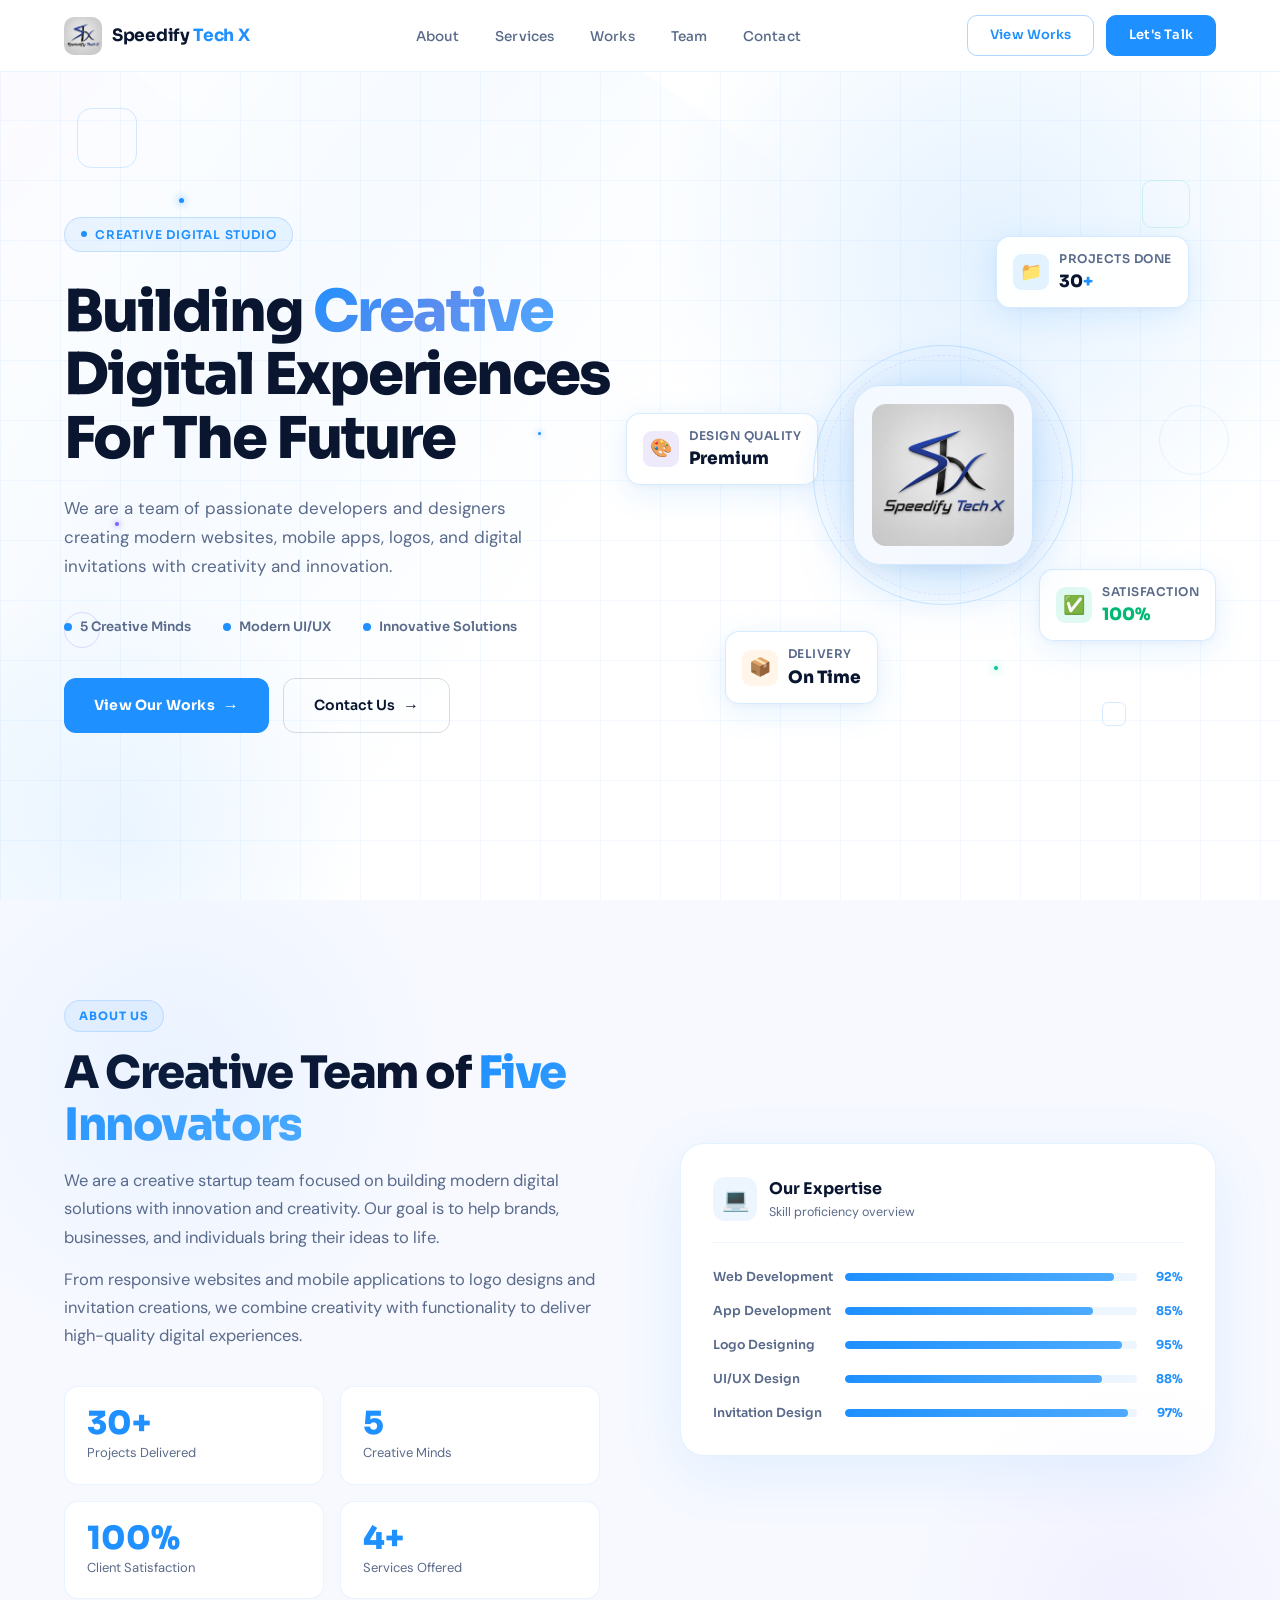
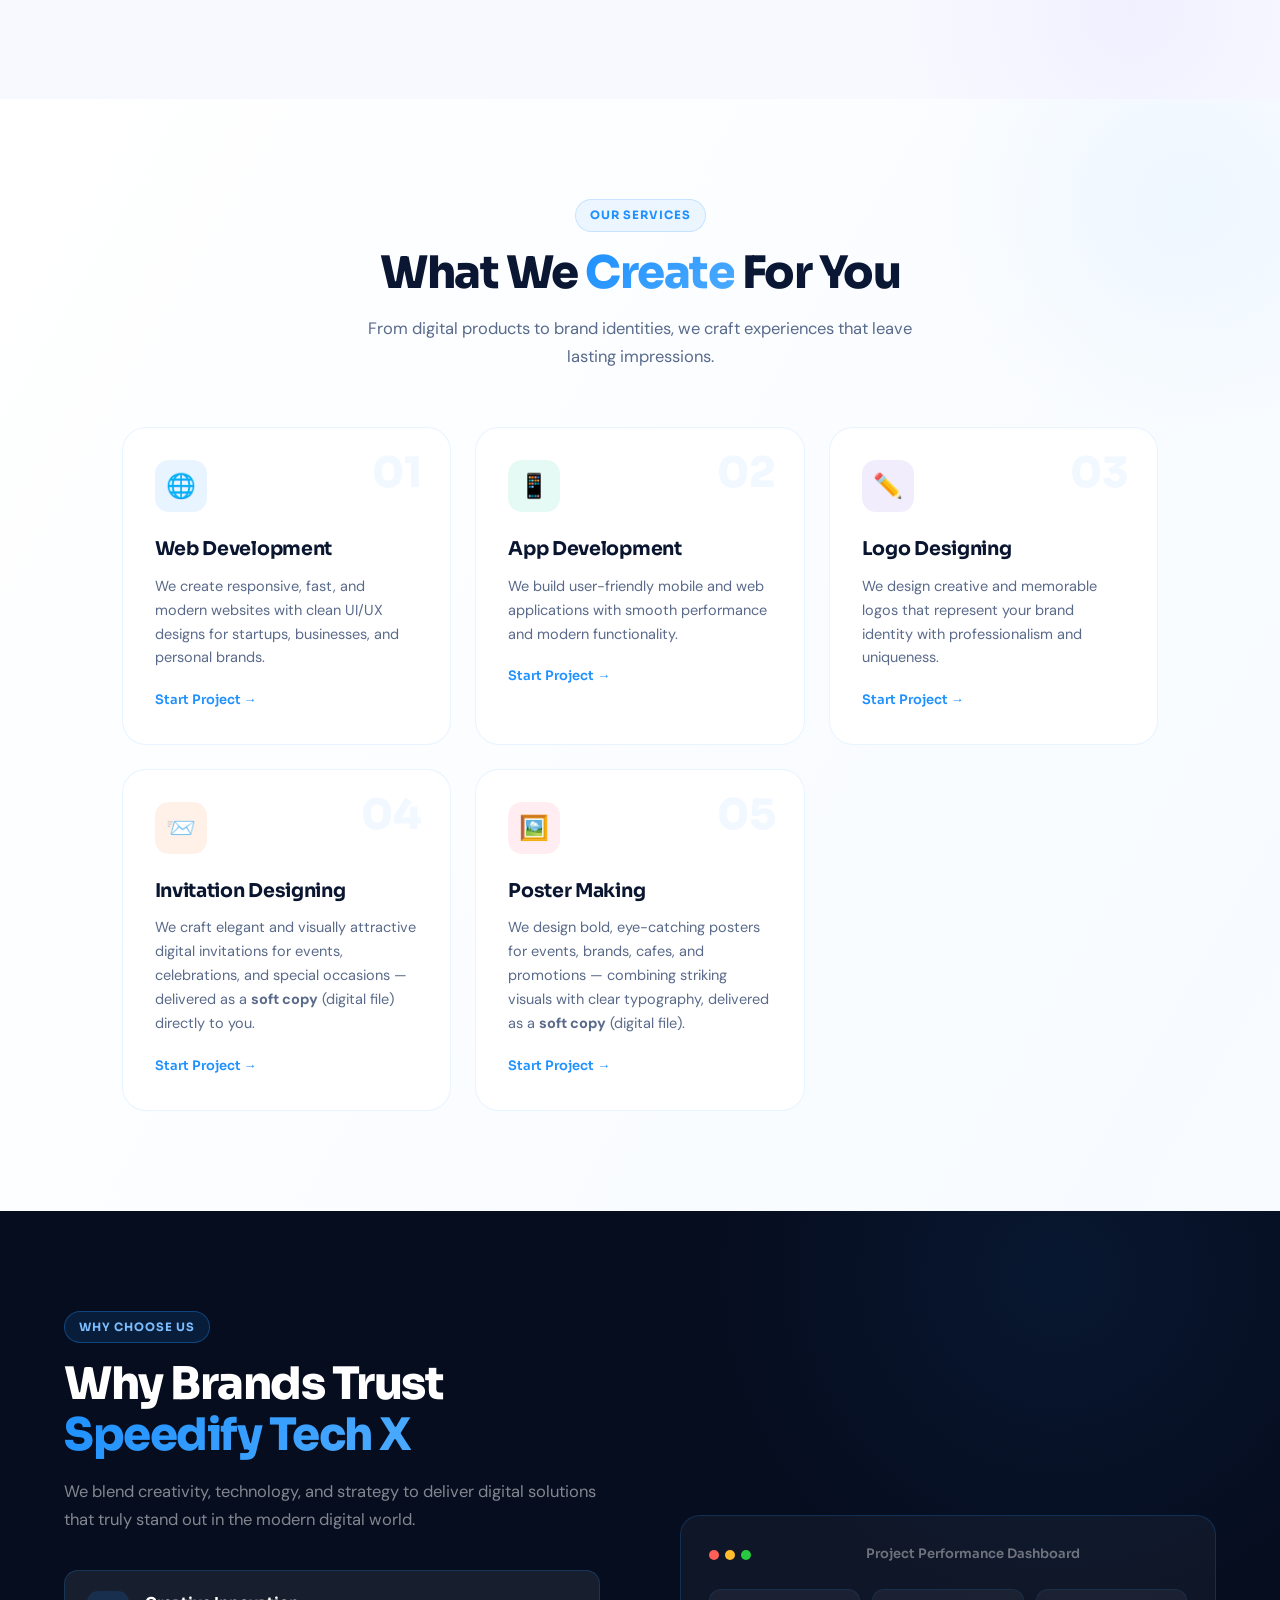
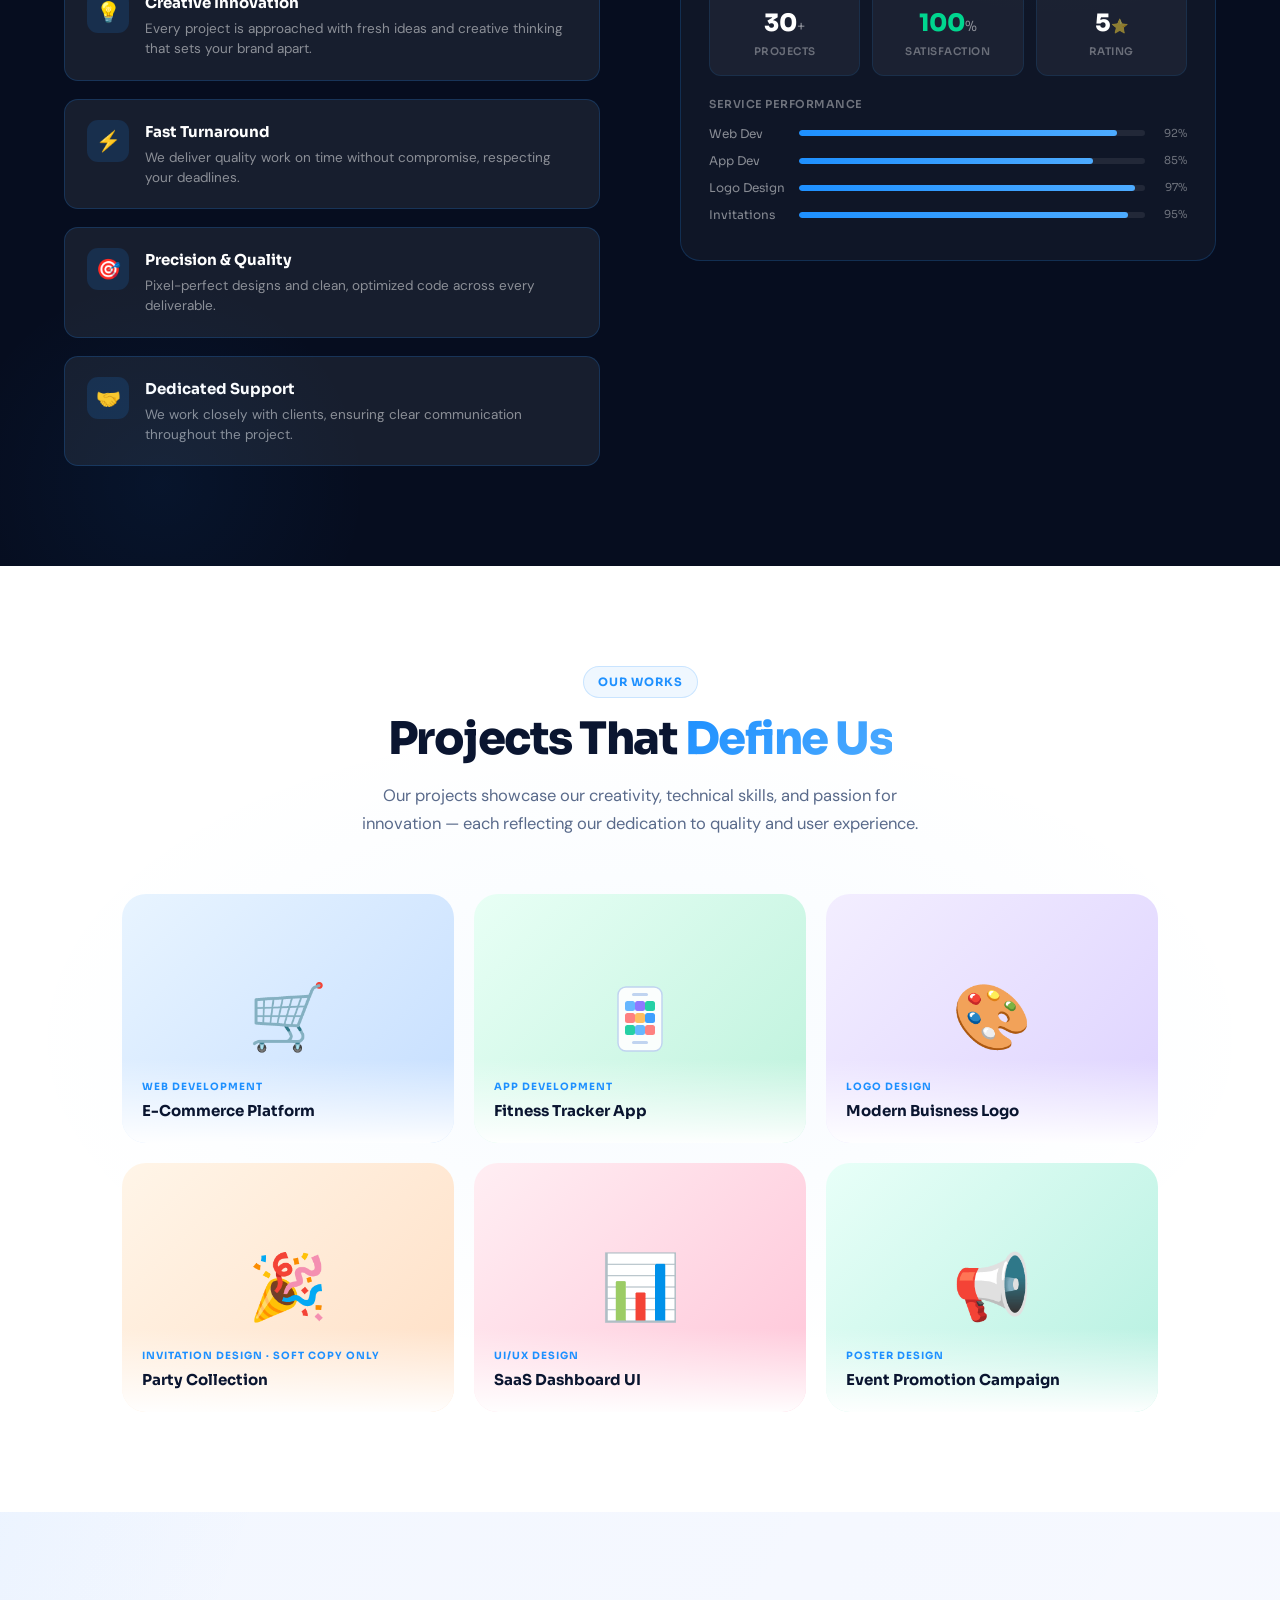
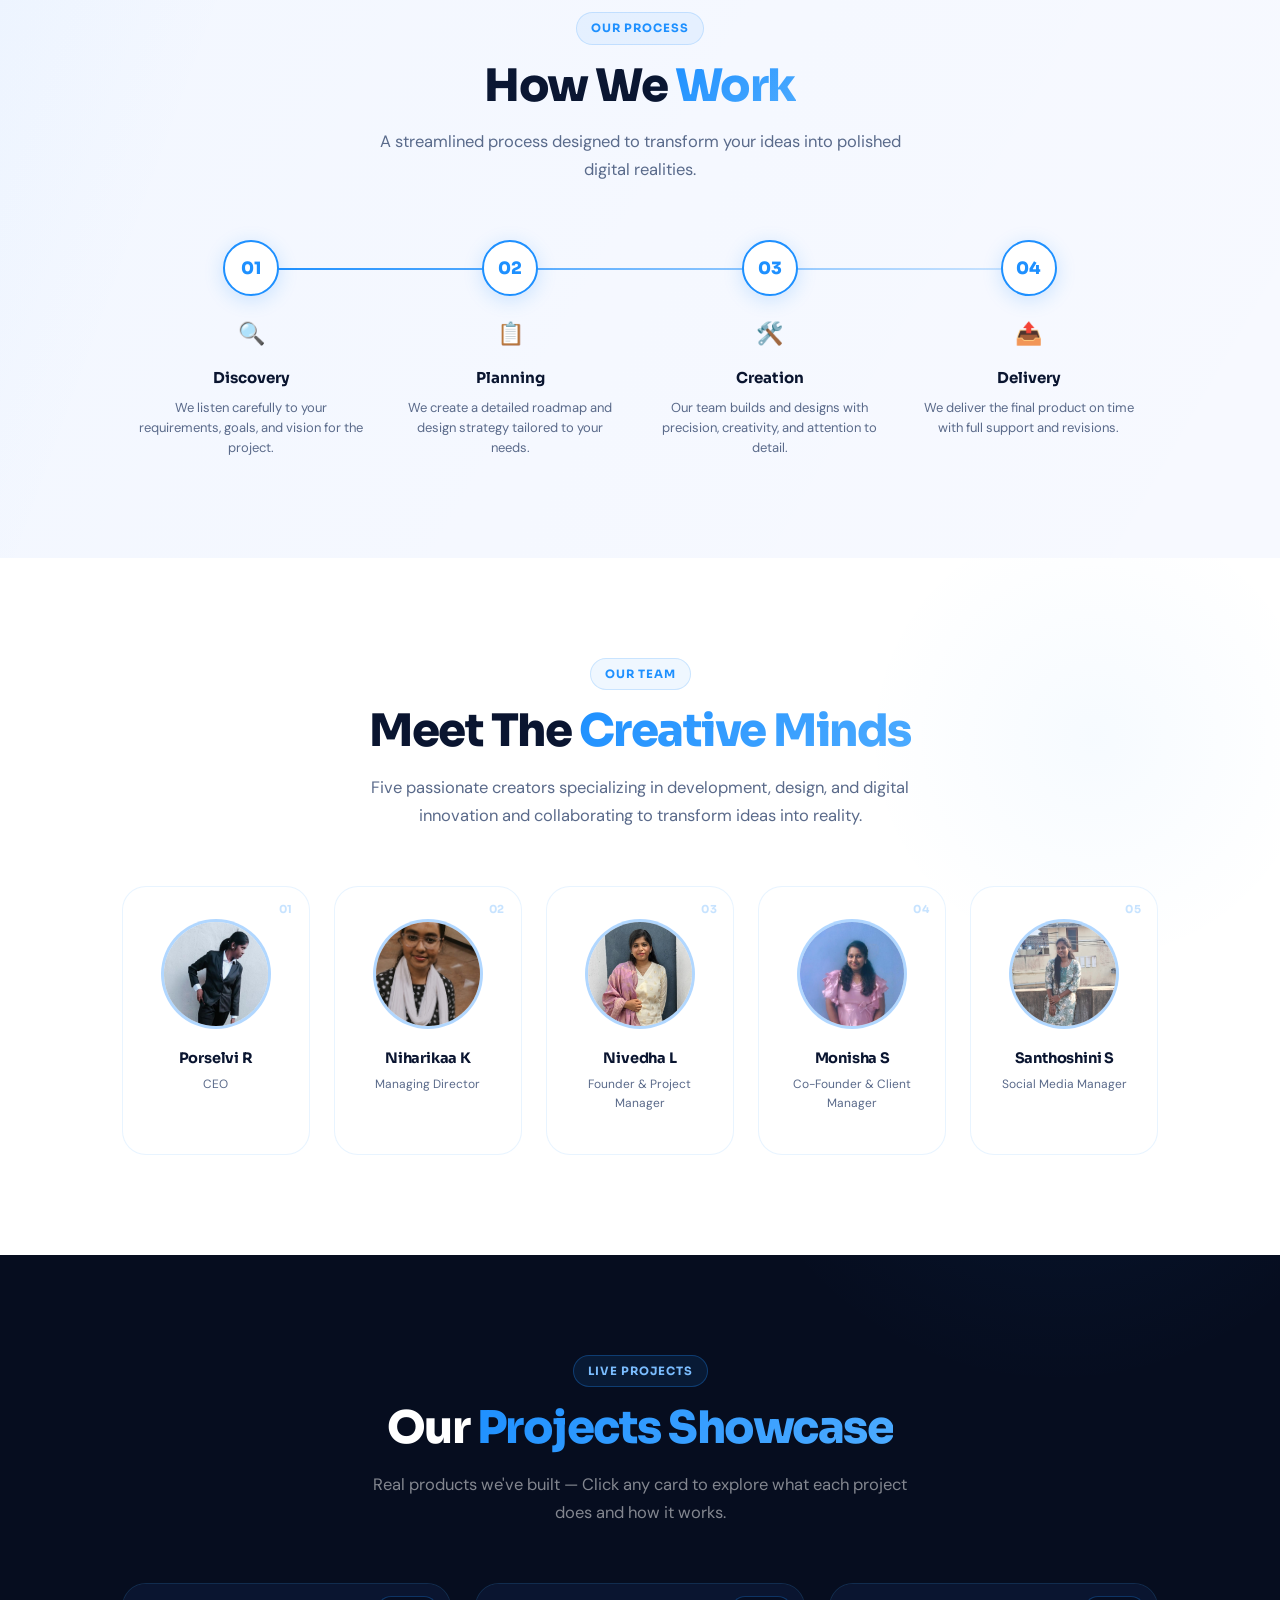
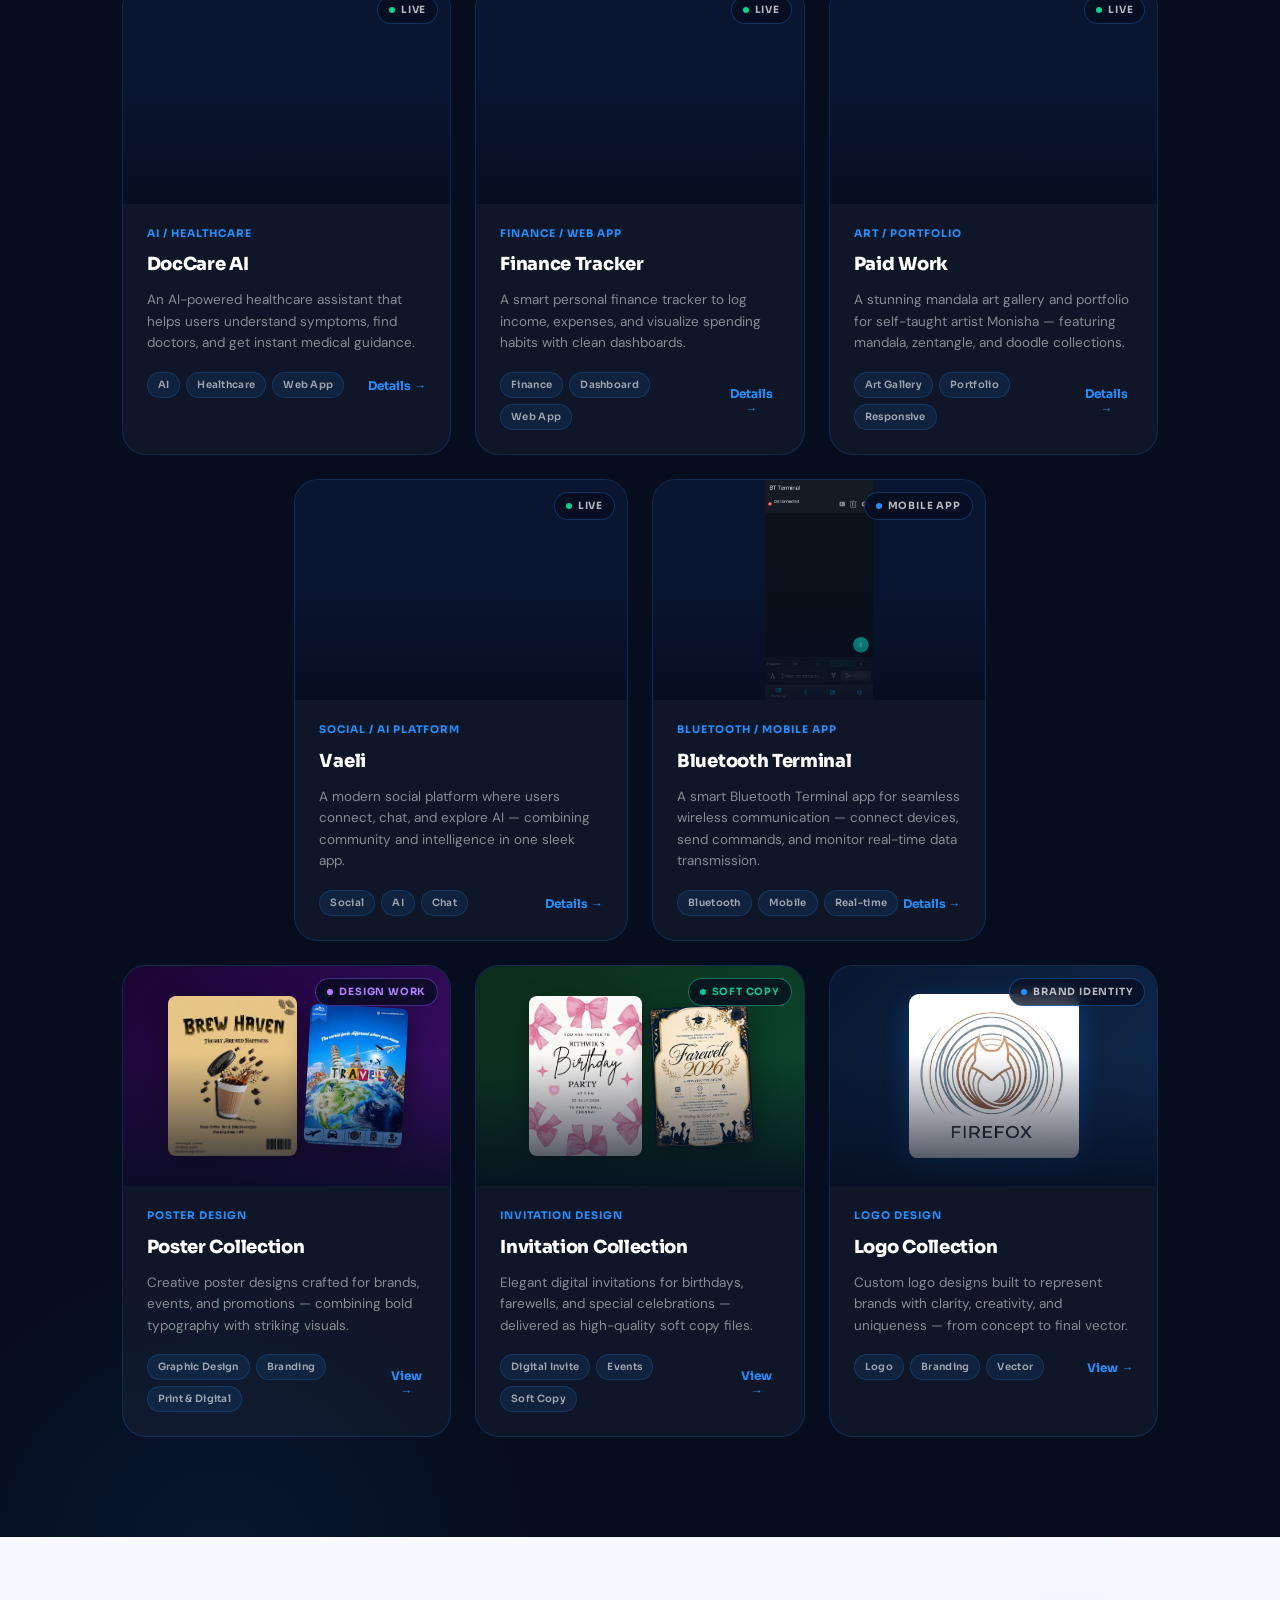
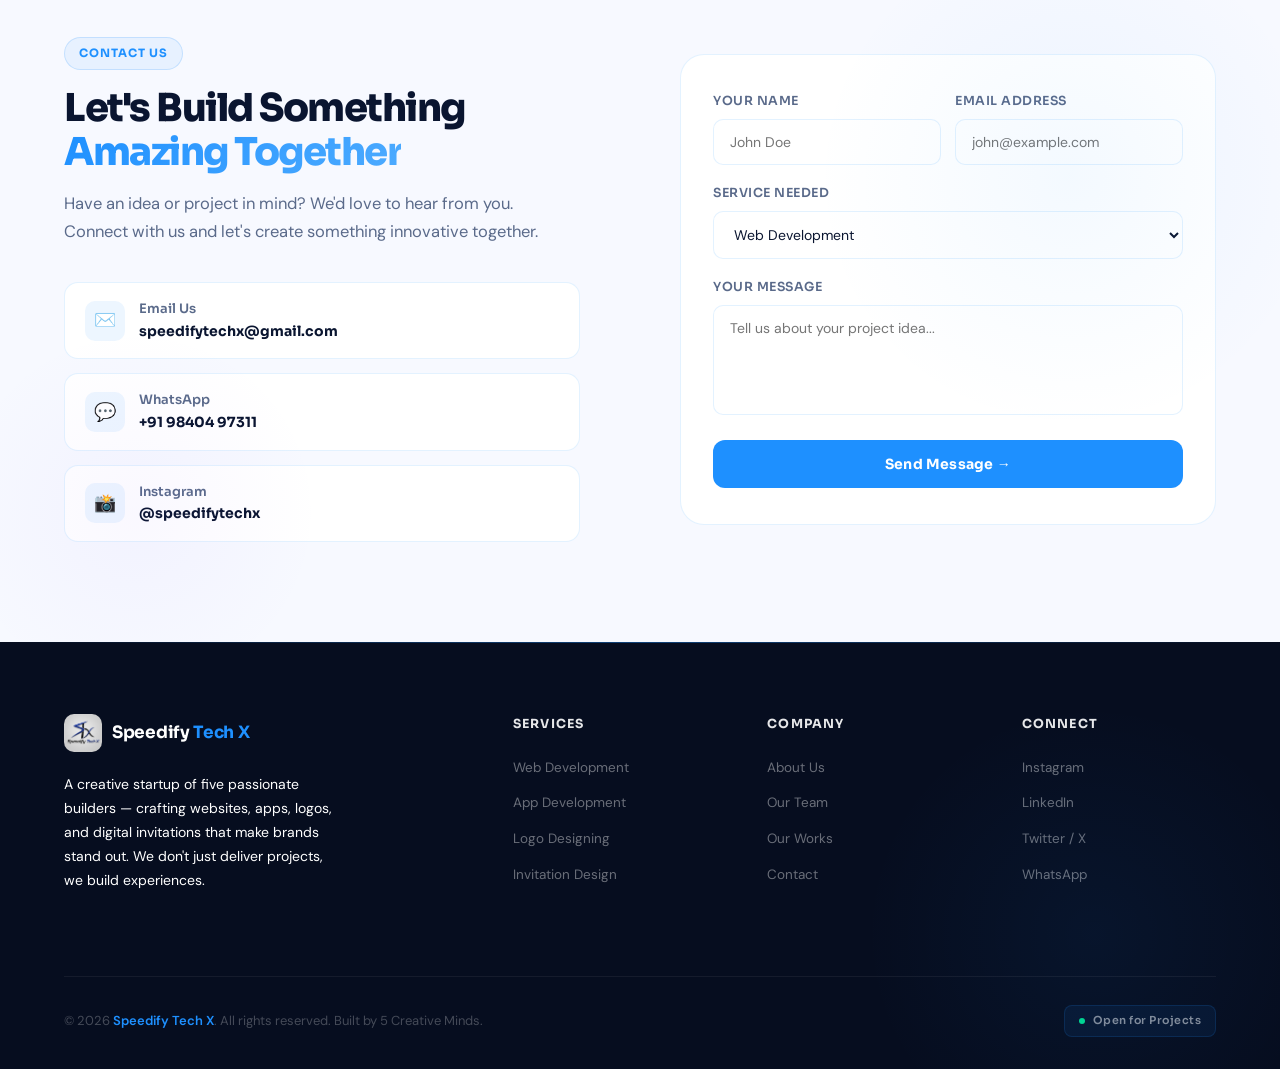
==== index.html @ 0a8ba9d7 "Update HTML structure and add new features" ====
<!DOCTYPE html>
<html lang="en">
<head>
<meta charset="UTF-8">
<meta name="viewport" content="width=device-width, initial-scale=1.0">
<title>Speedify Tech X</title>
<link href="https://fonts.googleapis.com/css2?family=Sora:wght@300;400;500;600;700;800&family=DM+Sans:wght@300;400;500;600&display=swap" rel="stylesheet">
<style>
*,*::before,*::after{margin:0;padding:0;box-sizing:border-box}
:root{
  --blue:#1E90FF;
  --blue-light:#4DABFF;
  --blue-deep:#0066CC;
  --blue-glow:rgba(30,144,255,0.18);
  --blue-glow2:rgba(30,144,255,0.08);
  --navy:#060D1F;
  --navy2:#0A1530;
  --navy3:#0F1E40;
  --white:#FFFFFF;
  --off:#F7F9FF;
  --text:#0A1530;
  --muted:#5A6A8A;
  --glass:rgba(255,255,255,0.07);
  --glass-border:rgba(30,144,255,0.2);
  --radius:16px;
  --radius-lg:24px;
  --font:'Sora',sans-serif;
  --font-body:'DM Sans',sans-serif;
}
html{scroll-behavior:smooth}
body{font-family:var(--font-body);background:var(--white);color:var(--text);overflow-x:hidden;line-height:1.6}

/* ===== SCROLLBAR ===== */
::-webkit-scrollbar{width:6px}
::-webkit-scrollbar-track{background:#f0f4ff}
::-webkit-scrollbar-thumb{background:var(--blue);border-radius:4px}

/* Ensure all sections sit above fixed particle canvas */
nav,section,footer,.proj-modal-overlay,.lightbox{position:relative;z-index:1}
nav{z-index:999}
.proj-modal-overlay{z-index:9999}
.lightbox{z-index:99999}

/* ===== NAVBAR ===== */
nav{position:fixed;top:0;left:0;right:0;z-index:999;padding:0 5%;height:72px;display:flex;align-items:center;justify-content:space-between;background:rgba(255,255,255,0.92);backdrop-filter:blur(20px);-webkit-backdrop-filter:blur(20px);border-bottom:1px solid rgba(30,144,255,0.1);transition:all .3s}
.nav-logo{display:flex;align-items:center;gap:10px;text-decoration:none}
.nav-logo-img{width:38px;height:38px;border-radius:10px;object-fit:cover;display:block}
.nav-brand{font-family:var(--font);font-weight:700;font-size:17px;color:var(--text);letter-spacing:-0.3px}
.nav-brand span{color:var(--blue)}
.nav-menu{display:flex;gap:36px;list-style:none}
.nav-menu a{font-family:var(--font);font-size:13.5px;font-weight:500;color:var(--muted);text-decoration:none;letter-spacing:0.1px;transition:color .2s}
.nav-menu a:hover{color:var(--blue)}
.nav-cta{display:flex;gap:12px;align-items:center}
.btn-nav{font-family:var(--font);font-size:13px;font-weight:600;padding:9px 22px;border-radius:10px;cursor:pointer;transition:all .2s;text-decoration:none;letter-spacing:0.2px}
.btn-nav-ghost{background:transparent;border:1.5px solid rgba(30,144,255,0.35);color:var(--blue)}
.btn-nav-ghost:hover{background:var(--blue-glow2);border-color:var(--blue)}
.btn-nav-solid{background:var(--blue);border:1.5px solid var(--blue);color:white}
.btn-nav-solid:hover{background:var(--blue-deep);box-shadow:0 4px 20px rgba(30,144,255,0.35)}

/* ===== HERO ===== */
.hero{min-height:100vh;padding:130px 5% 80px;display:flex;align-items:center;position:relative;overflow:hidden;background:#fff}
.hero-bg{position:absolute;inset:0;pointer-events:none}
.hero-grid{position:absolute;inset:0;background-image:linear-gradient(rgba(30,144,255,0.04) 1px,transparent 1px),linear-gradient(90deg,rgba(30,144,255,0.04) 1px,transparent 1px);background-size:60px 60px}
.hero-orb1{position:absolute;top:-10%;right:-5%;width:700px;height:700px;background:radial-gradient(circle,rgba(30,144,255,0.12) 0%,transparent 70%);border-radius:50%}
.hero-orb2{position:absolute;bottom:-20%;left:-10%;width:500px;height:500px;background:radial-gradient(circle,rgba(30,144,255,0.07) 0%,transparent 70%);border-radius:50%}
.hero-inner{position:relative;display:grid;grid-template-columns:1fr 1fr;gap:60px;align-items:center;max-width:1280px;margin:0 auto;width:100%}
.hero-left{display:block}
.hero-eyebrow{display:inline-flex;align-items:center;gap:8px;background:rgba(30,144,255,0.08);border:1px solid rgba(30,144,255,0.2);padding:7px 16px;border-radius:40px;margin-bottom:28px}
.hero-eyebrow span{font-family:var(--font);font-size:12px;font-weight:600;color:var(--blue);letter-spacing:0.8px;text-transform:uppercase}
.hero-eyebrow-dot{width:6px;height:6px;background:var(--blue);border-radius:50%;animation:pulse-dot 2s ease-in-out infinite}
@keyframes pulse-dot{0%,100%{opacity:1;transform:scale(1)}50%{opacity:0.5;transform:scale(0.7)}}
.hero-h1{font-family:var(--font);font-size:clamp(36px,4.5vw,62px);font-weight:800;line-height:1.1;letter-spacing:-2px;color:var(--text);margin-bottom:24px}
.hero-h1 .grad{background:linear-gradient(135deg,var(--blue) 0%,#5B8DEF 50%,var(--blue-light) 100%);-webkit-background-clip:text;-webkit-text-fill-color:transparent;background-clip:text}
.hero-sub{font-family:var(--font-body);font-size:17px;color:var(--muted);max-width:480px;line-height:1.7;margin-bottom:36px;font-weight:400}
.hero-stats{display:flex;gap:32px;margin-bottom:40px}
.hero-stat{display:flex;align-items:center;gap:8px}
.hero-stat-dot{width:8px;height:8px;background:var(--blue);border-radius:50%}
.hero-stat-text{font-family:var(--font);font-size:13px;font-weight:600;color:var(--muted)}
.hero-btns{display:flex;gap:14px;flex-wrap:wrap}
.btn-primary{display:inline-flex;align-items:center;gap:8px;font-family:var(--font);font-size:14px;font-weight:700;padding:14px 30px;background:var(--blue);color:white;border:none;border-radius:12px;cursor:pointer;text-decoration:none;transition:all .25s;letter-spacing:0.2px}
.btn-primary:hover{background:var(--blue-deep);box-shadow:0 8px 32px rgba(30,144,255,0.4);transform:translateY(-1px)}
.btn-secondary{display:inline-flex;align-items:center;gap:8px;font-family:var(--font);font-size:14px;font-weight:600;padding:14px 30px;background:transparent;color:var(--text);border:1.5px solid rgba(10,21,48,0.15);border-radius:12px;cursor:pointer;text-decoration:none;transition:all .25s}
.btn-secondary:hover{border-color:var(--blue);color:var(--blue);background:var(--blue-glow2)}
.btn-arrow{font-size:16px;transition:transform .2s}
.btn-primary:hover .btn-arrow,.btn-secondary:hover .btn-arrow{transform:translateX(4px)}

/* Hero Right - Logo + Floating Cards */
.hero-right{position:relative;display:flex;align-items:center;justify-content:center;min-height:520px}
.hero-logo-wrap{position:relative;width:220px;height:220px;display:flex;align-items:center;justify-content:center}
.hero-logo-glow{position:absolute;inset:-40px;background:radial-gradient(circle,rgba(30,144,255,0.22) 0%,transparent 70%);border-radius:50%;animation:glow-pulse 3s ease-in-out infinite}
@keyframes glow-pulse{0%,100%{opacity:0.7;transform:scale(1)}50%{opacity:1;transform:scale(1.05)}}
.hero-logo-ring{position:absolute;inset:-20px;border:1px solid rgba(30,144,255,0.15);border-radius:50%;animation:ring-spin 20s linear infinite}
.hero-logo-ring2{position:absolute;inset:-10px;border:1px dashed rgba(30,144,255,0.1);border-radius:50%;animation:ring-spin 15s linear infinite reverse}
@keyframes ring-spin{from{transform:rotate(0deg)}to{transform:rotate(360deg)}}
.hero-logo-box{width:180px;height:180px;background:linear-gradient(135deg,#fff 0%,#f0f6ff 100%);border-radius:28px;border:1.5px solid rgba(30,144,255,0.2);display:flex;align-items:center;justify-content:center;box-shadow:0 20px 60px rgba(30,144,255,0.15),0 4px 20px rgba(0,0,0,0.06);position:relative;overflow:hidden}
.hero-logo-box::before{content:'';position:absolute;inset:0;background:linear-gradient(135deg,rgba(30,144,255,0.05) 0%,transparent 60%)}
.hero-logo-img-main{width:80%;height:80%;object-fit:contain;border-radius:14px;position:relative;z-index:1}
.logo-svg{width:120px;height:120px}

/* Floating tech cards */
.fcard{position:absolute;background:rgba(255,255,255,0.95);border:1px solid rgba(30,144,255,0.18);border-radius:14px;padding:12px 16px;display:flex;align-items:center;gap:10px;box-shadow:0 8px 32px rgba(30,144,255,0.12),0 2px 8px rgba(0,0,0,0.04);backdrop-filter:blur(10px);white-space:nowrap}
.fcard-icon{width:36px;height:36px;border-radius:9px;display:flex;align-items:center;justify-content:center;font-size:18px;flex-shrink:0}
.fcard-icon.blue{background:rgba(30,144,255,0.12)}
.fcard-icon.teal{background:rgba(0,200,150,0.12)}
.fcard-icon.purple{background:rgba(120,80,220,0.12)}
.fcard-icon.amber{background:rgba(250,160,30,0.1)}
.fcard-label{font-family:var(--font);font-size:12px;font-weight:600;color:var(--muted);text-transform:uppercase;letter-spacing:0.5px}
.fcard-val{font-family:var(--font);font-size:17px;font-weight:800;color:var(--text)}
.fcard-green{color:#00B974}
.fc1{top:4%;right:5%;animation:float1 6s ease-in-out infinite}
.fc2{bottom:18%;right:0%;animation:float2 7s ease-in-out infinite 1s}
.fc3{top:38%;left:-8%;animation:float1 8s ease-in-out infinite 0.5s}
.fc4{bottom:6%;left:10%;animation:float2 6.5s ease-in-out infinite 1.5s}
@keyframes float1{0%,100%{transform:translateY(0px)}50%{transform:translateY(-12px)}}
@keyframes float2{0%,100%{transform:translateY(0px)}50%{transform:translateY(-8px)}}

/* Network lines canvas */
.hero-canvas{position:absolute;inset:0;width:100%;height:100%;pointer-events:none;opacity:0.4}

/* ===== SECTION UTILS ===== */
section{position:relative}
.container{max-width:1280px;margin:0 auto;padding:0 5%}
.section-tag{display:inline-flex;align-items:center;gap:8px;background:rgba(30,144,255,0.07);border:1px solid rgba(30,144,255,0.18);padding:6px 14px;border-radius:30px;margin-bottom:16px}
.section-tag span{font-family:var(--font);font-size:11.5px;font-weight:700;color:var(--blue);letter-spacing:1px;text-transform:uppercase}
.section-h2{font-family:var(--font);font-size:clamp(28px,3.5vw,46px);font-weight:800;letter-spacing:-1.5px;color:var(--text);line-height:1.15;margin-bottom:16px}
.section-h2 .grad{background:linear-gradient(135deg,var(--blue),var(--blue-light));-webkit-background-clip:text;-webkit-text-fill-color:transparent;background-clip:text}
.section-sub{font-family:var(--font-body);font-size:16.5px;color:var(--muted);max-width:560px;line-height:1.7}
.section-head{margin-bottom:56px}
.section-head.center{text-align:center}
.section-head.center .section-sub{margin:0 auto}
.divider-glow{height:1px;background:linear-gradient(90deg,transparent,var(--blue),transparent);opacity:0.25;margin:0}


/* ===== SERVICES ===== */
.services{padding:100px 5%;background:#fff}
.services-grid{display:grid;grid-template-columns:repeat(auto-fit,minmax(280px,1fr));gap:24px}
.scard{background:#fff;border:1px solid rgba(30,144,255,0.1);border-radius:var(--radius-lg);padding:32px;transition:all .3s;position:relative;overflow:hidden;cursor:default}
.scard::before{content:'';position:absolute;inset:0;background:linear-gradient(135deg,rgba(30,144,255,0.04),transparent);opacity:0;transition:opacity .3s;pointer-events:none}
.scard:hover{border-color:rgba(30,144,255,0.35);transform:translateY(-4px);box-shadow:0 20px 60px rgba(30,144,255,0.12)}
.scard:hover::before{opacity:1}
.scard-icon{width:52px;height:52px;border-radius:14px;display:flex;align-items:center;justify-content:center;font-size:24px;margin-bottom:22px;position:relative}
.scard-icon.b1{background:rgba(30,144,255,0.1)}
.scard-icon.b2{background:rgba(0,200,150,0.1)}
.scard-icon.b3{background:rgba(120,80,220,0.1)}
.scard-icon.b4{background:rgba(250,120,30,0.1)}
.scard-icon.b5{background:rgba(255,80,120,0.1)}
.scard-title{font-family:var(--font);font-size:19px;font-weight:700;color:var(--text);margin-bottom:10px;letter-spacing:-0.3px}
.scard-text{font-family:var(--font-body);font-size:14.5px;color:var(--muted);line-height:1.65}
.scard-link{display:inline-flex;align-items:center;gap:6px;margin-top:20px;font-family:var(--font);font-size:13px;font-weight:600;color:var(--blue);text-decoration:none;transition:gap .2s}
.scard-link:hover{gap:10px}
.scard-num{position:absolute;top:24px;right:28px;font-family:var(--font);font-size:42px;font-weight:800;color:rgba(30,144,255,0.06);line-height:1}

/* ===== ABOUT / WHY ===== */
.why{padding:100px 5%;background:var(--navy);position:relative;overflow:hidden}
.why-bg{position:absolute;inset:0;pointer-events:none}
.why-bg-orb{position:absolute;top:-30%;right:-10%;width:700px;height:700px;background:radial-gradient(circle,rgba(30,144,255,0.08) 0%,transparent 70%);border-radius:50%}
.why-grid{display:grid;grid-template-columns:1fr 1fr;gap:80px;align-items:center;max-width:1280px;margin:0 auto}
.why .section-h2{color:#fff}
.why .section-sub{color:rgba(255,255,255,0.55)}
.why-features{display:grid;gap:18px;margin-top:36px}
.wfeat{display:flex;align-items:flex-start;gap:16px;background:var(--glass);border:1px solid var(--glass-border);border-radius:14px;padding:20px 22px}
.wfeat-icon{width:42px;height:42px;border-radius:11px;background:rgba(30,144,255,0.15);display:flex;align-items:center;justify-content:center;font-size:20px;flex-shrink:0}
.wfeat-title{font-family:var(--font);font-size:15px;font-weight:700;color:#fff;margin-bottom:4px}
.wfeat-text{font-family:var(--font-body);font-size:13.5px;color:rgba(255,255,255,0.5);line-height:1.5}
.why-visual{position:relative}
.why-dash{background:rgba(255,255,255,0.04);border:1px solid rgba(30,144,255,0.2);border-radius:20px;padding:28px;overflow:hidden}
.why-dash-header{display:flex;align-items:center;gap:8px;margin-bottom:24px}
.dash-dots{display:flex;gap:6px}
.dash-dot{width:10px;height:10px;border-radius:50%}
.dash-dot.r{background:#FF5F57}.dash-dot.y{background:#FEBC2E}.dash-dot.g{background:#28C840}
.dash-title{font-family:var(--font);font-size:13px;font-weight:600;color:rgba(255,255,255,0.4);flex:1;text-align:center}
.dash-metric-row{display:grid;grid-template-columns:repeat(3,1fr);gap:12px;margin-bottom:20px}
.dash-metric{background:rgba(255,255,255,0.05);border:1px solid rgba(30,144,255,0.12);border-radius:12px;padding:14px 16px;text-align:center}
.dash-metric-val{font-family:var(--font);font-size:24px;font-weight:800;color:#fff;margin-bottom:2px}
.dash-metric-val .u{font-size:14px;color:rgba(255,255,255,0.5);font-weight:400}
.dash-metric-label{font-family:var(--font);font-size:10.5px;font-weight:600;color:rgba(255,255,255,0.35);text-transform:uppercase;letter-spacing:0.5px}
.dash-bar-label{font-family:var(--font);font-size:11px;font-weight:600;color:rgba(255,255,255,0.4);margin-bottom:10px;letter-spacing:0.5px;text-transform:uppercase}
.dash-bar-row{display:flex;align-items:center;gap:10px;margin-bottom:8px}
.dash-bar-name{font-family:var(--font);font-size:12px;color:rgba(255,255,255,0.5);width:80px;flex-shrink:0}
.dash-bar-track{flex:1;height:6px;background:rgba(255,255,255,0.08);border-radius:4px;overflow:hidden}
.dash-bar-fill{height:100%;border-radius:4px;background:linear-gradient(90deg,var(--blue),var(--blue-light))}
.dash-bar-pct{font-family:var(--font);font-size:11px;color:rgba(255,255,255,0.4);width:32px;text-align:right}

/* ===== PORTFOLIO ===== */
.portfolio{padding:100px 5%;background:#fff}
.port-grid{display:grid;grid-template-columns:repeat(3,1fr);gap:20px}
.pcard{border-radius:var(--radius-lg);overflow:hidden;position:relative;cursor:pointer;aspect-ratio:4/3;display:flex;align-items:flex-end;transition:transform .3s}
.pcard:hover{transform:scale(1.02)}
.pcard-bg{position:absolute;inset:0;display:flex;align-items:center;justify-content:center;font-size:64px}
.pcard:nth-child(1) .pcard-bg{background:linear-gradient(135deg,#e8f4ff,#c5deff)}
.pcard:nth-child(2) .pcard-bg{background:linear-gradient(135deg,#e8fff5,#bdf2dc)}
.pcard:nth-child(3) .pcard-bg{background:linear-gradient(135deg,#f3eeff,#ddd2ff)}
.pcard:nth-child(4) .pcard-bg{background:linear-gradient(135deg,#fff5e8,#ffdfc5)}
.pcard:nth-child(5) .pcard-bg{background:linear-gradient(135deg,#ffeef3,#ffc5d8)}
.pcard:nth-child(6) .pcard-bg{background:linear-gradient(135deg,#e8fff8,#b5f0e0)}
.pcard-info{position:relative;z-index:1;padding:20px;background:linear-gradient(to top,rgba(255,255,255,0.97) 0%,transparent 100%);width:100%}
.pcard-tag{font-family:var(--font);font-size:10px;font-weight:700;letter-spacing:1px;text-transform:uppercase;color:var(--blue);margin-bottom:4px}
.pcard-name{font-family:var(--font);font-size:15px;font-weight:700;color:var(--text)}
.pcard-preview{position:absolute;inset:0;display:flex;align-items:center;justify-content:center;flex-direction:column;gap:12px;z-index:2}
.port-row2{grid-column:1/-1;display:grid;grid-template-columns:repeat(3,1fr);gap:20px}

/* ===== PROCESS ===== */
.process{padding:100px 5%;background:var(--off)}
.process-steps{display:grid;grid-template-columns:repeat(4,1fr);gap:0;position:relative;margin-top:16px}
.process-steps::before{content:'';position:absolute;top:28px;left:calc(12.5% + 20px);right:calc(12.5% + 20px);height:2px;background:linear-gradient(90deg,var(--blue),rgba(30,144,255,0.2));z-index:0}
.pstep{text-align:center;padding:0 16px;position:relative;z-index:1}
.pstep-num{width:56px;height:56px;background:#fff;border:2px solid var(--blue);border-radius:50%;display:flex;align-items:center;justify-content:center;margin:0 auto 20px;font-family:var(--font);font-size:17px;font-weight:800;color:var(--blue);box-shadow:0 4px 20px rgba(30,144,255,0.2)}
.pstep-icon{font-size:22px;margin-bottom:14px}
.pstep-title{font-family:var(--font);font-size:15px;font-weight:700;color:var(--text);margin-bottom:8px}
.pstep-text{font-family:var(--font-body);font-size:13px;color:var(--muted);line-height:1.55}

/* ===== TEAM ===== */
.team{padding:100px 5%;background:#fff}
.team-grid{display:grid;grid-template-columns:repeat(5,1fr);gap:24px}
.tmember{text-align:center;padding:32px 20px 26px;background:#fff;border:1px solid rgba(30,144,255,0.1);border-radius:var(--radius-lg);transition:all .3s;position:relative;overflow:hidden}
.tmember::before{content:'';position:absolute;inset:0;background:linear-gradient(180deg,rgba(30,144,255,0.03) 0%,transparent 60%);opacity:0;transition:opacity .3s}
.tmember:hover{border-color:rgba(30,144,255,0.3);box-shadow:0 16px 50px rgba(30,144,255,0.12);transform:translateY(-6px)}
.tmember:hover::before{opacity:1}
.tmember-photo-wrap{position:relative;width:110px;height:110px;margin:0 auto 18px}
.tmember-photo-ring{position:absolute;inset:-4px;border-radius:50%;border:2px solid transparent;background:linear-gradient(135deg,var(--blue),var(--blue-light)) border-box;-webkit-mask:linear-gradient(#fff 0 0) padding-box,linear-gradient(#fff 0 0);-webkit-mask-composite:destination-out;mask:linear-gradient(#fff 0 0) padding-box,linear-gradient(#fff 0 0);mask-composite:exclude;opacity:0;transition:opacity .3s}
.tmember:hover .tmember-photo-ring{opacity:1}
.tmember-photo{width:110px;height:110px;border-radius:50%;object-fit:cover;display:block;border:3px solid rgba(30,144,255,0.15);transition:border-color .3s;background:#f0f6ff}
.tmember:hover .tmember-photo{border-color:rgba(30,144,255,0.4)}
.tmember-photo-placeholder{width:110px;height:110px;border-radius:50%;display:flex;align-items:center;justify-content:center;border:2.5px dashed rgba(30,144,255,0.25);background:linear-gradient(135deg,#f0f6ff,#e4eeff);position:relative;overflow:hidden;transition:all .3s}
.tmember:hover .tmember-photo-placeholder{border-color:rgba(30,144,255,0.5);background:linear-gradient(135deg,#e4eeff,#d0e6ff)}
.tmember-photo-placeholder svg{width:40px;height:40px;opacity:0.35;transition:opacity .3s}
.tmember:hover .tmember-photo-placeholder svg{opacity:0.55}
.tmember-photo-placeholder .ph-label{position:absolute;bottom:10px;left:0;right:0;text-align:center;font-family:var(--font);font-size:9px;font-weight:700;color:rgba(30,144,255,0.5);letter-spacing:0.8px;text-transform:uppercase}
.tmember-num{position:absolute;top:14px;right:16px;font-family:var(--font);font-size:11px;font-weight:700;color:rgba(30,144,255,0.25);letter-spacing:0.5px}
.tmember-name{font-family:var(--font);font-size:14.5px;font-weight:700;color:var(--text);margin-bottom:5px;letter-spacing:-0.2px}
.tmember-role{font-family:var(--font-body);font-size:12px;color:var(--muted);margin-bottom:14px}
.tmember-socials{display:flex;justify-content:center;gap:8px}
.tmem-soc{width:28px;height:28px;border-radius:8px;border:1px solid rgba(30,144,255,0.15);display:flex;align-items:center;justify-content:center;font-size:12px;color:var(--muted);text-decoration:none;transition:all .2s}
.tmem-soc:hover{border-color:var(--blue);background:rgba(30,144,255,0.08);color:var(--blue)}

/* ===== PROJECTS SHOWCASE ===== */
.projects-showcase{padding:100px 5%;background:var(--navy);position:relative;overflow:hidden}
.projects-showcase .section-h2{color:#fff}
.projects-showcase .section-sub{color:rgba(255,255,255,0.5)}
.showcase-grid{display:grid;grid-template-columns:repeat(3,1fr);gap:24px}
.showcase-row2{display:grid;grid-template-columns:repeat(2,1fr);gap:24px;max-width:66.66%;margin:24px auto 0}

/* Project Card */
.proj-card{position:relative;border-radius:var(--radius-lg);overflow:hidden;cursor:pointer;background:rgba(255,255,255,0.04);border:1px solid rgba(30,144,255,0.18);transition:all .35s}
.proj-card:hover{border-color:rgba(30,144,255,0.55);transform:translateY(-6px);box-shadow:0 24px 64px rgba(30,144,255,0.2)}
/* Static image preview (for apps without a web URL) */
.proj-preview-static{position:relative;width:100%;height:220px;overflow:hidden;background:var(--navy2);display:flex;align-items:center;justify-content:center}
.proj-preview-static img{width:auto;height:100%;max-width:100%;object-fit:contain;display:block;pointer-events:none}
.proj-preview-static .proj-preview-overlay{position:absolute;inset:0;background:linear-gradient(to bottom,transparent 40%,rgba(6,13,31,0.85) 100%);z-index:1}
.proj-preview-static .proj-preview-shine{position:absolute;inset:0;background:linear-gradient(135deg,rgba(30,144,255,0.06) 0%,transparent 60%);z-index:2;opacity:0;transition:opacity .3s}
.proj-card:hover .proj-preview-static .proj-preview-shine{opacity:1}
.proj-preview-static .proj-live-badge{position:absolute;top:12px;right:12px;z-index:3}

/* iframe preview */
.proj-preview-wrap{position:relative;width:100%;height:220px;overflow:hidden;background:var(--navy2)}
.proj-preview-wrap iframe{width:200%;height:200%;transform:scale(0.5);transform-origin:top left;border:none;pointer-events:none;display:block}
.proj-preview-overlay{position:absolute;inset:0;background:linear-gradient(to bottom,transparent 40%,rgba(6,13,31,0.85) 100%);z-index:1}
.proj-preview-shine{position:absolute;inset:0;background:linear-gradient(135deg,rgba(30,144,255,0.06) 0%,transparent 60%);z-index:2;opacity:0;transition:opacity .3s}
.proj-card:hover .proj-preview-shine{opacity:1}

/* Live badge */
.proj-live-badge{position:absolute;top:12px;right:12px;z-index:3;display:flex;align-items:center;gap:6px;background:rgba(6,13,31,0.75);border:1px solid rgba(30,144,255,0.3);border-radius:20px;padding:5px 11px;backdrop-filter:blur(8px)}
.proj-live-dot{width:6px;height:6px;border-radius:50%;background:#00D68F;animation:pulse-dot 2s infinite}
.proj-live-text{font-family:var(--font);font-size:10px;font-weight:700;color:rgba(255,255,255,0.7);letter-spacing:0.8px;text-transform:uppercase}

/* Card body */
.proj-body{padding:22px 24px 24px;position:relative;z-index:2}
.proj-tag{font-family:var(--font);font-size:10.5px;font-weight:700;letter-spacing:1px;text-transform:uppercase;color:var(--blue);margin-bottom:8px}
.proj-name{font-family:var(--font);font-size:18px;font-weight:800;color:#fff;margin-bottom:10px;letter-spacing:-0.3px}
.proj-desc{font-family:var(--font-body);font-size:13.5px;color:rgba(255,255,255,0.5);line-height:1.6;margin-bottom:18px}
.proj-footer{display:flex;align-items:center;justify-content:space-between}
.proj-tech-pills{display:flex;gap:6px;flex-wrap:wrap}
.proj-pill{font-family:var(--font);font-size:10px;font-weight:600;padding:4px 10px;border-radius:20px;background:rgba(30,144,255,0.1);border:1px solid rgba(30,144,255,0.2);color:rgba(255,255,255,0.6);letter-spacing:0.3px}
.proj-open-btn{display:flex;align-items:center;gap:6px;font-family:var(--font);font-size:12px;font-weight:700;color:var(--blue);text-decoration:none;transition:gap .2s;background:none;border:none;cursor:pointer;padding:0}
.proj-open-btn:hover{gap:10px}

/* Click hint */
.proj-click-hint{position:absolute;bottom:0;left:0;right:0;height:3px;background:linear-gradient(90deg,var(--blue),var(--blue-light));transform:scaleX(0);transform-origin:left;transition:transform .35s;z-index:5}
.proj-card:hover .proj-click-hint{transform:scaleX(1)}

/* ===== PROJECT MODAL ===== */
.proj-modal-overlay{position:fixed;inset:0;z-index:9999;display:flex;align-items:center;justify-content:center;padding:20px;opacity:0;pointer-events:none;transition:opacity .3s}
.proj-modal-overlay.open{opacity:1;pointer-events:all}
.proj-modal-backdrop{position:absolute;inset:0;background:rgba(4,9,20,0.88);backdrop-filter:blur(12px)}
.proj-modal{position:relative;z-index:1;background:var(--navy2);border:1px solid rgba(30,144,255,0.25);border-radius:24px;width:100%;max-width:640px;overflow:hidden;transform:translateY(30px) scale(0.97);transition:transform .35s cubic-bezier(.34,1.56,.64,1);box-shadow:0 40px 100px rgba(0,0,0,0.6),0 0 0 1px rgba(30,144,255,0.1)}
.proj-modal-overlay.open .proj-modal{transform:translateY(0) scale(1)}
.proj-modal-header{padding:28px 28px 0;display:flex;align-items:flex-start;justify-content:space-between;gap:16px}
.proj-modal-tag{font-family:var(--font);font-size:10.5px;font-weight:700;letter-spacing:1px;text-transform:uppercase;color:var(--blue);margin-bottom:8px}
.proj-modal-title{font-family:var(--font);font-size:24px;font-weight:800;color:#fff;letter-spacing:-0.5px}
.proj-modal-close{width:36px;height:36px;border-radius:10px;background:rgba(255,255,255,0.06);border:1px solid rgba(255,255,255,0.1);color:rgba(255,255,255,0.6);font-size:18px;cursor:pointer;display:flex;align-items:center;justify-content:center;transition:all .2s;flex-shrink:0;line-height:1}
.proj-modal-close:hover{background:rgba(255,255,255,0.12);color:#fff}
.proj-modal-divider{height:1px;background:rgba(30,144,255,0.12);margin:20px 28px}
.proj-modal-body{padding:0 28px 28px;display:flex;flex-direction:column;gap:18px}
.proj-modal-desc{font-family:var(--font-body);font-size:15px;color:rgba(255,255,255,0.7);line-height:1.75}
.proj-modal-features{display:flex;flex-direction:column;gap:10px}
.proj-modal-feat{display:flex;align-items:flex-start;gap:12px;padding:14px 16px;background:rgba(255,255,255,0.04);border:1px solid rgba(30,144,255,0.1);border-radius:12px}
.proj-modal-feat-icon{font-size:18px;flex-shrink:0;margin-top:1px}
.proj-modal-feat-text{font-family:var(--font-body);font-size:13.5px;color:rgba(255,255,255,0.6);line-height:1.55}
.proj-modal-feat-text strong{font-family:var(--font);font-weight:700;color:rgba(255,255,255,0.9);display:block;margin-bottom:2px;font-size:13px}
.proj-modal-actions{display:flex;gap:12px;padding-top:4px}
.proj-modal-btn-primary{flex:1;display:inline-flex;align-items:center;justify-content:center;gap:8px;font-family:var(--font);font-size:13.5px;font-weight:700;padding:13px 20px;background:var(--blue);color:white;border:none;border-radius:12px;cursor:pointer;text-decoration:none;transition:all .25s;letter-spacing:0.2px}
.proj-modal-btn-primary:hover{background:var(--blue-deep);box-shadow:0 8px 28px rgba(30,144,255,0.4)}
.proj-modal-btn-ghost{display:inline-flex;align-items:center;justify-content:center;gap:8px;font-family:var(--font);font-size:13.5px;font-weight:600;padding:13px 20px;background:transparent;color:rgba(255,255,255,0.6);border:1px solid rgba(255,255,255,0.12);border-radius:12px;cursor:pointer;text-decoration:none;transition:all .25s}
.proj-modal-btn-ghost:hover{border-color:rgba(30,144,255,0.4);color:#fff;background:rgba(30,144,255,0.08)}

/* ===== LIGHTBOX ===== */
.lightbox{position:fixed;inset:0;z-index:99999;display:flex;align-items:center;justify-content:center;padding:20px;opacity:0;pointer-events:none;transition:opacity .3s}
.lightbox.open{opacity:1;pointer-events:all}
.lightbox-backdrop{position:absolute;inset:0;background:rgba(0,0,0,0.92);backdrop-filter:blur(12px);cursor:pointer}
.lightbox-content{position:relative;z-index:1;max-width:90vw;max-height:90vh;display:flex;flex-direction:column;align-items:center;transform:scale(0.92);transition:transform .3s cubic-bezier(.34,1.56,.64,1)}
.lightbox.open .lightbox-content{transform:scale(1)}
.lightbox-img{max-width:90vw;max-height:80vh;border-radius:14px;box-shadow:0 32px 80px rgba(0,0,0,0.7);object-fit:contain;display:block}
.lightbox-label{margin-top:14px;font-family:var(--font);font-size:14px;font-weight:700;color:rgba(255,255,255,0.8);letter-spacing:0.3px}
.lightbox-close{position:absolute;top:-16px;right:-16px;width:38px;height:38px;border-radius:50%;background:rgba(255,255,255,0.12);border:1px solid rgba(255,255,255,0.2);color:#fff;font-size:18px;cursor:pointer;display:flex;align-items:center;justify-content:center;transition:all .2s;line-height:1}
.lightbox-close:hover{background:rgba(255,255,255,0.25)}
.gallery-grid{display:grid;grid-template-columns:repeat(2,1fr);gap:14px;margin-bottom:4px}
.gallery-grid.gallery-single{grid-template-columns:1fr;max-width:340px;margin:0 auto 4px}
.gallery-item{position:relative;border-radius:12px;overflow:hidden;background:rgba(255,255,255,0.04);border:1px solid rgba(30,144,255,0.15);cursor:pointer;transition:transform .25s,box-shadow .25s}
.gallery-item:hover{transform:scale(1.02);box-shadow:0 8px 32px rgba(30,144,255,0.2)}
.gallery-item img{width:100%;height:200px;object-fit:cover;display:block}
.gallery-grid.gallery-single .gallery-item img{height:260px;object-fit:contain;background:#0a1530;padding:12px}
.gallery-label{padding:10px 14px;font-family:var(--font);font-size:12px;font-weight:700;color:rgba(255,255,255,0.7);letter-spacing:0.4px;background:rgba(0,0,0,0.3)}
.softcopy-badge{display:flex;align-items:flex-start;gap:10px;background:rgba(30,144,255,0.08);border:1px solid rgba(30,144,255,0.25);border-radius:10px;padding:11px 14px;font-family:var(--font-body);font-size:13px;color:rgba(255,255,255,0.65);line-height:1.5;margin-bottom:14px}
.softcopy-badge strong{color:#4DABFF;font-family:var(--font);font-weight:700}

/* ===== CONTACT ===== */
.contact{padding:100px 5%;background:var(--off)}
.contact-inner{display:grid;grid-template-columns:1fr 1fr;gap:80px;align-items:center;max-width:1280px;margin:0 auto}
.contact-info{padding-right:20px}
.contact-info .section-h2{font-size:clamp(26px,3vw,40px)}
.contact-info .section-sub{margin-bottom:36px}
.contact-links{display:flex;flex-direction:column;gap:14px}
.clink{display:flex;align-items:center;gap:14px;padding:16px 20px;background:#fff;border:1px solid rgba(30,144,255,0.12);border-radius:14px;text-decoration:none;transition:all .2s}
.clink:hover{border-color:var(--blue);box-shadow:0 4px 20px rgba(30,144,255,0.1);transform:translateX(4px)}
.clink-icon{width:40px;height:40px;border-radius:10px;background:rgba(30,144,255,0.08);display:flex;align-items:center;justify-content:center;font-size:18px}
.clink-label{font-family:var(--font);font-size:13px;font-weight:600;color:var(--muted)}
.clink-val{font-family:var(--font);font-size:14px;font-weight:700;color:var(--text)}
.contact-form-wrap{background:#fff;border:1px solid rgba(30,144,255,0.12);border-radius:var(--radius-lg);padding:36px 32px}
.form-row{margin-bottom:18px}
.form-row label{display:block;font-family:var(--font);font-size:12.5px;font-weight:600;color:var(--muted);letter-spacing:0.5px;text-transform:uppercase;margin-bottom:8px}
.form-row input,.form-row textarea,.form-row select{width:100%;padding:13px 16px;border:1.5px solid rgba(30,144,255,0.12);border-radius:10px;font-family:var(--font-body);font-size:14px;color:var(--text);background:#fff;transition:border-color .2s;outline:none;resize:none}
.form-row input:focus,.form-row textarea:focus{border-color:var(--blue);box-shadow:0 0 0 4px rgba(30,144,255,0.08)}
.form-row textarea{height:110px}
.form-row-2{display:grid;grid-template-columns:1fr 1fr;gap:14px}
.form-submit{width:100%;padding:15px;background:var(--blue);color:#fff;border:none;border-radius:12px;font-family:var(--font);font-size:14px;font-weight:700;cursor:pointer;transition:all .2s;letter-spacing:0.2px}
.form-submit:hover{background:var(--blue-deep);box-shadow:0 6px 24px rgba(30,144,255,0.35)}

/* ===== FOOTER ===== */
footer{background:var(--navy);padding:72px 5% 32px;position:relative;overflow:hidden}
footer::before{content:'';position:absolute;top:0;left:0;right:0;height:1px;background:linear-gradient(90deg,transparent,rgba(30,144,255,0.4),transparent)}
.footer-inner{max-width:1280px;margin:0 auto}
.footer-top{display:grid;grid-template-columns:2fr 1fr 1fr 1fr;gap:60px;margin-bottom:60px}
.footer-brand-text{font-family:var(--font-body);font-size:14px;color:#ffffff;line-height:1.7;max-width:280px;margin-top:14px;margin-bottom:24px}
.footer-social{display:flex;gap:10px}
.fsoc{width:36px;height:36px;border-radius:9px;border:1px solid rgba(30,144,255,0.2);display:flex;align-items:center;justify-content:center;font-size:15px;color:rgba(255,255,255,0.5);text-decoration:none;transition:all .2s}
.fsoc:hover{border-color:var(--blue);background:rgba(30,144,255,0.1);color:#fff}
.footer-col-title{font-family:var(--font);font-size:12.5px;font-weight:700;color:rgba(255,255,255,0.9);letter-spacing:1.2px;text-transform:uppercase;margin-bottom:20px}
.footer-links{list-style:none;display:flex;flex-direction:column;gap:10px}
.footer-links a{font-family:var(--font-body);font-size:13.5px;color:rgba(255,255,255,0.4);text-decoration:none;transition:color .2s}
.footer-links a:hover{color:rgba(30,144,255,0.9)}
.footer-bottom{border-top:1px solid rgba(255,255,255,0.06);padding-top:28px;display:flex;align-items:center;justify-content:space-between}
.footer-copy{font-family:var(--font-body);font-size:13px;color:rgba(255,255,255,0.25)}
.footer-copy span{color:var(--blue);font-weight:600}
.footer-badge{display:flex;align-items:center;gap:8px;background:rgba(30,144,255,0.08);border:1px solid rgba(30,144,255,0.15);border-radius:8px;padding:6px 14px}
.footer-badge-dot{width:6px;height:6px;border-radius:50%;background:#00D68F;animation:pulse-dot 2s infinite}
.footer-badge-text{font-family:var(--font);font-size:11px;font-weight:600;color:rgba(255,255,255,0.5);letter-spacing:0.5px}

/* ===== ABOUT SECTION ===== */
.about{padding:100px 5%;background:var(--off)}
.about-inner{display:grid;grid-template-columns:1fr 1fr;gap:80px;align-items:center;max-width:1280px;margin:0 auto}
.about-stats{display:grid;grid-template-columns:1fr 1fr;gap:16px;margin-top:36px}
.astat{background:#fff;border:1px solid rgba(30,144,255,0.1);border-radius:14px;padding:20px 22px}
.astat-val{font-family:var(--font);font-size:32px;font-weight:800;color:var(--blue);margin-bottom:4px;line-height:1}
.astat-label{font-family:var(--font-body);font-size:13px;color:var(--muted)}
.about-visual{position:relative}
.about-card-main{background:#fff;border:1px solid rgba(30,144,255,0.12);border-radius:var(--radius-lg);padding:32px;box-shadow:0 16px 60px rgba(30,144,255,0.1)}
.about-card-header{display:flex;align-items:center;gap:12px;margin-bottom:24px;padding-bottom:20px;border-bottom:1px solid rgba(30,144,255,0.08)}
.about-card-icon{width:44px;height:44px;background:rgba(30,144,255,0.08);border-radius:12px;display:flex;align-items:center;justify-content:center;font-size:22px}
.about-card-title{font-family:var(--font);font-size:16px;font-weight:700;color:var(--text)}
.about-card-sub{font-family:var(--font-body);font-size:12.5px;color:var(--muted)}
.skill-bars{display:flex;flex-direction:column;gap:14px}
.skill-bar-item{display:flex;align-items:center;gap:12px}
.skill-bar-name{font-family:var(--font);font-size:12.5px;font-weight:600;color:var(--muted);width:120px;flex-shrink:0}
.skill-bar-track{flex:1;height:8px;background:rgba(30,144,255,0.08);border-radius:4px;overflow:hidden}
.skill-bar-fill{height:100%;border-radius:4px;background:linear-gradient(90deg,var(--blue),var(--blue-light))}
.skill-pct{font-family:var(--font);font-size:12px;font-weight:700;color:var(--blue);width:34px;text-align:right}

/* ===== BACKGROUND ANIMATIONS ===== */

/* ── Core keyframes ── */
@keyframes orbDrift{0%,100%{transform:translate(0,0) scale(1)}33%{transform:translate(24px,-18px) scale(1.06)}66%{transform:translate(-14px,12px) scale(0.95)}}
@keyframes orbDrift2{0%,100%{transform:translate(0,0) scale(1)}33%{transform:translate(-20px,14px) scale(1.04)}66%{transform:translate(16px,-10px) scale(0.97)}}
@keyframes floatUp{0%,100%{transform:translateY(0) translateX(0) rotate(0deg);opacity:0.12}50%{transform:translateY(-28px) translateX(8px) rotate(180deg);opacity:0.22}}
@keyframes floatSide{0%,100%{transform:translateY(0) rotate(0deg);opacity:0.1}50%{transform:translateY(-16px) rotate(90deg);opacity:0.2}}
@keyframes spinSlow{from{transform:rotate(0deg)}to{transform:rotate(360deg)}}
@keyframes spinReverse{from{transform:rotate(360deg)}to{transform:rotate(0deg)}}
@keyframes pulseRing{0%,100%{transform:scale(1);opacity:0.15}50%{transform:scale(1.12);opacity:0.3}}
@keyframes aurora{0%{background-position:0% 50%}50%{background-position:100% 50%}100%{background-position:0% 50%}}
@keyframes gridSlide{from{transform:translateY(0)}to{transform:translateY(60px)}}
@keyframes beamSweep{0%{opacity:0;transform:translateX(-100%) rotate(35deg)}40%{opacity:0.18}60%{opacity:0.18}100%{opacity:0;transform:translateX(200%) rotate(35deg)}}
@keyframes dotPulse{0%,100%{transform:scale(1);opacity:0.2}50%{transform:scale(1.6);opacity:0.45}}
@keyframes morphBlob{0%,100%{border-radius:60% 40% 55% 45% / 45% 55% 45% 55%}25%{border-radius:45% 55% 40% 60% / 55% 45% 60% 40%}50%{border-radius:55% 45% 60% 40% / 40% 60% 50% 50%}75%{border-radius:40% 60% 45% 55% / 60% 40% 55% 45%}}

/* ── Hero section ── */
.hero-orb1{animation:orbDrift 14s ease-in-out infinite}
.hero-orb2{animation:orbDrift2 18s ease-in-out infinite}

/* Animated moving grid */
.hero-grid{background-image:linear-gradient(rgba(30,144,255,0.05) 1px,transparent 1px),linear-gradient(90deg,rgba(30,144,255,0.05) 1px,transparent 1px);background-size:60px 60px;animation:gridSlide 8s linear infinite}

/* Light beam sweep */
.hero::after{content:'';position:absolute;inset:0;pointer-events:none;overflow:hidden;z-index:0}
.hero-beam{position:absolute;top:-20%;left:-30%;width:60%;height:200%;background:linear-gradient(90deg,transparent,rgba(30,144,255,0.04),transparent);transform:rotate(35deg);animation:beamSweep 9s ease-in-out infinite;pointer-events:none}
.hero-beam2{position:absolute;top:-20%;left:-60%;width:40%;height:200%;background:linear-gradient(90deg,transparent,rgba(120,80,255,0.03),transparent);transform:rotate(35deg);animation:beamSweep 13s ease-in-out infinite 4s;pointer-events:none}

/* Floating geometric shapes in hero */
.hero-shape{position:absolute;pointer-events:none;border:1px solid rgba(30,144,255,0.18)}
.hero-shape-1{width:60px;height:60px;border-radius:14px;top:12%;left:6%;animation:floatUp 7s ease-in-out infinite;animation-delay:0s}
.hero-shape-2{width:36px;height:36px;border-radius:50%;top:68%;left:5%;border-color:rgba(120,80,255,0.2);animation:floatSide 9s ease-in-out infinite;animation-delay:1.5s}
.hero-shape-3{width:48px;height:48px;border-radius:10px;top:20%;right:7%;border-color:rgba(0,200,150,0.15);animation:floatUp 8s ease-in-out infinite;animation-delay:3s}
.hero-shape-4{width:24px;height:24px;border-radius:6px;top:78%;right:12%;animation:floatSide 6s ease-in-out infinite;animation-delay:0.8s}
.hero-shape-5{width:70px;height:70px;border-radius:50%;top:45%;right:4%;border-color:rgba(30,144,255,0.1);animation:pulseRing 5s ease-in-out infinite;animation-delay:2s}

/* Floating glowing dots */
.hero-dot{position:absolute;border-radius:50%;pointer-events:none;animation:dotPulse 4s ease-in-out infinite}
.hero-dot-1{width:5px;height:5px;background:var(--blue);box-shadow:0 0 8px var(--blue);top:22%;left:14%;animation-delay:0s}
.hero-dot-2{width:4px;height:4px;background:#7B61FF;box-shadow:0 0 6px #7B61FF;top:58%;left:9%;animation-delay:1.4s;animation-duration:5.5s}
.hero-dot-3{width:6px;height:6px;background:var(--blue-light);box-shadow:0 0 10px var(--blue-light);top:30%;right:18%;animation-delay:0.7s;animation-duration:6s}
.hero-dot-4{width:4px;height:4px;background:#00C896;box-shadow:0 0 8px #00C896;top:74%;right:22%;animation-delay:2.2s;animation-duration:7s}
.hero-dot-5{width:3px;height:3px;background:var(--blue);box-shadow:0 0 6px var(--blue);top:48%;left:42%;animation-delay:1.8s;animation-duration:5s}

/* Spinning rings behind logo */
.hero-logo-ring{border-color:rgba(30,144,255,0.2);animation:spinSlow 18s linear infinite}
.hero-logo-ring2{border-color:rgba(120,80,255,0.12);animation:spinReverse 12s linear infinite}
.hero-logo-glow{animation:pulseRing 4s ease-in-out infinite}

/* ── About section ── */
.about{overflow:hidden}
.about::before{content:'';position:absolute;top:-15%;left:-10%;width:600px;height:600px;border-radius:50%;background:radial-gradient(circle,rgba(30,144,255,0.06) 0%,transparent 65%);pointer-events:none;animation:orbDrift 22s ease-in-out infinite}
.about::after{content:'';position:absolute;bottom:-20%;right:-8%;width:500px;height:500px;border-radius:50%;background:radial-gradient(circle,rgba(120,80,255,0.05) 0%,transparent 65%);pointer-events:none;animation:orbDrift2 26s ease-in-out infinite}

/* ── Services section — aurora shimmer ── */
.services{overflow:hidden}
.services::before{content:'';position:absolute;inset:0;background:linear-gradient(120deg,transparent 0%,rgba(30,144,255,0.035) 30%,rgba(120,80,255,0.025) 60%,transparent 100%);background-size:300% 300%;pointer-events:none;animation:aurora 12s ease infinite}
.services::after{content:'';position:absolute;top:-200px;right:-200px;width:600px;height:600px;border-radius:50%;background:radial-gradient(circle,rgba(30,144,255,0.05) 0%,transparent 60%);pointer-events:none;animation:orbDrift 16s ease-in-out infinite}

/* ── Why section — pulsing orb ── */
.why-bg-orb{animation:orbDrift 18s ease-in-out infinite;border-radius:50%}
.why::after{content:'';position:absolute;bottom:-15%;left:-5%;width:450px;height:450px;background:radial-gradient(circle,rgba(30,144,255,0.06) 0%,transparent 65%);border-radius:50%;pointer-events:none;animation:orbDrift2 20s ease-in-out infinite}

/* ── Portfolio section — soft shimmer ── */
.portfolio{overflow:hidden}
.portfolio::before{content:'';position:absolute;inset:0;background:radial-gradient(ellipse 70% 50% at 50% 50%,rgba(30,144,255,0.035) 0%,transparent 70%);pointer-events:none;animation:pulseRing 10s ease-in-out infinite}

/* ── Process section — moving beam ── */
.process{overflow:hidden}
.process::before{content:'';position:absolute;top:-50%;left:-40%;width:50%;height:200%;background:linear-gradient(90deg,transparent,rgba(30,144,255,0.04),transparent);transform:rotate(20deg);pointer-events:none;animation:beamSweep 11s ease-in-out infinite 2s}
.process::after{content:'';position:absolute;inset:0;background:linear-gradient(120deg,rgba(30,144,255,0.02) 0%,transparent 50%,rgba(120,80,255,0.02) 100%);background-size:200% 200%;pointer-events:none;animation:aurora 15s ease infinite}

/* ── Team section ── */
.team{overflow:hidden}
.team::before{content:'';position:absolute;top:-10%;right:-5%;width:500px;height:500px;border-radius:50%;background:radial-gradient(circle,rgba(30,144,255,0.04) 0%,transparent 65%);pointer-events:none;animation:orbDrift 24s ease-in-out infinite}

/* ── Projects showcase — animated blobs ── */
.projects-showcase .why-bg-orb{animation:orbDrift 16s ease-in-out infinite}
.projects-showcase::after{content:'';position:absolute;bottom:-20%;left:-10%;width:700px;height:700px;background:radial-gradient(circle,rgba(30,144,255,0.07) 0%,transparent 65%);border-radius:50%;pointer-events:none;animation:orbDrift2 20s ease-in-out infinite}

/* ── Contact section ── */
.contact{overflow:hidden}
.contact::before{content:'';position:absolute;top:-5%;right:-5%;width:550px;height:550px;background:radial-gradient(circle,rgba(30,144,255,0.05) 0%,transparent 65%);border-radius:50%;pointer-events:none;animation:orbDrift 18s ease-in-out infinite}
.contact::after{content:'';position:absolute;bottom:-10%;left:-5%;width:400px;height:400px;background:radial-gradient(circle,rgba(120,80,255,0.04) 0%,transparent 65%);border-radius:50%;pointer-events:none;animation:orbDrift2 22s ease-in-out infinite}

/* ── Footer floating shapes ── */
footer::after{content:'';position:absolute;top:10%;right:-5%;width:500px;height:500px;background:radial-gradient(circle,rgba(30,144,255,0.06) 0%,transparent 65%);border-radius:50%;pointer-events:none;animation:orbDrift 20s ease-in-out infinite}

/* ===== ANIMATIONS ===== */
.fade-in{opacity:0;transform:translateY(24px);transition:opacity .6s ease,transform .6s ease}
.fade-in.visible{opacity:1;transform:none}

/* Mobile hero cards — hidden on desktop */
.hero-mobile-cards{display:none}

/* ================================================================
   RESPONSIVE MEDIA QUERIES — Full Coverage 320px → 1400px+
   ================================================================ */

/* ── Large Desktop (1400px+) ── */
@media (min-width:1400px){
  .hero-inner,.why-grid,.contact-inner,.about-inner{max-width:1320px}
  .container{max-width:1320px}
}

/* ── Tablet Landscape / Small Laptop (900px–1199px) ── */
@media (max-width:1199px){
  .hero-inner{gap:40px}
  .hero-right{min-height:420px}
  .why-grid{gap:50px}
  .footer-top{gap:36px}
  .team-grid{grid-template-columns:repeat(3,1fr)}
  .contact-inner{gap:50px}
  .showcase-row2{max-width:80%}
}

/* ── Tablet Portrait (768px–899px) ── */
@media (max-width:900px){
  /* NAV — handled by JS injected styles, but reinforce here */
  .nav-cta{display:none}

  /* HERO */
  .hero{padding:100px 5% 60px}
  .hero-inner{grid-template-columns:1fr;gap:48px;text-align:center}
  .hero-left{display:flex;flex-direction:column;align-items:center}
  .hero-sub{max-width:100%;font-size:16px}
  .hero-stats{justify-content:center;flex-wrap:wrap;gap:16px}
  .hero-btns{justify-content:center}
  .hero-right{min-height:340px;width:100%}
  .fc3,.fc4{display:none}
  .fc1{top:2%;right:2%}
  .fc2{bottom:8%;right:0}

  /* ABOUT */
  .about-inner{grid-template-columns:1fr;gap:40px}
  .about{padding:70px 5%}

  /* WHY */
  .why{padding:70px 5%}
  .why-grid{grid-template-columns:1fr;gap:40px}

  /* SERVICES */
  .services{padding:70px 5%}
  .services-grid{grid-template-columns:repeat(2,1fr)}

  /* PORTFOLIO */
  .portfolio{padding:70px 5%}
  .port-grid{grid-template-columns:repeat(2,1fr)}

  /* PROCESS */
  .process{padding:70px 5%}
  .process-steps{grid-template-columns:repeat(2,1fr);gap:32px}
  .process-steps::before{display:none}

  /* TEAM */
  .team{padding:70px 5%}
  .team-grid{grid-template-columns:repeat(3,1fr);gap:18px}

  /* PROJECTS */
  .projects-showcase{padding:70px 5%}
  .showcase-grid{grid-template-columns:repeat(2,1fr)}
  .showcase-row2{grid-template-columns:repeat(2,1fr);max-width:100%;margin:24px 0 0}

  /* CONTACT */
  .contact{padding:70px 5%}
  .contact-inner{grid-template-columns:1fr;gap:40px}
  .contact-info{padding-right:0}

  /* FOOTER */
  footer{padding:56px 5% 28px}
  .footer-top{grid-template-columns:1fr 1fr;gap:36px}
  .footer-bottom{flex-direction:column;gap:16px;text-align:center}

  /* SECTION HEADS */
  .section-head{margin-bottom:36px}

  /* MODAL */
  .proj-modal{margin:0 12px}
  .proj-modal-actions{flex-wrap:wrap}
  .gallery-grid{grid-template-columns:repeat(2,1fr)}
}

/* ── Mobile Large (560px–767px) ── */
@media (max-width:767px){
  /* HERO */
  .hero{padding:90px 5% 50px;min-height:auto}
  .hero-right{min-height:280px}
  .hero-logo-wrap{width:170px;height:170px}
  .hero-logo-box{width:140px;height:140px}
  .fcard{padding:9px 12px;gap:8px}
  .fcard-icon{width:30px;height:30px;font-size:15px}
  .fcard-val{font-size:14px}
  .fcard-label{font-size:10px}

  /* ABOUT */
  .about-stats{grid-template-columns:1fr 1fr;gap:12px}
  .astat-val{font-size:26px}

  /* SERVICES */
  .services-grid{grid-template-columns:1fr}
  .scard{padding:24px}

  /* PORTFOLIO */
  .port-grid{grid-template-columns:1fr}

  /* TEAM */
  .team-grid{grid-template-columns:repeat(2,1fr)}

  /* PROJECTS */
  .showcase-grid{grid-template-columns:1fr}
  .showcase-row2{grid-template-columns:1fr}

  /* PROCESS */
  .process-steps{grid-template-columns:1fr}

  /* CONTACT FORM */
  .form-row-2{grid-template-columns:1fr}
  .contact-form-wrap{padding:24px 20px}

  /* FOOTER */
  .footer-top{grid-template-columns:1fr}
  .footer-brand-text{max-width:100%}

  /* GALLERY MODAL */
  .gallery-grid{grid-template-columns:1fr}
  .proj-modal-overlay{padding:12px}
  .proj-modal-header{padding:20px 20px 0}
  .proj-modal-body{padding:0 20px 20px}
  .proj-modal-divider{margin:16px 20px}
  .proj-modal-title{font-size:20px}
  .proj-modal-actions{flex-direction:column}
  .proj-modal-btn-primary,.proj-modal-btn-ghost{width:100%;justify-content:center}

  /* DASHBOARD */
  .dash-metric-row{grid-template-columns:repeat(3,1fr)}
  .why-dash{padding:20px}
}

/* ── Mobile Small (320px–559px) ── */
@media (max-width:559px){
  /* GLOBAL */
  body{font-size:14px}
  .section-head{margin-bottom:28px}

  /* NAV */
  nav{padding:0 4%;height:64px}
  .nav-logo-img{width:32px;height:32px}
  .nav-brand{font-size:15px}

  /* HERO */
  .hero{padding:80px 4% 48px}
  .hero-h1{letter-spacing:-1px;margin-bottom:18px}
  .hero-sub{font-size:14.5px;margin-bottom:28px}
  .hero-stats{flex-direction:column;align-items:center;gap:10px;margin-bottom:28px}
  .hero-btns{flex-direction:column;width:100%;gap:10px}
  .btn-primary,.btn-secondary{width:100%;justify-content:center;padding:13px 24px}
  .hero-right{min-height:auto;flex-direction:column;align-items:center;gap:16px}
  .fc1,.fc2,.fc3,.fc4{display:none}
  .hero-mobile-cards{display:grid;grid-template-columns:1fr 1fr;gap:10px;width:100%;padding:0 4%}
  .hero-mobile-cards .fcard{position:static;animation:none;white-space:normal}
  .hero-logo-wrap{width:140px;height:140px}
  .hero-logo-box{width:116px;height:116px;border-radius:20px}

  /* TEAM — fix photo overflow blocking name */
  .team-grid{grid-template-columns:repeat(2,1fr);gap:12px}
  .tmember{padding:16px 10px 14px}
  .tmember-photo-wrap{width:72px;height:72px;margin-bottom:12px}
  .tmember-photo,.tmember-photo[style]{width:72px !important;height:72px !important;min-width:0 !important;min-height:0 !important;border-radius:50% !important;object-fit:cover !important}
  .tmember-name{font-size:11.5px;margin-bottom:3px}
  .tmember-role{font-size:10.5px;margin-bottom:8px}

  /* ABOUT */
  .about{padding:56px 4%}
  .about-inner{gap:32px}
  .about-stats{gap:10px}
  .astat{padding:16px 14px}
  .astat-val{font-size:22px}
  .skill-bar-name{width:90px;font-size:11.5px}

  /* WHY */
  .why{padding:56px 4%}
  .wfeat{padding:16px}
  .wfeat-icon{width:36px;height:36px;font-size:17px}
  .dash-metric-row{grid-template-columns:1fr 1fr;gap:8px}
  .dash-metric-val{font-size:20px}
  .why-dash{padding:16px}

  /* SERVICES */
  .services{padding:56px 4%}
  .scard{padding:20px}
  .scard-title{font-size:17px}
  .scard-num{font-size:32px;top:16px;right:18px}

  /* PORTFOLIO */
  .portfolio{padding:56px 4%}

  /* PROCESS */
  .process{padding:56px 4%}
  .pstep{padding:0 8px}
  .pstep-num{width:48px;height:48px;font-size:15px}

  /* TEAM */
  .team{padding:56px 4%}

  /* PROJECTS */
  .projects-showcase{padding:56px 4%}
  .proj-body{padding:16px 18px 18px}
  .proj-name{font-size:15px}
  .proj-desc{font-size:12.5px}
  .proj-tech-pills{display:none}

  /* CONTACT */
  .contact{padding:56px 4%}
  .clink{padding:12px 14px;gap:10px}
  .clink-icon{width:34px;height:34px;font-size:16px}
  .clink-val{font-size:12.5px}
  .clink-label{font-size:11.5px}
  .contact-form-wrap{padding:20px 16px}
  .form-row input,.form-row textarea,.form-row select{padding:11px 13px;font-size:13.5px}

  /* FOOTER */
  footer{padding:48px 4% 24px}
  .footer-top{gap:28px}
  .footer-brand-text{font-size:13px}
  .footer-copy{font-size:12px}
  .footer-badge{padding:5px 11px}

  /* MODALS */
  .proj-modal-overlay{padding:8px}
  .proj-modal{border-radius:16px}
  .proj-modal-title{font-size:18px}

  /* LIGHTBOX */
  .lightbox-img{max-width:95vw;max-height:75vh}
  .lightbox-close{width:32px;height:32px;font-size:15px;top:-12px;right:-8px}

  /* SOFTCOPY BADGE */
  .softcopy-badge{flex-direction:column;gap:6px;font-size:12px}

  /* SECTION UTILS */
  .section-sub{font-size:14.5px}
  .section-h2{letter-spacing:-1px}
  .container{padding:0 4%}
}

/* ── Tiny screens (320px) ── */
@media (max-width:359px){
  .nav-brand{font-size:13.5px}
  .team-grid{grid-template-columns:1fr}
  .hero-logo-box{width:100px;height:100px}
  .about-stats{grid-template-columns:1fr}
  .dash-metric-row{grid-template-columns:1fr}
}
</style>
</head>
<body>

<!-- NAVBAR -->
<nav>
  <a href="#" class="nav-logo">
    <img src="d2297120-ad9d-4bfe-83c8-4d9e52e48ad6.jpg" alt="Speedify Tech X Logo" class="nav-logo-img">
    <span class="nav-brand">Speedify <span>Tech X</span></span>
  </a>
  <ul class="nav-menu">
    <li><a href="#about">About</a></li>
    <li><a href="#services">Services</a></li>
    <li><a href="#portfolio">Works</a></li>
    <li><a href="#team">Team</a></li>
    <li><a href="#contact">Contact</a></li>
  </ul>
  <div class="nav-cta">
    <a href="#portfolio" class="btn-nav btn-nav-ghost">View Works</a>
    <a href="#contact" class="btn-nav btn-nav-solid">Let's Talk</a>
  </div>
</nav>

<!-- HERO -->
<section class="hero" id="home">
  <div class="hero-bg">
    <div class="hero-grid"></div>
    <div class="hero-orb1"></div>
    <div class="hero-orb2"></div>
    <!-- Beams -->
    <div class="hero-beam"></div>
    <div class="hero-beam2"></div>
    <!-- Floating shapes -->
    <div class="hero-shape hero-shape-1"></div>
    <div class="hero-shape hero-shape-2"></div>
    <div class="hero-shape hero-shape-3"></div>
    <div class="hero-shape hero-shape-4"></div>
    <div class="hero-shape hero-shape-5"></div>
    <!-- Glowing dots -->
    <div class="hero-dot hero-dot-1"></div>
    <div class="hero-dot hero-dot-2"></div>
    <div class="hero-dot hero-dot-3"></div>
    <div class="hero-dot hero-dot-4"></div>
    <div class="hero-dot hero-dot-5"></div>
  </div>
  <div class="hero-inner">
    <div class="hero-left">
      <div class="hero-eyebrow">
        <div class="hero-eyebrow-dot"></div>
        <span>Creative Digital Studio</span>
      </div>
      <h1 class="hero-h1">Building <span class="grad">Creative</span><br>Digital Experiences<br>For The Future</h1>
      <p class="hero-sub">We are a team of passionate developers and designers creating modern websites, mobile apps, logos, and digital invitations with creativity and innovation.</p>
      <div class="hero-stats">
        <div class="hero-stat"><div class="hero-stat-dot"></div><span class="hero-stat-text">5 Creative Minds</span></div>
        <div class="hero-stat"><div class="hero-stat-dot"></div><span class="hero-stat-text">Modern UI/UX</span></div>
        <div class="hero-stat"><div class="hero-stat-dot"></div><span class="hero-stat-text">Innovative Solutions</span></div>
      </div>
      <div class="hero-btns">
        <a href="#portfolio" class="btn-primary">View Our Works <span class="btn-arrow">&#x2192;</span></a>
        <a href="#contact" class="btn-secondary">Contact Us <span class="btn-arrow">&#x2192;</span></a>
      </div>
    </div>
    <div class="hero-right">
      <!-- Floating Cards (desktop absolute position) -->
      <div class="fcard fc1">
        <div class="fcard-icon blue">&#x1F4C1;</div>
        <div><div class="fcard-label">Projects Done</div><div class="fcard-val">30<span style="color:var(--blue)">+</span></div></div>
      </div>
      <div class="fcard fc2">
        <div class="fcard-icon teal">&#x2705;</div>
        <div><div class="fcard-label">Satisfaction</div><div class="fcard-val fcard-green">100%</div></div>
      </div>
      <div class="fcard fc3">
        <div class="fcard-icon purple">&#x1F3A8;</div>
        <div><div class="fcard-label">Design Quality</div><div class="fcard-val">Premium</div></div>
      </div>
      <div class="fcard fc4">
        <div class="fcard-icon amber">&#x1F4E6;</div>
        <div><div class="fcard-label">Delivery</div><div class="fcard-val">On Time</div></div>
      </div>

      <!-- Logo Box -->
      <div class="hero-logo-wrap">
        <div class="hero-logo-glow"></div>
        <div class="hero-logo-ring"></div>
        <div class="hero-logo-ring2"></div>
        <div class="hero-logo-box">
          <img src="d2297120-ad9d-4bfe-83c8-4d9e52e48ad6.jpg" alt="Speedify Tech X Logo" class="hero-logo-img-main">
        </div>
      </div>

      <!-- Mobile-only stats grid (hidden on desktop) -->
      <div class="hero-mobile-cards">
        <div class="fcard">
          <div class="fcard-icon blue">&#x1F4C1;</div>
          <div><div class="fcard-label">Projects Done</div><div class="fcard-val">30<span style="color:var(--blue)">+</span></div></div>
        </div>
        <div class="fcard">
          <div class="fcard-icon teal">&#x2705;</div>
          <div><div class="fcard-label">Satisfaction</div><div class="fcard-val fcard-green">100%</div></div>
        </div>
        <div class="fcard">
          <div class="fcard-icon purple">&#x1F3A8;</div>
          <div><div class="fcard-label">Design Quality</div><div class="fcard-val">Premium</div></div>
        </div>
        <div class="fcard">
          <div class="fcard-icon amber">&#x1F4E6;</div>
          <div><div class="fcard-label">Delivery</div><div class="fcard-val">On Time</div></div>
        </div>
      </div>
    </div>
  </div>
</section>


<!-- ABOUT -->
<section class="about" id="about">
  <div class="about-inner">
    <div class="fade-in">
      <div class="section-tag"><span>About Us</span></div>
      <h2 class="section-h2">A Creative Team of <span class="grad">Five Innovators</span></h2>
      <p class="section-sub">We are a creative startup team focused on building modern digital solutions with innovation and creativity. Our goal is to help brands, businesses, and individuals bring their ideas to life.</p>
      <p class="section-sub" style="margin-top:14px;">From responsive websites and mobile applications to logo designs and invitation creations, we combine creativity with functionality to deliver high-quality digital experiences.</p>
      <div class="about-stats">
        <div class="astat"><div class="astat-val">30+</div><div class="astat-label">Projects Delivered</div></div>
        <div class="astat"><div class="astat-val">5</div><div class="astat-label">Creative Minds</div></div>
        <div class="astat"><div class="astat-val">100%</div><div class="astat-label">Client Satisfaction</div></div>
        <div class="astat"><div class="astat-val">4+</div><div class="astat-label">Services Offered</div></div>
      </div>
    </div>
    <div class="about-visual fade-in">
      <div class="about-card-main">
        <div class="about-card-header">
          <div class="about-card-icon">&#x1F4BB;</div>
          <div><div class="about-card-title">Our Expertise</div><div class="about-card-sub">Skill proficiency overview</div></div>
        </div>
        <div class="skill-bars">
          <div class="skill-bar-item"><span class="skill-bar-name">Web Development</span><div class="skill-bar-track"><div class="skill-bar-fill" style="width:92%"></div></div><span class="skill-pct">92%</span></div>
          <div class="skill-bar-item"><span class="skill-bar-name">App Development</span><div class="skill-bar-track"><div class="skill-bar-fill" style="width:85%"></div></div><span class="skill-pct">85%</span></div>
          <div class="skill-bar-item"><span class="skill-bar-name">Logo Designing</span><div class="skill-bar-track"><div class="skill-bar-fill" style="width:95%"></div></div><span class="skill-pct">95%</span></div>
          <div class="skill-bar-item"><span class="skill-bar-name">UI/UX Design</span><div class="skill-bar-track"><div class="skill-bar-fill" style="width:88%"></div></div><span class="skill-pct">88%</span></div>
          <div class="skill-bar-item"><span class="skill-bar-name">Invitation Design</span><div class="skill-bar-track"><div class="skill-bar-fill" style="width:97%"></div></div><span class="skill-pct">97%</span></div>
        </div>
      </div>
    </div>
  </div>
</section>

<!-- SERVICES -->
<section class="services" id="services">
  <div class="container">
    <div class="section-head center fade-in">
      <div class="section-tag"><span>Our Services</span></div>
      <h2 class="section-h2">What We <span class="grad">Create</span> For You</h2>
      <p class="section-sub">From digital products to brand identities, we craft experiences that leave lasting impressions.</p>
    </div>
    <div class="services-grid">
      <div class="scard fade-in">
        <div class="scard-num">01</div>
        <div class="scard-icon b1">&#x1F310;</div>
        <h3 class="scard-title">Web Development</h3>
        <p class="scard-text">We create responsive, fast, and modern websites with clean UI/UX designs for startups, businesses, and personal brands.</p>
        <a href="#contact" class="scard-link" onclick="document.getElementById('contact').scrollIntoView({behavior:'smooth'});return false;">Start Project &#x2192;</a>
      </div>
      <div class="scard fade-in">
        <div class="scard-num">02</div>
        <div class="scard-icon b2">&#x1F4F1;</div>
        <h3 class="scard-title">App Development</h3>
        <p class="scard-text">We build user-friendly mobile and web applications with smooth performance and modern functionality.</p>
        <a href="#contact" class="scard-link" onclick="document.getElementById('contact').scrollIntoView({behavior:'smooth'});return false;">Start Project &#x2192;</a>
      </div>
      <div class="scard fade-in">
        <div class="scard-num">03</div>
        <div class="scard-icon b3">&#x270F;&#xFE0F;</div>
        <h3 class="scard-title">Logo Designing</h3>
        <p class="scard-text">We design creative and memorable logos that represent your brand identity with professionalism and uniqueness.</p>
        <a href="#contact" class="scard-link" onclick="document.getElementById('contact').scrollIntoView({behavior:'smooth'});return false;">Start Project &#x2192;</a>
      </div>
      <div class="scard fade-in">
        <div class="scard-num">04</div>
        <div class="scard-icon b4">&#x1F4E8;</div>
        <h3 class="scard-title">Invitation Designing</h3>
        <p class="scard-text">We craft elegant and visually attractive digital invitations for events, celebrations, and special occasions — delivered as a <strong>soft copy</strong> (digital file) directly to you.</p>
        <a href="#contact" class="scard-link" onclick="document.getElementById('contact').scrollIntoView({behavior:'smooth'});return false;">Start Project &#x2192;</a>
      </div>
      <div class="scard fade-in">
        <div class="scard-num">05</div>
        <div class="scard-icon b5">&#x1F5BC;&#xFE0F;</div>
        <h3 class="scard-title">Poster Making</h3>
        <p class="scard-text">We design bold, eye-catching posters for events, brands, cafes, and promotions — combining striking visuals with clear typography, delivered as a <strong>soft copy</strong> (digital file).</p>
        <a href="#contact" class="scard-link" onclick="document.getElementById('contact').scrollIntoView({behavior:'smooth'});return false;">Start Project &#x2192;</a>
      </div>
    </div>
  </div>
</section>

<!-- WHY CHOOSE US -->
<section class="why" id="why">
  <div class="why-bg"><div class="why-bg-orb"></div></div>
  <div class="why-grid">
    <div class="fade-in">
      <div class="section-tag" style="border-color:rgba(30,144,255,0.35);background:rgba(30,144,255,0.12)"><span style="color:#7BBDFF">Why Choose Us</span></div>
      <h2 class="section-h2" style="color:#fff">Why Brands Trust <span class="grad">Speedify Tech X</span></h2>
      <p class="section-sub" style="color:rgba(255,255,255,0.5)">We blend creativity, technology, and strategy to deliver digital solutions that truly stand out in the modern digital world.</p>
      <div class="why-features">
        <div class="wfeat"><div class="wfeat-icon">&#x1F4A1;</div><div><div class="wfeat-title">Creative Innovation</div><div class="wfeat-text">Every project is approached with fresh ideas and creative thinking that sets your brand apart.</div></div></div>
        <div class="wfeat"><div class="wfeat-icon">&#x26A1;</div><div><div class="wfeat-title">Fast Turnaround</div><div class="wfeat-text">We deliver quality work on time without compromise, respecting your deadlines.</div></div></div>
        <div class="wfeat"><div class="wfeat-icon">&#x1F3AF;</div><div><div class="wfeat-title">Precision & Quality</div><div class="wfeat-text">Pixel-perfect designs and clean, optimized code across every deliverable.</div></div></div>
        <div class="wfeat"><div class="wfeat-icon">&#x1F91D;</div><div><div class="wfeat-title">Dedicated Support</div><div class="wfeat-text">We work closely with clients, ensuring clear communication throughout the project.</div></div></div>
      </div>
    </div>
    <div class="why-visual fade-in">
      <div class="why-dash">
        <div class="why-dash-header">
          <div class="dash-dots"><div class="dash-dot r"></div><div class="dash-dot y"></div><div class="dash-dot g"></div></div>
          <div class="dash-title">Project Performance Dashboard</div>
        </div>
        <div class="dash-metric-row">
          <div class="dash-metric"><div class="dash-metric-val">30<span class="u">+</span></div><div class="dash-metric-label">Projects</div></div>
          <div class="dash-metric"><div class="dash-metric-val" style="color:#00D68F">100<span class="u">%</span></div><div class="dash-metric-label">Satisfaction</div></div>
          <div class="dash-metric"><div class="dash-metric-val">5<span class="u">&#x2B50;</span></div><div class="dash-metric-label">Rating</div></div>
        </div>
        <div class="dash-bar-label">Service Performance</div>
        <div class="dash-bar-row"><span class="dash-bar-name">Web Dev</span><div class="dash-bar-track"><div class="dash-bar-fill" style="width:92%"></div></div><span class="dash-bar-pct">92%</span></div>
        <div class="dash-bar-row"><span class="dash-bar-name">App Dev</span><div class="dash-bar-track"><div class="dash-bar-fill" style="width:85%"></div></div><span class="dash-bar-pct">85%</span></div>
        <div class="dash-bar-row"><span class="dash-bar-name">Logo Design</span><div class="dash-bar-track"><div class="dash-bar-fill" style="width:97%"></div></div><span class="dash-bar-pct">97%</span></div>
        <div class="dash-bar-row"><span class="dash-bar-name">Invitations</span><div class="dash-bar-track"><div class="dash-bar-fill" style="width:95%"></div></div><span class="dash-bar-pct">95%</span></div>
      </div>
    </div>
  </div>
</section>

<!-- PORTFOLIO -->
<section class="portfolio" id="portfolio">
  <div class="container">
    <div class="section-head center fade-in">
      <div class="section-tag"><span>Our Works</span></div>
      <h2 class="section-h2">Projects That <span class="grad">Define Us</span></h2>
      <p class="section-sub">Our projects showcase our creativity, technical skills, and passion for innovation — each reflecting our dedication to quality and user experience.</p>
    </div>
    <div class="port-grid fade-in">
      <div class="pcard">
        <div class="pcard-bg">&#x1F6D2;</div>
        <div class="pcard-info"><div class="pcard-tag">Web Development</div><div class="pcard-name">E-Commerce Platform</div></div>
      </div>
      <div class="pcard">
        <div class="pcard-bg">
          <svg xmlns="http://www.w3.org/2000/svg" width="80" height="80" viewBox="0 0 80 80" fill="none">
            <!-- Phone outline -->
            <rect x="18" y="8" width="44" height="64" rx="8" fill="white" fill-opacity="0.9" stroke="#c0d4f0" stroke-width="1.5"/>
            <!-- Speaker -->
            <rect x="32" y="14" width="16" height="3" rx="1.5" fill="#c0d4f0"/>
            <!-- App grid: 3x3 -->
            <!-- Row 1 -->
            <rect x="25" y="22" width="10" height="10" rx="2.5" fill="#4DABFF" fill-opacity="0.85"/>
            <rect x="35" y="22" width="10" height="10" rx="2.5" fill="#7B61FF" fill-opacity="0.85"/>
            <rect x="45" y="22" width="10" height="10" rx="2.5" fill="#00C896" fill-opacity="0.85"/>
            <!-- Row 2 -->
            <rect x="25" y="34" width="10" height="10" rx="2.5" fill="#FF6B6B" fill-opacity="0.85"/>
            <rect x="35" y="34" width="10" height="10" rx="2.5" fill="#FFB347" fill-opacity="0.85"/>
            <rect x="45" y="34" width="10" height="10" rx="2.5" fill="#1E90FF" fill-opacity="0.85"/>
            <!-- Row 3 -->
            <rect x="25" y="46" width="10" height="10" rx="2.5" fill="#00C896" fill-opacity="0.85"/>
            <rect x="35" y="46" width="10" height="10" rx="2.5" fill="#4DABFF" fill-opacity="0.85"/>
            <rect x="45" y="46" width="10" height="10" rx="2.5" fill="#FF6B6B" fill-opacity="0.85"/>
            <!-- Home bar -->
            <rect x="32" y="62" width="16" height="3" rx="1.5" fill="#c0d4f0"/>
          </svg>
        </div>
        <div class="pcard-info"><div class="pcard-tag">App Development</div><div class="pcard-name">Fitness Tracker App</div></div>
      </div>
      <div class="pcard">
        <div class="pcard-bg">&#x1F3A8;</div>
        <div class="pcard-info"><div class="pcard-tag">Logo Design</div><div class="pcard-name">Modern Buisness Logo</div></div>
      </div>
      <div class="pcard">
        <div class="pcard-bg">&#x1F389;</div>
        <div class="pcard-info"><div class="pcard-tag">Invitation Design · Soft Copy Only</div><div class="pcard-name">Party Collection</div></div>
      </div>
      <div class="pcard">
        <div class="pcard-bg">&#x1F4CA;</div>
        <div class="pcard-info"><div class="pcard-tag">UI/UX Design</div><div class="pcard-name">SaaS Dashboard UI</div></div>
      </div>
      <div class="pcard">
        <div class="pcard-bg">&#x1F4E2;</div>
        <div class="pcard-info"><div class="pcard-tag">Poster Design</div><div class="pcard-name">Event Promotion Campaign</div></div>
      </div>
    </div>
  </div>
</section>

<!-- PROCESS -->
<section class="process">
  <div class="container">
    <div class="section-head center fade-in">
      <div class="section-tag"><span>Our Process</span></div>
      <h2 class="section-h2">How We <span class="grad">Work</span></h2>
      <p class="section-sub">A streamlined process designed to transform your ideas into polished digital realities.</p>
    </div>
    <div class="process-steps fade-in">
      <div class="pstep">
        <div class="pstep-num">01</div>
        <div class="pstep-icon">&#x1F50D;</div>
        <div class="pstep-title">Discovery</div>
        <p class="pstep-text">We listen carefully to your requirements, goals, and vision for the project.</p>
      </div>
      <div class="pstep">
        <div class="pstep-num">02</div>
        <div class="pstep-icon">&#x1F4CB;</div>
        <div class="pstep-title">Planning</div>
        <p class="pstep-text">We create a detailed roadmap and design strategy tailored to your needs.</p>
      </div>
      <div class="pstep">
        <div class="pstep-num">03</div>
        <div class="pstep-icon">&#x1F6E0;&#xFE0F;</div>
        <div class="pstep-title">Creation</div>
        <p class="pstep-text">Our team builds and designs with precision, creativity, and attention to detail.</p>
      </div>
      <div class="pstep">
        <div class="pstep-num">04</div>
        <div class="pstep-icon">&#x1F4E4;</div>
        <div class="pstep-title">Delivery</div>
        <p class="pstep-text">We deliver the final product on time with full support and revisions.</p>
      </div>
    </div>
  </div>
</section>

<!-- TEAM -->
<section class="team" id="team">
  <div class="container">
    <div class="section-head center fade-in">
      <div class="section-tag"><span>Our Team</span></div>
      <h2 class="section-h2">Meet The <span class="grad">Creative Minds</span></h2>
      <p class="section-sub">Five passionate creators specializing in development, design, and digital innovation and collaborating to transform ideas into reality.</p>
    </div>
    <div class="team-grid fade-in">
      <div class="tmember">
        <span class="tmember-num">01</span>
        <div class="tmember-photo-wrap">
          <div class="tmember-photo-ring"></div>
          <img class="tmember-photo" src="ceo.jpg.jpeg" alt="Porselvi" style="width:110px;height:110px;border-radius:50%;object-fit:cover;object-position:top;border:3px solid rgba(30,144,255,0.3);">
        </div>
        <div class="tmember-name">Porselvi R</div>
        <div class="tmember-role">CEO</div>
      </div>
      <div class="tmember">
        <span class="tmember-num">02</span>
        <div class="tmember-photo-wrap">
          <div class="tmember-photo-ring"></div>
          <img class="tmember-photo" src="md.jpg.jpg" alt="Niharikka K" style="width:110px;height:110px;border-radius:50%;object-fit:cover;object-position:top;border:3px solid rgba(30,144,255,0.3);">
        </div>
        <div class="tmember-name">Niharikaa K</div>
        <div class="tmember-role">Managing Director</div>
      </div>
      <div class="tmember">
        <span class="tmember-num">03</span>
        <div class="tmember-photo-wrap">
          <div class="tmember-photo-ring"></div>
          <img class="tmember-photo" src="founder.jpg.jpeg" alt="Nivedha L" style="width:110px;height:110px;border-radius:50%;object-fit:cover;object-position:top;border:3px solid rgba(30,144,255,0.3);">
        </div>
        <div class="tmember-name">Nivedha L</div>
        <div class="tmember-role">Founder &amp; Project Manager</div>
      </div>
      <div class="tmember">
        <span class="tmember-num">04</span>
        <div class="tmember-photo-wrap">
          <div class="tmember-photo-ring"></div>
          <img class="tmember-photo" src="cofounder.jpg.jpg" alt="Monisha S" style="width:110px;height:110px;border-radius:50%;object-fit:cover;object-position:top;border:3px solid rgba(30,144,255,0.3);">
        </div>
        <div class="tmember-name">Monisha S</div>
        <div class="tmember-role">Co-Founder &amp; Client Manager</div>
      </div>
      <div class="tmember">
        <span class="tmember-num">05</span>
        <div class="tmember-photo-wrap">
          <div class="tmember-photo-ring"></div>
          <img class="tmember-photo" src="social media manager.jpg.jpg" alt="Santhoshini" style="width:110px;height:110px;border-radius:50%;object-fit:cover;object-position:top;border:3px solid rgba(30,144,255,0.3);">
        </div>
        <div class="tmember-name">Santhoshini S</div>
        <div class="tmember-role">Social Media Manager</div>
      </div>
    </div>
  </div></section>

<!-- PROJECTS SHOWCASE -->
<section class="projects-showcase" id="projects">
  <div class="why-bg"><div class="why-bg-orb"></div></div>
  <div class="container">
    <div class="section-head center fade-in">
      <div class="section-tag" style="border-color:rgba(30,144,255,0.3);background:rgba(30,144,255,0.1)"><span style="color:#7BBDFF">Live Projects</span></div>
      <h2 class="section-h2" style="color:#fff">Our <span class="grad">Projects Showcase</span></h2>
      <p class="section-sub" style="color:rgba(255,255,255,0.5)">Real products we've built — Click any card to explore what each project does and how it works.</p>
    </div>
    <div class="showcase-grid fade-in">

      <!-- Project 1: DocCare AI -->
      <div class="proj-card" onclick="openProjectModal('proj1')">
        <div class="proj-preview-wrap">
          <iframe src="https://doccareai.onrender.com" title="DocCare AI" loading="lazy" sandbox="allow-scripts allow-same-origin"></iframe>
          <div class="proj-preview-overlay"></div>
          <div class="proj-preview-shine"></div>
          <div class="proj-live-badge"><div class="proj-live-dot"></div><span class="proj-live-text">Live</span></div>
        </div>
        <div class="proj-body">
          <div class="proj-tag">AI / Healthcare</div>
          <div class="proj-name">DocCare AI</div>
          <div class="proj-desc">An AI-powered healthcare assistant that helps users understand symptoms, find doctors, and get instant medical guidance.</div>
          <div class="proj-footer">
            <div class="proj-tech-pills">
              <span class="proj-pill">AI</span>
              <span class="proj-pill">Healthcare</span>
              <span class="proj-pill">Web App</span>
            </div>
            <button class="proj-open-btn">Details &#x2192;</button>
          </div>
        </div>
        <div class="proj-click-hint"></div>
      </div>

      <!-- Project 2: Finance Tracker -->
      <div class="proj-card" onclick="openProjectModal('proj2')">
        <div class="proj-preview-wrap">
          <iframe src="https://fin-trackerlogin.netlify.app/" title="Finance Tracker" loading="lazy" sandbox="allow-scripts allow-same-origin"></iframe>
          <div class="proj-preview-overlay"></div>
          <div class="proj-preview-shine"></div>
          <div class="proj-live-badge"><div class="proj-live-dot"></div><span class="proj-live-text">Live</span></div>
        </div>
        <div class="proj-body">
          <div class="proj-tag">Finance / Web App</div>
          <div class="proj-name">Finance Tracker</div>
          <div class="proj-desc">A smart personal finance tracker to log income, expenses, and visualize spending habits with clean dashboards.</div>
          <div class="proj-footer">
            <div class="proj-tech-pills">
              <span class="proj-pill">Finance</span>
              <span class="proj-pill">Dashboard</span>
              <span class="proj-pill">Web App</span>
            </div>
            <button class="proj-open-btn">Details &#x2192;</button>
          </div>
        </div>
        <div class="proj-click-hint"></div>
      </div>

      <!-- Project 3: Paid Work -->
      <div class="proj-card" onclick="openProjectModal('proj3')">
        <div class="proj-preview-wrap">
          <iframe src="https://shadiees-art.netlify.app/" title="Paid Work" loading="lazy" sandbox="allow-scripts allow-same-origin"></iframe>
          <div class="proj-preview-overlay"></div>
          <div class="proj-preview-shine"></div>
          <div class="proj-live-badge"><div class="proj-live-dot"></div><span class="proj-live-text">Live</span></div>
        </div>
        <div class="proj-body">
          <div class="proj-tag">Art / Portfolio</div>
          <div class="proj-name">Paid Work</div>
          <div class="proj-desc">A stunning mandala art gallery and portfolio for self-taught artist Monisha — featuring mandala, zentangle, and doodle collections.</div>
          <div class="proj-footer">
            <div class="proj-tech-pills">
              <span class="proj-pill">Art Gallery</span>
              <span class="proj-pill">Portfolio</span>
              <span class="proj-pill">Responsive</span>
            </div>
            <button class="proj-open-btn">Details &#x2192;</button>
          </div>
        </div>
        <div class="proj-click-hint"></div>
      </div>

      <!-- Project 4: Vaeli -->
      <!-- moved to row 2 below -->

    </div><!-- end showcase-grid -->

    <!-- Row 2: Vaeli + BT Terminal (centered) -->
    <div class="showcase-row2">

      <!-- Project 4: Vaeli -->
      <div class="proj-card" onclick="openProjectModal('proj4')">
        <div class="proj-preview-wrap">
          <iframe src="https://vaeli-app.vercel.app/" title="Vaeli" loading="lazy" sandbox="allow-scripts allow-same-origin"></iframe>
          <div class="proj-preview-overlay"></div>
          <div class="proj-preview-shine"></div>
          <div class="proj-live-badge"><div class="proj-live-dot"></div><span class="proj-live-text">Live</span></div>
        </div>
        <div class="proj-body">
          <div class="proj-tag">Social / AI Platform</div>
          <div class="proj-name">Vaeli</div>
          <div class="proj-desc">A modern social platform where users connect, chat, and explore AI — combining community and intelligence in one sleek app.</div>
          <div class="proj-footer">
            <div class="proj-tech-pills">
              <span class="proj-pill">Social</span>
              <span class="proj-pill">AI</span>
              <span class="proj-pill">Chat</span>
            </div>
            <button class="proj-open-btn">Details &#x2192;</button>
          </div>
        </div>
        <div class="proj-click-hint"></div>
      </div>

      <!-- Project 5: Bluetooth Terminal -->
      <div class="proj-card" onclick="openProjectModal('proj5')">
        <div class="proj-preview-static">
          <img src="bluetooth terminal.jpeg" alt="Bluetooth Terminal App">
          <div class="proj-preview-overlay"></div>
          <div class="proj-preview-shine"></div>
          <div class="proj-live-badge" style="display:flex;align-items:center;gap:6px;background:rgba(6,13,31,0.75);border:1px solid rgba(30,144,255,0.3);border-radius:20px;padding:5px 11px;backdrop-filter:blur(8px)">
            <div style="width:6px;height:6px;border-radius:50%;background:#1E90FF"></div>
            <span class="proj-live-text">Mobile App</span>
          </div>
        </div>
        <div class="proj-body">
          <div class="proj-tag">Bluetooth / Mobile App</div>
          <div class="proj-name">Bluetooth Terminal</div>
          <div class="proj-desc">A smart Bluetooth Terminal app for seamless wireless communication — connect devices, send commands, and monitor real-time data transmission.</div>
          <div class="proj-footer">
            <div class="proj-tech-pills">
              <span class="proj-pill">Bluetooth</span>
              <span class="proj-pill">Mobile</span>
              <span class="proj-pill">Real-time</span>
            </div>
            <button class="proj-open-btn">Details &#x2192;</button>
          </div>
        </div>
        <div class="proj-click-hint"></div>
      </div>

    </div><!-- end showcase-row2 -->

    <!-- Row 3: Posters, Invitations, Logo -->
    <div class="showcase-grid fade-in" style="margin-top:24px">

      <!-- Project 6: Posters -->
      <div class="proj-card" onclick="openProjectModal('proj6')">
        <div class="proj-preview-static" style="background:linear-gradient(135deg,#1a0533,#3d0d6b)">
          <div style="display:flex;gap:10px;padding:16px;width:100%;height:100%;align-items:center;justify-content:center">
            <img src="coffee poster.jpeg" alt="Coffee Poster" style="height:160px;width:auto;border-radius:8px;box-shadow:0 8px 24px rgba(0,0,0,0.4);object-fit:cover">
            <img src="travel poster.jpeg" alt="Travel Poster" style="height:140px;width:auto;border-radius:8px;box-shadow:0 8px 24px rgba(0,0,0,0.4);object-fit:cover;transform:rotate(3deg)">
          </div>
          <div class="proj-preview-overlay"></div>
          <div class="proj-preview-shine"></div>
          <div class="proj-live-badge" style="display:flex;align-items:center;gap:6px;background:rgba(6,13,31,0.75);border:1px solid rgba(120,80,220,0.5);border-radius:20px;padding:5px 11px;backdrop-filter:blur(8px)">
            <div style="width:6px;height:6px;border-radius:50%;background:#b47fff"></div>
            <span class="proj-live-text" style="color:#b47fff">Design Work</span>
          </div>
        </div>
        <div class="proj-body">
          <div class="proj-tag">Poster Design</div>
          <div class="proj-name">Poster Collection</div>
          <div class="proj-desc">Creative poster designs crafted for brands, events, and promotions — combining bold typography with striking visuals.</div>
          <div class="proj-footer">
            <div class="proj-tech-pills">
              <span class="proj-pill">Graphic Design</span>
              <span class="proj-pill">Branding</span>
              <span class="proj-pill">Print & Digital</span>
            </div>
            <button class="proj-open-btn">View &#x2192;</button>
          </div>
        </div>
        <div class="proj-click-hint"></div>
      </div>

      <!-- Project 7: Invitations -->
      <div class="proj-card" onclick="openProjectModal('proj7')">
        <div class="proj-preview-static" style="background:linear-gradient(135deg,#0d2b1a,#0a4a2e)">
          <div style="display:flex;gap:10px;padding:16px;width:100%;height:100%;align-items:center;justify-content:center">
            <img src="birthday invite.jpeg" alt="Birthday Invite" style="height:160px;width:auto;border-radius:8px;box-shadow:0 8px 24px rgba(0,0,0,0.4);object-fit:cover">
            <img src="farewell invite.jpeg" alt="Farewell Invite" style="height:140px;width:auto;border-radius:8px;box-shadow:0 8px 24px rgba(0,0,0,0.4);object-fit:cover;transform:rotate(-3deg)">
          </div>
          <div class="proj-preview-overlay"></div>
          <div class="proj-preview-shine"></div>
          <div class="proj-live-badge" style="display:flex;align-items:center;gap:6px;background:rgba(6,13,31,0.75);border:1px solid rgba(0,200,150,0.5);border-radius:20px;padding:5px 11px;backdrop-filter:blur(8px)">
            <div style="width:6px;height:6px;border-radius:50%;background:#00c896"></div>
            <span class="proj-live-text" style="color:#00c896">Soft Copy</span>
          </div>
        </div>
        <div class="proj-body">
          <div class="proj-tag">Invitation Design</div>
          <div class="proj-name">Invitation Collection</div>
          <div class="proj-desc">Elegant digital invitations for birthdays, farewells, and special celebrations — delivered as high-quality soft copy files.</div>
          <div class="proj-footer">
            <div class="proj-tech-pills">
              <span class="proj-pill">Digital Invite</span>
              <span class="proj-pill">Events</span>
              <span class="proj-pill">Soft Copy</span>
            </div>
            <button class="proj-open-btn">View &#x2192;</button>
          </div>
        </div>
        <div class="proj-click-hint"></div>
      </div>

      <!-- Project 8: Logo -->
      <div class="proj-card" onclick="openProjectModal('proj8')">
        <div class="proj-preview-static" style="background:linear-gradient(135deg,#0a1830,#0f2a50)">
          <div style="display:flex;padding:16px;width:100%;height:100%;align-items:center;justify-content:center">
            <img src="logo sample.jpeg" alt="Logo Sample" style="height:165px;width:auto;max-width:85%;border-radius:10px;box-shadow:0 8px 24px rgba(30,144,255,0.3);object-fit:contain">
          </div>
          <div class="proj-preview-overlay"></div>
          <div class="proj-preview-shine"></div>
          <div class="proj-live-badge" style="display:flex;align-items:center;gap:6px;background:rgba(6,13,31,0.75);border:1px solid rgba(30,144,255,0.4);border-radius:20px;padding:5px 11px;backdrop-filter:blur(8px)">
            <div style="width:6px;height:6px;border-radius:50%;background:#1E90FF"></div>
            <span class="proj-live-text">Brand Identity</span>
          </div>
        </div>
        <div class="proj-body">
          <div class="proj-tag">Logo Design</div>
          <div class="proj-name">Logo Collection</div>
          <div class="proj-desc">Custom logo designs built to represent brands with clarity, creativity, and uniqueness — from concept to final vector.</div>
          <div class="proj-footer">
            <div class="proj-tech-pills">
              <span class="proj-pill">Logo</span>
              <span class="proj-pill">Branding</span>
              <span class="proj-pill">Vector</span>
            </div>
            <button class="proj-open-btn">View &#x2192;</button>
          </div>
        </div>
        <div class="proj-click-hint"></div>
      </div>

    </div><!-- end row 3 -->
  </div><!-- end container -->
</section>

<!-- PROJECT MODALS -->
<div class="proj-modal-overlay" id="proj1" onclick="closeModalOnBackdrop(event,'proj1')">
  <div class="proj-modal-backdrop"></div>
  <div class="proj-modal">
    <div class="proj-modal-header">
      <div>
        <div class="proj-modal-tag">AI / Healthcare</div>
        <div class="proj-modal-title">DocCare AI</div>
      </div>
      <button class="proj-modal-close" onclick="closeProjectModal('proj1')">&#x2715;</button>
    </div>
    <div class="proj-modal-divider"></div>
    <div class="proj-modal-body">
      <p class="proj-modal-desc">DocCare AI is an intelligent healthcare web app that uses AI to help users understand their symptoms, get instant medical guidance, and connect with the right care — making healthcare more accessible and less overwhelming.</p>
      <div class="proj-modal-features">
        <div class="proj-modal-feat">
          <span class="proj-modal-feat-icon">&#x1FA7A;</span>
          <div class="proj-modal-feat-text"><strong>AI Symptom Checker</strong>Describe your symptoms and get instant AI-driven insights on possible conditions and recommended next steps.</div>
        </div>
        <div class="proj-modal-feat">
          <span class="proj-modal-feat-icon">&#x1F4AC;</span>
          <div class="proj-modal-feat-text"><strong>Medical Chat Assistant</strong>Ask health-related questions in plain language and receive clear, reliable answers powered by AI.</div>
        </div>
        <div class="proj-modal-feat">
          <span class="proj-modal-feat-icon">&#x1F4BB;</span>
          <div class="proj-modal-feat-text"><strong>Clean & Accessible UI</strong>Designed for all users with a simple, distraction-free interface that works seamlessly on any device.</div>
        </div>
      </div>
      <div class="proj-modal-actions">
        <a href="https://doccareai.onrender.com" target="_blank" rel="noopener" class="proj-modal-btn-primary">Visit Live Site &#x2192;</a>
        <button class="proj-modal-btn-ghost" onclick="closeProjectModal('proj1')">Close</button>
      </div>
    </div>
  </div>
</div>

<div class="proj-modal-overlay" id="proj2" onclick="closeModalOnBackdrop(event,'proj2')">
  <div class="proj-modal-backdrop"></div>
  <div class="proj-modal">
    <div class="proj-modal-header">
      <div>
        <div class="proj-modal-tag">Finance / Web App</div>
        <div class="proj-modal-title">Finance Tracker</div>
      </div>
      <button class="proj-modal-close" onclick="closeProjectModal('proj2')">&#x2715;</button>
    </div>
    <div class="proj-modal-divider"></div>
    <div class="proj-modal-body">
      <p class="proj-modal-desc">A smart personal finance tracker that helps users take control of their money, log income and expenses, categorize transactions, and visualize spending patterns through clean, intuitive dashboards.</p>
      <div class="proj-modal-features">
        <div class="proj-modal-feat">
          <span class="proj-modal-feat-icon">&#x1F4B0;</span>
          <div class="proj-modal-feat-text"><strong>Income & Expense Logging</strong>Quickly add transactions with categories, dates, and notes to keep a complete record of your finances.</div>
        </div>
        <div class="proj-modal-feat">
          <span class="proj-modal-feat-icon">&#x1F4CA;</span>
          <div class="proj-modal-feat-text"><strong>Visual Spending Dashboard</strong>Charts and summaries give you a clear picture of where your money goes each month at a glance.</div>
        </div>
        <div class="proj-modal-feat">
          <span class="proj-modal-feat-icon">&#x1F510;</span>
          <div class="proj-modal-feat-text"><strong>Secure Login System</strong>User authentication ensures your financial data stays private and accessible only to you.</div>
        </div>
      </div>
      <div class="proj-modal-actions">
        <a href="https://fin-trackerlogin.netlify.app/" target="_blank" rel="noopener" class="proj-modal-btn-primary">Visit Live Site &#x2192;</a>
        <button class="proj-modal-btn-ghost" onclick="closeProjectModal('proj2')">Close</button>
      </div>
    </div>
  </div>
</div>

<div class="proj-modal-overlay" id="proj3" onclick="closeModalOnBackdrop(event,'proj3')">
  <div class="proj-modal-backdrop"></div>
  <div class="proj-modal">
    <div class="proj-modal-header">
      <div>
        <div class="proj-modal-tag">Art / Portfolio</div>
        <div class="proj-modal-title">Paid Work</div>
      </div>
      <button class="proj-modal-close" onclick="closeProjectModal('proj3')">&#x2715;</button>
    </div>
    <div class="proj-modal-divider"></div>
    <div class="proj-modal-body">
      <p class="proj-modal-desc">This is a commissioned paid project — a professionally built online art portfolio and gallery website delivered for a client. It showcases original mandala, zentangle, and doodle artwork with a clean, elegant design crafted to attract buyers and grow the artist's online presence.</p>
      <div class="proj-modal-features">
        <div class="proj-modal-feat">
          <span class="proj-modal-feat-icon">&#x1F4B3;</span>
          <div class="proj-modal-feat-text"><strong>Client-Commissioned Work</strong>Designed and developed as a paid project, delivering a fully custom website tailored to the client's brand, style, and goals.</div>
        </div>
        <div class="proj-modal-feat">
          <span class="proj-modal-feat-icon">&#x1F5BC;&#xFE0F;</span>
          <div class="proj-modal-feat-text"><strong>Art Gallery & Portfolio</strong>A curated gallery layout displaying original mandala, zentangle, and doodle artworks in an immersive, visually appealing format.</div>
        </div>
        <div class="proj-modal-feat">
          <span class="proj-modal-feat-icon">&#x1F517;</span>
          <div class="proj-modal-feat-text"><strong>Built to Convert & Connect</strong>Integrated Instagram links, contact options, and a professional aesthetic designed to attract art buyers and grow the client's audience.</div>
        </div>
      </div>
      <div class="proj-modal-actions">
        <button class="proj-modal-btn-ghost" onclick="closeProjectModal('proj3')">Close</button>
      </div>
    </div>
  </div>
</div>

<div class="proj-modal-overlay" id="proj4" onclick="closeModalOnBackdrop(event,'proj4')">
  <div class="proj-modal-backdrop"></div>
  <div class="proj-modal">
    <div class="proj-modal-header">
      <div>
        <div class="proj-modal-tag">Social / AI Platform</div>
        <div class="proj-modal-title">Vaeli</div>
      </div>
      <button class="proj-modal-close" onclick="closeProjectModal('proj4')">&#x2715;</button>
    </div>
    <div class="proj-modal-divider"></div>
    <div class="proj-modal-body">
      <p class="proj-modal-desc">Vaeli is a modern social platform that blends community and artificial intelligence &ndash; letting users connect with others, engage in real-time chat, and explore AI-powered features, all within a clean and intuitive interface.</p>
      <div class="proj-modal-features">
        <div class="proj-modal-feat">
          <span class="proj-modal-feat-icon">&#x1F4AC;</span>
          <div class="proj-modal-feat-text"><strong>Real-Time Chat & Connect</strong>Users can sign up, log in, and instantly connect with others through a smooth, real-time messaging experience.</div>
        </div>
        <div class="proj-modal-feat">
          <span class="proj-modal-feat-icon">&#x1F916;</span>
          <div class="proj-modal-feat-text"><strong>AI-Powered Exploration</strong>Integrated AI features let users explore intelligent responses and interactions beyond standard social networking.</div>
        </div>
        <div class="proj-modal-feat">
          <span class="proj-modal-feat-icon">&#x2728;</span>
          <div class="proj-modal-feat-text"><strong>Sleek Modern UI</strong>Designed with a premium, minimal aesthetic &ndash; fast, responsive, and built for a seamless experience on any device.</div>
        </div>
      </div>
      <div class="proj-modal-actions">
        <a href="https://vaeli-app.vercel.app/" target="_blank" rel="noopener" class="proj-modal-btn-primary">Visit Live Site &#x2192;</a>
        <button class="proj-modal-btn-ghost" onclick="closeProjectModal('proj4')">Close</button>
      </div>
    </div>
  </div>
</div>

<div class="proj-modal-overlay" id="proj5" onclick="closeModalOnBackdrop(event,'proj5')">
  <div class="proj-modal-backdrop"></div>
  <div class="proj-modal">
    <div class="proj-modal-header">
      <div>
        <div class="proj-modal-tag">Bluetooth / Mobile App</div>
        <div class="proj-modal-title">Bluetooth Terminal</div>
      </div>
      <button class="proj-modal-close" onclick="closeProjectModal('proj5')">&#x2715;</button>
    </div>
    <div class="proj-modal-divider"></div>
    <div class="proj-modal-body">
      <p class="proj-modal-desc">A smart Bluetooth Terminal application designed for seamless wireless communication between devices. The app enables users to connect, send commands, monitor responses, and manage real-time data transmission through a clean and intuitive interface.</p>
      <div class="proj-modal-features">
        <div class="proj-modal-feat">
          <span class="proj-modal-feat-icon">&#x1F4F6;</span>
          <div class="proj-modal-feat-text"><strong>Wireless Device Connectivity</strong>Quickly connect to nearby Bluetooth-enabled devices with a fast and reliable pairing system.</div>
        </div>
        <div class="proj-modal-feat">
          <span class="proj-modal-feat-icon">&#x26A1;</span>
          <div class="proj-modal-feat-text"><strong>Real-Time Command Terminal</strong>Send and receive commands instantly through a responsive terminal interface built for smooth communication.</div>
        </div>
        <div class="proj-modal-feat">
          <span class="proj-modal-feat-icon">&#x1F4F1;</span>
          <div class="proj-modal-feat-text"><strong>Lightweight &amp; User Friendly</strong>Designed with a minimal and modern UI to provide an efficient and hassle-free user experience.</div>
        </div>
        <div class="proj-modal-feat">
          <span class="proj-modal-feat-icon">&#x1F4E1;</span>
          <div class="proj-modal-feat-text"><strong>Stable Data Transmission</strong>Supports reliable wireless data exchange for monitoring, testing, and controlling connected devices.</div>
        </div>
      </div>
      <div class="proj-modal-actions">
        <button class="proj-modal-btn-ghost" onclick="closeProjectModal('proj5')">Close</button>
      </div>
    </div>
  </div>
</div>

<!-- Poster Modal -->
<div class="proj-modal-overlay" id="proj6" onclick="closeModalOnBackdrop(event,'proj6')">
  <div class="proj-modal-backdrop"></div>
  <div class="proj-modal" style="max-width:720px">
    <div class="proj-modal-header">
      <div>
        <div class="proj-modal-tag">Poster Design</div>
        <div class="proj-modal-title">Poster Collection</div>
      </div>
      <button class="proj-modal-close" onclick="closeProjectModal('proj6')">&#x2715;</button>
    </div>
    <div class="proj-modal-divider"></div>
    <div class="proj-modal-body">
      <p class="proj-modal-desc">Bold, eye-catching poster designs crafted for brands, events, cafes, and travel promotions. Each piece combines striking visuals with clear typography to communicate the right message instantly.</p>
      <div class="softcopy-badge">&#x1F4C4; <strong>Soft Copy Only</strong> — All poster designs are delivered as high-quality digital files (PNG/PDF). No physical prints.</div>
      <div class="gallery-grid">
        <div class="gallery-item" onclick="openLightbox('coffee poster.jpeg','Coffee Shop Poster')">
          <img src="coffee poster.jpeg" alt="Coffee Poster">
          <div class="gallery-label">Coffee Shop Poster</div>
        </div>
        <div class="gallery-item" onclick="openLightbox('travel poster.jpeg','Travel Poster')">
          <img src="travel poster.jpeg" alt="Travel Poster">
          <div class="gallery-label">Travel Poster</div>
        </div>
      </div>
      <div class="proj-modal-actions">
        <button class="proj-modal-btn-ghost" onclick="closeProjectModal('proj6')">Close</button>
      </div>
    </div>
  </div>
</div>

<!-- Invitation Modal -->
<div class="proj-modal-overlay" id="proj7" onclick="closeModalOnBackdrop(event,'proj7')">
  <div class="proj-modal-backdrop"></div>
  <div class="proj-modal" style="max-width:720px">
    <div class="proj-modal-header">
      <div>
        <div class="proj-modal-tag">Invitation Design</div>
        <div class="proj-modal-title">Invitation Collection</div>
      </div>
      <button class="proj-modal-close" onclick="closeProjectModal('proj7')">&#x2715;</button>
    </div>
    <div class="proj-modal-divider"></div>
    <div class="proj-modal-body">
      <p class="proj-modal-desc">Elegant and personalised digital invitations for all kinds of celebrations. Designed with warmth and creativity, delivered as high-quality soft copy files ready to share.</p>
      <div class="softcopy-badge">&#x1F4E9; <strong>Soft Copy Only</strong> — All invitations are delivered as digital files (PNG/PDF) ready to share via WhatsApp, email, or print at home.</div>
      <div class="gallery-grid">
        <div class="gallery-item" onclick="openLightbox('birthday invite.jpeg','Birthday Invite')">
          <img src="birthday invite.jpeg" alt="Birthday Invitation">
          <div class="gallery-label">Birthday Invite</div>
        </div>
        <div class="gallery-item" onclick="openLightbox('farewell invite.jpeg','Farewell Invite')">
          <img src="farewell invite.jpeg" alt="Farewell Invitation">
          <div class="gallery-label">Farewell Invite</div>
        </div>
      </div>
      <div class="proj-modal-actions">
        <button class="proj-modal-btn-ghost" onclick="closeProjectModal('proj7')">Close</button>
      </div>
    </div>
  </div>
</div>

<!-- Logo Modal -->
<div class="proj-modal-overlay" id="proj8" onclick="closeModalOnBackdrop(event,'proj8')">
  <div class="proj-modal-backdrop"></div>
  <div class="proj-modal" style="max-width:600px">
    <div class="proj-modal-header">
      <div>
        <div class="proj-modal-tag">Logo Design</div>
        <div class="proj-modal-title">Logo Collection</div>
      </div>
      <button class="proj-modal-close" onclick="closeProjectModal('proj8')">&#x2715;</button>
    </div>
    <div class="proj-modal-divider"></div>
    <div class="proj-modal-body">
      <p class="proj-modal-desc">Custom logo designs that capture a brand's identity with precision and creativity. Each logo is built from scratch — concept to final vector — representing the brand's values, tone, and vision.</p>
      <div class="softcopy-badge">&#x1F4CB; <strong>Soft Copy Only</strong> — Logos are delivered as high-resolution digital files (PNG/SVG/PDF). Ready for print, web, and social media use.</div>
      <div class="gallery-grid gallery-single">
        <div class="gallery-item" onclick="openLightbox('logo sample.jpeg','Brand Logo Sample')">
          <img src="logo sample.jpeg" alt="Logo Sample">
          <div class="gallery-label">Brand Logo Sample</div>
        </div>
      </div>
      <div class="proj-modal-actions">
        <button class="proj-modal-btn-ghost" onclick="closeProjectModal('proj8')">Close</button>
      </div>
    </div>
  </div>
</div>

<!-- CONTACT -->
<section class="contact" id="contact">
  <div class="contact-inner">
    <div class="contact-info fade-in">
      <div class="section-tag"><span>Contact Us</span></div>
      <h2 class="section-h2">Let's Build Something <span class="grad">Amazing Together</span></h2>
      <p class="section-sub">Have an idea or project in mind? We'd love to hear from you. Connect with us and let's create something innovative together.</p>
      <div class="contact-links">
        <a href="mailto:hello@speedifytechx.com" class="clink">
          <div class="clink-icon">&#x2709;&#xFE0F;</div>
          <div><div class="clink-label">Email Us</div><div class="clink-val">speedifytechx@gmail.com</div></div>
        </a>
        <a href="https://wa.me/919840497311" target="_blank" rel="noopener" class="clink">
          <div class="clink-icon">&#x1F4AC;</div>
          <div><div class="clink-label">WhatsApp</div><div class="clink-val">+91 98404 97311</div></div>
        </a>
        <a href="https://www.instagram.com/speedifytechx" target="_blank" rel="noopener" class="clink">
          <div class="clink-icon">&#x1F4F8;</div>
          <div><div class="clink-label">Instagram</div><div class="clink-val">@speedifytechx</div></div>
        </a>
      </div>
    </div>
    <div class="contact-form-wrap fade-in">
      <form id="contactForm">
      <div class="form-row-2">
        <div class="form-row"><label for="name">Your Name</label><input id="name" type="text" placeholder="John Doe" required></div>
        <div class="form-row"><label for="email">Email Address</label><input id="email" type="email" placeholder="john@example.com" required></div>
      </div>
      <div class="form-row"><label for="service">Service Needed</label>
        <select id="service"><option>Web Development</option><option>App Development</option><option>Logo Designing</option><option>Invitation Designing</option><option>Poster Making</option><option></option>Other</option></select>
      </div>
      <div class="form-row"><label for="message">Your Message</label><textarea id="message" placeholder="Tell us about your project idea..." required></textarea></div>
      <button type="submit" class="form-submit" id="submitBtn">Send Message &#x2192;</button>
      </form>
    </div>
  </div>
</section>

<!-- FOOTER -->
<footer>
  <div class="footer-inner">
    <div class="footer-top">
      <div>
        <a href="#" class="nav-logo" style="margin-bottom:4px;display:inline-flex">
          <img src="d2297120-ad9d-4bfe-83c8-4d9e52e48ad6.jpg" alt="Speedify Tech X Logo" class="nav-logo-img">
          <span class="nav-brand" style="color:#fff">Speedify <span>Tech X</span></span>
        </a>
        <p class="footer-brand-text">A creative startup of five passionate builders — crafting websites, apps, logos, and digital invitations that make brands stand out. We don't just deliver projects, we build experiences.</p>
      </div>
      <div>
        <div class="footer-col-title">Services</div>
        <ul class="footer-links">
          <li><a href="#">Web Development</a></li>
          <li><a href="#">App Development</a></li>
          <li><a href="#">Logo Designing</a></li>
          <li><a href="#">Invitation Design</a></li>
        </ul>
      </div>
      <div>
        <div class="footer-col-title">Company</div>
        <ul class="footer-links">
          <li><a href="#about">About Us</a></li>
          <li><a href="#team">Our Team</a></li>
          <li><a href="#portfolio">Our Works</a></li>
          <li><a href="#contact">Contact</a></li>
        </ul>
      </div>
      <div>
        <div class="footer-col-title">Connect</div>
        <ul class="footer-links">
          <li><a href="#">Instagram</a></li>
          <li><a href="#">LinkedIn</a></li>
          <li><a href="#">Twitter / X</a></li>
          <li><a href="#">WhatsApp</a></li>
        </ul>
      </div>
    </div>
    <div class="footer-bottom">
      <p class="footer-copy">&#169; 2026 <span>Speedify Tech X</span>. All rights reserved. Built by 5 Creative Minds.</p>
      <div class="footer-badge">
        <div class="footer-badge-dot"></div>
        <span class="footer-badge-text">Open for Projects</span>
      </div>
    </div>
  </div>
</footer>
<div class="lightbox" id="lightbox" onclick="closeLightbox(event)">
  <div class="lightbox-backdrop"></div>
  <div class="lightbox-content">
    <button class="lightbox-close" onclick="closeLightbox()">&#x2715;</button>
    <img class="lightbox-img" id="lightbox-img" src="" alt="">
    <div class="lightbox-label" id="lightbox-label"></div>
  </div>
</div>

<script src="script.js"></script>
</body>
</html>
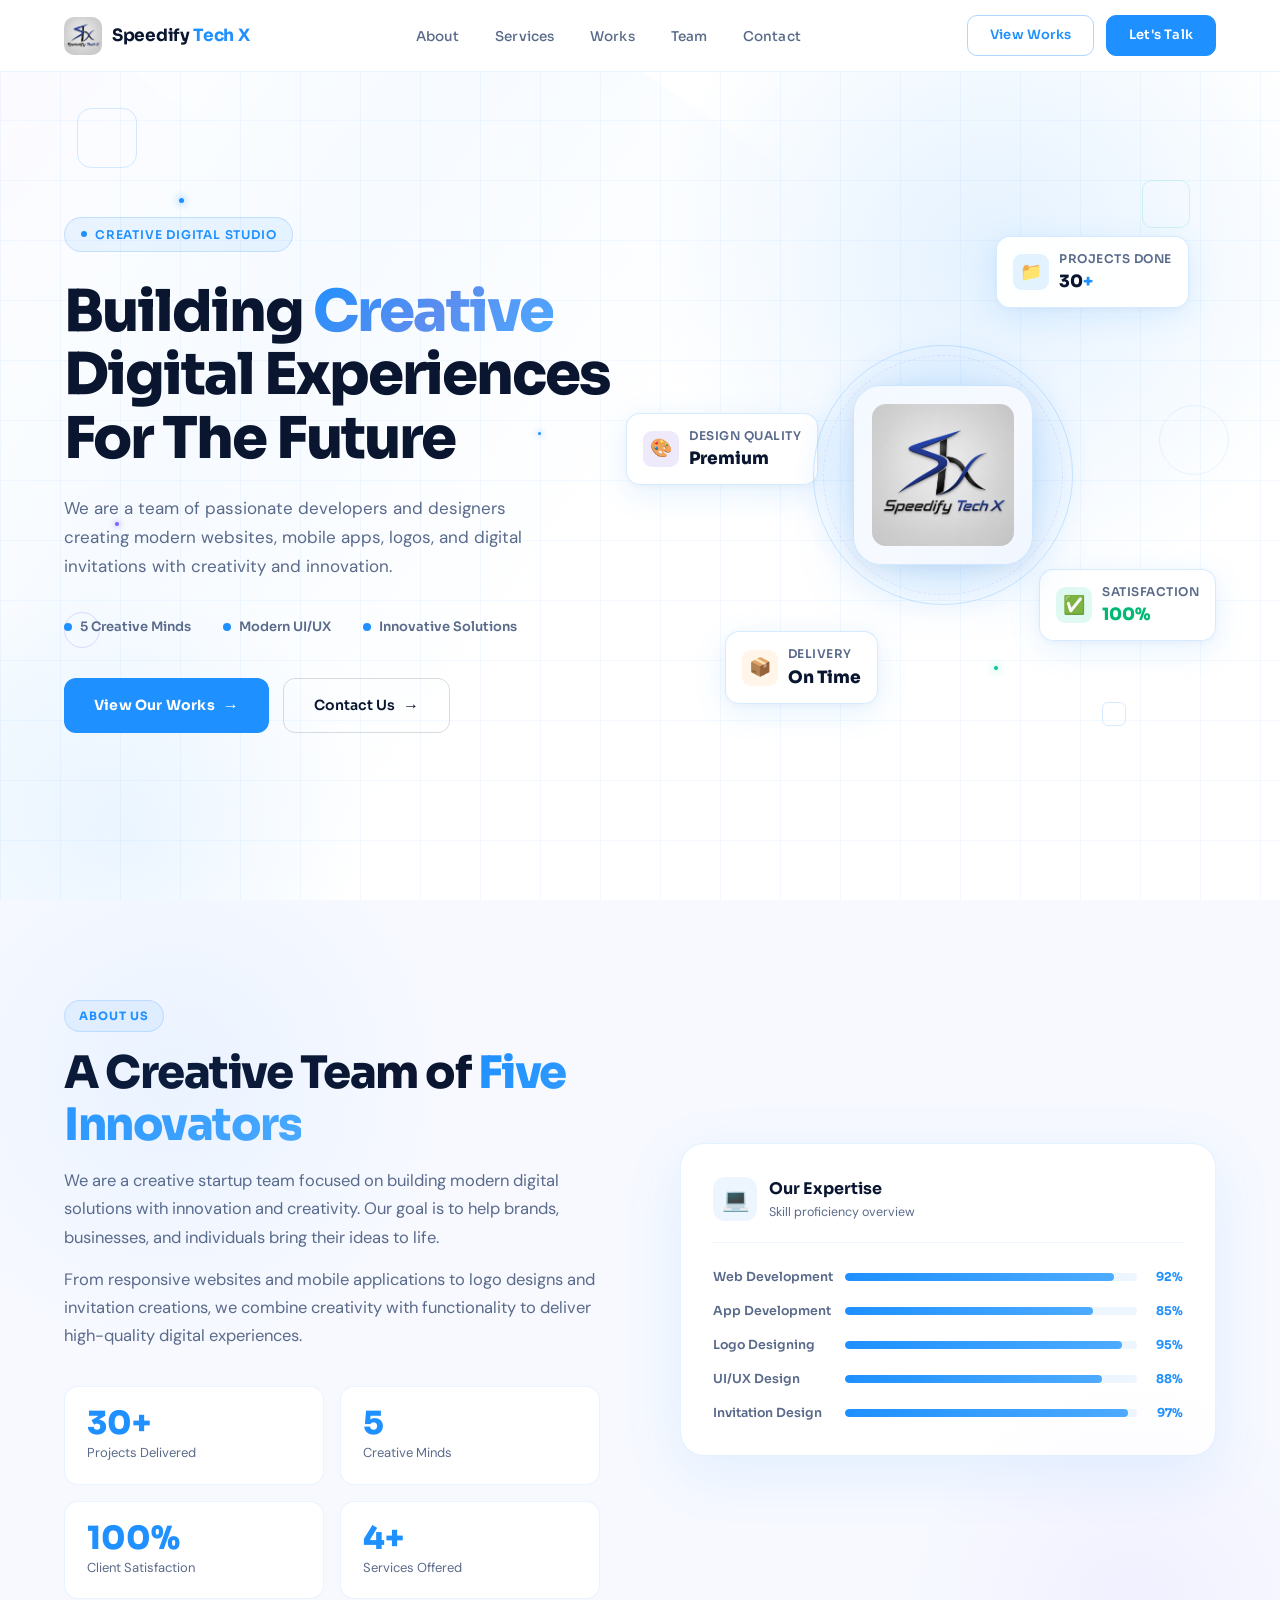
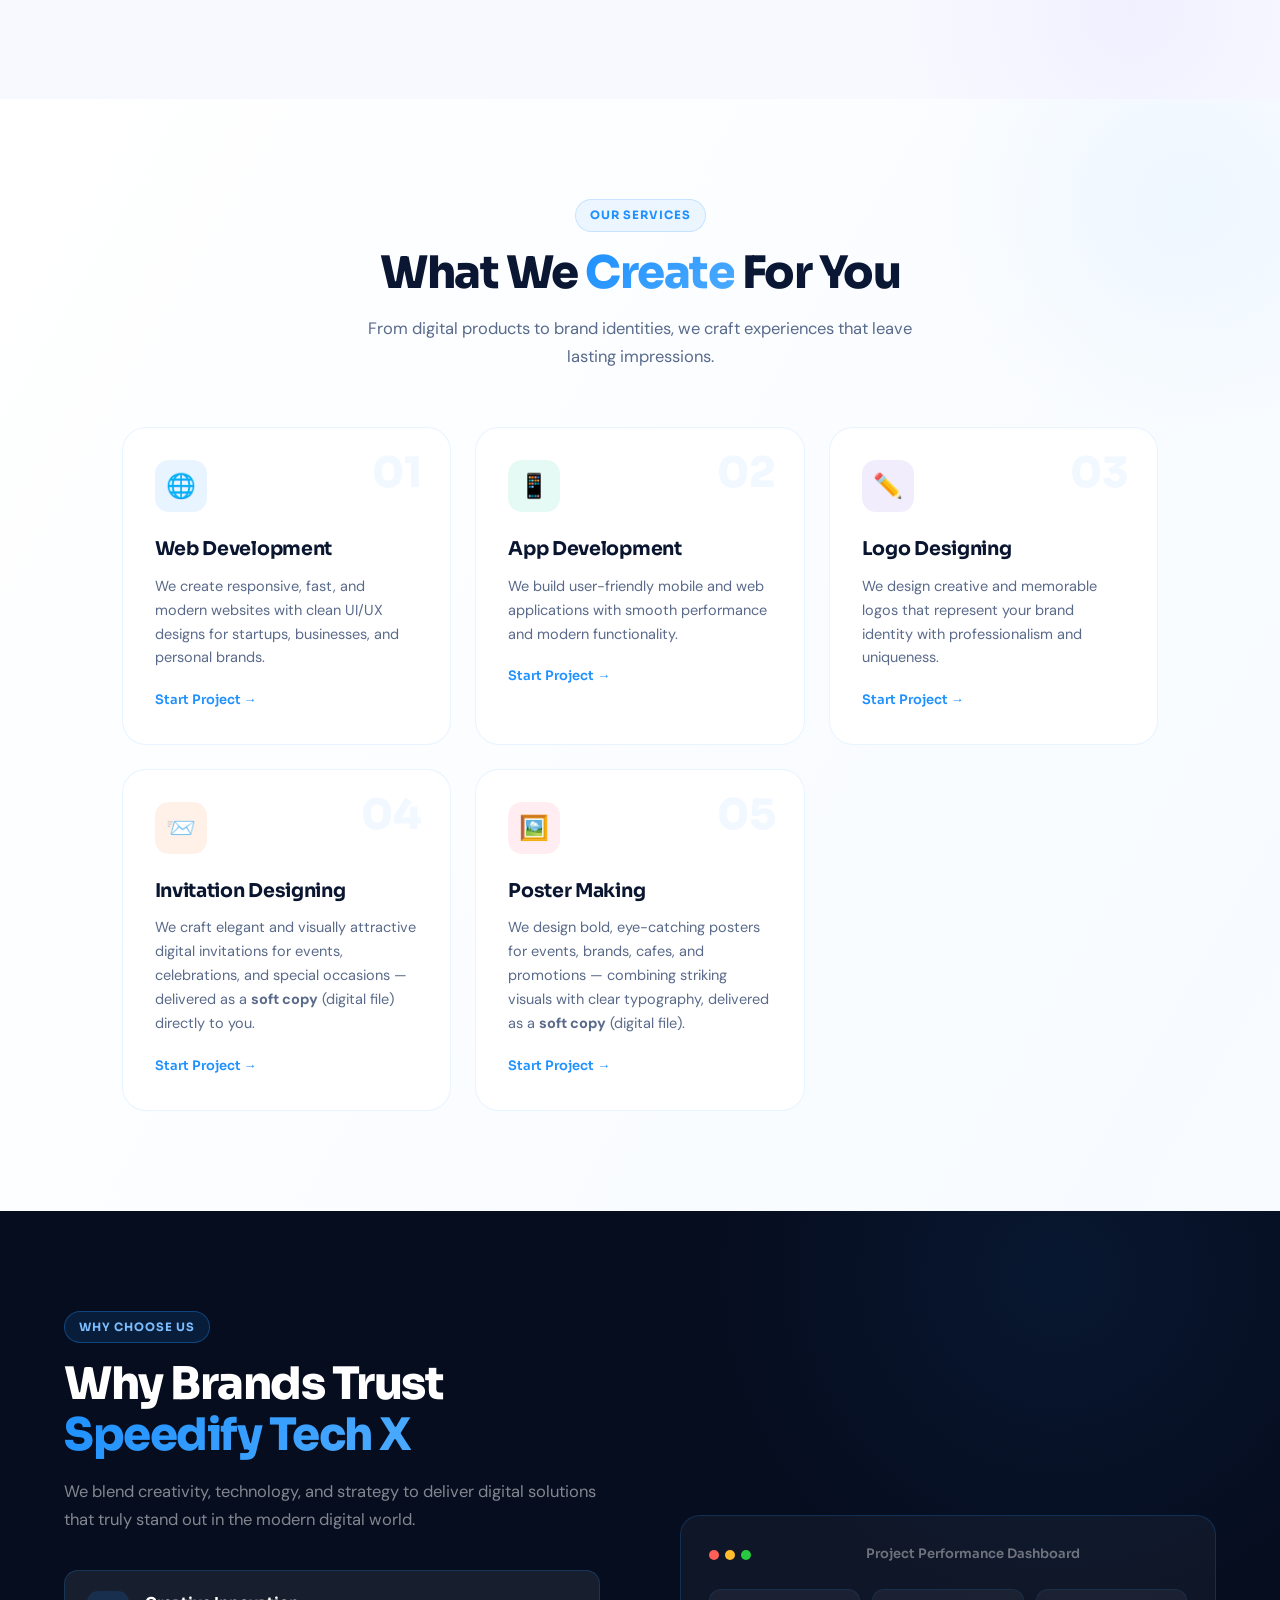
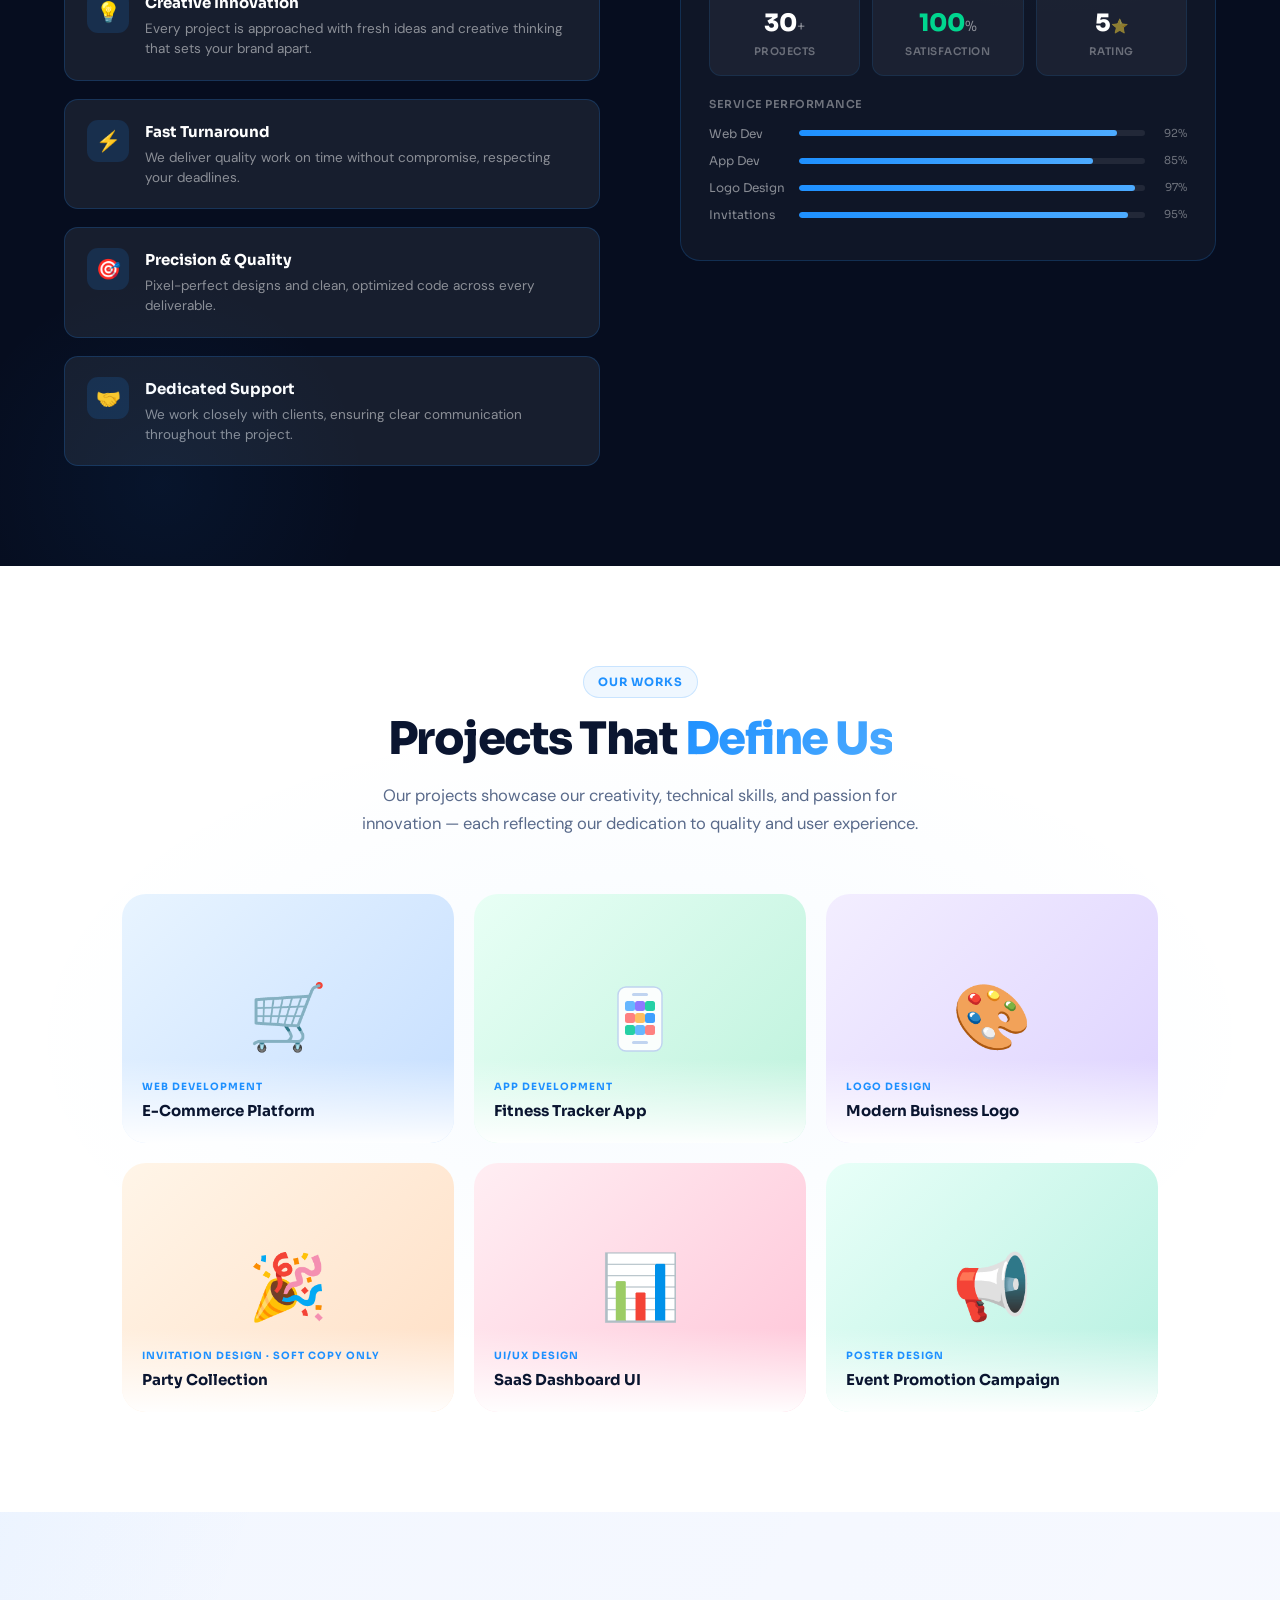
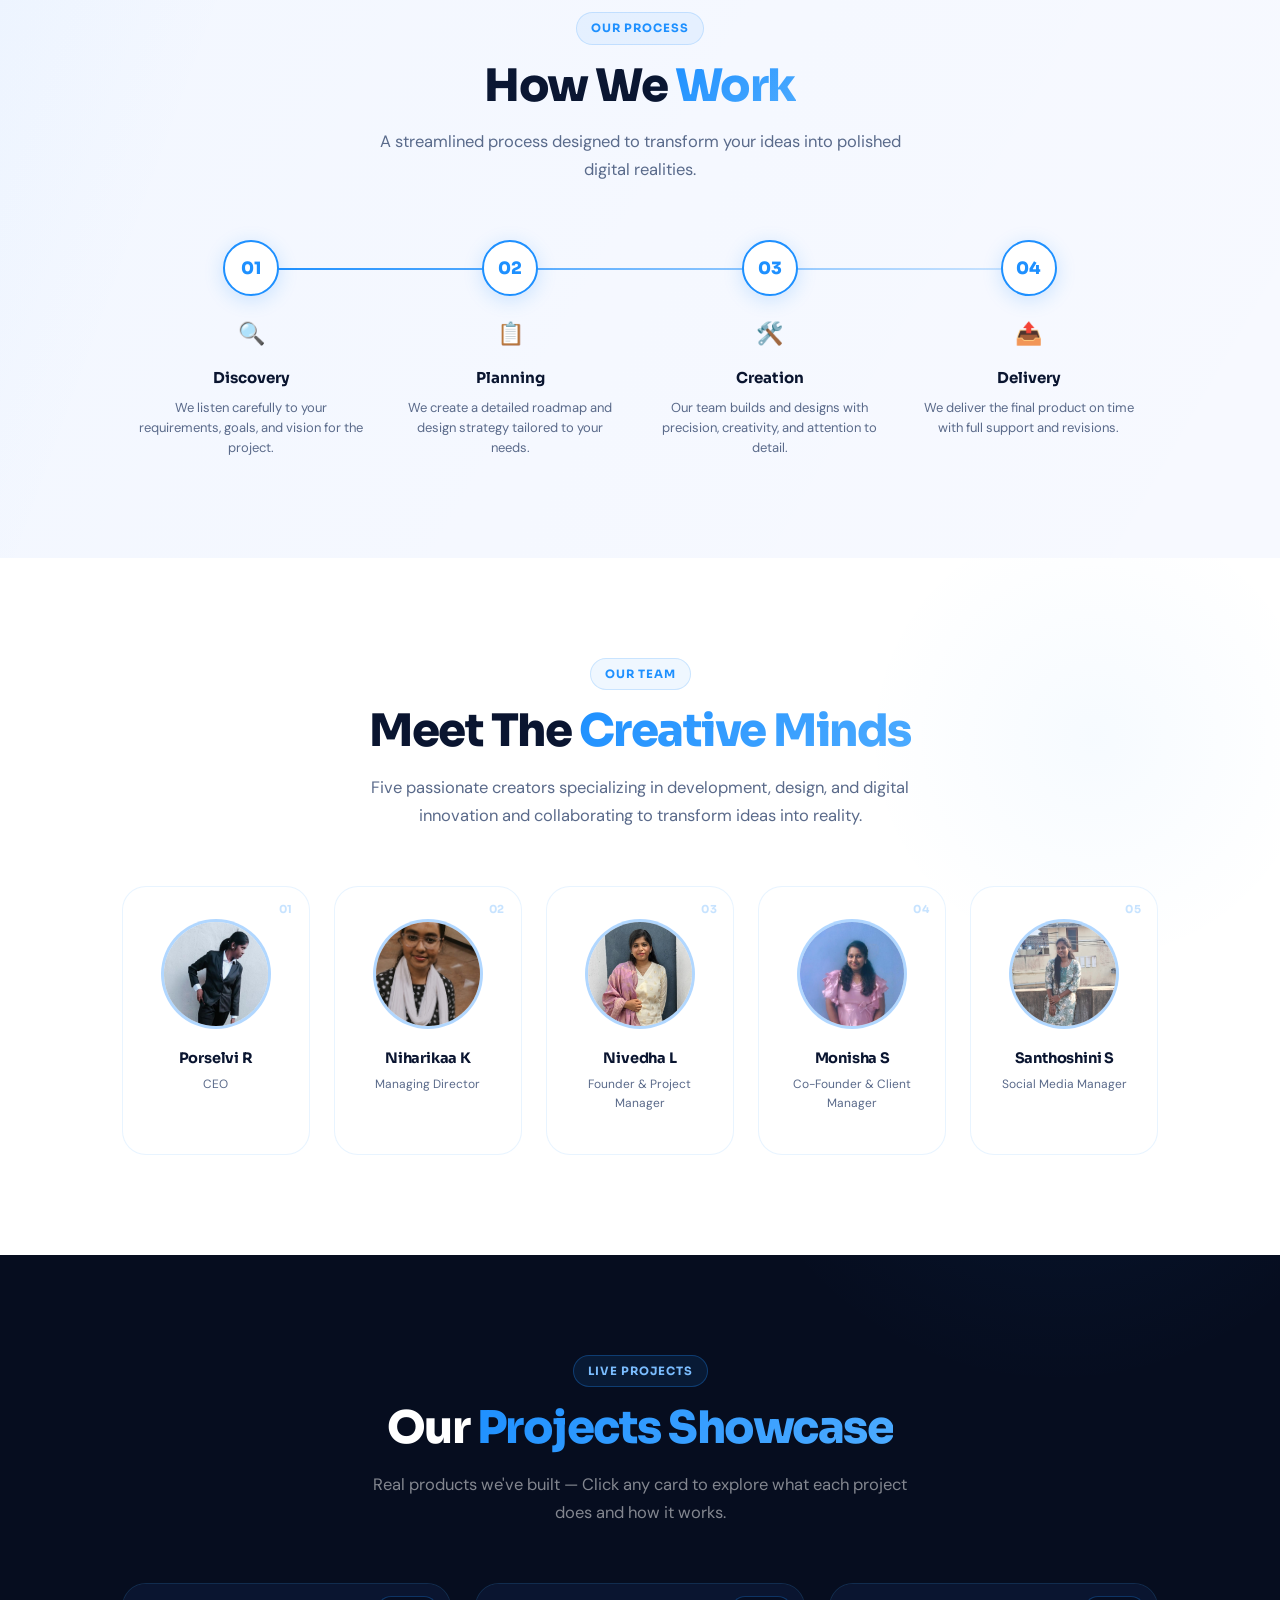
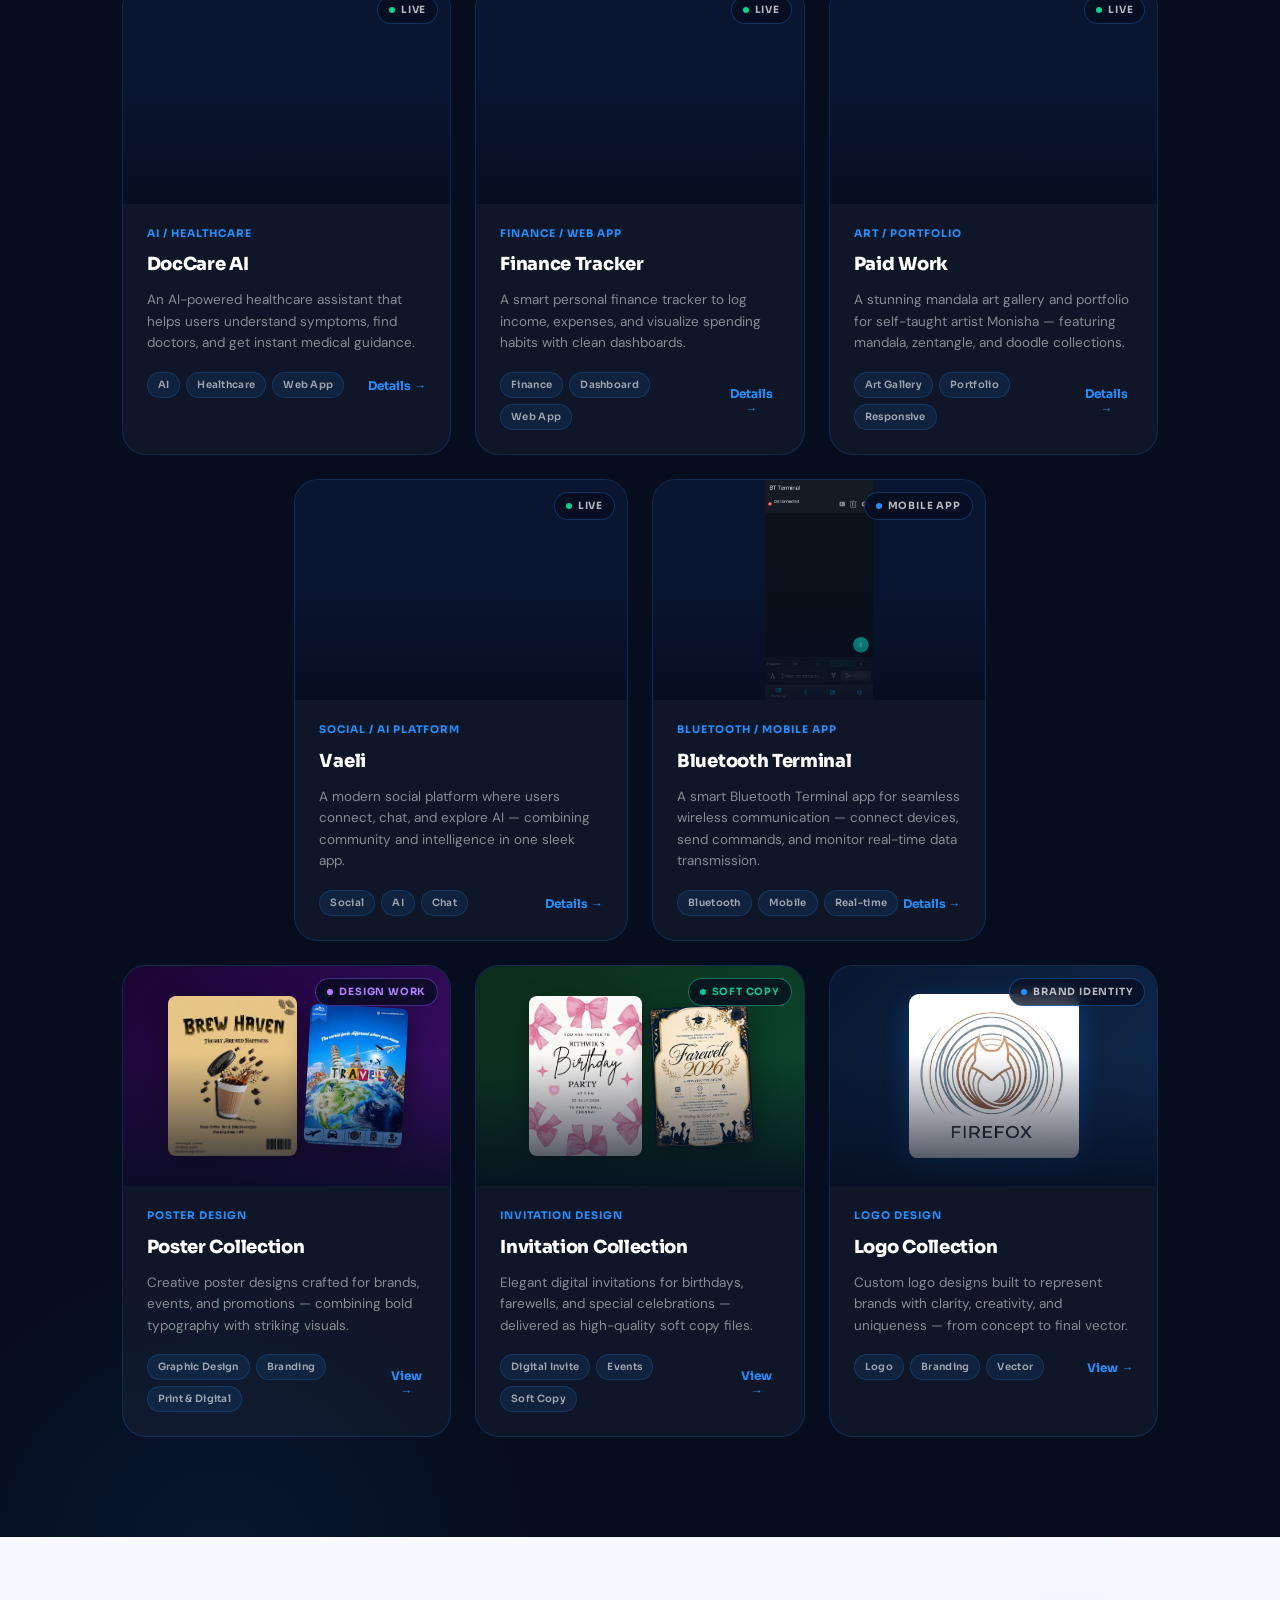
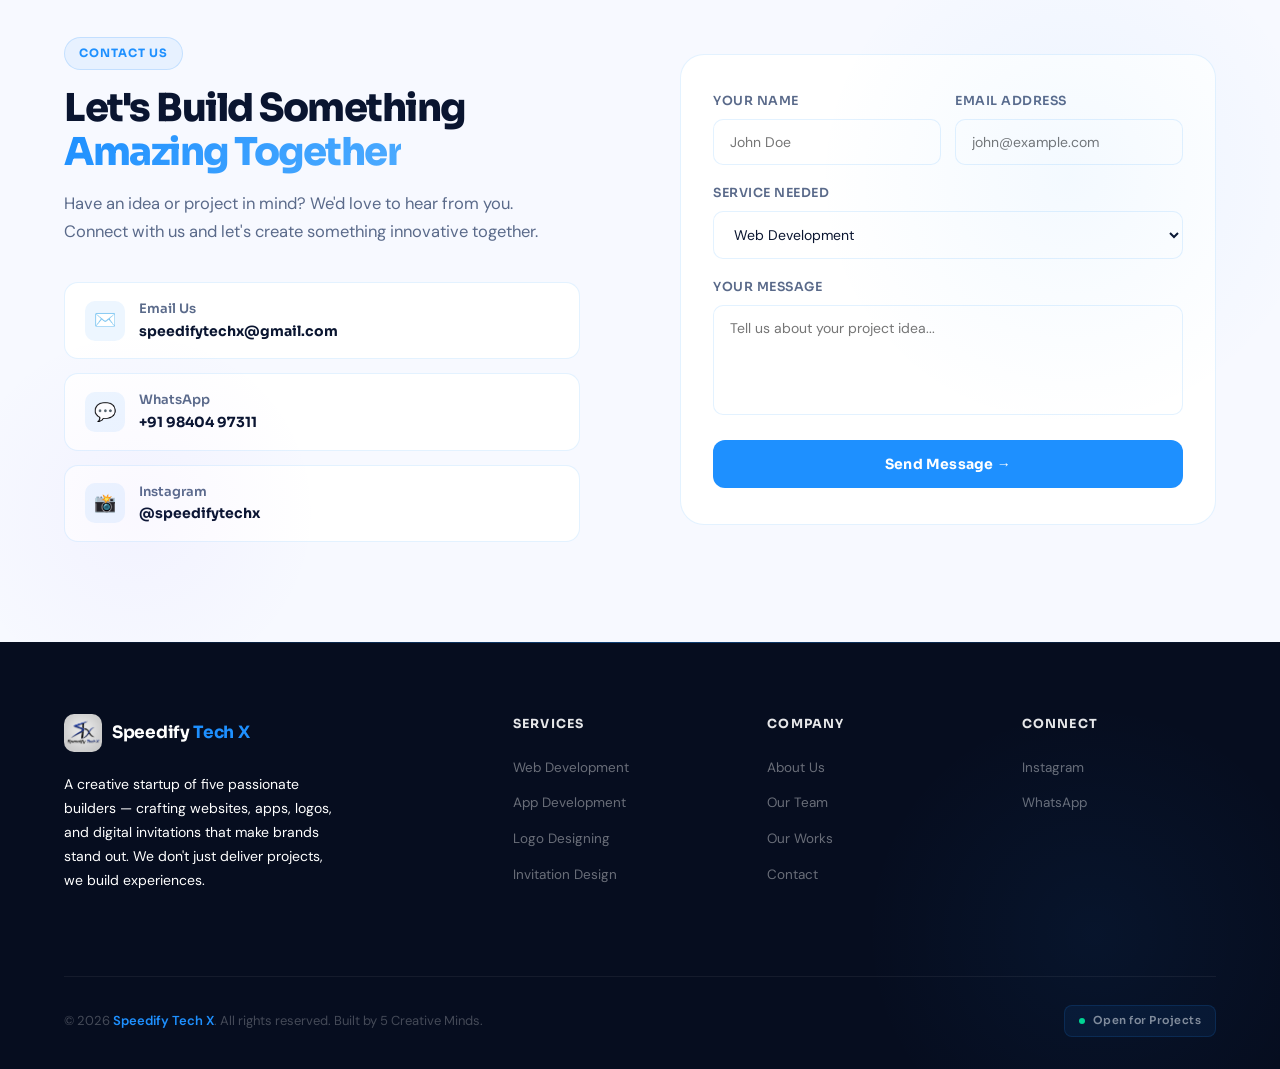
==== commit a2fa1fbd: "Remove social media links from footer Removed LinkedIn and Twitter links from footer." ====
--- a/index.html
+++ b/index.html
@@ -1705,8 +1705,6 @@
         <div class="footer-col-title">Connect</div>
         <ul class="footer-links">
           <li><a href="#">Instagram</a></li>
-          <li><a href="#">LinkedIn</a></li>
-          <li><a href="#">Twitter / X</a></li>
           <li><a href="#">WhatsApp</a></li>
         </ul>
       </div>
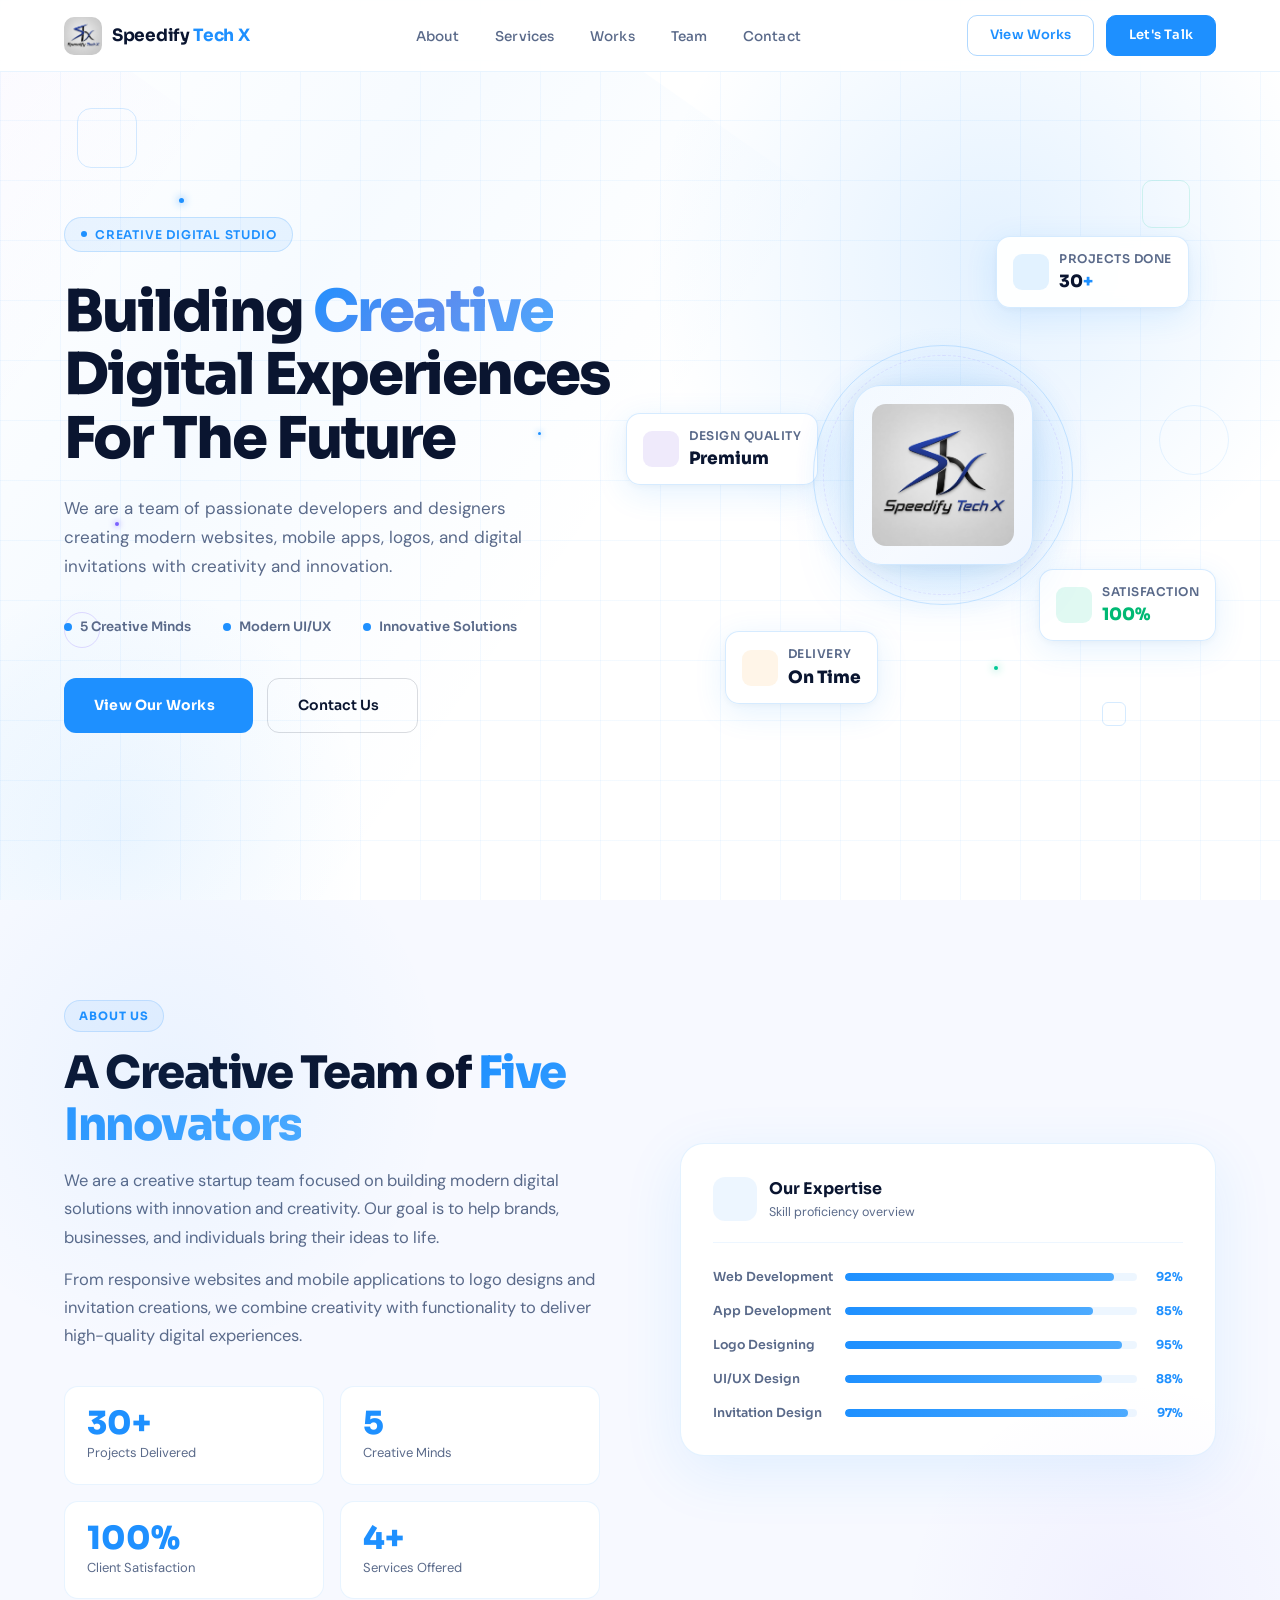
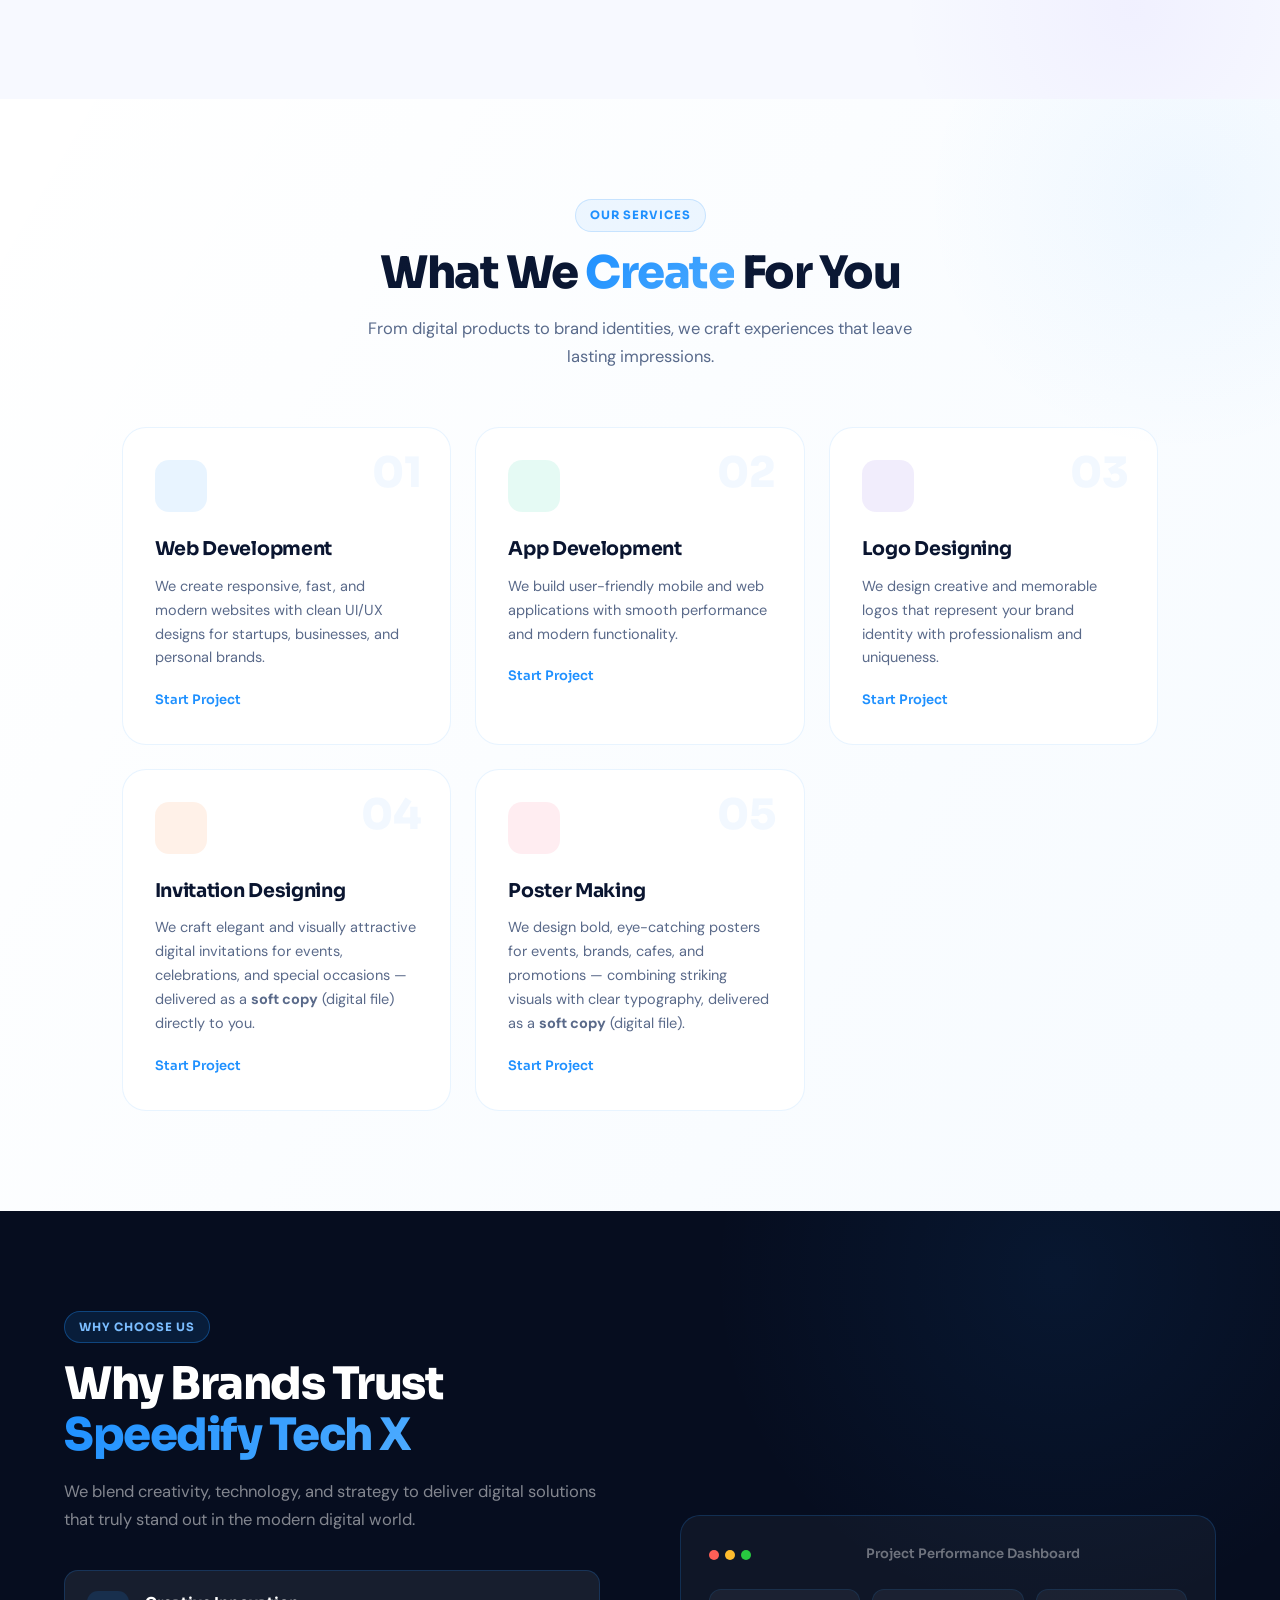
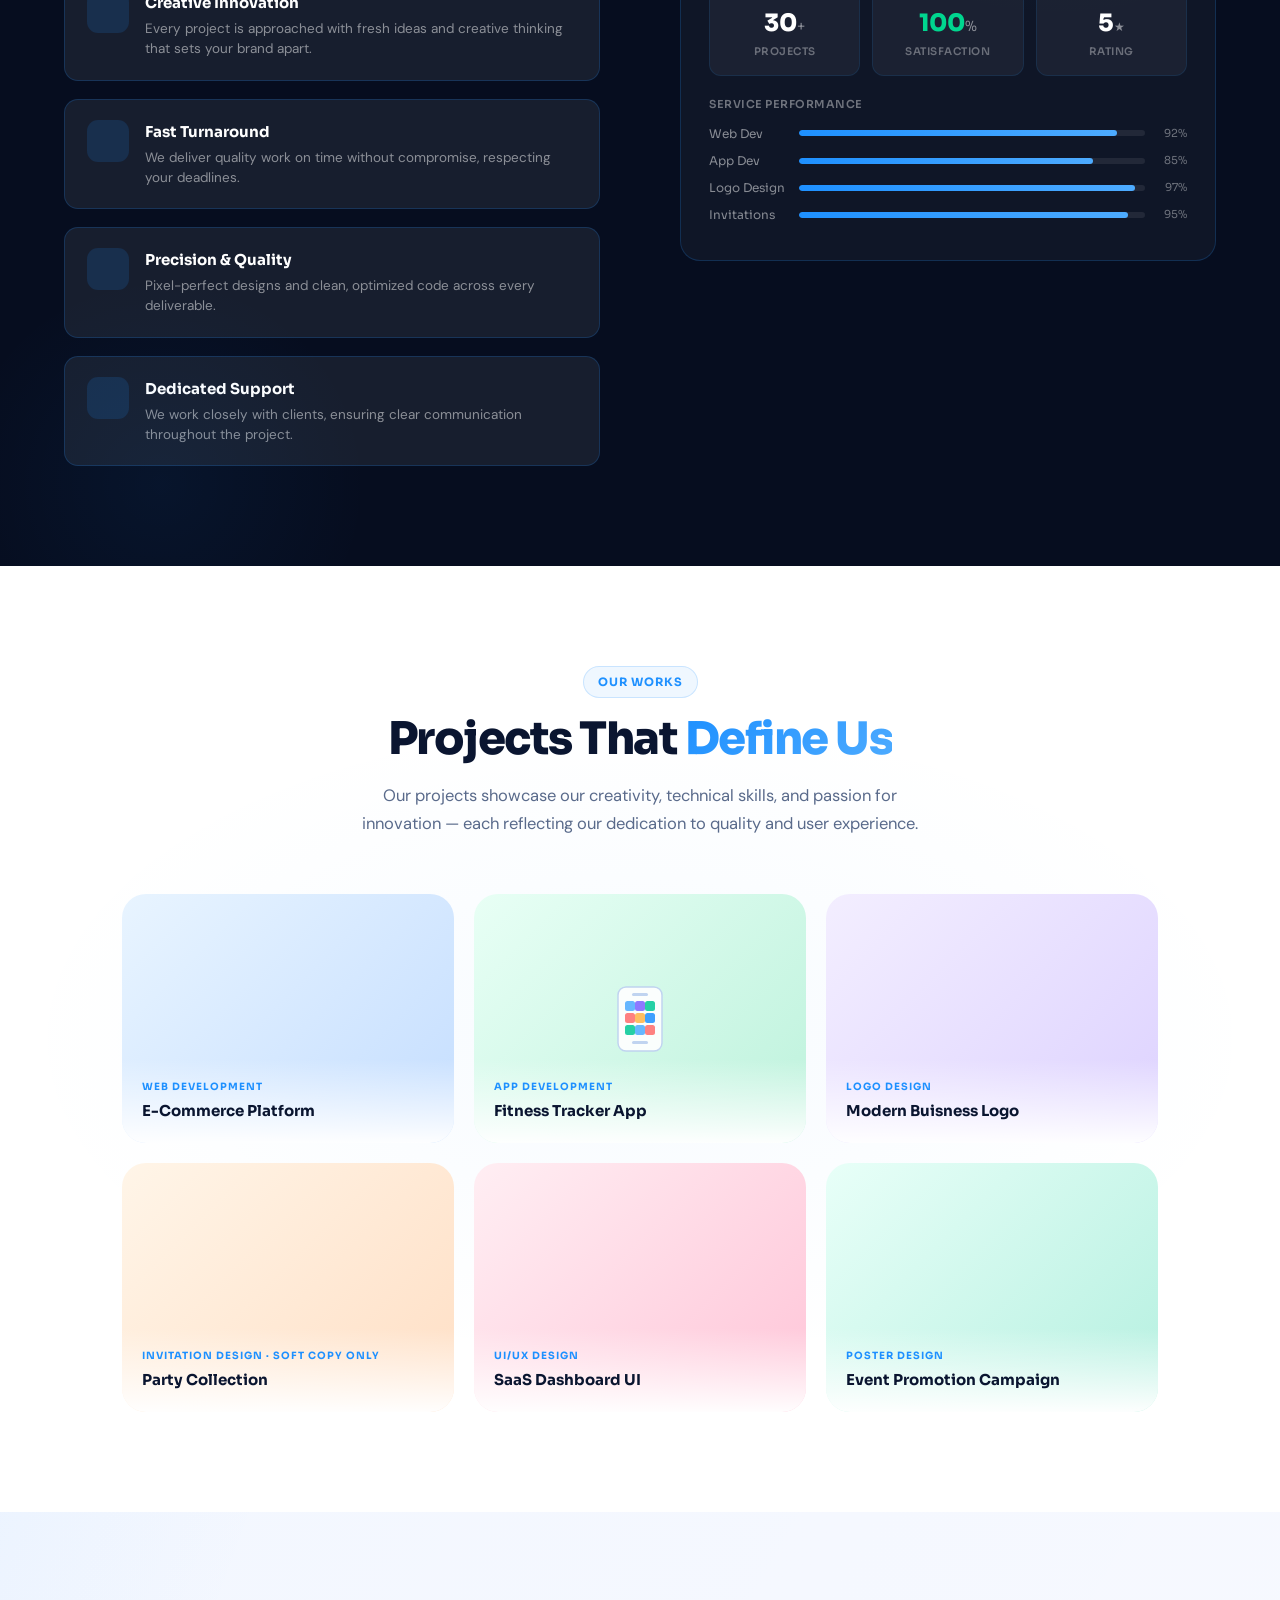
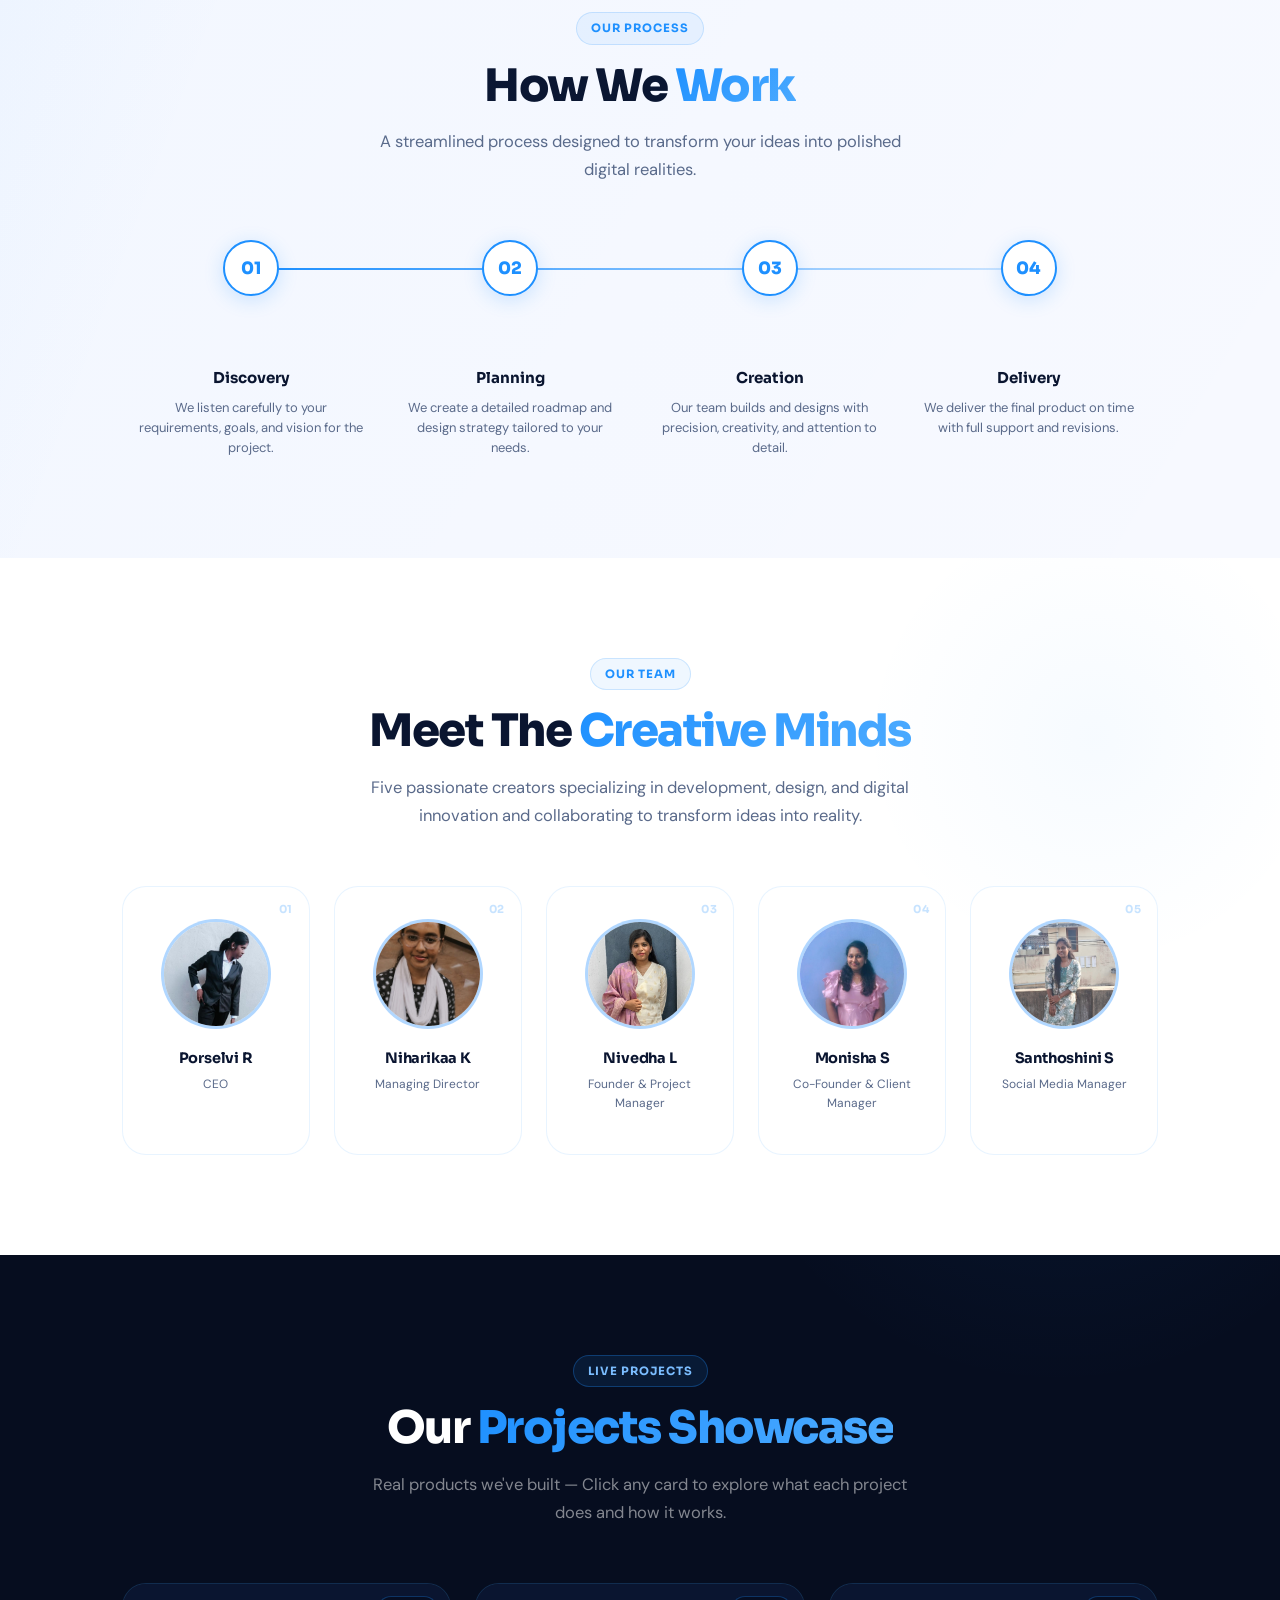
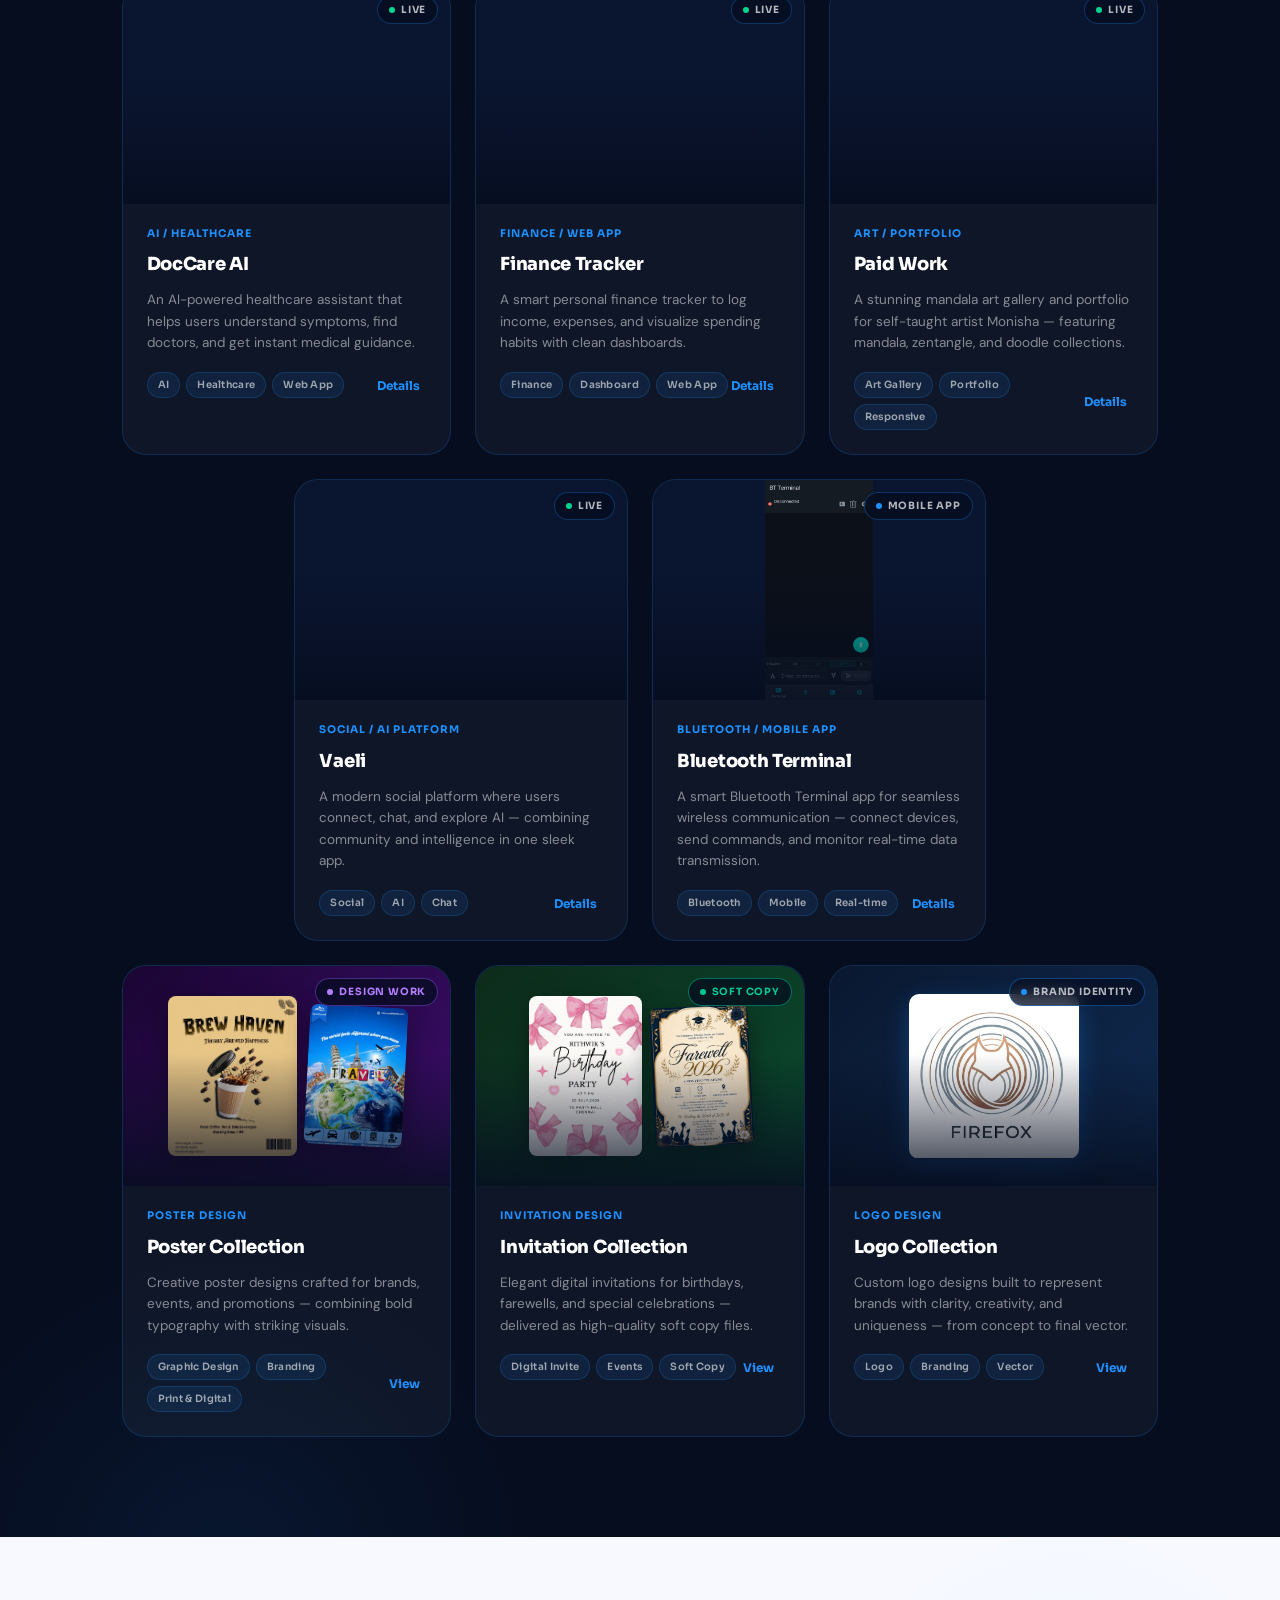
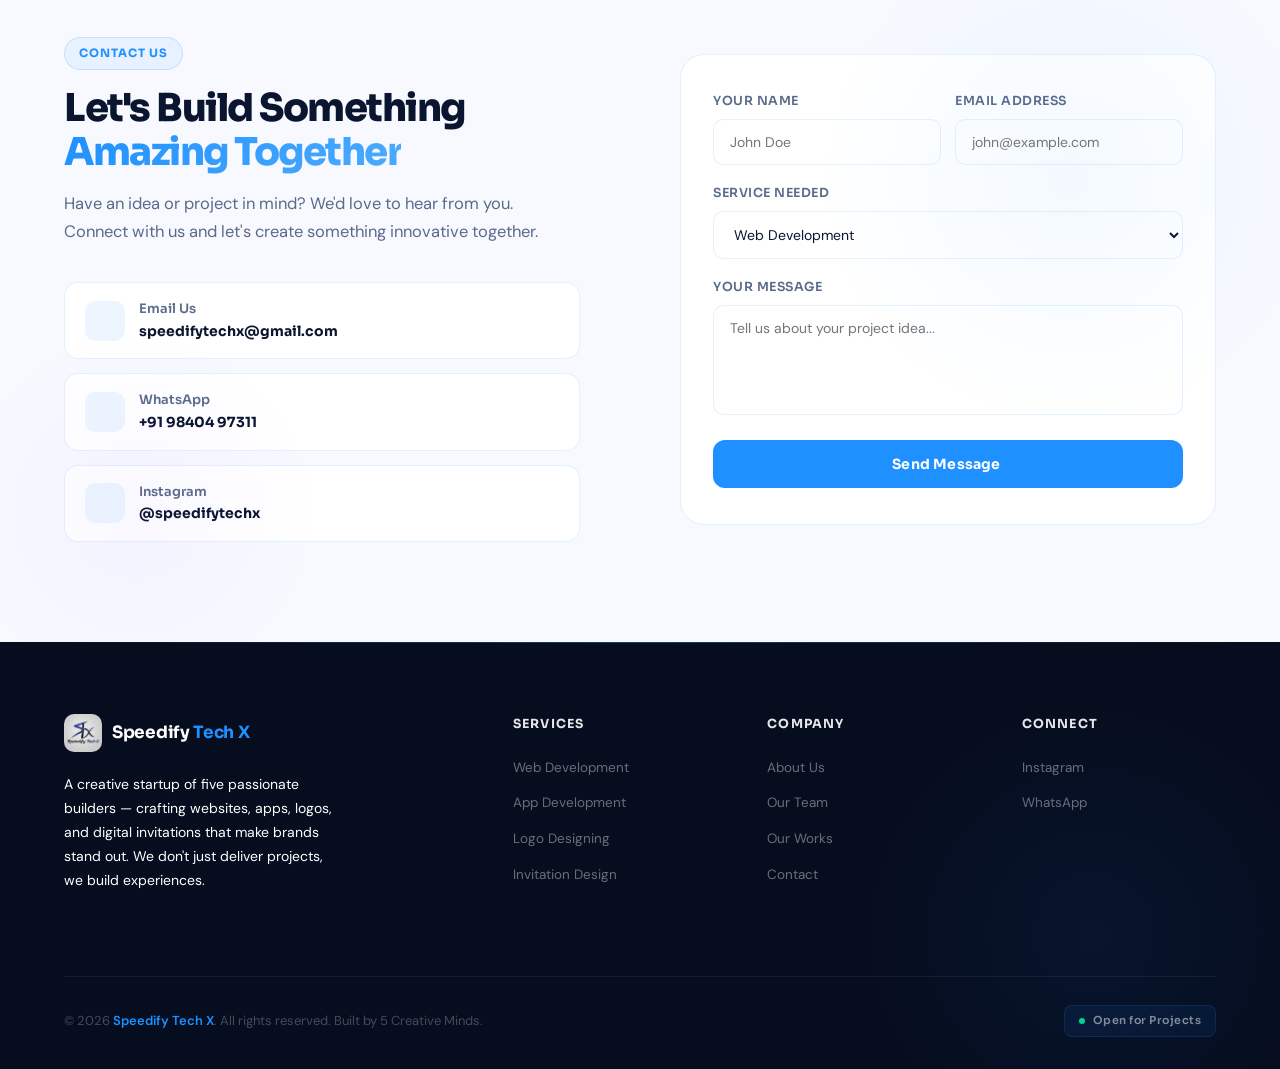
==== commit d15bef6d: "Update index.html" ====
--- a/index.html
+++ b/index.html
@@ -5,6 +5,7 @@
 <meta name="viewport" content="width=device-width, initial-scale=1.0">
 <title>Speedify Tech X</title>
 <link href="https://fonts.googleapis.com/css2?family=Sora:wght@300;400;500;600;700;800&family=DM+Sans:wght@300;400;500;600&display=swap" rel="stylesheet">
+<script src="https://unpkg.com/lucide@latest/dist/umd/lucide.min.js"></script>
 <style>
 *,*::before,*::after{margin:0;padding:0;box-sizing:border-box}
 :root{
@@ -30,7 +31,44 @@
 html{scroll-behavior:smooth}
 body{font-family:var(--font-body);background:var(--white);color:var(--text);overflow-x:hidden;line-height:1.6}
 
-/* ===== SCROLLBAR ===== */
+/* ===== LUCIDE ICONS ===== */
+.icon{display:inline-flex;align-items:center;justify-content:center;flex-shrink:0}
+.icon svg{display:block}
+/* Icon sizes */
+.icon-sm svg{width:16px;height:16px}
+.icon-md svg{width:20px;height:20px}
+.icon-lg svg{width:24px;height:24px}
+.icon-xl svg{width:28px;height:28px}
+/* Colored icon wrappers */
+.fcard-icon .icon svg{width:20px;height:20px;stroke:currentColor}
+.scard-icon .icon svg{width:26px;height:26px;stroke:currentColor}
+.wfeat-icon .icon svg{width:22px;height:22px;stroke:currentColor}
+.about-card-icon .icon svg{width:22px;height:22px;stroke:currentColor}
+.pstep-icon .icon svg{width:26px;height:26px;stroke:currentColor}
+.clink-icon .icon svg{width:20px;height:20px;stroke:currentColor}
+.proj-modal-feat-icon .icon svg{width:22px;height:22px;stroke:currentColor}
+.proj-modal-feat-icon{display:flex;align-items:center;justify-content:center;flex-shrink:0}
+/* pcard-bg large icon */
+.pcard-bg .icon svg{width:56px;height:56px;stroke:currentColor;stroke-width:1.2}
+/* proj-open-btn arrow */
+.proj-open-btn .icon svg{width:14px;height:14px;stroke:currentColor}
+/* modal close button */
+.proj-modal-close .icon svg,.lightbox-close .icon svg{width:18px;height:18px;stroke:currentColor}
+/* button arrows */
+.btn-arrow .icon svg{width:16px;height:16px;stroke:currentColor}
+.scard-link .icon svg{width:14px;height:14px;stroke:currentColor}
+/* softcopy badge icon */
+.softcopy-badge .icon svg{width:16px;height:16px;stroke:currentColor;flex-shrink:0;margin-top:2px}
+/* Color themes */
+.icon-blue{color:var(--blue)}
+.icon-teal{color:#00C896}
+.icon-purple{color:#7B61FF}
+.icon-amber{color:#F5A623}
+.icon-green{color:#00B974}
+.icon-red{color:#FF4D6A}
+.icon-pink{color:#FF5078}
+.icon-white{color:#fff}
+.icon-muted{color:var(--muted)}
 ::-webkit-scrollbar{width:6px}
 ::-webkit-scrollbar-track{background:#f0f4ff}
 ::-webkit-scrollbar-thumb{background:var(--blue);border-radius:4px}
@@ -282,7 +320,7 @@
 .proj-modal-overlay{position:fixed;inset:0;z-index:9999;display:flex;align-items:center;justify-content:center;padding:20px;opacity:0;pointer-events:none;transition:opacity .3s}
 .proj-modal-overlay.open{opacity:1;pointer-events:all}
 .proj-modal-backdrop{position:absolute;inset:0;background:rgba(4,9,20,0.88);backdrop-filter:blur(12px)}
-.proj-modal{position:relative;z-index:1;background:var(--navy2);border:1px solid rgba(30,144,255,0.25);border-radius:24px;width:100%;max-width:640px;overflow:hidden;transform:translateY(30px) scale(0.97);transition:transform .35s cubic-bezier(.34,1.56,.64,1);box-shadow:0 40px 100px rgba(0,0,0,0.6),0 0 0 1px rgba(30,144,255,0.1)}
+.proj-modal{position:relative;z-index:1;background:var(--navy2);border:1px solid rgba(30,144,255,0.25);border-radius:24px;width:100%;max-width:640px;max-height:90vh;overflow-y:auto;overflow-x:hidden;transform:translateY(30px) scale(0.97);transition:transform .35s cubic-bezier(.34,1.56,.64,1);box-shadow:0 40px 100px rgba(0,0,0,0.6),0 0 0 1px rgba(30,144,255,0.1)}
 .proj-modal-overlay.open .proj-modal{transform:translateY(0) scale(1)}
 .proj-modal-header{padding:28px 28px 0;display:flex;align-items:flex-start;justify-content:space-between;gap:16px}
 .proj-modal-tag{font-family:var(--font);font-size:10.5px;font-weight:700;letter-spacing:1px;text-transform:uppercase;color:var(--blue);margin-bottom:8px}
@@ -317,8 +355,8 @@
 .gallery-grid.gallery-single{grid-template-columns:1fr;max-width:340px;margin:0 auto 4px}
 .gallery-item{position:relative;border-radius:12px;overflow:hidden;background:rgba(255,255,255,0.04);border:1px solid rgba(30,144,255,0.15);cursor:pointer;transition:transform .25s,box-shadow .25s}
 .gallery-item:hover{transform:scale(1.02);box-shadow:0 8px 32px rgba(30,144,255,0.2)}
-.gallery-item img{width:100%;height:200px;object-fit:cover;display:block}
-.gallery-grid.gallery-single .gallery-item img{height:260px;object-fit:contain;background:#0a1530;padding:12px}
+.gallery-item img{width:100%;height:180px;object-fit:cover;display:block}
+.gallery-grid.gallery-single .gallery-item img{height:220px;object-fit:contain;background:#0a1530;padding:12px}
 .gallery-label{padding:10px 14px;font-family:var(--font);font-size:12px;font-weight:700;color:rgba(255,255,255,0.7);letter-spacing:0.4px;background:rgba(0,0,0,0.3)}
 .softcopy-badge{display:flex;align-items:flex-start;gap:10px;background:rgba(30,144,255,0.08);border:1px solid rgba(30,144,255,0.25);border-radius:10px;padding:11px 14px;font-family:var(--font-body);font-size:13px;color:rgba(255,255,255,0.65);line-height:1.5;margin-bottom:14px}
 .softcopy-badge strong{color:#4DABFF;font-family:var(--font);font-weight:700}
@@ -562,9 +600,11 @@
   .section-head{margin-bottom:36px}
 
   /* MODAL */
-  .proj-modal{margin:0 12px}
+  .proj-modal-overlay{padding:16px}
+  .proj-modal{max-height:85vh;border-radius:18px}
   .proj-modal-actions{flex-wrap:wrap}
   .gallery-grid{grid-template-columns:repeat(2,1fr)}
+  .gallery-item img{height:150px}
 }
 
 /* ── Mobile Large (560px–767px) ── */
@@ -610,12 +650,17 @@
 
   /* GALLERY MODAL */
   .gallery-grid{grid-template-columns:1fr}
-  .proj-modal-overlay{padding:12px}
-  .proj-modal-header{padding:20px 20px 0}
-  .proj-modal-body{padding:0 20px 20px}
-  .proj-modal-divider{margin:16px 20px}
-  .proj-modal-title{font-size:20px}
+  .gallery-item img{height:200px}
+  .gallery-grid.gallery-single .gallery-item img{height:180px}
+  .proj-modal-overlay{padding:10px;align-items:flex-end}
+  .proj-modal{max-height:88vh;border-radius:20px 20px 14px 14px}
+  .proj-modal-header{padding:18px 18px 0}
+  .proj-modal-body{padding:0 18px 18px}
+  .proj-modal-divider{margin:14px 18px}
+  .proj-modal-title{font-size:19px}
+  .proj-modal-desc{font-size:13.5px}
   .proj-modal-actions{flex-direction:column}
+  .proj-modal-btn-primary,.proj-modal-btn-ghost{width:100%;justify-content:center}
   .proj-modal-btn-primary,.proj-modal-btn-ghost{width:100%;justify-content:center}
 
   /* DASHBOARD */
@@ -713,9 +758,15 @@
   .footer-badge{padding:5px 11px}
 
   /* MODALS */
-  .proj-modal-overlay{padding:8px}
-  .proj-modal{border-radius:16px}
-  .proj-modal-title{font-size:18px}
+  .proj-modal-overlay{padding:8px;align-items:flex-end}
+  .proj-modal{border-radius:18px 18px 10px 10px;max-height:92vh}
+  .proj-modal-title{font-size:17px}
+  .proj-modal-header{padding:16px 16px 0}
+  .proj-modal-body{padding:0 16px 16px;gap:12px}
+  .proj-modal-divider{margin:12px 16px}
+  .gallery-item img{height:160px}
+  .gallery-grid.gallery-single .gallery-item img{height:150px}
+  .softcopy-badge{font-size:11.5px;padding:9px 12px}
 
   /* LIGHTBOX */
   .lightbox-img{max-width:95vw;max-height:75vh}
@@ -797,26 +848,26 @@
         <div class="hero-stat"><div class="hero-stat-dot"></div><span class="hero-stat-text">Innovative Solutions</span></div>
       </div>
       <div class="hero-btns">
-        <a href="#portfolio" class="btn-primary">View Our Works <span class="btn-arrow">&#x2192;</span></a>
-        <a href="#contact" class="btn-secondary">Contact Us <span class="btn-arrow">&#x2192;</span></a>
+        <a href="#portfolio" class="btn-primary">View Our Works <span class="btn-arrow"><span class="icon"><i data-lucide="arrow-right"></i></span></span></a>
+        <a href="#contact" class="btn-secondary">Contact Us <span class="btn-arrow"><span class="icon"><i data-lucide="arrow-right"></i></span></span></a>
       </div>
     </div>
     <div class="hero-right">
       <!-- Floating Cards (desktop absolute position) -->
       <div class="fcard fc1">
-        <div class="fcard-icon blue">&#x1F4C1;</div>
+        <div class="fcard-icon blue"><span class="icon icon-blue"><i data-lucide="folder-check"></i></span></div>
         <div><div class="fcard-label">Projects Done</div><div class="fcard-val">30<span style="color:var(--blue)">+</span></div></div>
       </div>
       <div class="fcard fc2">
-        <div class="fcard-icon teal">&#x2705;</div>
+        <div class="fcard-icon teal"><span class="icon icon-teal"><i data-lucide="check-circle-2"></i></span></div>
         <div><div class="fcard-label">Satisfaction</div><div class="fcard-val fcard-green">100%</div></div>
       </div>
       <div class="fcard fc3">
-        <div class="fcard-icon purple">&#x1F3A8;</div>
+        <div class="fcard-icon purple"><span class="icon icon-purple"><i data-lucide="palette"></i></span></div>
         <div><div class="fcard-label">Design Quality</div><div class="fcard-val">Premium</div></div>
       </div>
       <div class="fcard fc4">
-        <div class="fcard-icon amber">&#x1F4E6;</div>
+        <div class="fcard-icon amber"><span class="icon icon-amber"><i data-lucide="package-check"></i></span></div>
         <div><div class="fcard-label">Delivery</div><div class="fcard-val">On Time</div></div>
       </div>
 
@@ -833,19 +884,19 @@
       <!-- Mobile-only stats grid (hidden on desktop) -->
       <div class="hero-mobile-cards">
         <div class="fcard">
-          <div class="fcard-icon blue">&#x1F4C1;</div>
+          <div class="fcard-icon blue"><span class="icon icon-blue"><i data-lucide="folder-check"></i></span></div>
           <div><div class="fcard-label">Projects Done</div><div class="fcard-val">30<span style="color:var(--blue)">+</span></div></div>
         </div>
         <div class="fcard">
-          <div class="fcard-icon teal">&#x2705;</div>
+          <div class="fcard-icon teal"><span class="icon icon-teal"><i data-lucide="check-circle-2"></i></span></div>
           <div><div class="fcard-label">Satisfaction</div><div class="fcard-val fcard-green">100%</div></div>
         </div>
         <div class="fcard">
-          <div class="fcard-icon purple">&#x1F3A8;</div>
+          <div class="fcard-icon purple"><span class="icon icon-purple"><i data-lucide="palette"></i></span></div>
           <div><div class="fcard-label">Design Quality</div><div class="fcard-val">Premium</div></div>
         </div>
         <div class="fcard">
-          <div class="fcard-icon amber">&#x1F4E6;</div>
+          <div class="fcard-icon amber"><span class="icon icon-amber"><i data-lucide="package-check"></i></span></div>
           <div><div class="fcard-label">Delivery</div><div class="fcard-val">On Time</div></div>
         </div>
       </div>
@@ -872,7 +923,7 @@
     <div class="about-visual fade-in">
       <div class="about-card-main">
         <div class="about-card-header">
-          <div class="about-card-icon">&#x1F4BB;</div>
+          <div class="about-card-icon"><span class="icon icon-blue"><i data-lucide="laptop-2"></i></span></div>
           <div><div class="about-card-title">Our Expertise</div><div class="about-card-sub">Skill proficiency overview</div></div>
         </div>
         <div class="skill-bars">
@@ -898,38 +949,38 @@
     <div class="services-grid">
       <div class="scard fade-in">
         <div class="scard-num">01</div>
-        <div class="scard-icon b1">&#x1F310;</div>
+        <div class="scard-icon b1"><span class="icon icon-blue"><i data-lucide="globe"></i></span></div>
         <h3 class="scard-title">Web Development</h3>
         <p class="scard-text">We create responsive, fast, and modern websites with clean UI/UX designs for startups, businesses, and personal brands.</p>
-        <a href="#contact" class="scard-link" onclick="document.getElementById('contact').scrollIntoView({behavior:'smooth'});return false;">Start Project &#x2192;</a>
+        <a href="#contact" class="scard-link" onclick="document.getElementById('contact').scrollIntoView({behavior:'smooth'});return false;">Start Project <span class="icon"><i data-lucide="arrow-right"></i></span></a>
       </div>
       <div class="scard fade-in">
         <div class="scard-num">02</div>
-        <div class="scard-icon b2">&#x1F4F1;</div>
+        <div class="scard-icon b2"><span class="icon icon-teal"><i data-lucide="smartphone"></i></span></div>
         <h3 class="scard-title">App Development</h3>
         <p class="scard-text">We build user-friendly mobile and web applications with smooth performance and modern functionality.</p>
-        <a href="#contact" class="scard-link" onclick="document.getElementById('contact').scrollIntoView({behavior:'smooth'});return false;">Start Project &#x2192;</a>
+        <a href="#contact" class="scard-link" onclick="document.getElementById('contact').scrollIntoView({behavior:'smooth'});return false;">Start Project <span class="icon"><i data-lucide="arrow-right"></i></span></a>
       </div>
       <div class="scard fade-in">
         <div class="scard-num">03</div>
-        <div class="scard-icon b3">&#x270F;&#xFE0F;</div>
+        <div class="scard-icon b3"><span class="icon icon-purple"><i data-lucide="pen-tool"></i></span></div>
         <h3 class="scard-title">Logo Designing</h3>
         <p class="scard-text">We design creative and memorable logos that represent your brand identity with professionalism and uniqueness.</p>
-        <a href="#contact" class="scard-link" onclick="document.getElementById('contact').scrollIntoView({behavior:'smooth'});return false;">Start Project &#x2192;</a>
+        <a href="#contact" class="scard-link" onclick="document.getElementById('contact').scrollIntoView({behavior:'smooth'});return false;">Start Project <span class="icon"><i data-lucide="arrow-right"></i></span></a>
       </div>
       <div class="scard fade-in">
         <div class="scard-num">04</div>
-        <div class="scard-icon b4">&#x1F4E8;</div>
+        <div class="scard-icon b4"><span class="icon icon-amber"><i data-lucide="mail-check"></i></span></div>
         <h3 class="scard-title">Invitation Designing</h3>
         <p class="scard-text">We craft elegant and visually attractive digital invitations for events, celebrations, and special occasions — delivered as a <strong>soft copy</strong> (digital file) directly to you.</p>
-        <a href="#contact" class="scard-link" onclick="document.getElementById('contact').scrollIntoView({behavior:'smooth'});return false;">Start Project &#x2192;</a>
+        <a href="#contact" class="scard-link" onclick="document.getElementById('contact').scrollIntoView({behavior:'smooth'});return false;">Start Project <span class="icon"><i data-lucide="arrow-right"></i></span></a>
       </div>
       <div class="scard fade-in">
         <div class="scard-num">05</div>
-        <div class="scard-icon b5">&#x1F5BC;&#xFE0F;</div>
+        <div class="scard-icon b5"><span class="icon icon-pink"><i data-lucide="image"></i></span></div>
         <h3 class="scard-title">Poster Making</h3>
         <p class="scard-text">We design bold, eye-catching posters for events, brands, cafes, and promotions — combining striking visuals with clear typography, delivered as a <strong>soft copy</strong> (digital file).</p>
-        <a href="#contact" class="scard-link" onclick="document.getElementById('contact').scrollIntoView({behavior:'smooth'});return false;">Start Project &#x2192;</a>
+        <a href="#contact" class="scard-link" onclick="document.getElementById('contact').scrollIntoView({behavior:'smooth'});return false;">Start Project <span class="icon"><i data-lucide="arrow-right"></i></span></a>
       </div>
     </div>
   </div>
@@ -944,10 +995,10 @@
       <h2 class="section-h2" style="color:#fff">Why Brands Trust <span class="grad">Speedify Tech X</span></h2>
       <p class="section-sub" style="color:rgba(255,255,255,0.5)">We blend creativity, technology, and strategy to deliver digital solutions that truly stand out in the modern digital world.</p>
       <div class="why-features">
-        <div class="wfeat"><div class="wfeat-icon">&#x1F4A1;</div><div><div class="wfeat-title">Creative Innovation</div><div class="wfeat-text">Every project is approached with fresh ideas and creative thinking that sets your brand apart.</div></div></div>
-        <div class="wfeat"><div class="wfeat-icon">&#x26A1;</div><div><div class="wfeat-title">Fast Turnaround</div><div class="wfeat-text">We deliver quality work on time without compromise, respecting your deadlines.</div></div></div>
-        <div class="wfeat"><div class="wfeat-icon">&#x1F3AF;</div><div><div class="wfeat-title">Precision & Quality</div><div class="wfeat-text">Pixel-perfect designs and clean, optimized code across every deliverable.</div></div></div>
-        <div class="wfeat"><div class="wfeat-icon">&#x1F91D;</div><div><div class="wfeat-title">Dedicated Support</div><div class="wfeat-text">We work closely with clients, ensuring clear communication throughout the project.</div></div></div>
+        <div class="wfeat"><div class="wfeat-icon"><span class="icon icon-blue"><i data-lucide="lightbulb"></i></span></div><div><div class="wfeat-title">Creative Innovation</div><div class="wfeat-text">Every project is approached with fresh ideas and creative thinking that sets your brand apart.</div></div></div>
+        <div class="wfeat"><div class="wfeat-icon"><span class="icon icon-amber"><i data-lucide="zap"></i></span></div><div><div class="wfeat-title">Fast Turnaround</div><div class="wfeat-text">We deliver quality work on time without compromise, respecting your deadlines.</div></div></div>
+        <div class="wfeat"><div class="wfeat-icon"><span class="icon icon-teal"><i data-lucide="target"></i></span></div><div><div class="wfeat-title">Precision & Quality</div><div class="wfeat-text">Pixel-perfect designs and clean, optimized code across every deliverable.</div></div></div>
+        <div class="wfeat"><div class="wfeat-icon"><span class="icon icon-purple"><i data-lucide="handshake"></i></span></div><div><div class="wfeat-title">Dedicated Support</div><div class="wfeat-text">We work closely with clients, ensuring clear communication throughout the project.</div></div></div>
       </div>
     </div>
     <div class="why-visual fade-in">
@@ -959,7 +1010,7 @@
         <div class="dash-metric-row">
           <div class="dash-metric"><div class="dash-metric-val">30<span class="u">+</span></div><div class="dash-metric-label">Projects</div></div>
           <div class="dash-metric"><div class="dash-metric-val" style="color:#00D68F">100<span class="u">%</span></div><div class="dash-metric-label">Satisfaction</div></div>
-          <div class="dash-metric"><div class="dash-metric-val">5<span class="u">&#x2B50;</span></div><div class="dash-metric-label">Rating</div></div>
+          <div class="dash-metric"><div class="dash-metric-val">5<span class="u" style="font-size:12px;color:rgba(255,255,255,0.5)">★</span></div><div class="dash-metric-label">Rating</div></div>
         </div>
         <div class="dash-bar-label">Service Performance</div>
         <div class="dash-bar-row"><span class="dash-bar-name">Web Dev</span><div class="dash-bar-track"><div class="dash-bar-fill" style="width:92%"></div></div><span class="dash-bar-pct">92%</span></div>
@@ -981,7 +1032,7 @@
     </div>
     <div class="port-grid fade-in">
       <div class="pcard">
-        <div class="pcard-bg">&#x1F6D2;</div>
+        <div class="pcard-bg"><span class="icon icon-blue"><i data-lucide="shopping-cart"></i></span></div>
         <div class="pcard-info"><div class="pcard-tag">Web Development</div><div class="pcard-name">E-Commerce Platform</div></div>
       </div>
       <div class="pcard">
@@ -1011,19 +1062,19 @@
         <div class="pcard-info"><div class="pcard-tag">App Development</div><div class="pcard-name">Fitness Tracker App</div></div>
       </div>
       <div class="pcard">
-        <div class="pcard-bg">&#x1F3A8;</div>
+        <div class="pcard-bg"><span class="icon icon-purple"><i data-lucide="pen-tool"></i></span></div>
         <div class="pcard-info"><div class="pcard-tag">Logo Design</div><div class="pcard-name">Modern Buisness Logo</div></div>
       </div>
       <div class="pcard">
-        <div class="pcard-bg">&#x1F389;</div>
+        <div class="pcard-bg"><span class="icon icon-amber"><i data-lucide="gift"></i></span></div>
         <div class="pcard-info"><div class="pcard-tag">Invitation Design · Soft Copy Only</div><div class="pcard-name">Party Collection</div></div>
       </div>
       <div class="pcard">
-        <div class="pcard-bg">&#x1F4CA;</div>
+        <div class="pcard-bg"><span class="icon icon-blue"><i data-lucide="bar-chart-2"></i></span></div>
         <div class="pcard-info"><div class="pcard-tag">UI/UX Design</div><div class="pcard-name">SaaS Dashboard UI</div></div>
       </div>
       <div class="pcard">
-        <div class="pcard-bg">&#x1F4E2;</div>
+        <div class="pcard-bg"><span class="icon icon-pink"><i data-lucide="megaphone"></i></span></div>
         <div class="pcard-info"><div class="pcard-tag">Poster Design</div><div class="pcard-name">Event Promotion Campaign</div></div>
       </div>
     </div>
@@ -1041,25 +1092,25 @@
     <div class="process-steps fade-in">
       <div class="pstep">
         <div class="pstep-num">01</div>
-        <div class="pstep-icon">&#x1F50D;</div>
+        <div class="pstep-icon"><span class="icon icon-blue"><i data-lucide="search"></i></span></div>
         <div class="pstep-title">Discovery</div>
         <p class="pstep-text">We listen carefully to your requirements, goals, and vision for the project.</p>
       </div>
       <div class="pstep">
         <div class="pstep-num">02</div>
-        <div class="pstep-icon">&#x1F4CB;</div>
+        <div class="pstep-icon"><span class="icon icon-teal"><i data-lucide="clipboard-list"></i></span></div>
         <div class="pstep-title">Planning</div>
         <p class="pstep-text">We create a detailed roadmap and design strategy tailored to your needs.</p>
       </div>
       <div class="pstep">
         <div class="pstep-num">03</div>
-        <div class="pstep-icon">&#x1F6E0;&#xFE0F;</div>
+        <div class="pstep-icon"><span class="icon icon-purple"><i data-lucide="wrench"></i></span></div>
         <div class="pstep-title">Creation</div>
         <p class="pstep-text">Our team builds and designs with precision, creativity, and attention to detail.</p>
       </div>
       <div class="pstep">
         <div class="pstep-num">04</div>
-        <div class="pstep-icon">&#x1F4E4;</div>
+        <div class="pstep-icon"><span class="icon icon-amber"><i data-lucide="send"></i></span></div>
         <div class="pstep-title">Delivery</div>
         <p class="pstep-text">We deliver the final product on time with full support and revisions.</p>
       </div>
@@ -1153,7 +1204,7 @@
               <span class="proj-pill">Healthcare</span>
               <span class="proj-pill">Web App</span>
             </div>
-            <button class="proj-open-btn">Details &#x2192;</button>
+            <button class="proj-open-btn">Details <span class='icon '><i data-lucide='arrow-right'></i></span></button>
           </div>
         </div>
         <div class="proj-click-hint"></div>
@@ -1177,7 +1228,7 @@
               <span class="proj-pill">Dashboard</span>
               <span class="proj-pill">Web App</span>
             </div>
-            <button class="proj-open-btn">Details &#x2192;</button>
+            <button class="proj-open-btn">Details <span class='icon '><i data-lucide='arrow-right'></i></span></button>
           </div>
         </div>
         <div class="proj-click-hint"></div>
@@ -1201,7 +1252,7 @@
               <span class="proj-pill">Portfolio</span>
               <span class="proj-pill">Responsive</span>
             </div>
-            <button class="proj-open-btn">Details &#x2192;</button>
+            <button class="proj-open-btn">Details <span class='icon '><i data-lucide='arrow-right'></i></span></button>
           </div>
         </div>
         <div class="proj-click-hint"></div>
@@ -1233,7 +1284,7 @@
               <span class="proj-pill">AI</span>
               <span class="proj-pill">Chat</span>
             </div>
-            <button class="proj-open-btn">Details &#x2192;</button>
+            <button class="proj-open-btn">Details <span class='icon '><i data-lucide='arrow-right'></i></span></button>
           </div>
         </div>
         <div class="proj-click-hint"></div>
@@ -1260,7 +1311,7 @@
               <span class="proj-pill">Mobile</span>
               <span class="proj-pill">Real-time</span>
             </div>
-            <button class="proj-open-btn">Details &#x2192;</button>
+            <button class="proj-open-btn">Details <span class='icon '><i data-lucide='arrow-right'></i></span></button>
           </div>
         </div>
         <div class="proj-click-hint"></div>
@@ -1295,7 +1346,7 @@
               <span class="proj-pill">Branding</span>
               <span class="proj-pill">Print & Digital</span>
             </div>
-            <button class="proj-open-btn">View &#x2192;</button>
+            <button class="proj-open-btn">View <span class='icon '><i data-lucide='arrow-right'></i></span></button>
           </div>
         </div>
         <div class="proj-click-hint"></div>
@@ -1325,7 +1376,7 @@
               <span class="proj-pill">Events</span>
               <span class="proj-pill">Soft Copy</span>
             </div>
-            <button class="proj-open-btn">View &#x2192;</button>
+            <button class="proj-open-btn">View <span class='icon '><i data-lucide='arrow-right'></i></span></button>
           </div>
         </div>
         <div class="proj-click-hint"></div>
@@ -1354,7 +1405,7 @@
               <span class="proj-pill">Branding</span>
               <span class="proj-pill">Vector</span>
             </div>
-            <button class="proj-open-btn">View &#x2192;</button>
+            <button class="proj-open-btn">View <span class='icon '><i data-lucide='arrow-right'></i></span></button>
           </div>
         </div>
         <div class="proj-click-hint"></div>
@@ -1373,27 +1424,27 @@
         <div class="proj-modal-tag">AI / Healthcare</div>
         <div class="proj-modal-title">DocCare AI</div>
       </div>
-      <button class="proj-modal-close" onclick="closeProjectModal('proj1')">&#x2715;</button>
+      <button class="proj-modal-close" onclick="closeProjectModal('proj1')"><span class='icon '><i data-lucide='x'></i></span></button>
     </div>
     <div class="proj-modal-divider"></div>
     <div class="proj-modal-body">
       <p class="proj-modal-desc">DocCare AI is an intelligent healthcare web app that uses AI to help users understand their symptoms, get instant medical guidance, and connect with the right care — making healthcare more accessible and less overwhelming.</p>
       <div class="proj-modal-features">
         <div class="proj-modal-feat">
-          <span class="proj-modal-feat-icon">&#x1FA7A;</span>
+          <span class="proj-modal-feat-icon"><span class="icon icon-blue"><i data-lucide="stethoscope"></i></span></span>
           <div class="proj-modal-feat-text"><strong>AI Symptom Checker</strong>Describe your symptoms and get instant AI-driven insights on possible conditions and recommended next steps.</div>
         </div>
         <div class="proj-modal-feat">
-          <span class="proj-modal-feat-icon">&#x1F4AC;</span>
+          <span class="proj-modal-feat-icon"><span class="icon icon-teal"><i data-lucide="message-circle"></i></span></span>
           <div class="proj-modal-feat-text"><strong>Medical Chat Assistant</strong>Ask health-related questions in plain language and receive clear, reliable answers powered by AI.</div>
         </div>
         <div class="proj-modal-feat">
-          <span class="proj-modal-feat-icon">&#x1F4BB;</span>
+          <span class="proj-modal-feat-icon"><span class="icon icon-blue"><i data-lucide="monitor"></i></span></span>
           <div class="proj-modal-feat-text"><strong>Clean & Accessible UI</strong>Designed for all users with a simple, distraction-free interface that works seamlessly on any device.</div>
         </div>
       </div>
       <div class="proj-modal-actions">
-        <a href="https://doccareai.onrender.com" target="_blank" rel="noopener" class="proj-modal-btn-primary">Visit Live Site &#x2192;</a>
+        <a href="https://doccareai.onrender.com" target="_blank" rel="noopener" class="proj-modal-btn-primary">Visit Live Site <span class='icon '><i data-lucide='arrow-right'></i></span></a>
         <button class="proj-modal-btn-ghost" onclick="closeProjectModal('proj1')">Close</button>
       </div>
     </div>
@@ -1408,27 +1459,27 @@
         <div class="proj-modal-tag">Finance / Web App</div>
         <div class="proj-modal-title">Finance Tracker</div>
       </div>
-      <button class="proj-modal-close" onclick="closeProjectModal('proj2')">&#x2715;</button>
+      <button class="proj-modal-close" onclick="closeProjectModal('proj2')"><span class='icon '><i data-lucide='x'></i></span></button>
     </div>
     <div class="proj-modal-divider"></div>
     <div class="proj-modal-body">
       <p class="proj-modal-desc">A smart personal finance tracker that helps users take control of their money, log income and expenses, categorize transactions, and visualize spending patterns through clean, intuitive dashboards.</p>
       <div class="proj-modal-features">
         <div class="proj-modal-feat">
-          <span class="proj-modal-feat-icon">&#x1F4B0;</span>
+          <span class="proj-modal-feat-icon"><span class="icon icon-amber"><i data-lucide="wallet"></i></span></span>
           <div class="proj-modal-feat-text"><strong>Income & Expense Logging</strong>Quickly add transactions with categories, dates, and notes to keep a complete record of your finances.</div>
         </div>
         <div class="proj-modal-feat">
-          <span class="proj-modal-feat-icon">&#x1F4CA;</span>
+          <span class="proj-modal-feat-icon"><span class="icon icon-blue"><i data-lucide="bar-chart-2"></i></span></span>
           <div class="proj-modal-feat-text"><strong>Visual Spending Dashboard</strong>Charts and summaries give you a clear picture of where your money goes each month at a glance.</div>
         </div>
         <div class="proj-modal-feat">
-          <span class="proj-modal-feat-icon">&#x1F510;</span>
+          <span class="proj-modal-feat-icon"><span class="icon icon-purple"><i data-lucide="lock"></i></span></span>
           <div class="proj-modal-feat-text"><strong>Secure Login System</strong>User authentication ensures your financial data stays private and accessible only to you.</div>
         </div>
       </div>
       <div class="proj-modal-actions">
-        <a href="https://fin-trackerlogin.netlify.app/" target="_blank" rel="noopener" class="proj-modal-btn-primary">Visit Live Site &#x2192;</a>
+        <a href="https://fin-trackerlogin.netlify.app/" target="_blank" rel="noopener" class="proj-modal-btn-primary">Visit Live Site <span class='icon '><i data-lucide='arrow-right'></i></span></a>
         <button class="proj-modal-btn-ghost" onclick="closeProjectModal('proj2')">Close</button>
       </div>
     </div>
@@ -1443,22 +1494,22 @@
         <div class="proj-modal-tag">Art / Portfolio</div>
         <div class="proj-modal-title">Paid Work</div>
       </div>
-      <button class="proj-modal-close" onclick="closeProjectModal('proj3')">&#x2715;</button>
+      <button class="proj-modal-close" onclick="closeProjectModal('proj3')"><span class='icon '><i data-lucide='x'></i></span></button>
     </div>
     <div class="proj-modal-divider"></div>
     <div class="proj-modal-body">
       <p class="proj-modal-desc">This is a commissioned paid project — a professionally built online art portfolio and gallery website delivered for a client. It showcases original mandala, zentangle, and doodle artwork with a clean, elegant design crafted to attract buyers and grow the artist's online presence.</p>
       <div class="proj-modal-features">
         <div class="proj-modal-feat">
-          <span class="proj-modal-feat-icon">&#x1F4B3;</span>
+          <span class="proj-modal-feat-icon"><span class="icon icon-blue"><i data-lucide="credit-card"></i></span></span>
           <div class="proj-modal-feat-text"><strong>Client-Commissioned Work</strong>Designed and developed as a paid project, delivering a fully custom website tailored to the client's brand, style, and goals.</div>
         </div>
         <div class="proj-modal-feat">
-          <span class="proj-modal-feat-icon">&#x1F5BC;&#xFE0F;</span>
+          <span class="proj-modal-feat-icon"><span class="icon icon-purple"><i data-lucide="image"></i></span></span>
           <div class="proj-modal-feat-text"><strong>Art Gallery & Portfolio</strong>A curated gallery layout displaying original mandala, zentangle, and doodle artworks in an immersive, visually appealing format.</div>
         </div>
         <div class="proj-modal-feat">
-          <span class="proj-modal-feat-icon">&#x1F517;</span>
+          <span class="proj-modal-feat-icon"><span class="icon icon-teal"><i data-lucide="link"></i></span></span>
           <div class="proj-modal-feat-text"><strong>Built to Convert & Connect</strong>Integrated Instagram links, contact options, and a professional aesthetic designed to attract art buyers and grow the client's audience.</div>
         </div>
       </div>
@@ -1477,27 +1528,27 @@
         <div class="proj-modal-tag">Social / AI Platform</div>
         <div class="proj-modal-title">Vaeli</div>
       </div>
-      <button class="proj-modal-close" onclick="closeProjectModal('proj4')">&#x2715;</button>
+      <button class="proj-modal-close" onclick="closeProjectModal('proj4')"><span class='icon '><i data-lucide='x'></i></span></button>
     </div>
     <div class="proj-modal-divider"></div>
     <div class="proj-modal-body">
       <p class="proj-modal-desc">Vaeli is a modern social platform that blends community and artificial intelligence &ndash; letting users connect with others, engage in real-time chat, and explore AI-powered features, all within a clean and intuitive interface.</p>
       <div class="proj-modal-features">
         <div class="proj-modal-feat">
-          <span class="proj-modal-feat-icon">&#x1F4AC;</span>
+          <span class="proj-modal-feat-icon"><span class="icon icon-teal"><i data-lucide="message-circle"></i></span></span>
           <div class="proj-modal-feat-text"><strong>Real-Time Chat & Connect</strong>Users can sign up, log in, and instantly connect with others through a smooth, real-time messaging experience.</div>
         </div>
         <div class="proj-modal-feat">
-          <span class="proj-modal-feat-icon">&#x1F916;</span>
+          <span class="proj-modal-feat-icon"><span class="icon icon-blue"><i data-lucide="bot"></i></span></span>
           <div class="proj-modal-feat-text"><strong>AI-Powered Exploration</strong>Integrated AI features let users explore intelligent responses and interactions beyond standard social networking.</div>
         </div>
         <div class="proj-modal-feat">
-          <span class="proj-modal-feat-icon">&#x2728;</span>
+          <span class="proj-modal-feat-icon"><span class="icon icon-amber"><i data-lucide="sparkles"></i></span></span>
           <div class="proj-modal-feat-text"><strong>Sleek Modern UI</strong>Designed with a premium, minimal aesthetic &ndash; fast, responsive, and built for a seamless experience on any device.</div>
         </div>
       </div>
       <div class="proj-modal-actions">
-        <a href="https://vaeli-app.vercel.app/" target="_blank" rel="noopener" class="proj-modal-btn-primary">Visit Live Site &#x2192;</a>
+        <a href="https://vaeli-app.vercel.app/" target="_blank" rel="noopener" class="proj-modal-btn-primary">Visit Live Site <span class='icon '><i data-lucide='arrow-right'></i></span></a>
         <button class="proj-modal-btn-ghost" onclick="closeProjectModal('proj4')">Close</button>
       </div>
     </div>
@@ -1512,26 +1563,26 @@
         <div class="proj-modal-tag">Bluetooth / Mobile App</div>
         <div class="proj-modal-title">Bluetooth Terminal</div>
       </div>
-      <button class="proj-modal-close" onclick="closeProjectModal('proj5')">&#x2715;</button>
+      <button class="proj-modal-close" onclick="closeProjectModal('proj5')"><span class='icon '><i data-lucide='x'></i></span></button>
     </div>
     <div class="proj-modal-divider"></div>
     <div class="proj-modal-body">
       <p class="proj-modal-desc">A smart Bluetooth Terminal application designed for seamless wireless communication between devices. The app enables users to connect, send commands, monitor responses, and manage real-time data transmission through a clean and intuitive interface.</p>
       <div class="proj-modal-features">
         <div class="proj-modal-feat">
-          <span class="proj-modal-feat-icon">&#x1F4F6;</span>
+          <span class="proj-modal-feat-icon"><span class="icon icon-blue"><i data-lucide="signal"></i></span></span>
           <div class="proj-modal-feat-text"><strong>Wireless Device Connectivity</strong>Quickly connect to nearby Bluetooth-enabled devices with a fast and reliable pairing system.</div>
         </div>
         <div class="proj-modal-feat">
-          <span class="proj-modal-feat-icon">&#x26A1;</span>
+          <span class="proj-modal-feat-icon"><span class="icon icon-amber"><i data-lucide="zap"></i></span></span>
           <div class="proj-modal-feat-text"><strong>Real-Time Command Terminal</strong>Send and receive commands instantly through a responsive terminal interface built for smooth communication.</div>
         </div>
         <div class="proj-modal-feat">
-          <span class="proj-modal-feat-icon">&#x1F4F1;</span>
+          <span class="proj-modal-feat-icon"><span class="icon icon-teal"><i data-lucide="smartphone"></i></span></span>
           <div class="proj-modal-feat-text"><strong>Lightweight &amp; User Friendly</strong>Designed with a minimal and modern UI to provide an efficient and hassle-free user experience.</div>
         </div>
         <div class="proj-modal-feat">
-          <span class="proj-modal-feat-icon">&#x1F4E1;</span>
+          <span class="proj-modal-feat-icon"><span class="icon icon-purple"><i data-lucide="radio"></i></span></span>
           <div class="proj-modal-feat-text"><strong>Stable Data Transmission</strong>Supports reliable wireless data exchange for monitoring, testing, and controlling connected devices.</div>
         </div>
       </div>
@@ -1545,18 +1596,18 @@
 <!-- Poster Modal -->
 <div class="proj-modal-overlay" id="proj6" onclick="closeModalOnBackdrop(event,'proj6')">
   <div class="proj-modal-backdrop"></div>
-  <div class="proj-modal" style="max-width:720px">
+  <div class="proj-modal">
     <div class="proj-modal-header">
       <div>
         <div class="proj-modal-tag">Poster Design</div>
         <div class="proj-modal-title">Poster Collection</div>
       </div>
-      <button class="proj-modal-close" onclick="closeProjectModal('proj6')">&#x2715;</button>
+      <button class="proj-modal-close" onclick="closeProjectModal('proj6')"><span class='icon '><i data-lucide='x'></i></span></button>
     </div>
     <div class="proj-modal-divider"></div>
     <div class="proj-modal-body">
       <p class="proj-modal-desc">Bold, eye-catching poster designs crafted for brands, events, cafes, and travel promotions. Each piece combines striking visuals with clear typography to communicate the right message instantly.</p>
-      <div class="softcopy-badge">&#x1F4C4; <strong>Soft Copy Only</strong> — All poster designs are delivered as high-quality digital files (PNG/PDF). No physical prints.</div>
+      <div class="softcopy-badge"><span class="icon icon-blue"><i data-lucide="file-text"></i></span> <strong>Soft Copy Only</strong> — All poster designs are delivered as high-quality digital files (PNG/PDF). No physical prints.</div>
       <div class="gallery-grid">
         <div class="gallery-item" onclick="openLightbox('coffee poster.jpeg','Coffee Shop Poster')">
           <img src="coffee poster.jpeg" alt="Coffee Poster">
@@ -1577,18 +1628,18 @@
 <!-- Invitation Modal -->
 <div class="proj-modal-overlay" id="proj7" onclick="closeModalOnBackdrop(event,'proj7')">
   <div class="proj-modal-backdrop"></div>
-  <div class="proj-modal" style="max-width:720px">
+  <div class="proj-modal">
     <div class="proj-modal-header">
       <div>
         <div class="proj-modal-tag">Invitation Design</div>
         <div class="proj-modal-title">Invitation Collection</div>
       </div>
-      <button class="proj-modal-close" onclick="closeProjectModal('proj7')">&#x2715;</button>
+      <button class="proj-modal-close" onclick="closeProjectModal('proj7')"><span class='icon '><i data-lucide='x'></i></span></button>
     </div>
     <div class="proj-modal-divider"></div>
     <div class="proj-modal-body">
       <p class="proj-modal-desc">Elegant and personalised digital invitations for all kinds of celebrations. Designed with warmth and creativity, delivered as high-quality soft copy files ready to share.</p>
-      <div class="softcopy-badge">&#x1F4E9; <strong>Soft Copy Only</strong> — All invitations are delivered as digital files (PNG/PDF) ready to share via WhatsApp, email, or print at home.</div>
+      <div class="softcopy-badge"><span class="icon icon-teal"><i data-lucide="mail"></i></span> <strong>Soft Copy Only</strong> — All invitations are delivered as digital files (PNG/PDF) ready to share via WhatsApp, email, or print at home.</div>
       <div class="gallery-grid">
         <div class="gallery-item" onclick="openLightbox('birthday invite.jpeg','Birthday Invite')">
           <img src="birthday invite.jpeg" alt="Birthday Invitation">
@@ -1609,18 +1660,18 @@
 <!-- Logo Modal -->
 <div class="proj-modal-overlay" id="proj8" onclick="closeModalOnBackdrop(event,'proj8')">
   <div class="proj-modal-backdrop"></div>
-  <div class="proj-modal" style="max-width:600px">
+  <div class="proj-modal">
     <div class="proj-modal-header">
       <div>
         <div class="proj-modal-tag">Logo Design</div>
         <div class="proj-modal-title">Logo Collection</div>
       </div>
-      <button class="proj-modal-close" onclick="closeProjectModal('proj8')">&#x2715;</button>
+      <button class="proj-modal-close" onclick="closeProjectModal('proj8')"><span class='icon '><i data-lucide='x'></i></span></button>
     </div>
     <div class="proj-modal-divider"></div>
     <div class="proj-modal-body">
       <p class="proj-modal-desc">Custom logo designs that capture a brand's identity with precision and creativity. Each logo is built from scratch — concept to final vector — representing the brand's values, tone, and vision.</p>
-      <div class="softcopy-badge">&#x1F4CB; <strong>Soft Copy Only</strong> — Logos are delivered as high-resolution digital files (PNG/SVG/PDF). Ready for print, web, and social media use.</div>
+      <div class="softcopy-badge"><span class="icon icon-blue"><i data-lucide="clipboard"></i></span> <strong>Soft Copy Only</strong> — Logos are delivered as high-resolution digital files (PNG/SVG/PDF). Ready for print, web, and social media use.</div>
       <div class="gallery-grid gallery-single">
         <div class="gallery-item" onclick="openLightbox('logo sample.jpeg','Brand Logo Sample')">
           <img src="logo sample.jpeg" alt="Logo Sample">
@@ -1642,16 +1693,16 @@
       <h2 class="section-h2">Let's Build Something <span class="grad">Amazing Together</span></h2>
       <p class="section-sub">Have an idea or project in mind? We'd love to hear from you. Connect with us and let's create something innovative together.</p>
       <div class="contact-links">
-        <a href="mailto:hello@speedifytechx.com" class="clink">
-          <div class="clink-icon">&#x2709;&#xFE0F;</div>
+        <a href="mailto:speedifytechx@gmail.com" class="clink">
+          <div class="clink-icon"><span class="icon icon-blue"><i data-lucide="mail"></i></span></div>
           <div><div class="clink-label">Email Us</div><div class="clink-val">speedifytechx@gmail.com</div></div>
         </a>
         <a href="https://wa.me/919840497311" target="_blank" rel="noopener" class="clink">
-          <div class="clink-icon">&#x1F4AC;</div>
+          <div class="clink-icon"><span class="icon icon-teal"><i data-lucide="message-circle"></i></span></div>
           <div><div class="clink-label">WhatsApp</div><div class="clink-val">+91 98404 97311</div></div>
         </a>
         <a href="https://www.instagram.com/speedifytechx" target="_blank" rel="noopener" class="clink">
-          <div class="clink-icon">&#x1F4F8;</div>
+          <div class="clink-icon"><span class="icon icon-pink"><i data-lucide="instagram"></i></span></div>
           <div><div class="clink-label">Instagram</div><div class="clink-val">@speedifytechx</div></div>
         </a>
       </div>
@@ -1666,7 +1717,7 @@
         <select id="service"><option>Web Development</option><option>App Development</option><option>Logo Designing</option><option>Invitation Designing</option><option>Poster Making</option><option></option>Other</option></select>
       </div>
       <div class="form-row"><label for="message">Your Message</label><textarea id="message" placeholder="Tell us about your project idea..." required></textarea></div>
-      <button type="submit" class="form-submit" id="submitBtn">Send Message &#x2192;</button>
+      <button type="submit" class="form-submit" id="submitBtn">Send Message <span class='icon '><i data-lucide='arrow-right'></i></span></button>
       </form>
     </div>
   </div>
@@ -1721,12 +1772,14 @@
 <div class="lightbox" id="lightbox" onclick="closeLightbox(event)">
   <div class="lightbox-backdrop"></div>
   <div class="lightbox-content">
-    <button class="lightbox-close" onclick="closeLightbox()">&#x2715;</button>
+    <button class="lightbox-close" onclick="closeLightbox()"><span class='icon '><i data-lucide='x'></i></span></button>
     <img class="lightbox-img" id="lightbox-img" src="" alt="">
     <div class="lightbox-label" id="lightbox-label"></div>
   </div>
 </div>
 
 <script src="script.js"></script>
+<script>if(typeof lucide!=='undefined')lucide.createIcons();</script>
 </body>
 </html>
+
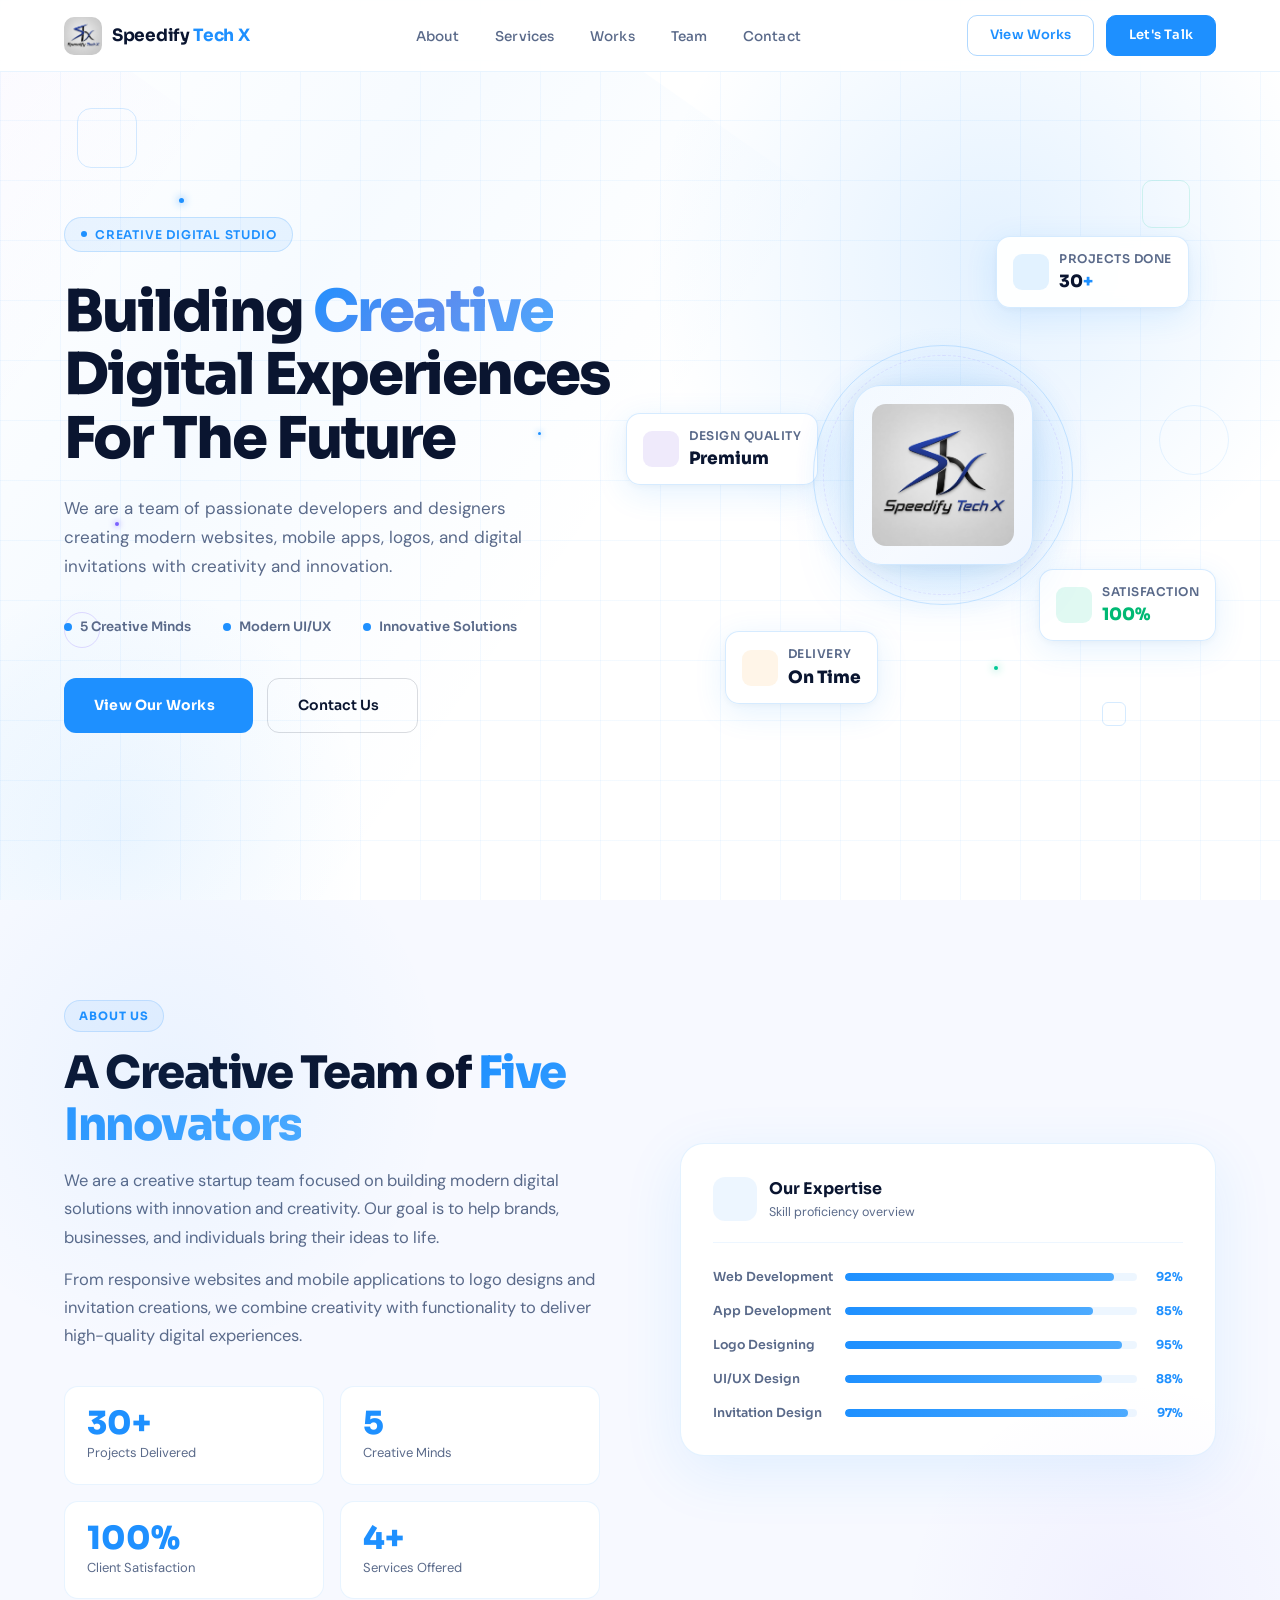
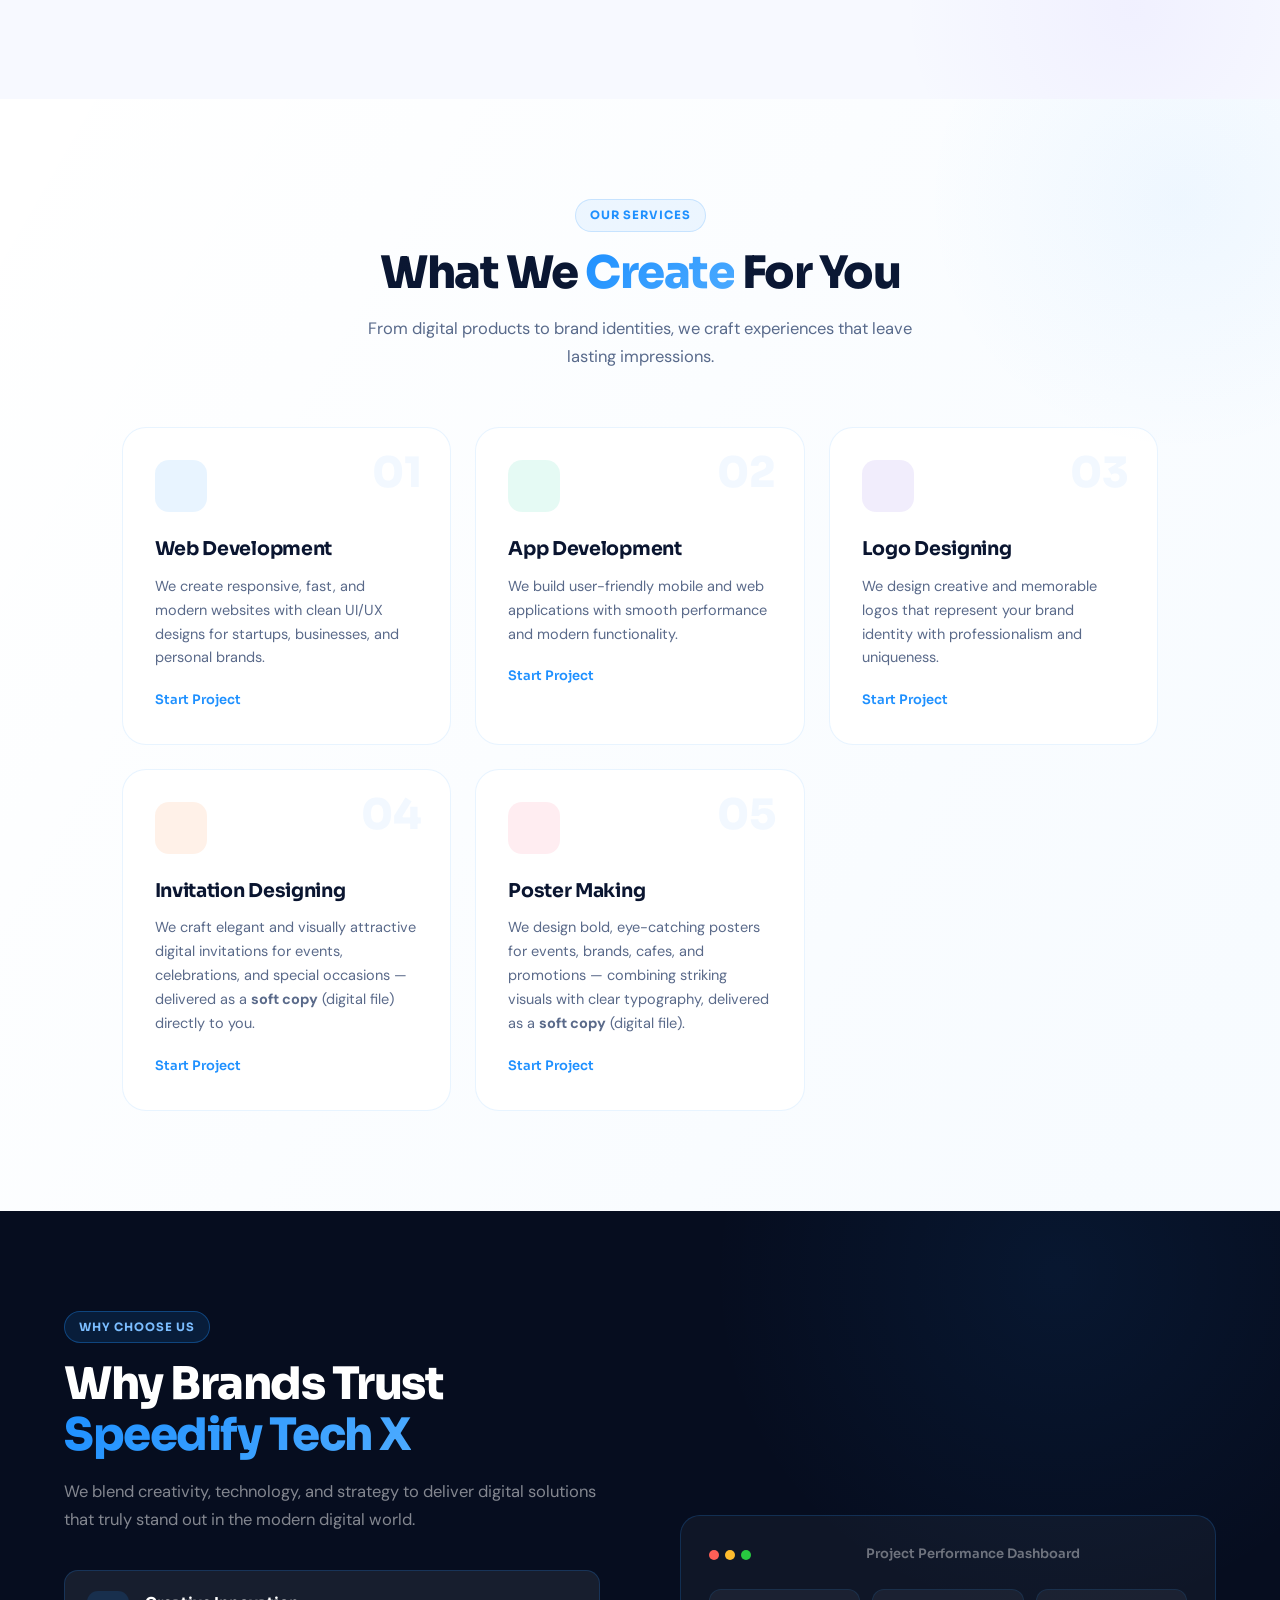
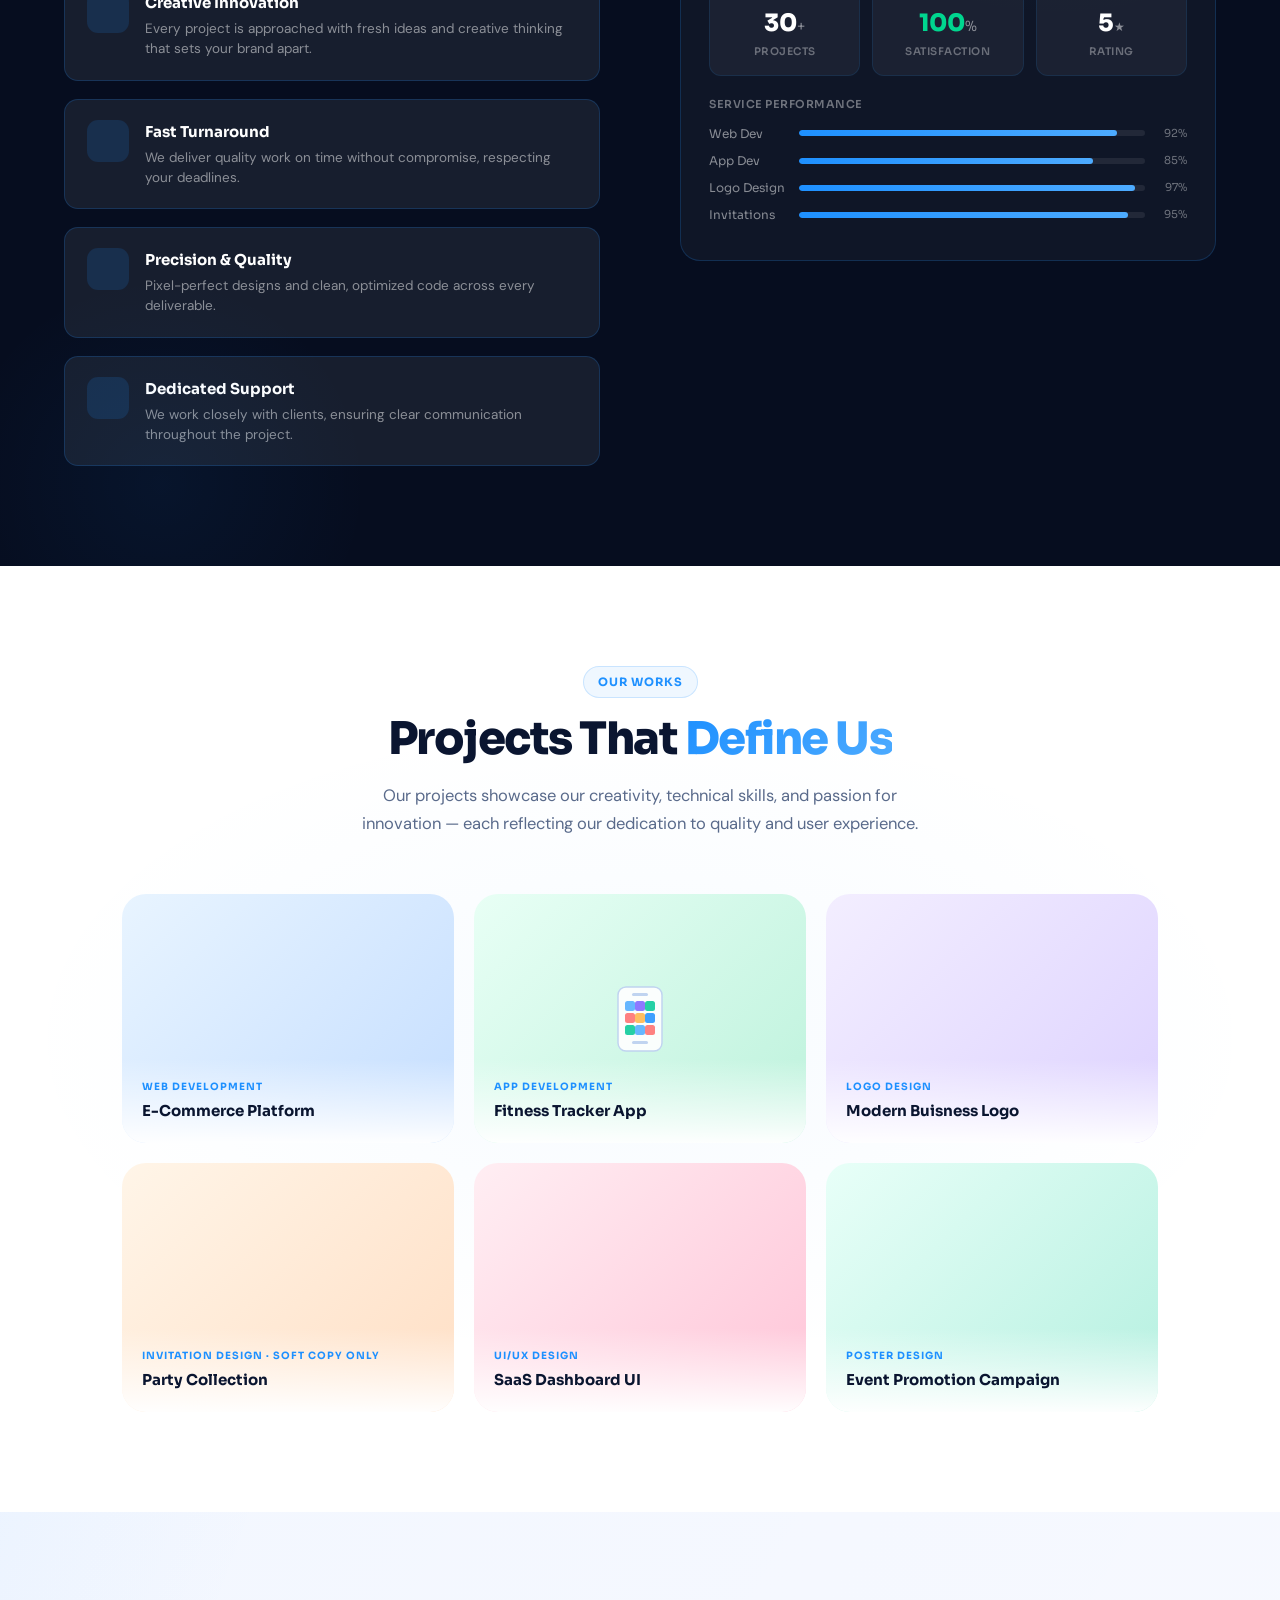
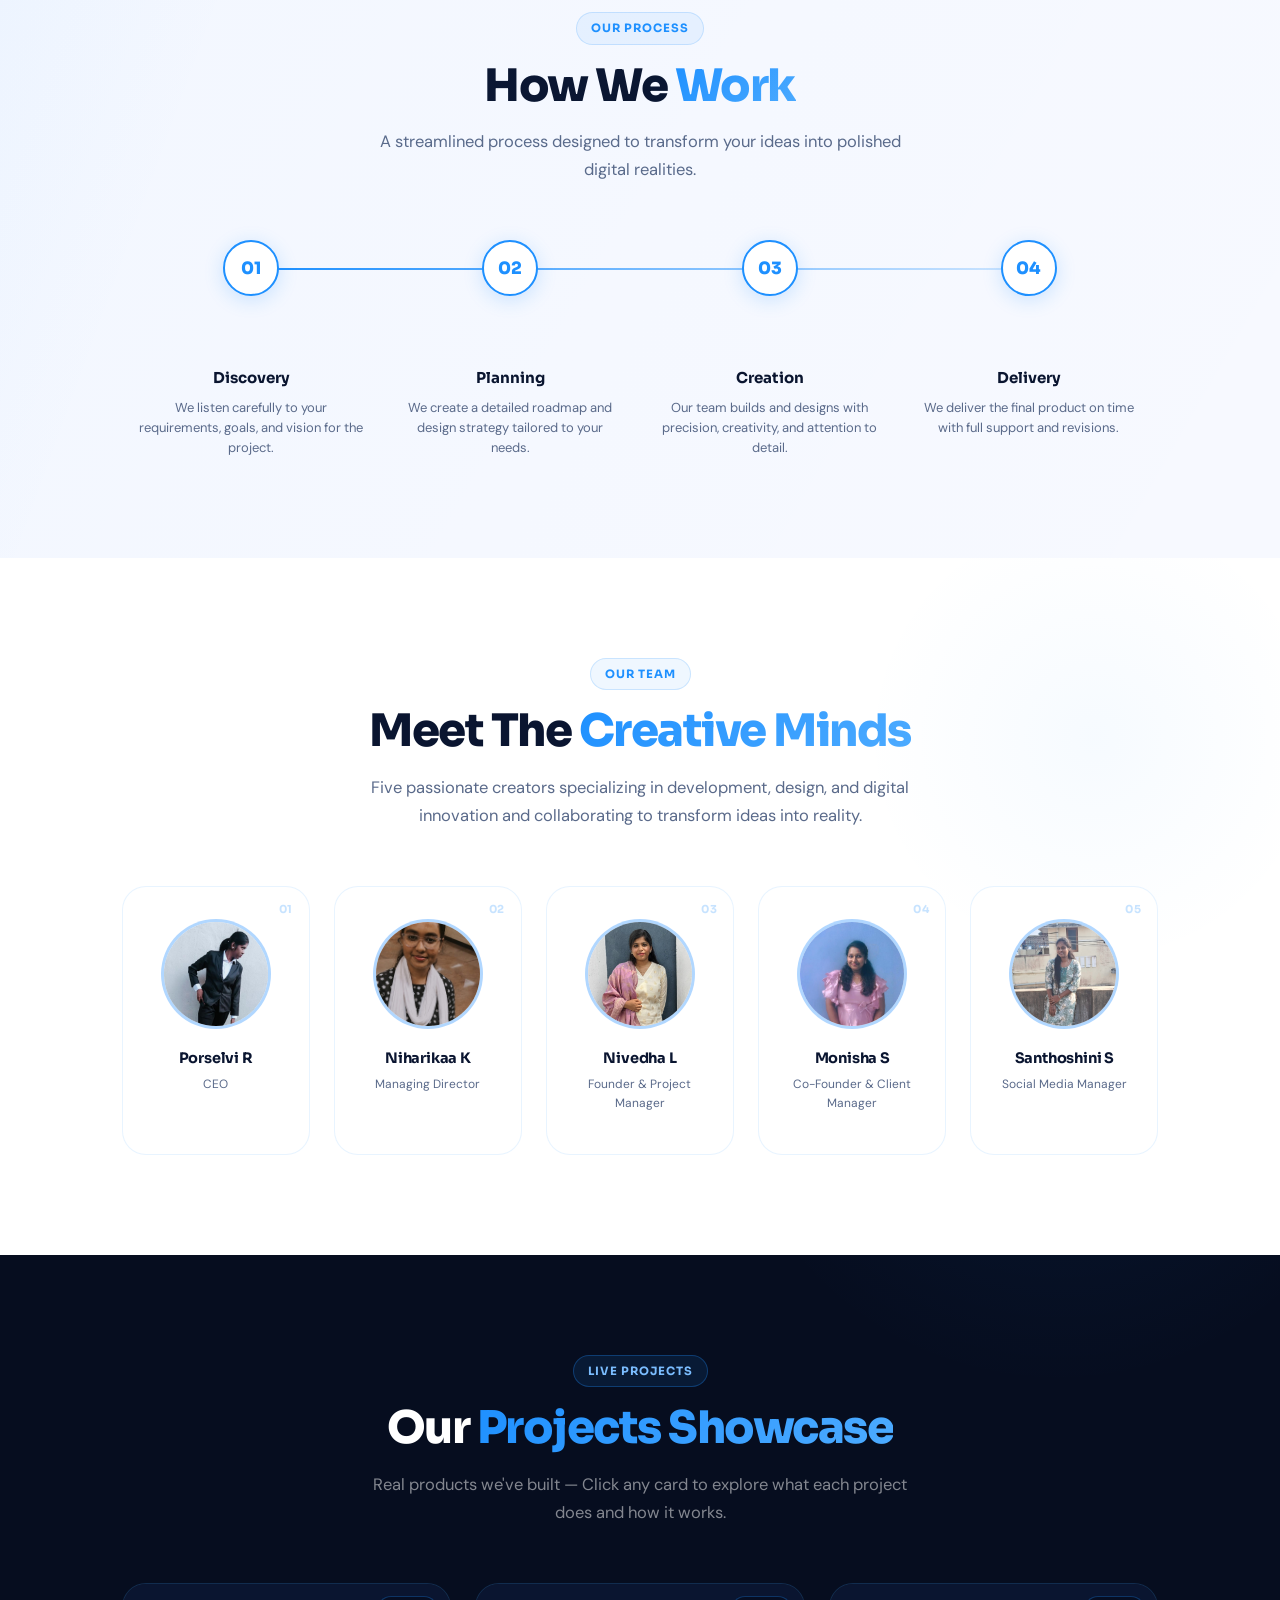
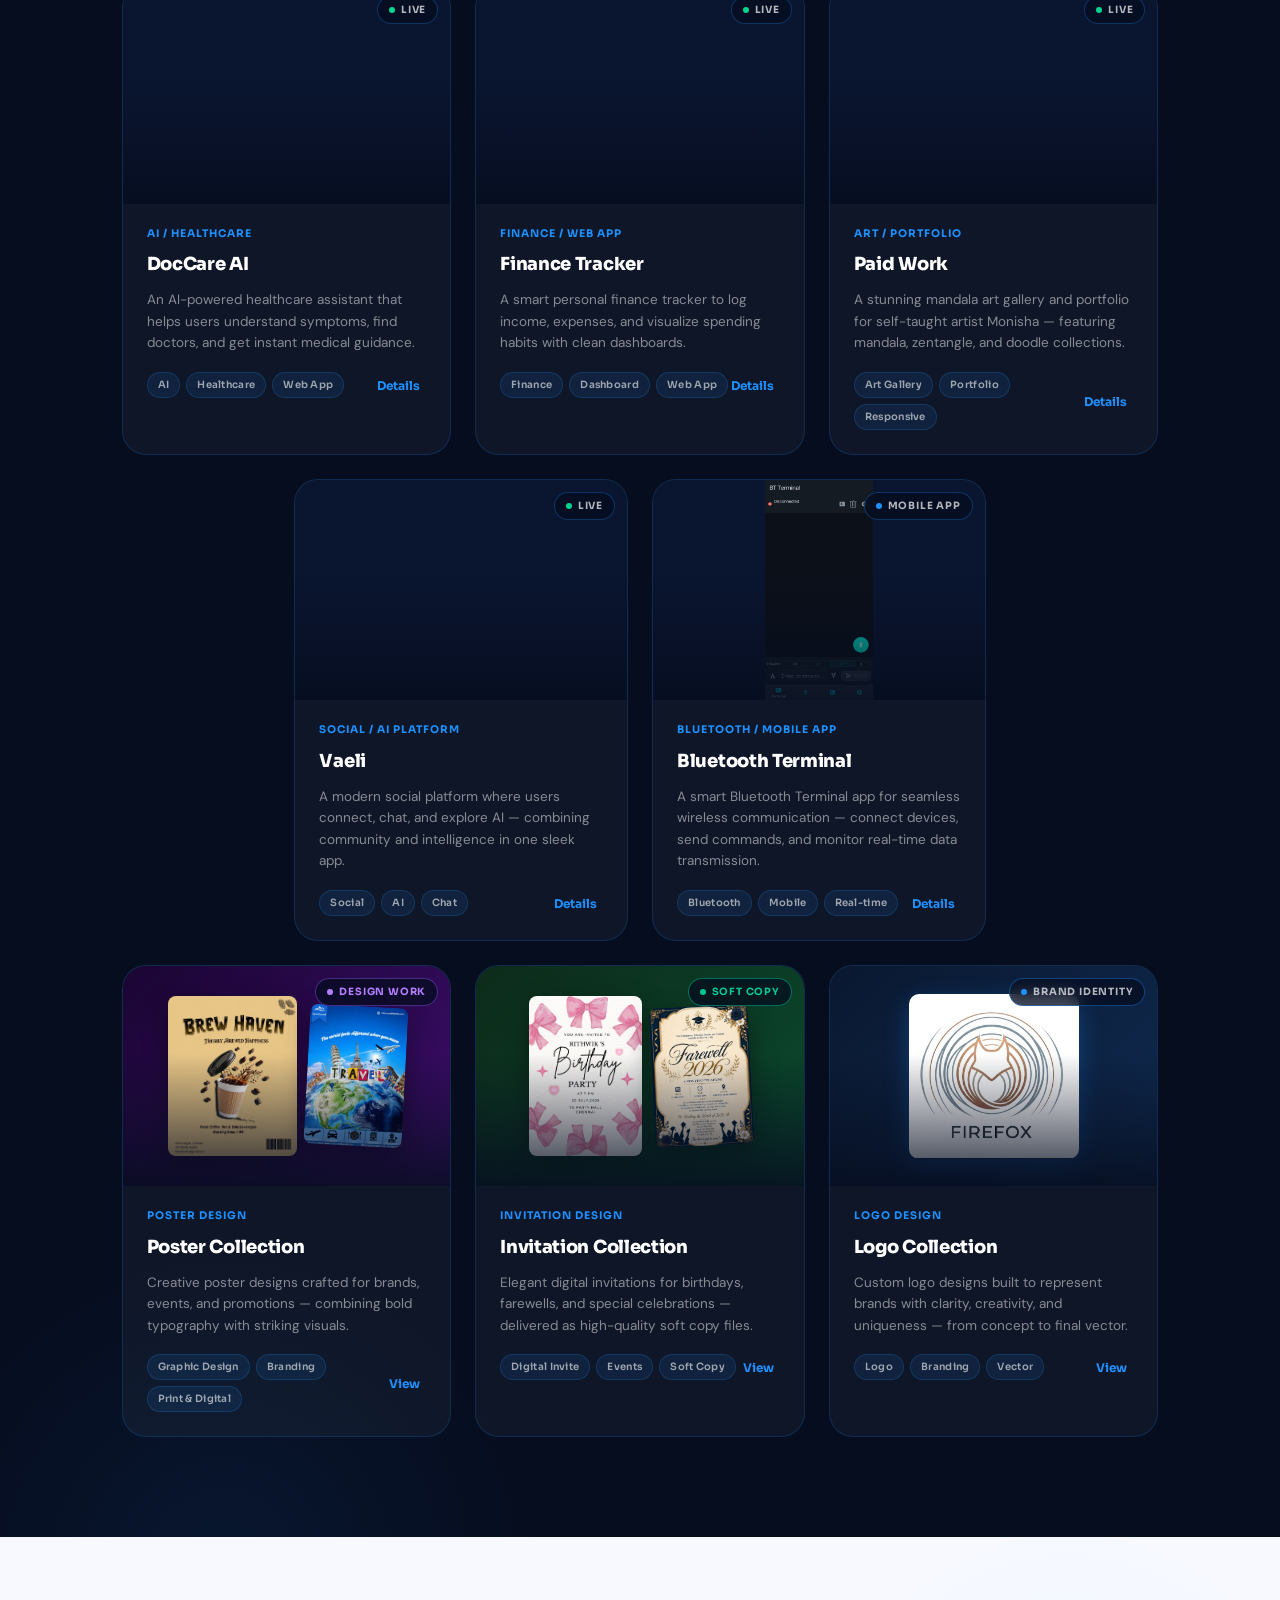
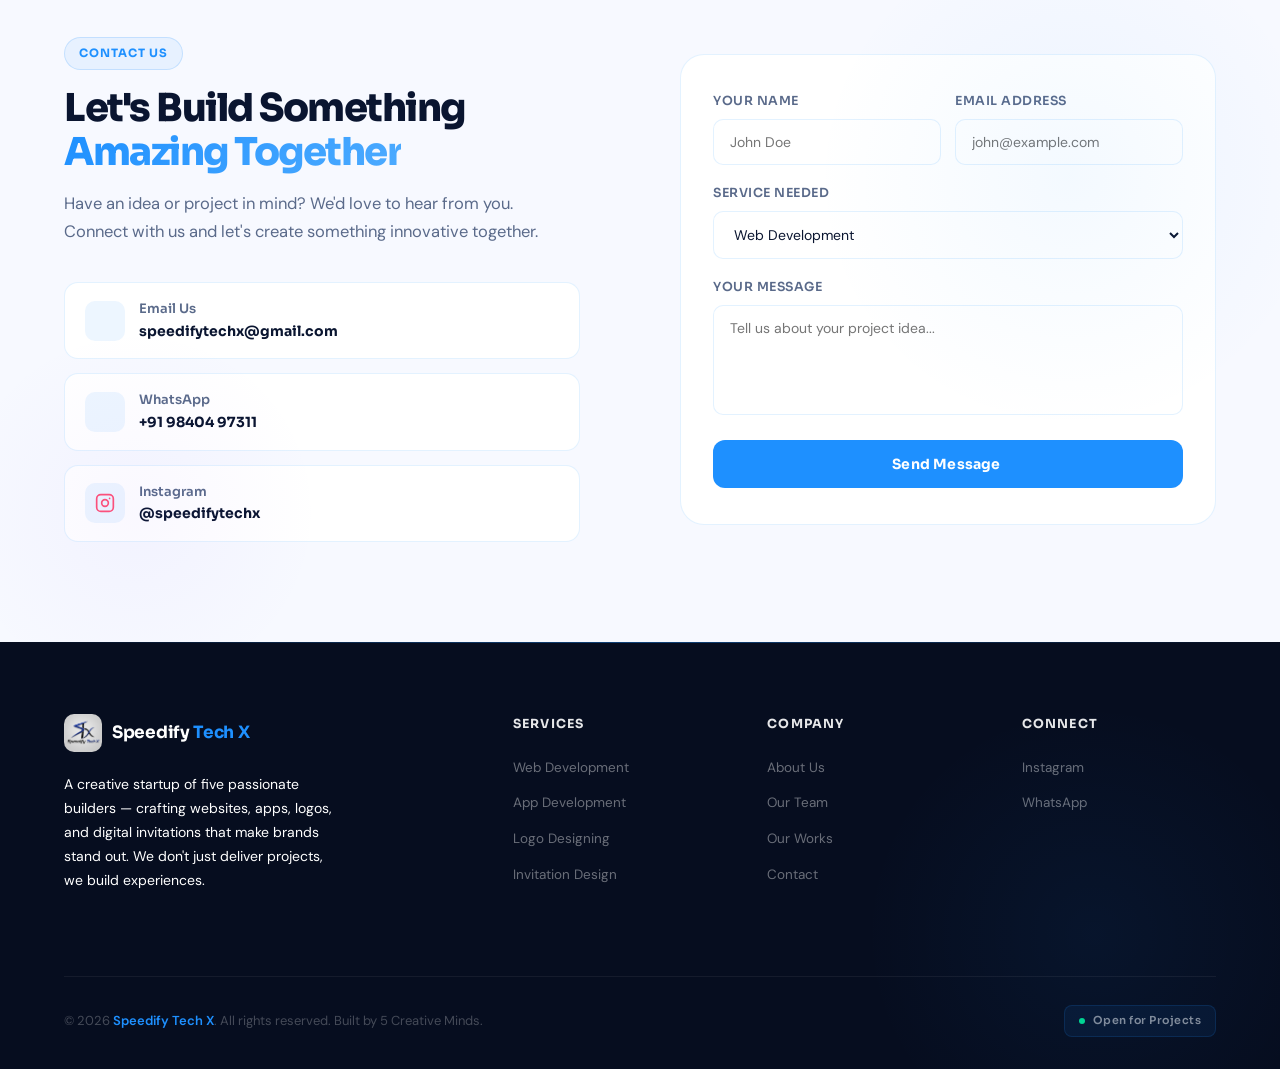
==== commit d8094570: "Replace Instagram icon with SVG representation" ====
--- a/index.html
+++ b/index.html
@@ -1702,7 +1702,7 @@
           <div><div class="clink-label">WhatsApp</div><div class="clink-val">+91 98404 97311</div></div>
         </a>
         <a href="https://www.instagram.com/speedifytechx" target="_blank" rel="noopener" class="clink">
-          <div class="clink-icon"><span class="icon icon-pink"><i data-lucide="instagram"></i></span></div>
+          <div class="clink-icon"><span class="icon icon-pink"><svg xmlns="http://www.w3.org/2000/svg" width="20" height="20" viewBox="0 0 24 24" fill="none" stroke="currentColor" stroke-width="2" stroke-linecap="round" stroke-linejoin="round"><rect x="2" y="2" width="20" height="20" rx="5" ry="5"/><circle cx="12" cy="12" r="4"/><circle cx="17.5" cy="6.5" r="1" fill="currentColor" stroke="none"/></svg></span></div>
           <div><div class="clink-label">Instagram</div><div class="clink-val">@speedifytechx</div></div>
         </a>
       </div>
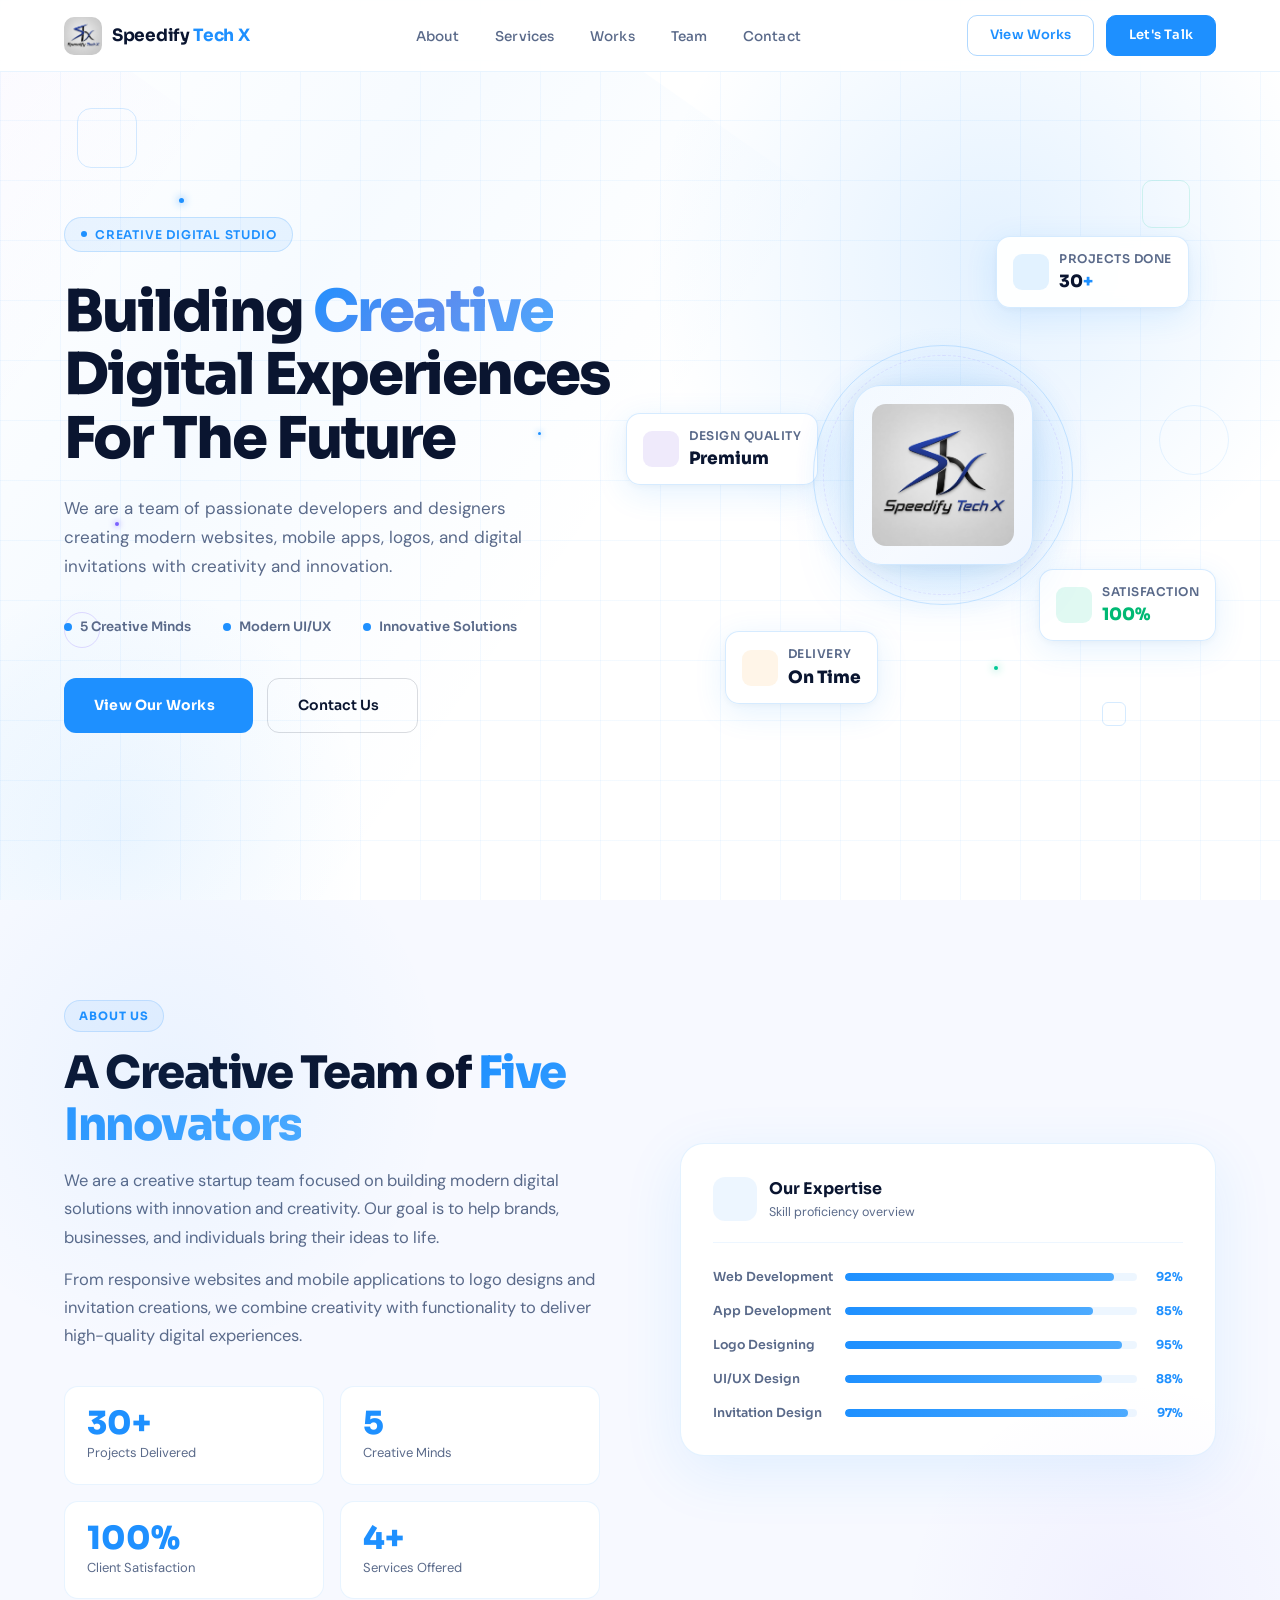
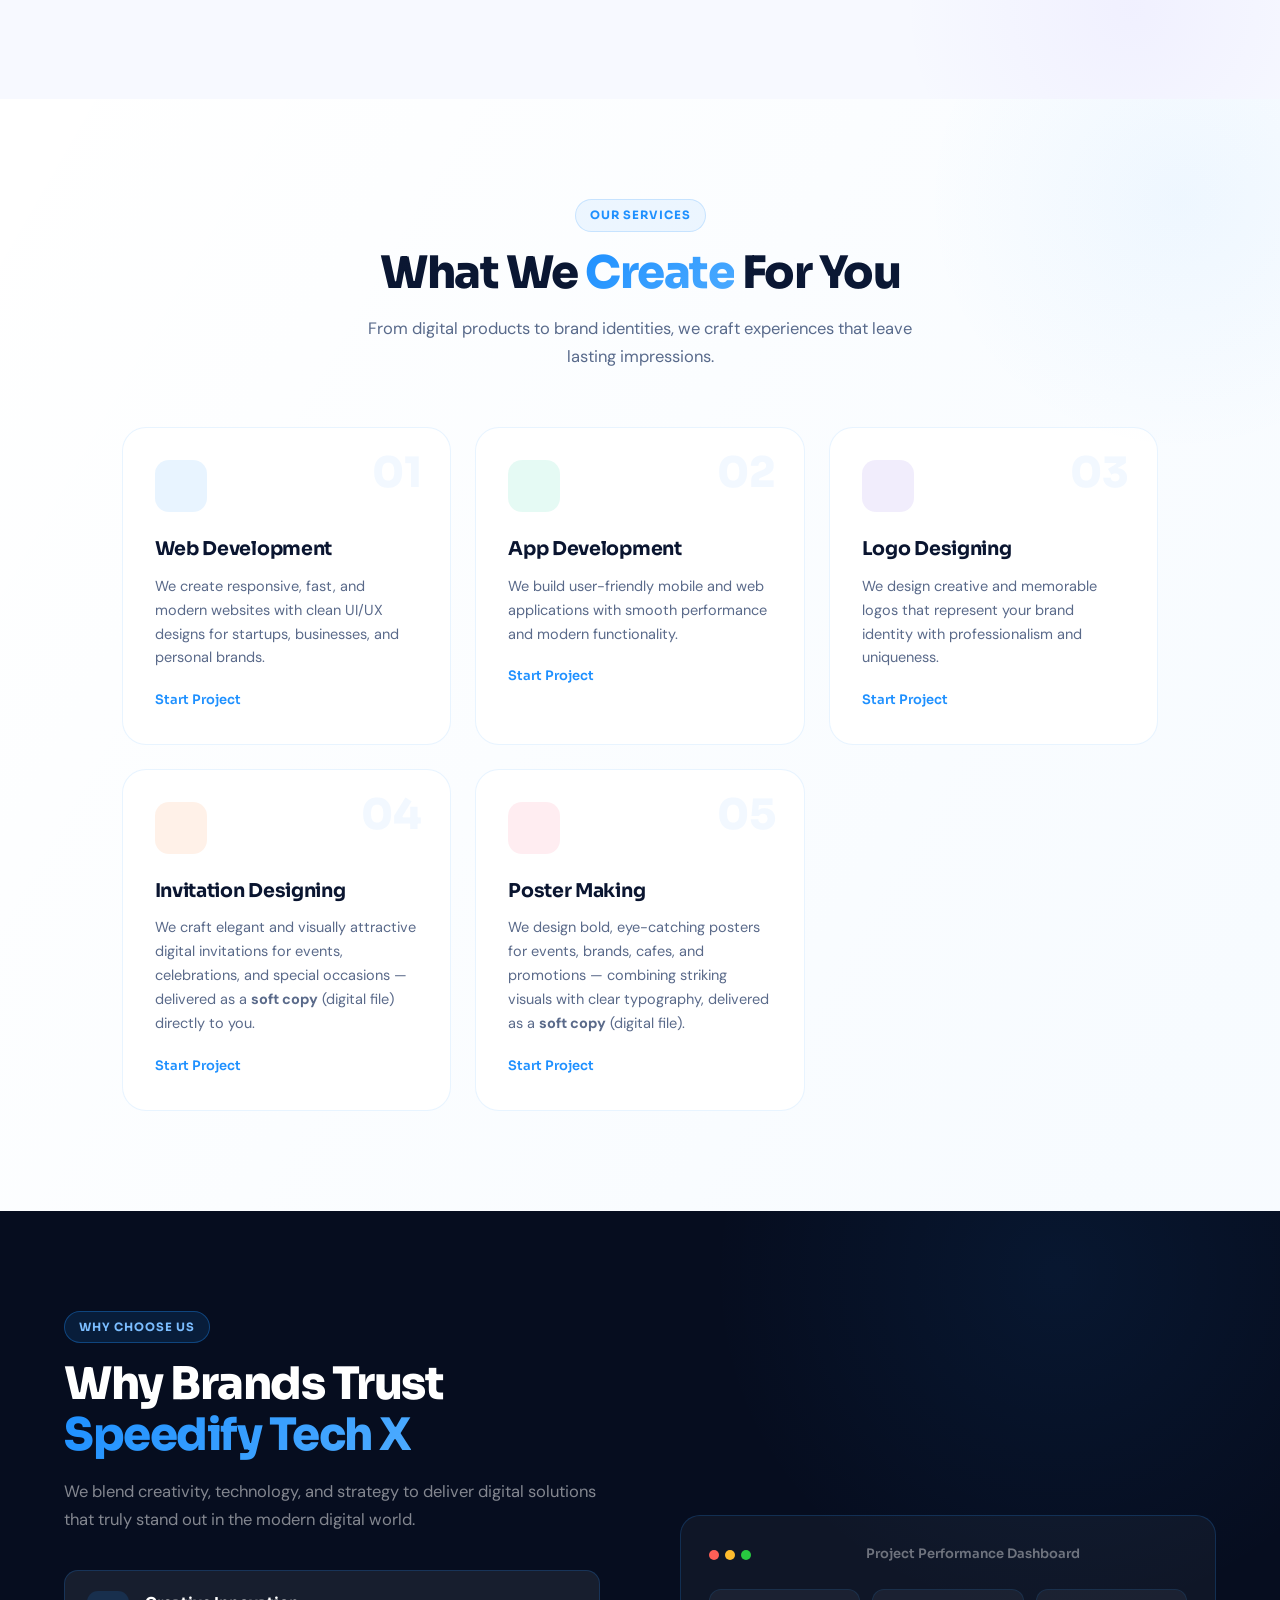
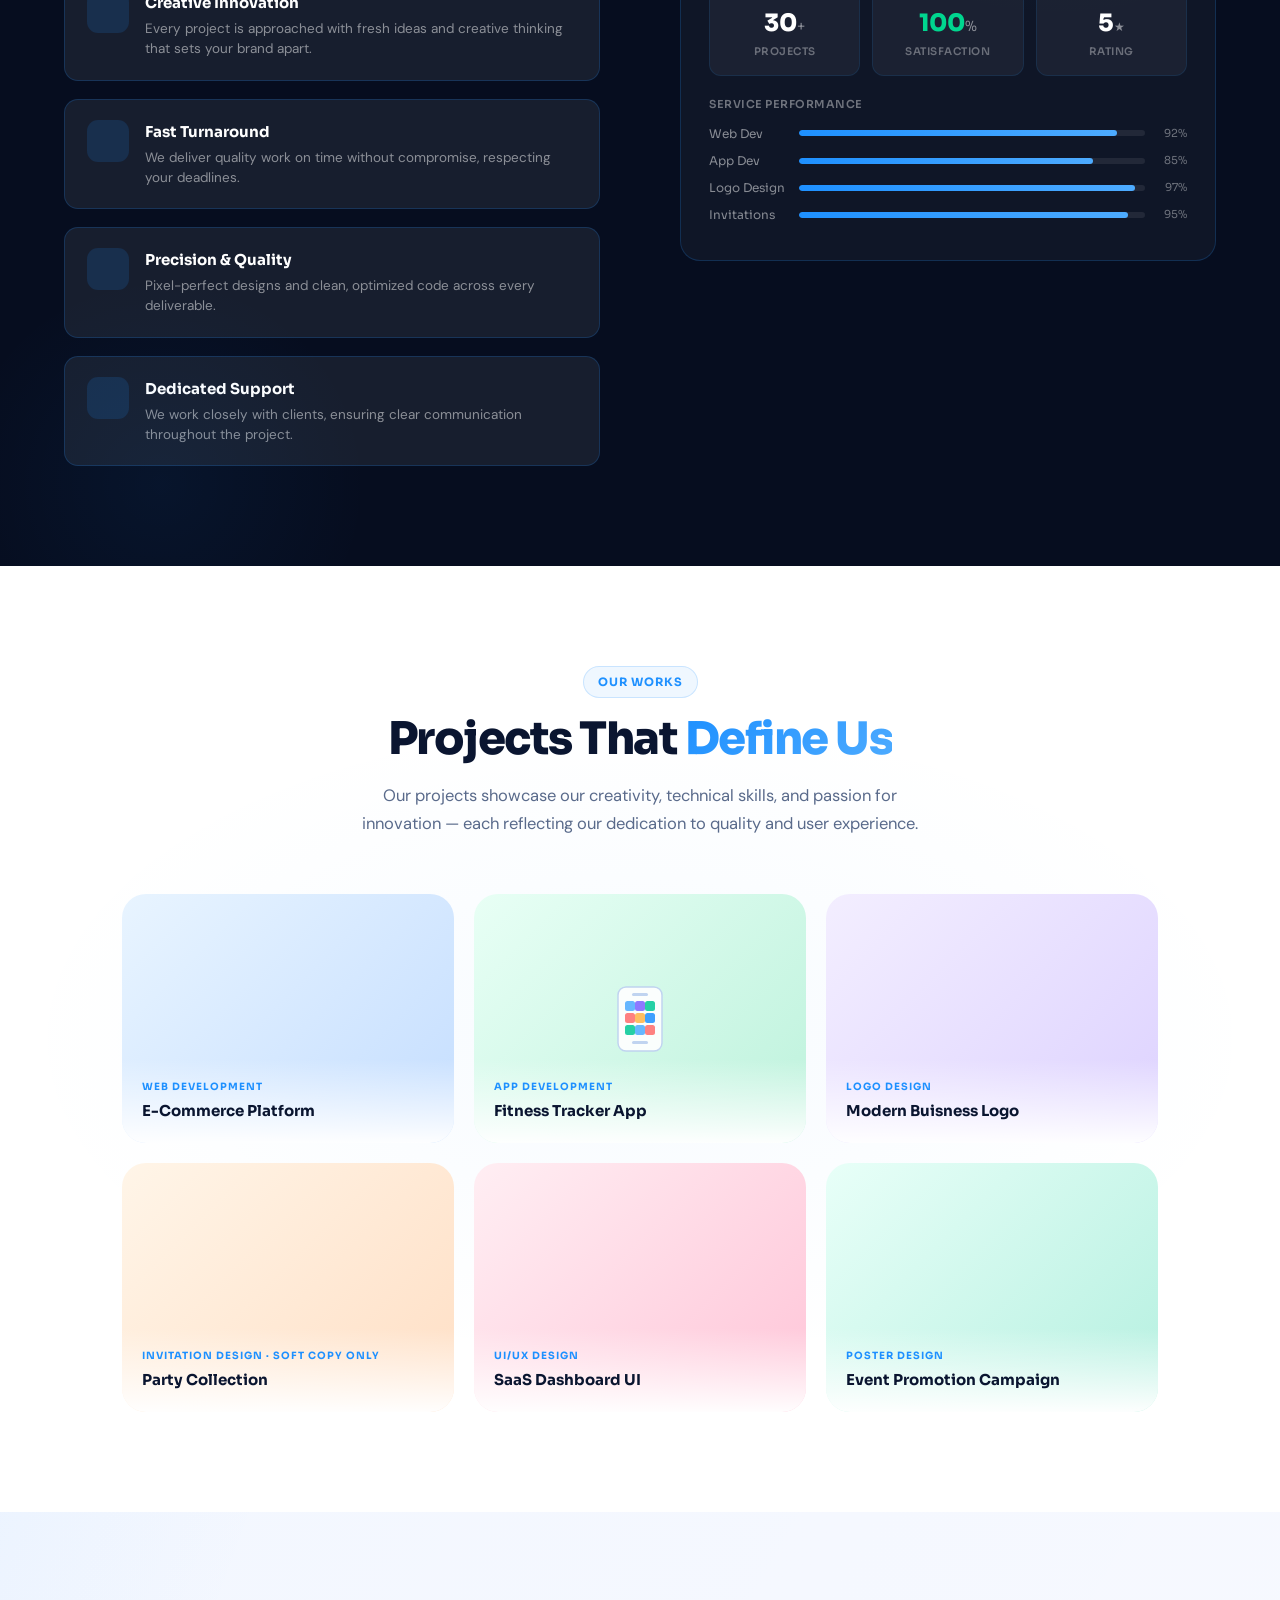
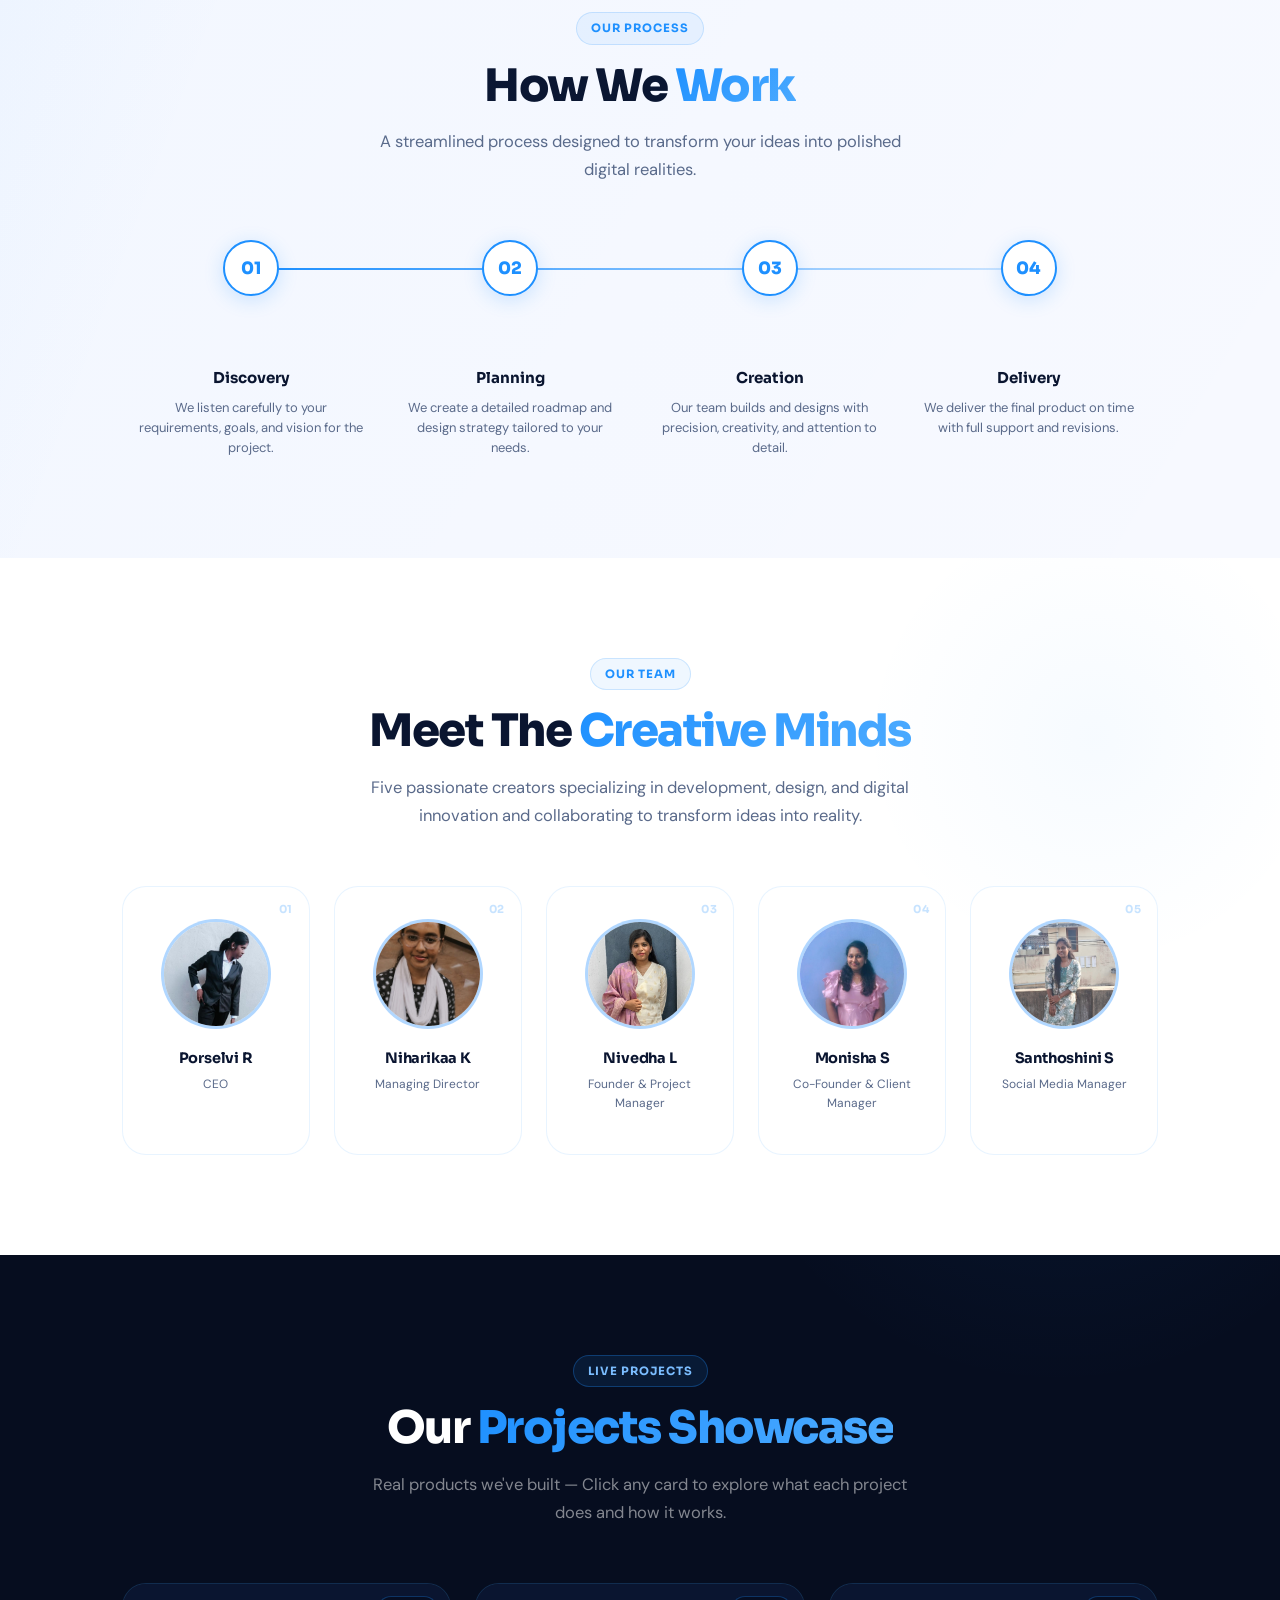
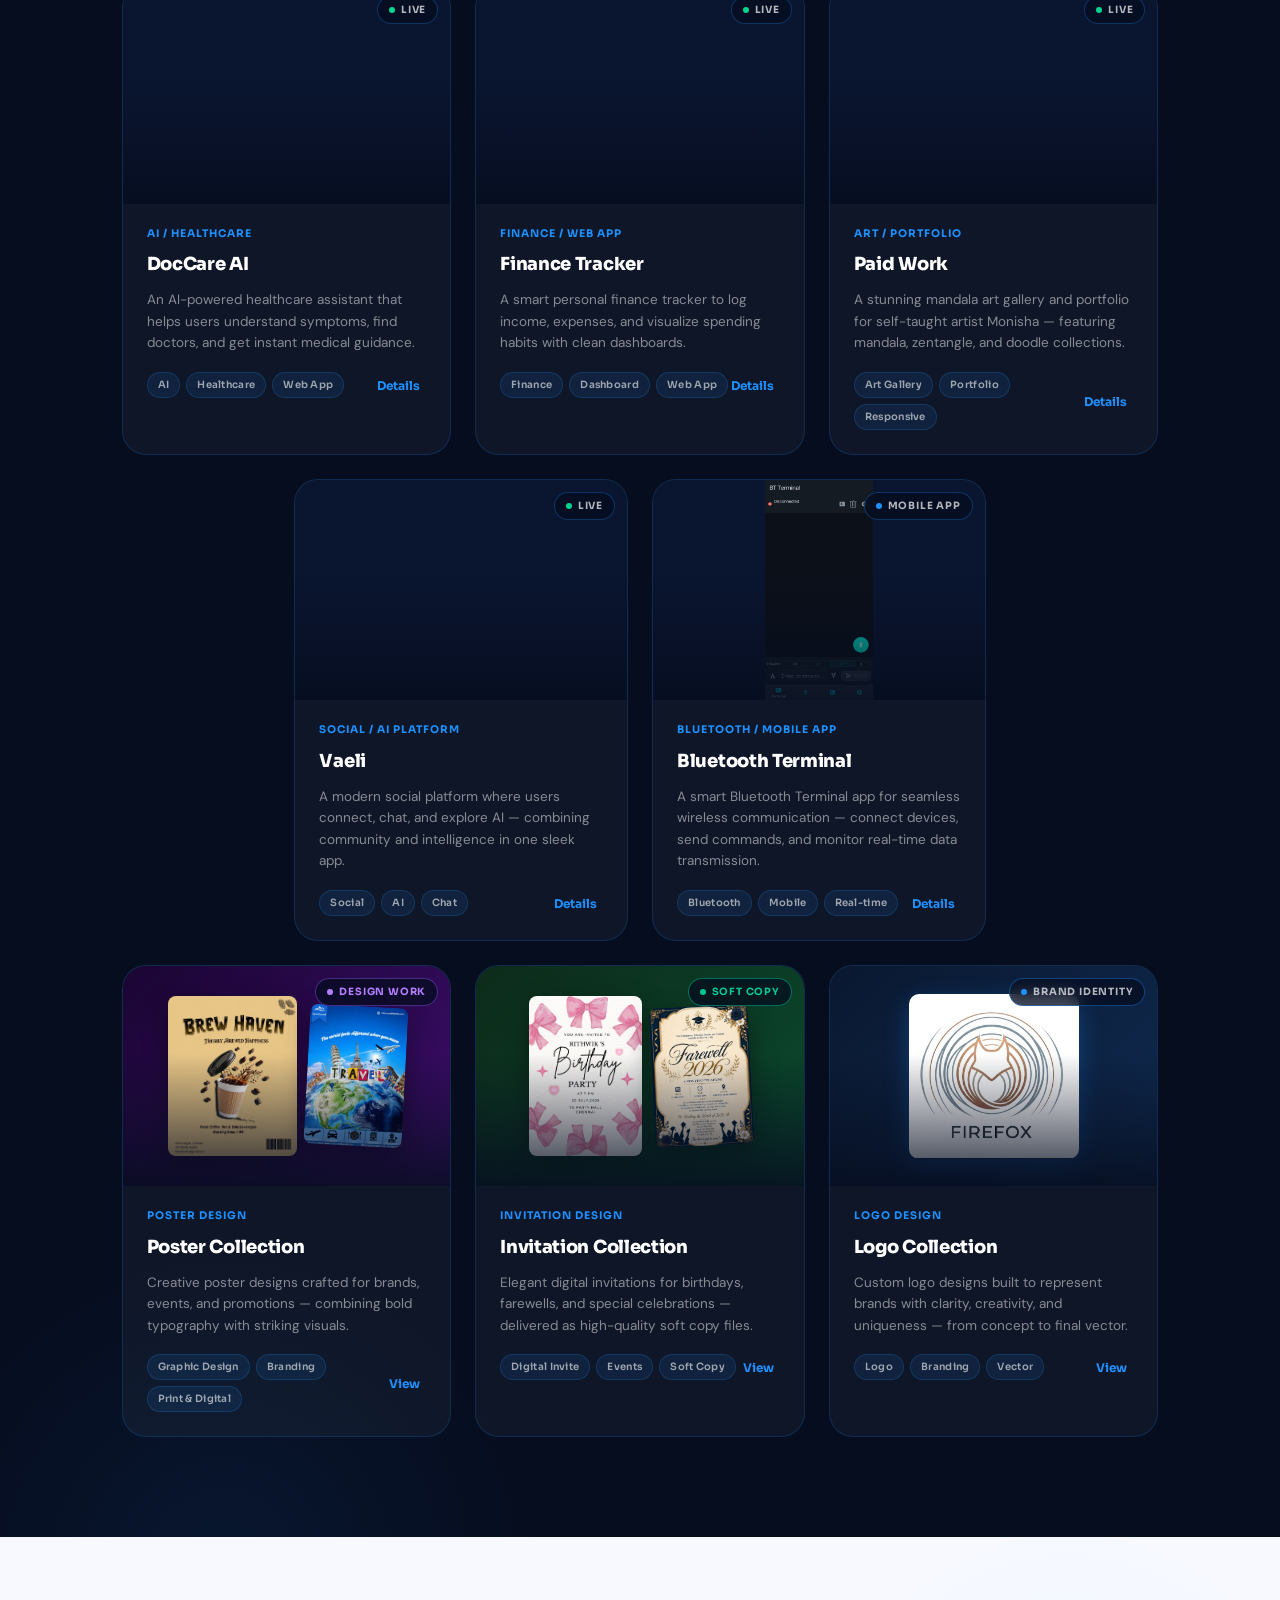
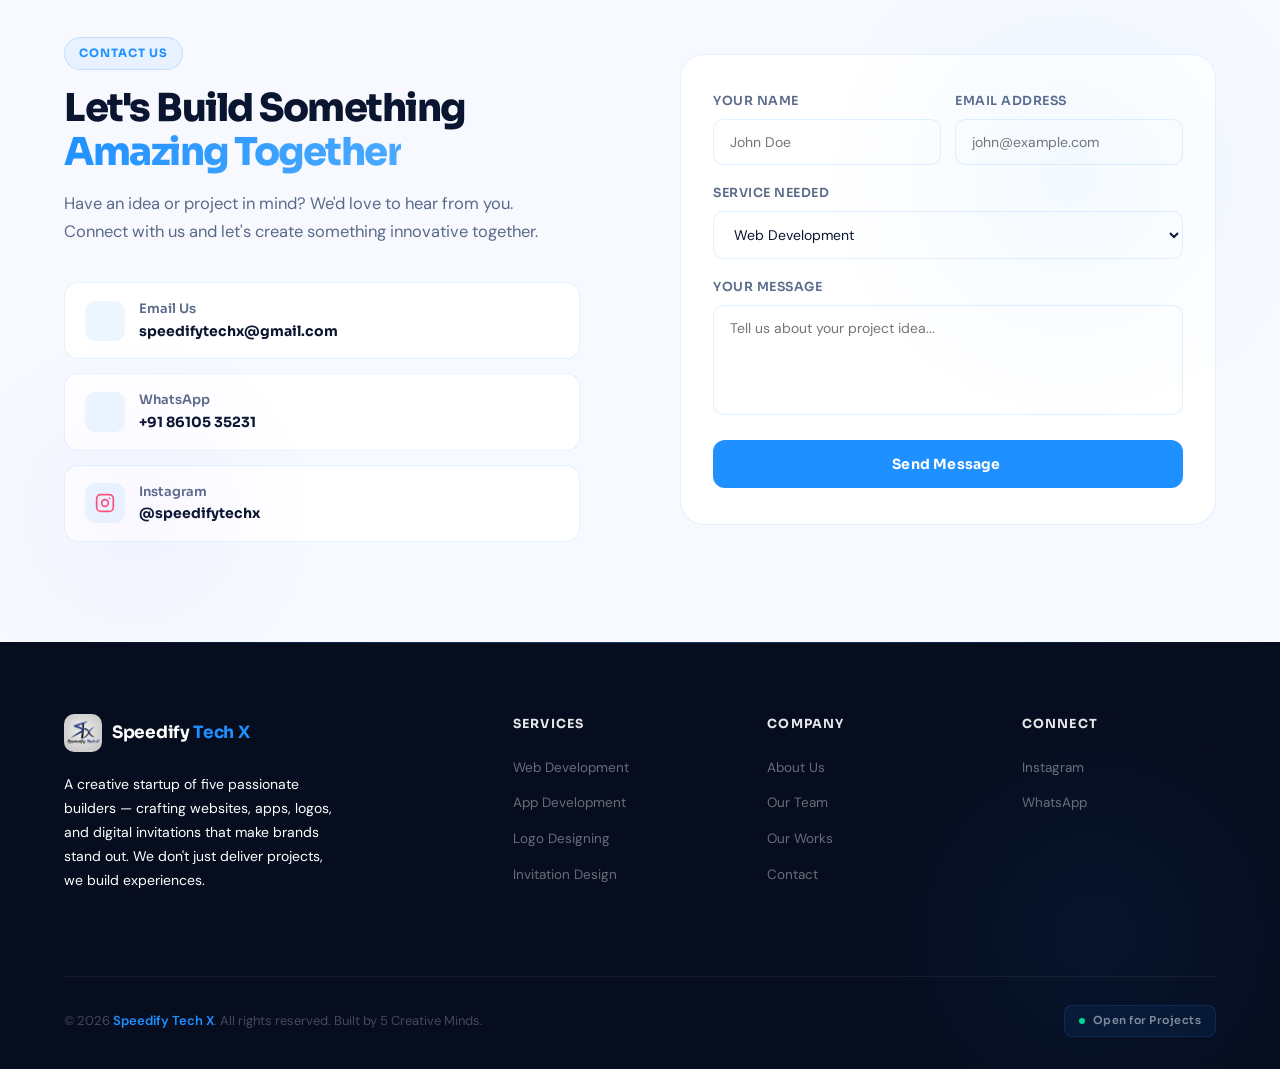
==== commit 5a9c2015: "Update index.html" ====
--- a/index.html
+++ b/index.html
@@ -1699,7 +1699,7 @@
         </a>
         <a href="https://wa.me/919840497311" target="_blank" rel="noopener" class="clink">
           <div class="clink-icon"><span class="icon icon-teal"><i data-lucide="message-circle"></i></span></div>
-          <div><div class="clink-label">WhatsApp</div><div class="clink-val">+91 98404 97311</div></div>
+          <div><div class="clink-label">WhatsApp</div><div class="clink-val">+91 86105 35231</div></div>
         </a>
         <a href="https://www.instagram.com/speedifytechx" target="_blank" rel="noopener" class="clink">
           <div class="clink-icon"><span class="icon icon-pink"><svg xmlns="http://www.w3.org/2000/svg" width="20" height="20" viewBox="0 0 24 24" fill="none" stroke="currentColor" stroke-width="2" stroke-linecap="round" stroke-linejoin="round"><rect x="2" y="2" width="20" height="20" rx="5" ry="5"/><circle cx="12" cy="12" r="4"/><circle cx="17.5" cy="6.5" r="1" fill="currentColor" stroke="none"/></svg></span></div>
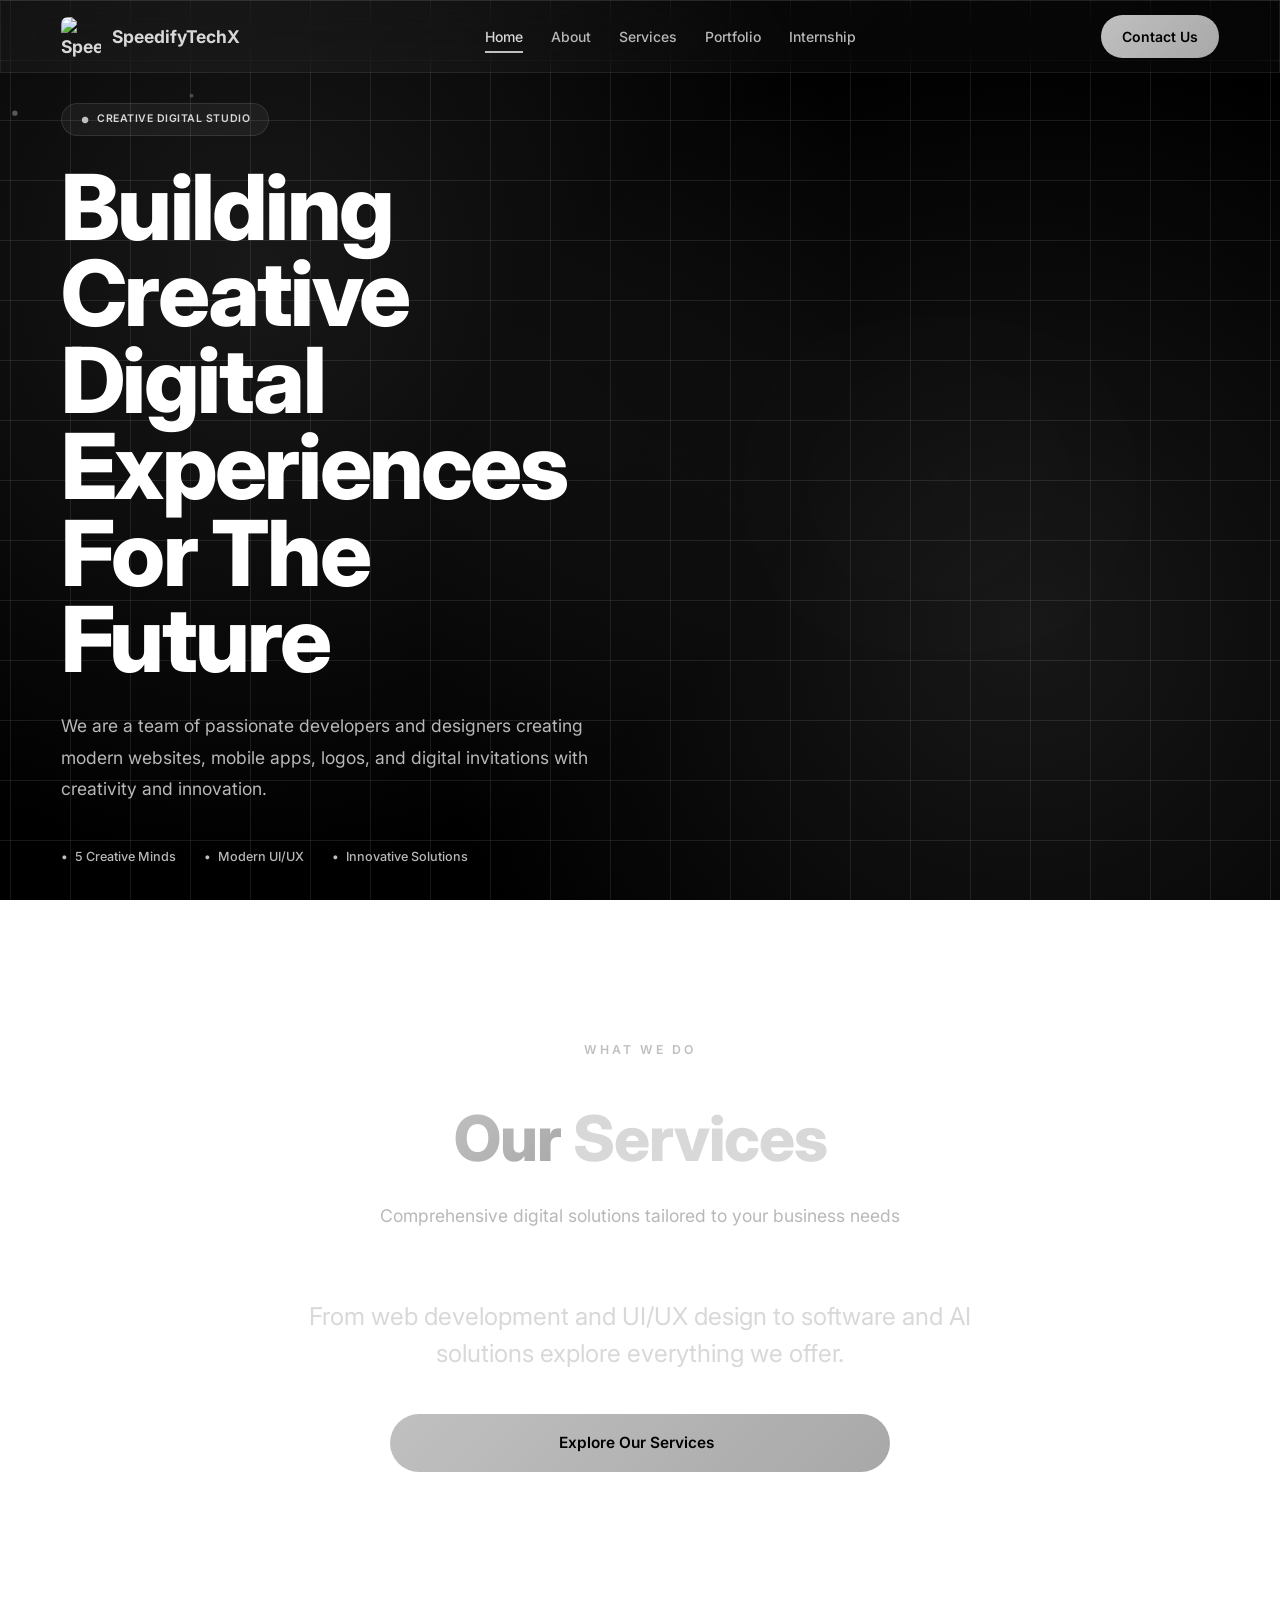
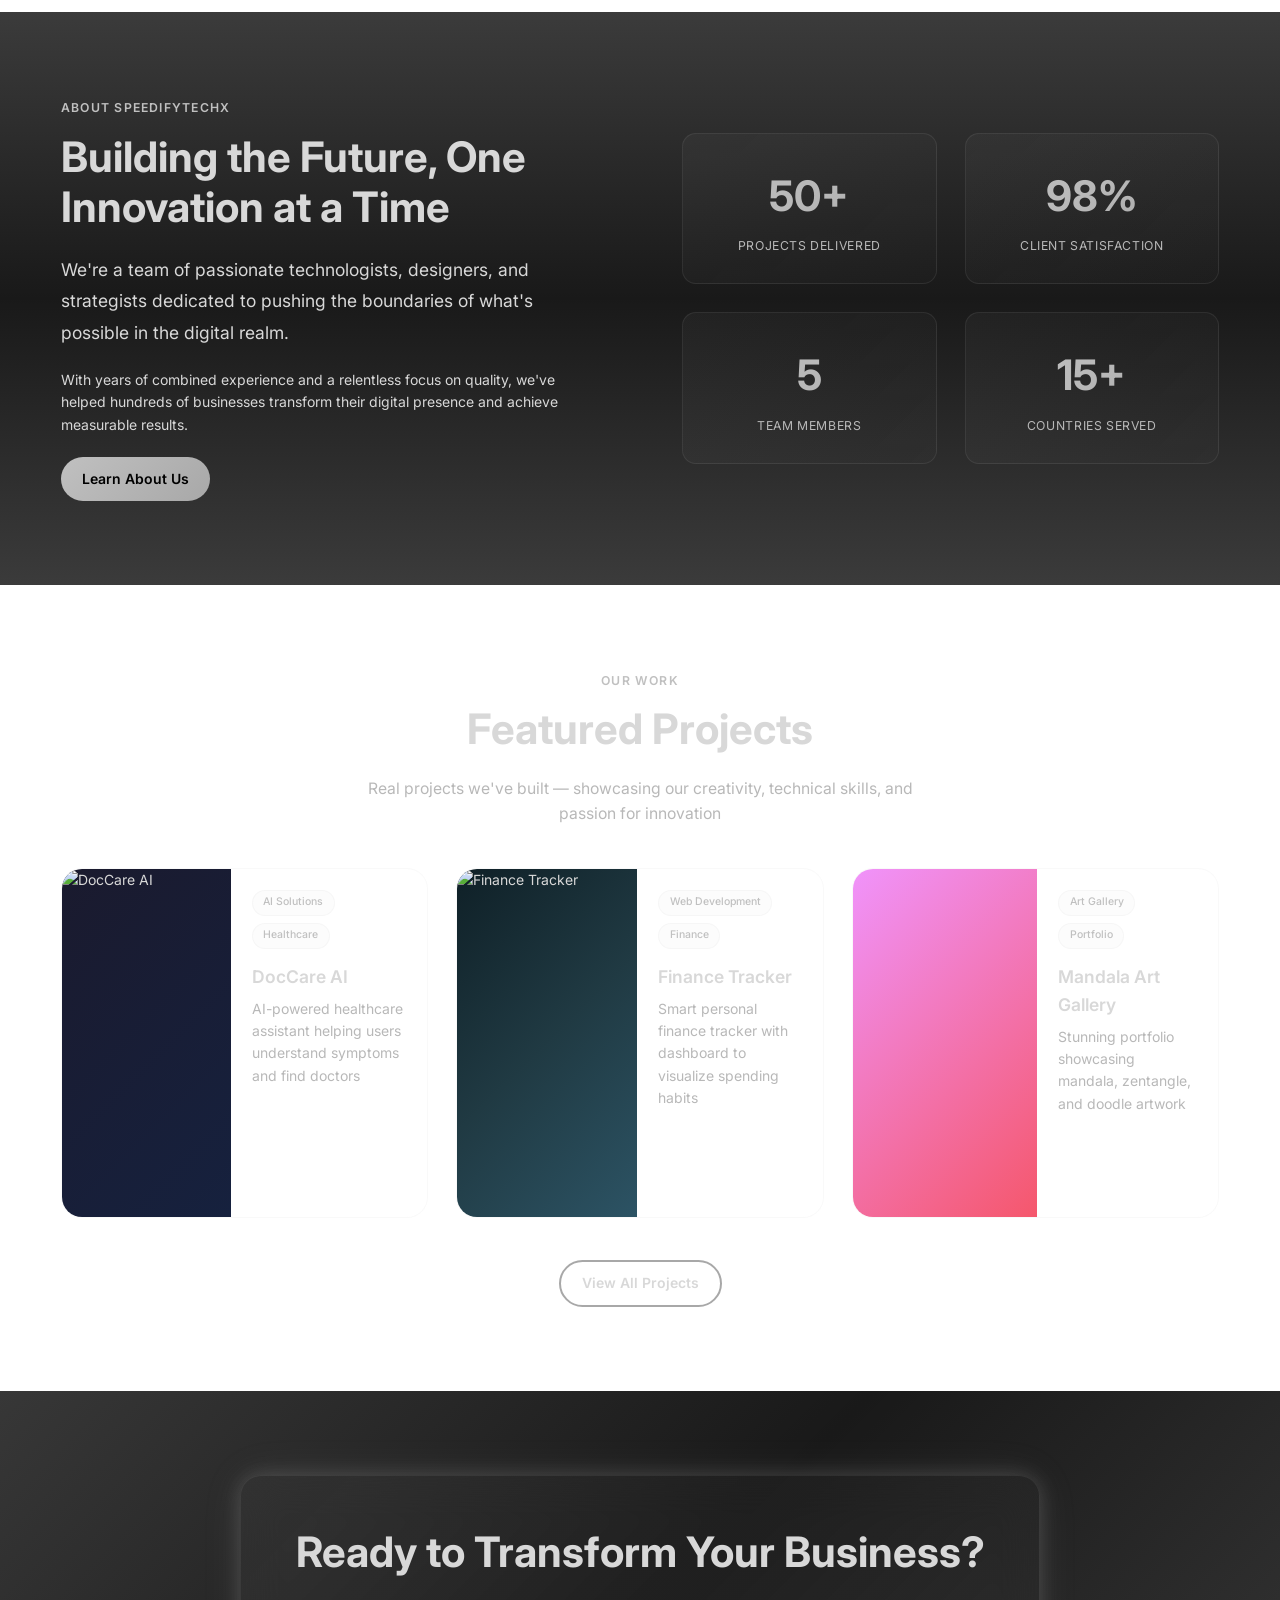
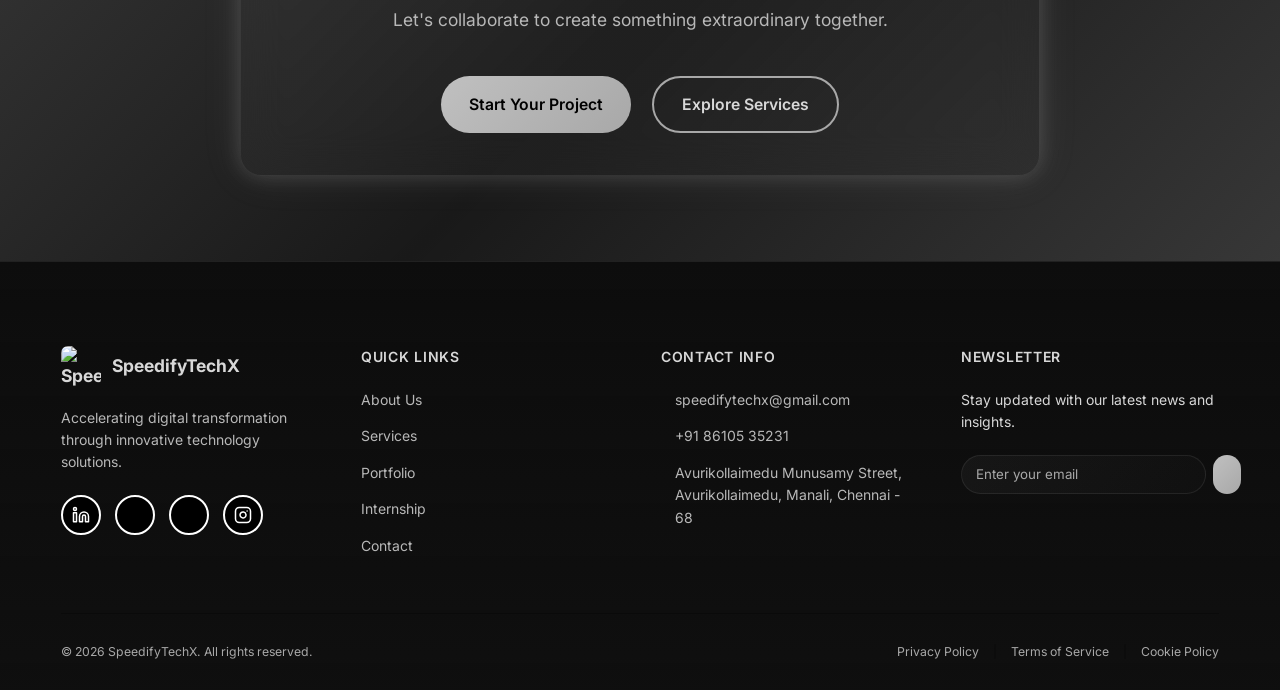
==== commit 84cf9c24: "Add files via upload" ====
--- a/index.html
+++ b/index.html
@@ -1,1785 +1,379 @@
-<!DOCTYPE html>
-<html lang="en">
-<head>
-<meta charset="UTF-8">
-<meta name="viewport" content="width=device-width, initial-scale=1.0">
-<title>Speedify Tech X</title>
-<link href="https://fonts.googleapis.com/css2?family=Sora:wght@300;400;500;600;700;800&family=DM+Sans:wght@300;400;500;600&display=swap" rel="stylesheet">
-<script src="https://unpkg.com/lucide@latest/dist/umd/lucide.min.js"></script>
-<style>
-*,*::before,*::after{margin:0;padding:0;box-sizing:border-box}
-:root{
-  --blue:#1E90FF;
-  --blue-light:#4DABFF;
-  --blue-deep:#0066CC;
-  --blue-glow:rgba(30,144,255,0.18);
-  --blue-glow2:rgba(30,144,255,0.08);
-  --navy:#060D1F;
-  --navy2:#0A1530;
-  --navy3:#0F1E40;
-  --white:#FFFFFF;
-  --off:#F7F9FF;
-  --text:#0A1530;
-  --muted:#5A6A8A;
-  --glass:rgba(255,255,255,0.07);
-  --glass-border:rgba(30,144,255,0.2);
-  --radius:16px;
-  --radius-lg:24px;
-  --font:'Sora',sans-serif;
-  --font-body:'DM Sans',sans-serif;
-}
-html{scroll-behavior:smooth}
-body{font-family:var(--font-body);background:var(--white);color:var(--text);overflow-x:hidden;line-height:1.6}
-
-/* ===== LUCIDE ICONS ===== */
-.icon{display:inline-flex;align-items:center;justify-content:center;flex-shrink:0}
-.icon svg{display:block}
-/* Icon sizes */
-.icon-sm svg{width:16px;height:16px}
-.icon-md svg{width:20px;height:20px}
-.icon-lg svg{width:24px;height:24px}
-.icon-xl svg{width:28px;height:28px}
-/* Colored icon wrappers */
-.fcard-icon .icon svg{width:20px;height:20px;stroke:currentColor}
-.scard-icon .icon svg{width:26px;height:26px;stroke:currentColor}
-.wfeat-icon .icon svg{width:22px;height:22px;stroke:currentColor}
-.about-card-icon .icon svg{width:22px;height:22px;stroke:currentColor}
-.pstep-icon .icon svg{width:26px;height:26px;stroke:currentColor}
-.clink-icon .icon svg{width:20px;height:20px;stroke:currentColor}
-.proj-modal-feat-icon .icon svg{width:22px;height:22px;stroke:currentColor}
-.proj-modal-feat-icon{display:flex;align-items:center;justify-content:center;flex-shrink:0}
-/* pcard-bg large icon */
-.pcard-bg .icon svg{width:56px;height:56px;stroke:currentColor;stroke-width:1.2}
-/* proj-open-btn arrow */
-.proj-open-btn .icon svg{width:14px;height:14px;stroke:currentColor}
-/* modal close button */
-.proj-modal-close .icon svg,.lightbox-close .icon svg{width:18px;height:18px;stroke:currentColor}
-/* button arrows */
-.btn-arrow .icon svg{width:16px;height:16px;stroke:currentColor}
-.scard-link .icon svg{width:14px;height:14px;stroke:currentColor}
-/* softcopy badge icon */
-.softcopy-badge .icon svg{width:16px;height:16px;stroke:currentColor;flex-shrink:0;margin-top:2px}
-/* Color themes */
-.icon-blue{color:var(--blue)}
-.icon-teal{color:#00C896}
-.icon-purple{color:#7B61FF}
-.icon-amber{color:#F5A623}
-.icon-green{color:#00B974}
-.icon-red{color:#FF4D6A}
-.icon-pink{color:#FF5078}
-.icon-white{color:#fff}
-.icon-muted{color:var(--muted)}
-::-webkit-scrollbar{width:6px}
-::-webkit-scrollbar-track{background:#f0f4ff}
-::-webkit-scrollbar-thumb{background:var(--blue);border-radius:4px}
-
-/* Ensure all sections sit above fixed particle canvas */
-nav,section,footer,.proj-modal-overlay,.lightbox{position:relative;z-index:1}
-nav{z-index:999}
-.proj-modal-overlay{z-index:9999}
-.lightbox{z-index:99999}
-
-/* ===== NAVBAR ===== */
-nav{position:fixed;top:0;left:0;right:0;z-index:999;padding:0 5%;height:72px;display:flex;align-items:center;justify-content:space-between;background:rgba(255,255,255,0.92);backdrop-filter:blur(20px);-webkit-backdrop-filter:blur(20px);border-bottom:1px solid rgba(30,144,255,0.1);transition:all .3s}
-.nav-logo{display:flex;align-items:center;gap:10px;text-decoration:none}
-.nav-logo-img{width:38px;height:38px;border-radius:10px;object-fit:cover;display:block}
-.nav-brand{font-family:var(--font);font-weight:700;font-size:17px;color:var(--text);letter-spacing:-0.3px}
-.nav-brand span{color:var(--blue)}
-.nav-menu{display:flex;gap:36px;list-style:none}
-.nav-menu a{font-family:var(--font);font-size:13.5px;font-weight:500;color:var(--muted);text-decoration:none;letter-spacing:0.1px;transition:color .2s}
-.nav-menu a:hover{color:var(--blue)}
-.nav-cta{display:flex;gap:12px;align-items:center}
-.btn-nav{font-family:var(--font);font-size:13px;font-weight:600;padding:9px 22px;border-radius:10px;cursor:pointer;transition:all .2s;text-decoration:none;letter-spacing:0.2px}
-.btn-nav-ghost{background:transparent;border:1.5px solid rgba(30,144,255,0.35);color:var(--blue)}
-.btn-nav-ghost:hover{background:var(--blue-glow2);border-color:var(--blue)}
-.btn-nav-solid{background:var(--blue);border:1.5px solid var(--blue);color:white}
-.btn-nav-solid:hover{background:var(--blue-deep);box-shadow:0 4px 20px rgba(30,144,255,0.35)}
-
-/* ===== HERO ===== */
-.hero{min-height:100vh;padding:130px 5% 80px;display:flex;align-items:center;position:relative;overflow:hidden;background:#fff}
-.hero-bg{position:absolute;inset:0;pointer-events:none}
-.hero-grid{position:absolute;inset:0;background-image:linear-gradient(rgba(30,144,255,0.04) 1px,transparent 1px),linear-gradient(90deg,rgba(30,144,255,0.04) 1px,transparent 1px);background-size:60px 60px}
-.hero-orb1{position:absolute;top:-10%;right:-5%;width:700px;height:700px;background:radial-gradient(circle,rgba(30,144,255,0.12) 0%,transparent 70%);border-radius:50%}
-.hero-orb2{position:absolute;bottom:-20%;left:-10%;width:500px;height:500px;background:radial-gradient(circle,rgba(30,144,255,0.07) 0%,transparent 70%);border-radius:50%}
-.hero-inner{position:relative;display:grid;grid-template-columns:1fr 1fr;gap:60px;align-items:center;max-width:1280px;margin:0 auto;width:100%}
-.hero-left{display:block}
-.hero-eyebrow{display:inline-flex;align-items:center;gap:8px;background:rgba(30,144,255,0.08);border:1px solid rgba(30,144,255,0.2);padding:7px 16px;border-radius:40px;margin-bottom:28px}
-.hero-eyebrow span{font-family:var(--font);font-size:12px;font-weight:600;color:var(--blue);letter-spacing:0.8px;text-transform:uppercase}
-.hero-eyebrow-dot{width:6px;height:6px;background:var(--blue);border-radius:50%;animation:pulse-dot 2s ease-in-out infinite}
-@keyframes pulse-dot{0%,100%{opacity:1;transform:scale(1)}50%{opacity:0.5;transform:scale(0.7)}}
-.hero-h1{font-family:var(--font);font-size:clamp(36px,4.5vw,62px);font-weight:800;line-height:1.1;letter-spacing:-2px;color:var(--text);margin-bottom:24px}
-.hero-h1 .grad{background:linear-gradient(135deg,var(--blue) 0%,#5B8DEF 50%,var(--blue-light) 100%);-webkit-background-clip:text;-webkit-text-fill-color:transparent;background-clip:text}
-.hero-sub{font-family:var(--font-body);font-size:17px;color:var(--muted);max-width:480px;line-height:1.7;margin-bottom:36px;font-weight:400}
-.hero-stats{display:flex;gap:32px;margin-bottom:40px}
-.hero-stat{display:flex;align-items:center;gap:8px}
-.hero-stat-dot{width:8px;height:8px;background:var(--blue);border-radius:50%}
-.hero-stat-text{font-family:var(--font);font-size:13px;font-weight:600;color:var(--muted)}
-.hero-btns{display:flex;gap:14px;flex-wrap:wrap}
-.btn-primary{display:inline-flex;align-items:center;gap:8px;font-family:var(--font);font-size:14px;font-weight:700;padding:14px 30px;background:var(--blue);color:white;border:none;border-radius:12px;cursor:pointer;text-decoration:none;transition:all .25s;letter-spacing:0.2px}
-.btn-primary:hover{background:var(--blue-deep);box-shadow:0 8px 32px rgba(30,144,255,0.4);transform:translateY(-1px)}
-.btn-secondary{display:inline-flex;align-items:center;gap:8px;font-family:var(--font);font-size:14px;font-weight:600;padding:14px 30px;background:transparent;color:var(--text);border:1.5px solid rgba(10,21,48,0.15);border-radius:12px;cursor:pointer;text-decoration:none;transition:all .25s}
-.btn-secondary:hover{border-color:var(--blue);color:var(--blue);background:var(--blue-glow2)}
-.btn-arrow{font-size:16px;transition:transform .2s}
-.btn-primary:hover .btn-arrow,.btn-secondary:hover .btn-arrow{transform:translateX(4px)}
-
-/* Hero Right - Logo + Floating Cards */
-.hero-right{position:relative;display:flex;align-items:center;justify-content:center;min-height:520px}
-.hero-logo-wrap{position:relative;width:220px;height:220px;display:flex;align-items:center;justify-content:center}
-.hero-logo-glow{position:absolute;inset:-40px;background:radial-gradient(circle,rgba(30,144,255,0.22) 0%,transparent 70%);border-radius:50%;animation:glow-pulse 3s ease-in-out infinite}
-@keyframes glow-pulse{0%,100%{opacity:0.7;transform:scale(1)}50%{opacity:1;transform:scale(1.05)}}
-.hero-logo-ring{position:absolute;inset:-20px;border:1px solid rgba(30,144,255,0.15);border-radius:50%;animation:ring-spin 20s linear infinite}
-.hero-logo-ring2{position:absolute;inset:-10px;border:1px dashed rgba(30,144,255,0.1);border-radius:50%;animation:ring-spin 15s linear infinite reverse}
-@keyframes ring-spin{from{transform:rotate(0deg)}to{transform:rotate(360deg)}}
-.hero-logo-box{width:180px;height:180px;background:linear-gradient(135deg,#fff 0%,#f0f6ff 100%);border-radius:28px;border:1.5px solid rgba(30,144,255,0.2);display:flex;align-items:center;justify-content:center;box-shadow:0 20px 60px rgba(30,144,255,0.15),0 4px 20px rgba(0,0,0,0.06);position:relative;overflow:hidden}
-.hero-logo-box::before{content:'';position:absolute;inset:0;background:linear-gradient(135deg,rgba(30,144,255,0.05) 0%,transparent 60%)}
-.hero-logo-img-main{width:80%;height:80%;object-fit:contain;border-radius:14px;position:relative;z-index:1}
-.logo-svg{width:120px;height:120px}
-
-/* Floating tech cards */
-.fcard{position:absolute;background:rgba(255,255,255,0.95);border:1px solid rgba(30,144,255,0.18);border-radius:14px;padding:12px 16px;display:flex;align-items:center;gap:10px;box-shadow:0 8px 32px rgba(30,144,255,0.12),0 2px 8px rgba(0,0,0,0.04);backdrop-filter:blur(10px);white-space:nowrap}
-.fcard-icon{width:36px;height:36px;border-radius:9px;display:flex;align-items:center;justify-content:center;font-size:18px;flex-shrink:0}
-.fcard-icon.blue{background:rgba(30,144,255,0.12)}
-.fcard-icon.teal{background:rgba(0,200,150,0.12)}
-.fcard-icon.purple{background:rgba(120,80,220,0.12)}
-.fcard-icon.amber{background:rgba(250,160,30,0.1)}
-.fcard-label{font-family:var(--font);font-size:12px;font-weight:600;color:var(--muted);text-transform:uppercase;letter-spacing:0.5px}
-.fcard-val{font-family:var(--font);font-size:17px;font-weight:800;color:var(--text)}
-.fcard-green{color:#00B974}
-.fc1{top:4%;right:5%;animation:float1 6s ease-in-out infinite}
-.fc2{bottom:18%;right:0%;animation:float2 7s ease-in-out infinite 1s}
-.fc3{top:38%;left:-8%;animation:float1 8s ease-in-out infinite 0.5s}
-.fc4{bottom:6%;left:10%;animation:float2 6.5s ease-in-out infinite 1.5s}
-@keyframes float1{0%,100%{transform:translateY(0px)}50%{transform:translateY(-12px)}}
-@keyframes float2{0%,100%{transform:translateY(0px)}50%{transform:translateY(-8px)}}
-
-/* Network lines canvas */
-.hero-canvas{position:absolute;inset:0;width:100%;height:100%;pointer-events:none;opacity:0.4}
-
-/* ===== SECTION UTILS ===== */
-section{position:relative}
-.container{max-width:1280px;margin:0 auto;padding:0 5%}
-.section-tag{display:inline-flex;align-items:center;gap:8px;background:rgba(30,144,255,0.07);border:1px solid rgba(30,144,255,0.18);padding:6px 14px;border-radius:30px;margin-bottom:16px}
-.section-tag span{font-family:var(--font);font-size:11.5px;font-weight:700;color:var(--blue);letter-spacing:1px;text-transform:uppercase}
-.section-h2{font-family:var(--font);font-size:clamp(28px,3.5vw,46px);font-weight:800;letter-spacing:-1.5px;color:var(--text);line-height:1.15;margin-bottom:16px}
-.section-h2 .grad{background:linear-gradient(135deg,var(--blue),var(--blue-light));-webkit-background-clip:text;-webkit-text-fill-color:transparent;background-clip:text}
-.section-sub{font-family:var(--font-body);font-size:16.5px;color:var(--muted);max-width:560px;line-height:1.7}
-.section-head{margin-bottom:56px}
-.section-head.center{text-align:center}
-.section-head.center .section-sub{margin:0 auto}
-.divider-glow{height:1px;background:linear-gradient(90deg,transparent,var(--blue),transparent);opacity:0.25;margin:0}
-
-
-/* ===== SERVICES ===== */
-.services{padding:100px 5%;background:#fff}
-.services-grid{display:grid;grid-template-columns:repeat(auto-fit,minmax(280px,1fr));gap:24px}
-.scard{background:#fff;border:1px solid rgba(30,144,255,0.1);border-radius:var(--radius-lg);padding:32px;transition:all .3s;position:relative;overflow:hidden;cursor:default}
-.scard::before{content:'';position:absolute;inset:0;background:linear-gradient(135deg,rgba(30,144,255,0.04),transparent);opacity:0;transition:opacity .3s;pointer-events:none}
-.scard:hover{border-color:rgba(30,144,255,0.35);transform:translateY(-4px);box-shadow:0 20px 60px rgba(30,144,255,0.12)}
-.scard:hover::before{opacity:1}
-.scard-icon{width:52px;height:52px;border-radius:14px;display:flex;align-items:center;justify-content:center;font-size:24px;margin-bottom:22px;position:relative}
-.scard-icon.b1{background:rgba(30,144,255,0.1)}
-.scard-icon.b2{background:rgba(0,200,150,0.1)}
-.scard-icon.b3{background:rgba(120,80,220,0.1)}
-.scard-icon.b4{background:rgba(250,120,30,0.1)}
-.scard-icon.b5{background:rgba(255,80,120,0.1)}
-.scard-title{font-family:var(--font);font-size:19px;font-weight:700;color:var(--text);margin-bottom:10px;letter-spacing:-0.3px}
-.scard-text{font-family:var(--font-body);font-size:14.5px;color:var(--muted);line-height:1.65}
-.scard-link{display:inline-flex;align-items:center;gap:6px;margin-top:20px;font-family:var(--font);font-size:13px;font-weight:600;color:var(--blue);text-decoration:none;transition:gap .2s}
-.scard-link:hover{gap:10px}
-.scard-num{position:absolute;top:24px;right:28px;font-family:var(--font);font-size:42px;font-weight:800;color:rgba(30,144,255,0.06);line-height:1}
-
-/* ===== ABOUT / WHY ===== */
-.why{padding:100px 5%;background:var(--navy);position:relative;overflow:hidden}
-.why-bg{position:absolute;inset:0;pointer-events:none}
-.why-bg-orb{position:absolute;top:-30%;right:-10%;width:700px;height:700px;background:radial-gradient(circle,rgba(30,144,255,0.08) 0%,transparent 70%);border-radius:50%}
-.why-grid{display:grid;grid-template-columns:1fr 1fr;gap:80px;align-items:center;max-width:1280px;margin:0 auto}
-.why .section-h2{color:#fff}
-.why .section-sub{color:rgba(255,255,255,0.55)}
-.why-features{display:grid;gap:18px;margin-top:36px}
-.wfeat{display:flex;align-items:flex-start;gap:16px;background:var(--glass);border:1px solid var(--glass-border);border-radius:14px;padding:20px 22px}
-.wfeat-icon{width:42px;height:42px;border-radius:11px;background:rgba(30,144,255,0.15);display:flex;align-items:center;justify-content:center;font-size:20px;flex-shrink:0}
-.wfeat-title{font-family:var(--font);font-size:15px;font-weight:700;color:#fff;margin-bottom:4px}
-.wfeat-text{font-family:var(--font-body);font-size:13.5px;color:rgba(255,255,255,0.5);line-height:1.5}
-.why-visual{position:relative}
-.why-dash{background:rgba(255,255,255,0.04);border:1px solid rgba(30,144,255,0.2);border-radius:20px;padding:28px;overflow:hidden}
-.why-dash-header{display:flex;align-items:center;gap:8px;margin-bottom:24px}
-.dash-dots{display:flex;gap:6px}
-.dash-dot{width:10px;height:10px;border-radius:50%}
-.dash-dot.r{background:#FF5F57}.dash-dot.y{background:#FEBC2E}.dash-dot.g{background:#28C840}
-.dash-title{font-family:var(--font);font-size:13px;font-weight:600;color:rgba(255,255,255,0.4);flex:1;text-align:center}
-.dash-metric-row{display:grid;grid-template-columns:repeat(3,1fr);gap:12px;margin-bottom:20px}
-.dash-metric{background:rgba(255,255,255,0.05);border:1px solid rgba(30,144,255,0.12);border-radius:12px;padding:14px 16px;text-align:center}
-.dash-metric-val{font-family:var(--font);font-size:24px;font-weight:800;color:#fff;margin-bottom:2px}
-.dash-metric-val .u{font-size:14px;color:rgba(255,255,255,0.5);font-weight:400}
-.dash-metric-label{font-family:var(--font);font-size:10.5px;font-weight:600;color:rgba(255,255,255,0.35);text-transform:uppercase;letter-spacing:0.5px}
-.dash-bar-label{font-family:var(--font);font-size:11px;font-weight:600;color:rgba(255,255,255,0.4);margin-bottom:10px;letter-spacing:0.5px;text-transform:uppercase}
-.dash-bar-row{display:flex;align-items:center;gap:10px;margin-bottom:8px}
-.dash-bar-name{font-family:var(--font);font-size:12px;color:rgba(255,255,255,0.5);width:80px;flex-shrink:0}
-.dash-bar-track{flex:1;height:6px;background:rgba(255,255,255,0.08);border-radius:4px;overflow:hidden}
-.dash-bar-fill{height:100%;border-radius:4px;background:linear-gradient(90deg,var(--blue),var(--blue-light))}
-.dash-bar-pct{font-family:var(--font);font-size:11px;color:rgba(255,255,255,0.4);width:32px;text-align:right}
-
-/* ===== PORTFOLIO ===== */
-.portfolio{padding:100px 5%;background:#fff}
-.port-grid{display:grid;grid-template-columns:repeat(3,1fr);gap:20px}
-.pcard{border-radius:var(--radius-lg);overflow:hidden;position:relative;cursor:pointer;aspect-ratio:4/3;display:flex;align-items:flex-end;transition:transform .3s}
-.pcard:hover{transform:scale(1.02)}
-.pcard-bg{position:absolute;inset:0;display:flex;align-items:center;justify-content:center;font-size:64px}
-.pcard:nth-child(1) .pcard-bg{background:linear-gradient(135deg,#e8f4ff,#c5deff)}
-.pcard:nth-child(2) .pcard-bg{background:linear-gradient(135deg,#e8fff5,#bdf2dc)}
-.pcard:nth-child(3) .pcard-bg{background:linear-gradient(135deg,#f3eeff,#ddd2ff)}
-.pcard:nth-child(4) .pcard-bg{background:linear-gradient(135deg,#fff5e8,#ffdfc5)}
-.pcard:nth-child(5) .pcard-bg{background:linear-gradient(135deg,#ffeef3,#ffc5d8)}
-.pcard:nth-child(6) .pcard-bg{background:linear-gradient(135deg,#e8fff8,#b5f0e0)}
-.pcard-info{position:relative;z-index:1;padding:20px;background:linear-gradient(to top,rgba(255,255,255,0.97) 0%,transparent 100%);width:100%}
-.pcard-tag{font-family:var(--font);font-size:10px;font-weight:700;letter-spacing:1px;text-transform:uppercase;color:var(--blue);margin-bottom:4px}
-.pcard-name{font-family:var(--font);font-size:15px;font-weight:700;color:var(--text)}
-.pcard-preview{position:absolute;inset:0;display:flex;align-items:center;justify-content:center;flex-direction:column;gap:12px;z-index:2}
-.port-row2{grid-column:1/-1;display:grid;grid-template-columns:repeat(3,1fr);gap:20px}
-
-/* ===== PROCESS ===== */
-.process{padding:100px 5%;background:var(--off)}
-.process-steps{display:grid;grid-template-columns:repeat(4,1fr);gap:0;position:relative;margin-top:16px}
-.process-steps::before{content:'';position:absolute;top:28px;left:calc(12.5% + 20px);right:calc(12.5% + 20px);height:2px;background:linear-gradient(90deg,var(--blue),rgba(30,144,255,0.2));z-index:0}
-.pstep{text-align:center;padding:0 16px;position:relative;z-index:1}
-.pstep-num{width:56px;height:56px;background:#fff;border:2px solid var(--blue);border-radius:50%;display:flex;align-items:center;justify-content:center;margin:0 auto 20px;font-family:var(--font);font-size:17px;font-weight:800;color:var(--blue);box-shadow:0 4px 20px rgba(30,144,255,0.2)}
-.pstep-icon{font-size:22px;margin-bottom:14px}
-.pstep-title{font-family:var(--font);font-size:15px;font-weight:700;color:var(--text);margin-bottom:8px}
-.pstep-text{font-family:var(--font-body);font-size:13px;color:var(--muted);line-height:1.55}
-
-/* ===== TEAM ===== */
-.team{padding:100px 5%;background:#fff}
-.team-grid{display:grid;grid-template-columns:repeat(5,1fr);gap:24px}
-.tmember{text-align:center;padding:32px 20px 26px;background:#fff;border:1px solid rgba(30,144,255,0.1);border-radius:var(--radius-lg);transition:all .3s;position:relative;overflow:hidden}
-.tmember::before{content:'';position:absolute;inset:0;background:linear-gradient(180deg,rgba(30,144,255,0.03) 0%,transparent 60%);opacity:0;transition:opacity .3s}
-.tmember:hover{border-color:rgba(30,144,255,0.3);box-shadow:0 16px 50px rgba(30,144,255,0.12);transform:translateY(-6px)}
-.tmember:hover::before{opacity:1}
-.tmember-photo-wrap{position:relative;width:110px;height:110px;margin:0 auto 18px}
-.tmember-photo-ring{position:absolute;inset:-4px;border-radius:50%;border:2px solid transparent;background:linear-gradient(135deg,var(--blue),var(--blue-light)) border-box;-webkit-mask:linear-gradient(#fff 0 0) padding-box,linear-gradient(#fff 0 0);-webkit-mask-composite:destination-out;mask:linear-gradient(#fff 0 0) padding-box,linear-gradient(#fff 0 0);mask-composite:exclude;opacity:0;transition:opacity .3s}
-.tmember:hover .tmember-photo-ring{opacity:1}
-.tmember-photo{width:110px;height:110px;border-radius:50%;object-fit:cover;display:block;border:3px solid rgba(30,144,255,0.15);transition:border-color .3s;background:#f0f6ff}
-.tmember:hover .tmember-photo{border-color:rgba(30,144,255,0.4)}
-.tmember-photo-placeholder{width:110px;height:110px;border-radius:50%;display:flex;align-items:center;justify-content:center;border:2.5px dashed rgba(30,144,255,0.25);background:linear-gradient(135deg,#f0f6ff,#e4eeff);position:relative;overflow:hidden;transition:all .3s}
-.tmember:hover .tmember-photo-placeholder{border-color:rgba(30,144,255,0.5);background:linear-gradient(135deg,#e4eeff,#d0e6ff)}
-.tmember-photo-placeholder svg{width:40px;height:40px;opacity:0.35;transition:opacity .3s}
-.tmember:hover .tmember-photo-placeholder svg{opacity:0.55}
-.tmember-photo-placeholder .ph-label{position:absolute;bottom:10px;left:0;right:0;text-align:center;font-family:var(--font);font-size:9px;font-weight:700;color:rgba(30,144,255,0.5);letter-spacing:0.8px;text-transform:uppercase}
-.tmember-num{position:absolute;top:14px;right:16px;font-family:var(--font);font-size:11px;font-weight:700;color:rgba(30,144,255,0.25);letter-spacing:0.5px}
-.tmember-name{font-family:var(--font);font-size:14.5px;font-weight:700;color:var(--text);margin-bottom:5px;letter-spacing:-0.2px}
-.tmember-role{font-family:var(--font-body);font-size:12px;color:var(--muted);margin-bottom:14px}
-.tmember-socials{display:flex;justify-content:center;gap:8px}
-.tmem-soc{width:28px;height:28px;border-radius:8px;border:1px solid rgba(30,144,255,0.15);display:flex;align-items:center;justify-content:center;font-size:12px;color:var(--muted);text-decoration:none;transition:all .2s}
-.tmem-soc:hover{border-color:var(--blue);background:rgba(30,144,255,0.08);color:var(--blue)}
-
-/* ===== PROJECTS SHOWCASE ===== */
-.projects-showcase{padding:100px 5%;background:var(--navy);position:relative;overflow:hidden}
-.projects-showcase .section-h2{color:#fff}
-.projects-showcase .section-sub{color:rgba(255,255,255,0.5)}
-.showcase-grid{display:grid;grid-template-columns:repeat(3,1fr);gap:24px}
-.showcase-row2{display:grid;grid-template-columns:repeat(2,1fr);gap:24px;max-width:66.66%;margin:24px auto 0}
-
-/* Project Card */
-.proj-card{position:relative;border-radius:var(--radius-lg);overflow:hidden;cursor:pointer;background:rgba(255,255,255,0.04);border:1px solid rgba(30,144,255,0.18);transition:all .35s}
-.proj-card:hover{border-color:rgba(30,144,255,0.55);transform:translateY(-6px);box-shadow:0 24px 64px rgba(30,144,255,0.2)}
-/* Static image preview (for apps without a web URL) */
-.proj-preview-static{position:relative;width:100%;height:220px;overflow:hidden;background:var(--navy2);display:flex;align-items:center;justify-content:center}
-.proj-preview-static img{width:auto;height:100%;max-width:100%;object-fit:contain;display:block;pointer-events:none}
-.proj-preview-static .proj-preview-overlay{position:absolute;inset:0;background:linear-gradient(to bottom,transparent 40%,rgba(6,13,31,0.85) 100%);z-index:1}
-.proj-preview-static .proj-preview-shine{position:absolute;inset:0;background:linear-gradient(135deg,rgba(30,144,255,0.06) 0%,transparent 60%);z-index:2;opacity:0;transition:opacity .3s}
-.proj-card:hover .proj-preview-static .proj-preview-shine{opacity:1}
-.proj-preview-static .proj-live-badge{position:absolute;top:12px;right:12px;z-index:3}
-
-/* iframe preview */
-.proj-preview-wrap{position:relative;width:100%;height:220px;overflow:hidden;background:var(--navy2)}
-.proj-preview-wrap iframe{width:200%;height:200%;transform:scale(0.5);transform-origin:top left;border:none;pointer-events:none;display:block}
-.proj-preview-overlay{position:absolute;inset:0;background:linear-gradient(to bottom,transparent 40%,rgba(6,13,31,0.85) 100%);z-index:1}
-.proj-preview-shine{position:absolute;inset:0;background:linear-gradient(135deg,rgba(30,144,255,0.06) 0%,transparent 60%);z-index:2;opacity:0;transition:opacity .3s}
-.proj-card:hover .proj-preview-shine{opacity:1}
-
-/* Live badge */
-.proj-live-badge{position:absolute;top:12px;right:12px;z-index:3;display:flex;align-items:center;gap:6px;background:rgba(6,13,31,0.75);border:1px solid rgba(30,144,255,0.3);border-radius:20px;padding:5px 11px;backdrop-filter:blur(8px)}
-.proj-live-dot{width:6px;height:6px;border-radius:50%;background:#00D68F;animation:pulse-dot 2s infinite}
-.proj-live-text{font-family:var(--font);font-size:10px;font-weight:700;color:rgba(255,255,255,0.7);letter-spacing:0.8px;text-transform:uppercase}
-
-/* Card body */
-.proj-body{padding:22px 24px 24px;position:relative;z-index:2}
-.proj-tag{font-family:var(--font);font-size:10.5px;font-weight:700;letter-spacing:1px;text-transform:uppercase;color:var(--blue);margin-bottom:8px}
-.proj-name{font-family:var(--font);font-size:18px;font-weight:800;color:#fff;margin-bottom:10px;letter-spacing:-0.3px}
-.proj-desc{font-family:var(--font-body);font-size:13.5px;color:rgba(255,255,255,0.5);line-height:1.6;margin-bottom:18px}
-.proj-footer{display:flex;align-items:center;justify-content:space-between}
-.proj-tech-pills{display:flex;gap:6px;flex-wrap:wrap}
-.proj-pill{font-family:var(--font);font-size:10px;font-weight:600;padding:4px 10px;border-radius:20px;background:rgba(30,144,255,0.1);border:1px solid rgba(30,144,255,0.2);color:rgba(255,255,255,0.6);letter-spacing:0.3px}
-.proj-open-btn{display:flex;align-items:center;gap:6px;font-family:var(--font);font-size:12px;font-weight:700;color:var(--blue);text-decoration:none;transition:gap .2s;background:none;border:none;cursor:pointer;padding:0}
-.proj-open-btn:hover{gap:10px}
-
-/* Click hint */
-.proj-click-hint{position:absolute;bottom:0;left:0;right:0;height:3px;background:linear-gradient(90deg,var(--blue),var(--blue-light));transform:scaleX(0);transform-origin:left;transition:transform .35s;z-index:5}
-.proj-card:hover .proj-click-hint{transform:scaleX(1)}
-
-/* ===== PROJECT MODAL ===== */
-.proj-modal-overlay{position:fixed;inset:0;z-index:9999;display:flex;align-items:center;justify-content:center;padding:20px;opacity:0;pointer-events:none;transition:opacity .3s}
-.proj-modal-overlay.open{opacity:1;pointer-events:all}
-.proj-modal-backdrop{position:absolute;inset:0;background:rgba(4,9,20,0.88);backdrop-filter:blur(12px)}
-.proj-modal{position:relative;z-index:1;background:var(--navy2);border:1px solid rgba(30,144,255,0.25);border-radius:24px;width:100%;max-width:640px;max-height:90vh;overflow-y:auto;overflow-x:hidden;transform:translateY(30px) scale(0.97);transition:transform .35s cubic-bezier(.34,1.56,.64,1);box-shadow:0 40px 100px rgba(0,0,0,0.6),0 0 0 1px rgba(30,144,255,0.1)}
-.proj-modal-overlay.open .proj-modal{transform:translateY(0) scale(1)}
-.proj-modal-header{padding:28px 28px 0;display:flex;align-items:flex-start;justify-content:space-between;gap:16px}
-.proj-modal-tag{font-family:var(--font);font-size:10.5px;font-weight:700;letter-spacing:1px;text-transform:uppercase;color:var(--blue);margin-bottom:8px}
-.proj-modal-title{font-family:var(--font);font-size:24px;font-weight:800;color:#fff;letter-spacing:-0.5px}
-.proj-modal-close{width:36px;height:36px;border-radius:10px;background:rgba(255,255,255,0.06);border:1px solid rgba(255,255,255,0.1);color:rgba(255,255,255,0.6);font-size:18px;cursor:pointer;display:flex;align-items:center;justify-content:center;transition:all .2s;flex-shrink:0;line-height:1}
-.proj-modal-close:hover{background:rgba(255,255,255,0.12);color:#fff}
-.proj-modal-divider{height:1px;background:rgba(30,144,255,0.12);margin:20px 28px}
-.proj-modal-body{padding:0 28px 28px;display:flex;flex-direction:column;gap:18px}
-.proj-modal-desc{font-family:var(--font-body);font-size:15px;color:rgba(255,255,255,0.7);line-height:1.75}
-.proj-modal-features{display:flex;flex-direction:column;gap:10px}
-.proj-modal-feat{display:flex;align-items:flex-start;gap:12px;padding:14px 16px;background:rgba(255,255,255,0.04);border:1px solid rgba(30,144,255,0.1);border-radius:12px}
-.proj-modal-feat-icon{font-size:18px;flex-shrink:0;margin-top:1px}
-.proj-modal-feat-text{font-family:var(--font-body);font-size:13.5px;color:rgba(255,255,255,0.6);line-height:1.55}
-.proj-modal-feat-text strong{font-family:var(--font);font-weight:700;color:rgba(255,255,255,0.9);display:block;margin-bottom:2px;font-size:13px}
-.proj-modal-actions{display:flex;gap:12px;padding-top:4px}
-.proj-modal-btn-primary{flex:1;display:inline-flex;align-items:center;justify-content:center;gap:8px;font-family:var(--font);font-size:13.5px;font-weight:700;padding:13px 20px;background:var(--blue);color:white;border:none;border-radius:12px;cursor:pointer;text-decoration:none;transition:all .25s;letter-spacing:0.2px}
-.proj-modal-btn-primary:hover{background:var(--blue-deep);box-shadow:0 8px 28px rgba(30,144,255,0.4)}
-.proj-modal-btn-ghost{display:inline-flex;align-items:center;justify-content:center;gap:8px;font-family:var(--font);font-size:13.5px;font-weight:600;padding:13px 20px;background:transparent;color:rgba(255,255,255,0.6);border:1px solid rgba(255,255,255,0.12);border-radius:12px;cursor:pointer;text-decoration:none;transition:all .25s}
-.proj-modal-btn-ghost:hover{border-color:rgba(30,144,255,0.4);color:#fff;background:rgba(30,144,255,0.08)}
-
-/* ===== LIGHTBOX ===== */
-.lightbox{position:fixed;inset:0;z-index:99999;display:flex;align-items:center;justify-content:center;padding:20px;opacity:0;pointer-events:none;transition:opacity .3s}
-.lightbox.open{opacity:1;pointer-events:all}
-.lightbox-backdrop{position:absolute;inset:0;background:rgba(0,0,0,0.92);backdrop-filter:blur(12px);cursor:pointer}
-.lightbox-content{position:relative;z-index:1;max-width:90vw;max-height:90vh;display:flex;flex-direction:column;align-items:center;transform:scale(0.92);transition:transform .3s cubic-bezier(.34,1.56,.64,1)}
-.lightbox.open .lightbox-content{transform:scale(1)}
-.lightbox-img{max-width:90vw;max-height:80vh;border-radius:14px;box-shadow:0 32px 80px rgba(0,0,0,0.7);object-fit:contain;display:block}
-.lightbox-label{margin-top:14px;font-family:var(--font);font-size:14px;font-weight:700;color:rgba(255,255,255,0.8);letter-spacing:0.3px}
-.lightbox-close{position:absolute;top:-16px;right:-16px;width:38px;height:38px;border-radius:50%;background:rgba(255,255,255,0.12);border:1px solid rgba(255,255,255,0.2);color:#fff;font-size:18px;cursor:pointer;display:flex;align-items:center;justify-content:center;transition:all .2s;line-height:1}
-.lightbox-close:hover{background:rgba(255,255,255,0.25)}
-.gallery-grid{display:grid;grid-template-columns:repeat(2,1fr);gap:14px;margin-bottom:4px}
-.gallery-grid.gallery-single{grid-template-columns:1fr;max-width:340px;margin:0 auto 4px}
-.gallery-item{position:relative;border-radius:12px;overflow:hidden;background:rgba(255,255,255,0.04);border:1px solid rgba(30,144,255,0.15);cursor:pointer;transition:transform .25s,box-shadow .25s}
-.gallery-item:hover{transform:scale(1.02);box-shadow:0 8px 32px rgba(30,144,255,0.2)}
-.gallery-item img{width:100%;height:180px;object-fit:cover;display:block}
-.gallery-grid.gallery-single .gallery-item img{height:220px;object-fit:contain;background:#0a1530;padding:12px}
-.gallery-label{padding:10px 14px;font-family:var(--font);font-size:12px;font-weight:700;color:rgba(255,255,255,0.7);letter-spacing:0.4px;background:rgba(0,0,0,0.3)}
-.softcopy-badge{display:flex;align-items:flex-start;gap:10px;background:rgba(30,144,255,0.08);border:1px solid rgba(30,144,255,0.25);border-radius:10px;padding:11px 14px;font-family:var(--font-body);font-size:13px;color:rgba(255,255,255,0.65);line-height:1.5;margin-bottom:14px}
-.softcopy-badge strong{color:#4DABFF;font-family:var(--font);font-weight:700}
-
-/* ===== CONTACT ===== */
-.contact{padding:100px 5%;background:var(--off)}
-.contact-inner{display:grid;grid-template-columns:1fr 1fr;gap:80px;align-items:center;max-width:1280px;margin:0 auto}
-.contact-info{padding-right:20px}
-.contact-info .section-h2{font-size:clamp(26px,3vw,40px)}
-.contact-info .section-sub{margin-bottom:36px}
-.contact-links{display:flex;flex-direction:column;gap:14px}
-.clink{display:flex;align-items:center;gap:14px;padding:16px 20px;background:#fff;border:1px solid rgba(30,144,255,0.12);border-radius:14px;text-decoration:none;transition:all .2s}
-.clink:hover{border-color:var(--blue);box-shadow:0 4px 20px rgba(30,144,255,0.1);transform:translateX(4px)}
-.clink-icon{width:40px;height:40px;border-radius:10px;background:rgba(30,144,255,0.08);display:flex;align-items:center;justify-content:center;font-size:18px}
-.clink-label{font-family:var(--font);font-size:13px;font-weight:600;color:var(--muted)}
-.clink-val{font-family:var(--font);font-size:14px;font-weight:700;color:var(--text)}
-.contact-form-wrap{background:#fff;border:1px solid rgba(30,144,255,0.12);border-radius:var(--radius-lg);padding:36px 32px}
-.form-row{margin-bottom:18px}
-.form-row label{display:block;font-family:var(--font);font-size:12.5px;font-weight:600;color:var(--muted);letter-spacing:0.5px;text-transform:uppercase;margin-bottom:8px}
-.form-row input,.form-row textarea,.form-row select{width:100%;padding:13px 16px;border:1.5px solid rgba(30,144,255,0.12);border-radius:10px;font-family:var(--font-body);font-size:14px;color:var(--text);background:#fff;transition:border-color .2s;outline:none;resize:none}
-.form-row input:focus,.form-row textarea:focus{border-color:var(--blue);box-shadow:0 0 0 4px rgba(30,144,255,0.08)}
-.form-row textarea{height:110px}
-.form-row-2{display:grid;grid-template-columns:1fr 1fr;gap:14px}
-.form-submit{width:100%;padding:15px;background:var(--blue);color:#fff;border:none;border-radius:12px;font-family:var(--font);font-size:14px;font-weight:700;cursor:pointer;transition:all .2s;letter-spacing:0.2px}
-.form-submit:hover{background:var(--blue-deep);box-shadow:0 6px 24px rgba(30,144,255,0.35)}
-
-/* ===== FOOTER ===== */
-footer{background:var(--navy);padding:72px 5% 32px;position:relative;overflow:hidden}
-footer::before{content:'';position:absolute;top:0;left:0;right:0;height:1px;background:linear-gradient(90deg,transparent,rgba(30,144,255,0.4),transparent)}
-.footer-inner{max-width:1280px;margin:0 auto}
-.footer-top{display:grid;grid-template-columns:2fr 1fr 1fr 1fr;gap:60px;margin-bottom:60px}
-.footer-brand-text{font-family:var(--font-body);font-size:14px;color:#ffffff;line-height:1.7;max-width:280px;margin-top:14px;margin-bottom:24px}
-.footer-social{display:flex;gap:10px}
-.fsoc{width:36px;height:36px;border-radius:9px;border:1px solid rgba(30,144,255,0.2);display:flex;align-items:center;justify-content:center;font-size:15px;color:rgba(255,255,255,0.5);text-decoration:none;transition:all .2s}
-.fsoc:hover{border-color:var(--blue);background:rgba(30,144,255,0.1);color:#fff}
-.footer-col-title{font-family:var(--font);font-size:12.5px;font-weight:700;color:rgba(255,255,255,0.9);letter-spacing:1.2px;text-transform:uppercase;margin-bottom:20px}
-.footer-links{list-style:none;display:flex;flex-direction:column;gap:10px}
-.footer-links a{font-family:var(--font-body);font-size:13.5px;color:rgba(255,255,255,0.4);text-decoration:none;transition:color .2s}
-.footer-links a:hover{color:rgba(30,144,255,0.9)}
-.footer-bottom{border-top:1px solid rgba(255,255,255,0.06);padding-top:28px;display:flex;align-items:center;justify-content:space-between}
-.footer-copy{font-family:var(--font-body);font-size:13px;color:rgba(255,255,255,0.25)}
-.footer-copy span{color:var(--blue);font-weight:600}
-.footer-badge{display:flex;align-items:center;gap:8px;background:rgba(30,144,255,0.08);border:1px solid rgba(30,144,255,0.15);border-radius:8px;padding:6px 14px}
-.footer-badge-dot{width:6px;height:6px;border-radius:50%;background:#00D68F;animation:pulse-dot 2s infinite}
-.footer-badge-text{font-family:var(--font);font-size:11px;font-weight:600;color:rgba(255,255,255,0.5);letter-spacing:0.5px}
-
-/* ===== ABOUT SECTION ===== */
-.about{padding:100px 5%;background:var(--off)}
-.about-inner{display:grid;grid-template-columns:1fr 1fr;gap:80px;align-items:center;max-width:1280px;margin:0 auto}
-.about-stats{display:grid;grid-template-columns:1fr 1fr;gap:16px;margin-top:36px}
-.astat{background:#fff;border:1px solid rgba(30,144,255,0.1);border-radius:14px;padding:20px 22px}
-.astat-val{font-family:var(--font);font-size:32px;font-weight:800;color:var(--blue);margin-bottom:4px;line-height:1}
-.astat-label{font-family:var(--font-body);font-size:13px;color:var(--muted)}
-.about-visual{position:relative}
-.about-card-main{background:#fff;border:1px solid rgba(30,144,255,0.12);border-radius:var(--radius-lg);padding:32px;box-shadow:0 16px 60px rgba(30,144,255,0.1)}
-.about-card-header{display:flex;align-items:center;gap:12px;margin-bottom:24px;padding-bottom:20px;border-bottom:1px solid rgba(30,144,255,0.08)}
-.about-card-icon{width:44px;height:44px;background:rgba(30,144,255,0.08);border-radius:12px;display:flex;align-items:center;justify-content:center;font-size:22px}
-.about-card-title{font-family:var(--font);font-size:16px;font-weight:700;color:var(--text)}
-.about-card-sub{font-family:var(--font-body);font-size:12.5px;color:var(--muted)}
-.skill-bars{display:flex;flex-direction:column;gap:14px}
-.skill-bar-item{display:flex;align-items:center;gap:12px}
-.skill-bar-name{font-family:var(--font);font-size:12.5px;font-weight:600;color:var(--muted);width:120px;flex-shrink:0}
-.skill-bar-track{flex:1;height:8px;background:rgba(30,144,255,0.08);border-radius:4px;overflow:hidden}
-.skill-bar-fill{height:100%;border-radius:4px;background:linear-gradient(90deg,var(--blue),var(--blue-light))}
-.skill-pct{font-family:var(--font);font-size:12px;font-weight:700;color:var(--blue);width:34px;text-align:right}
-
-/* ===== BACKGROUND ANIMATIONS ===== */
-
-/* ── Core keyframes ── */
-@keyframes orbDrift{0%,100%{transform:translate(0,0) scale(1)}33%{transform:translate(24px,-18px) scale(1.06)}66%{transform:translate(-14px,12px) scale(0.95)}}
-@keyframes orbDrift2{0%,100%{transform:translate(0,0) scale(1)}33%{transform:translate(-20px,14px) scale(1.04)}66%{transform:translate(16px,-10px) scale(0.97)}}
-@keyframes floatUp{0%,100%{transform:translateY(0) translateX(0) rotate(0deg);opacity:0.12}50%{transform:translateY(-28px) translateX(8px) rotate(180deg);opacity:0.22}}
-@keyframes floatSide{0%,100%{transform:translateY(0) rotate(0deg);opacity:0.1}50%{transform:translateY(-16px) rotate(90deg);opacity:0.2}}
-@keyframes spinSlow{from{transform:rotate(0deg)}to{transform:rotate(360deg)}}
-@keyframes spinReverse{from{transform:rotate(360deg)}to{transform:rotate(0deg)}}
-@keyframes pulseRing{0%,100%{transform:scale(1);opacity:0.15}50%{transform:scale(1.12);opacity:0.3}}
-@keyframes aurora{0%{background-position:0% 50%}50%{background-position:100% 50%}100%{background-position:0% 50%}}
-@keyframes gridSlide{from{transform:translateY(0)}to{transform:translateY(60px)}}
-@keyframes beamSweep{0%{opacity:0;transform:translateX(-100%) rotate(35deg)}40%{opacity:0.18}60%{opacity:0.18}100%{opacity:0;transform:translateX(200%) rotate(35deg)}}
-@keyframes dotPulse{0%,100%{transform:scale(1);opacity:0.2}50%{transform:scale(1.6);opacity:0.45}}
-@keyframes morphBlob{0%,100%{border-radius:60% 40% 55% 45% / 45% 55% 45% 55%}25%{border-radius:45% 55% 40% 60% / 55% 45% 60% 40%}50%{border-radius:55% 45% 60% 40% / 40% 60% 50% 50%}75%{border-radius:40% 60% 45% 55% / 60% 40% 55% 45%}}
-
-/* ── Hero section ── */
-.hero-orb1{animation:orbDrift 14s ease-in-out infinite}
-.hero-orb2{animation:orbDrift2 18s ease-in-out infinite}
-
-/* Animated moving grid */
-.hero-grid{background-image:linear-gradient(rgba(30,144,255,0.05) 1px,transparent 1px),linear-gradient(90deg,rgba(30,144,255,0.05) 1px,transparent 1px);background-size:60px 60px;animation:gridSlide 8s linear infinite}
-
-/* Light beam sweep */
-.hero::after{content:'';position:absolute;inset:0;pointer-events:none;overflow:hidden;z-index:0}
-.hero-beam{position:absolute;top:-20%;left:-30%;width:60%;height:200%;background:linear-gradient(90deg,transparent,rgba(30,144,255,0.04),transparent);transform:rotate(35deg);animation:beamSweep 9s ease-in-out infinite;pointer-events:none}
-.hero-beam2{position:absolute;top:-20%;left:-60%;width:40%;height:200%;background:linear-gradient(90deg,transparent,rgba(120,80,255,0.03),transparent);transform:rotate(35deg);animation:beamSweep 13s ease-in-out infinite 4s;pointer-events:none}
-
-/* Floating geometric shapes in hero */
-.hero-shape{position:absolute;pointer-events:none;border:1px solid rgba(30,144,255,0.18)}
-.hero-shape-1{width:60px;height:60px;border-radius:14px;top:12%;left:6%;animation:floatUp 7s ease-in-out infinite;animation-delay:0s}
-.hero-shape-2{width:36px;height:36px;border-radius:50%;top:68%;left:5%;border-color:rgba(120,80,255,0.2);animation:floatSide 9s ease-in-out infinite;animation-delay:1.5s}
-.hero-shape-3{width:48px;height:48px;border-radius:10px;top:20%;right:7%;border-color:rgba(0,200,150,0.15);animation:floatUp 8s ease-in-out infinite;animation-delay:3s}
-.hero-shape-4{width:24px;height:24px;border-radius:6px;top:78%;right:12%;animation:floatSide 6s ease-in-out infinite;animation-delay:0.8s}
-.hero-shape-5{width:70px;height:70px;border-radius:50%;top:45%;right:4%;border-color:rgba(30,144,255,0.1);animation:pulseRing 5s ease-in-out infinite;animation-delay:2s}
-
-/* Floating glowing dots */
-.hero-dot{position:absolute;border-radius:50%;pointer-events:none;animation:dotPulse 4s ease-in-out infinite}
-.hero-dot-1{width:5px;height:5px;background:var(--blue);box-shadow:0 0 8px var(--blue);top:22%;left:14%;animation-delay:0s}
-.hero-dot-2{width:4px;height:4px;background:#7B61FF;box-shadow:0 0 6px #7B61FF;top:58%;left:9%;animation-delay:1.4s;animation-duration:5.5s}
-.hero-dot-3{width:6px;height:6px;background:var(--blue-light);box-shadow:0 0 10px var(--blue-light);top:30%;right:18%;animation-delay:0.7s;animation-duration:6s}
-.hero-dot-4{width:4px;height:4px;background:#00C896;box-shadow:0 0 8px #00C896;top:74%;right:22%;animation-delay:2.2s;animation-duration:7s}
-.hero-dot-5{width:3px;height:3px;background:var(--blue);box-shadow:0 0 6px var(--blue);top:48%;left:42%;animation-delay:1.8s;animation-duration:5s}
-
-/* Spinning rings behind logo */
-.hero-logo-ring{border-color:rgba(30,144,255,0.2);animation:spinSlow 18s linear infinite}
-.hero-logo-ring2{border-color:rgba(120,80,255,0.12);animation:spinReverse 12s linear infinite}
-.hero-logo-glow{animation:pulseRing 4s ease-in-out infinite}
-
-/* ── About section ── */
-.about{overflow:hidden}
-.about::before{content:'';position:absolute;top:-15%;left:-10%;width:600px;height:600px;border-radius:50%;background:radial-gradient(circle,rgba(30,144,255,0.06) 0%,transparent 65%);pointer-events:none;animation:orbDrift 22s ease-in-out infinite}
-.about::after{content:'';position:absolute;bottom:-20%;right:-8%;width:500px;height:500px;border-radius:50%;background:radial-gradient(circle,rgba(120,80,255,0.05) 0%,transparent 65%);pointer-events:none;animation:orbDrift2 26s ease-in-out infinite}
-
-/* ── Services section — aurora shimmer ── */
-.services{overflow:hidden}
-.services::before{content:'';position:absolute;inset:0;background:linear-gradient(120deg,transparent 0%,rgba(30,144,255,0.035) 30%,rgba(120,80,255,0.025) 60%,transparent 100%);background-size:300% 300%;pointer-events:none;animation:aurora 12s ease infinite}
-.services::after{content:'';position:absolute;top:-200px;right:-200px;width:600px;height:600px;border-radius:50%;background:radial-gradient(circle,rgba(30,144,255,0.05) 0%,transparent 60%);pointer-events:none;animation:orbDrift 16s ease-in-out infinite}
-
-/* ── Why section — pulsing orb ── */
-.why-bg-orb{animation:orbDrift 18s ease-in-out infinite;border-radius:50%}
-.why::after{content:'';position:absolute;bottom:-15%;left:-5%;width:450px;height:450px;background:radial-gradient(circle,rgba(30,144,255,0.06) 0%,transparent 65%);border-radius:50%;pointer-events:none;animation:orbDrift2 20s ease-in-out infinite}
-
-/* ── Portfolio section — soft shimmer ── */
-.portfolio{overflow:hidden}
-.portfolio::before{content:'';position:absolute;inset:0;background:radial-gradient(ellipse 70% 50% at 50% 50%,rgba(30,144,255,0.035) 0%,transparent 70%);pointer-events:none;animation:pulseRing 10s ease-in-out infinite}
-
-/* ── Process section — moving beam ── */
-.process{overflow:hidden}
-.process::before{content:'';position:absolute;top:-50%;left:-40%;width:50%;height:200%;background:linear-gradient(90deg,transparent,rgba(30,144,255,0.04),transparent);transform:rotate(20deg);pointer-events:none;animation:beamSweep 11s ease-in-out infinite 2s}
-.process::after{content:'';position:absolute;inset:0;background:linear-gradient(120deg,rgba(30,144,255,0.02) 0%,transparent 50%,rgba(120,80,255,0.02) 100%);background-size:200% 200%;pointer-events:none;animation:aurora 15s ease infinite}
-
-/* ── Team section ── */
-.team{overflow:hidden}
-.team::before{content:'';position:absolute;top:-10%;right:-5%;width:500px;height:500px;border-radius:50%;background:radial-gradient(circle,rgba(30,144,255,0.04) 0%,transparent 65%);pointer-events:none;animation:orbDrift 24s ease-in-out infinite}
-
-/* ── Projects showcase — animated blobs ── */
-.projects-showcase .why-bg-orb{animation:orbDrift 16s ease-in-out infinite}
-.projects-showcase::after{content:'';position:absolute;bottom:-20%;left:-10%;width:700px;height:700px;background:radial-gradient(circle,rgba(30,144,255,0.07) 0%,transparent 65%);border-radius:50%;pointer-events:none;animation:orbDrift2 20s ease-in-out infinite}
-
-/* ── Contact section ── */
-.contact{overflow:hidden}
-.contact::before{content:'';position:absolute;top:-5%;right:-5%;width:550px;height:550px;background:radial-gradient(circle,rgba(30,144,255,0.05) 0%,transparent 65%);border-radius:50%;pointer-events:none;animation:orbDrift 18s ease-in-out infinite}
-.contact::after{content:'';position:absolute;bottom:-10%;left:-5%;width:400px;height:400px;background:radial-gradient(circle,rgba(120,80,255,0.04) 0%,transparent 65%);border-radius:50%;pointer-events:none;animation:orbDrift2 22s ease-in-out infinite}
-
-/* ── Footer floating shapes ── */
-footer::after{content:'';position:absolute;top:10%;right:-5%;width:500px;height:500px;background:radial-gradient(circle,rgba(30,144,255,0.06) 0%,transparent 65%);border-radius:50%;pointer-events:none;animation:orbDrift 20s ease-in-out infinite}
-
-/* ===== ANIMATIONS ===== */
-.fade-in{opacity:0;transform:translateY(24px);transition:opacity .6s ease,transform .6s ease}
-.fade-in.visible{opacity:1;transform:none}
-
-/* Mobile hero cards — hidden on desktop */
-.hero-mobile-cards{display:none}
-
-/* ================================================================
-   RESPONSIVE MEDIA QUERIES — Full Coverage 320px → 1400px+
-   ================================================================ */
-
-/* ── Large Desktop (1400px+) ── */
-@media (min-width:1400px){
-  .hero-inner,.why-grid,.contact-inner,.about-inner{max-width:1320px}
-  .container{max-width:1320px}
-}
-
-/* ── Tablet Landscape / Small Laptop (900px–1199px) ── */
-@media (max-width:1199px){
-  .hero-inner{gap:40px}
-  .hero-right{min-height:420px}
-  .why-grid{gap:50px}
-  .footer-top{gap:36px}
-  .team-grid{grid-template-columns:repeat(3,1fr)}
-  .contact-inner{gap:50px}
-  .showcase-row2{max-width:80%}
-}
-
-/* ── Tablet Portrait (768px–899px) ── */
-@media (max-width:900px){
-  /* NAV — handled by JS injected styles, but reinforce here */
-  .nav-cta{display:none}
-
-  /* HERO */
-  .hero{padding:100px 5% 60px}
-  .hero-inner{grid-template-columns:1fr;gap:48px;text-align:center}
-  .hero-left{display:flex;flex-direction:column;align-items:center}
-  .hero-sub{max-width:100%;font-size:16px}
-  .hero-stats{justify-content:center;flex-wrap:wrap;gap:16px}
-  .hero-btns{justify-content:center}
-  .hero-right{min-height:340px;width:100%}
-  .fc3,.fc4{display:none}
-  .fc1{top:2%;right:2%}
-  .fc2{bottom:8%;right:0}
-
-  /* ABOUT */
-  .about-inner{grid-template-columns:1fr;gap:40px}
-  .about{padding:70px 5%}
-
-  /* WHY */
-  .why{padding:70px 5%}
-  .why-grid{grid-template-columns:1fr;gap:40px}
-
-  /* SERVICES */
-  .services{padding:70px 5%}
-  .services-grid{grid-template-columns:repeat(2,1fr)}
-
-  /* PORTFOLIO */
-  .portfolio{padding:70px 5%}
-  .port-grid{grid-template-columns:repeat(2,1fr)}
-
-  /* PROCESS */
-  .process{padding:70px 5%}
-  .process-steps{grid-template-columns:repeat(2,1fr);gap:32px}
-  .process-steps::before{display:none}
-
-  /* TEAM */
-  .team{padding:70px 5%}
-  .team-grid{grid-template-columns:repeat(3,1fr);gap:18px}
-
-  /* PROJECTS */
-  .projects-showcase{padding:70px 5%}
-  .showcase-grid{grid-template-columns:repeat(2,1fr)}
-  .showcase-row2{grid-template-columns:repeat(2,1fr);max-width:100%;margin:24px 0 0}
-
-  /* CONTACT */
-  .contact{padding:70px 5%}
-  .contact-inner{grid-template-columns:1fr;gap:40px}
-  .contact-info{padding-right:0}
-
-  /* FOOTER */
-  footer{padding:56px 5% 28px}
-  .footer-top{grid-template-columns:1fr 1fr;gap:36px}
-  .footer-bottom{flex-direction:column;gap:16px;text-align:center}
-
-  /* SECTION HEADS */
-  .section-head{margin-bottom:36px}
-
-  /* MODAL */
-  .proj-modal-overlay{padding:16px}
-  .proj-modal{max-height:85vh;border-radius:18px}
-  .proj-modal-actions{flex-wrap:wrap}
-  .gallery-grid{grid-template-columns:repeat(2,1fr)}
-  .gallery-item img{height:150px}
-}
-
-/* ── Mobile Large (560px–767px) ── */
-@media (max-width:767px){
-  /* HERO */
-  .hero{padding:90px 5% 50px;min-height:auto}
-  .hero-right{min-height:280px}
-  .hero-logo-wrap{width:170px;height:170px}
-  .hero-logo-box{width:140px;height:140px}
-  .fcard{padding:9px 12px;gap:8px}
-  .fcard-icon{width:30px;height:30px;font-size:15px}
-  .fcard-val{font-size:14px}
-  .fcard-label{font-size:10px}
-
-  /* ABOUT */
-  .about-stats{grid-template-columns:1fr 1fr;gap:12px}
-  .astat-val{font-size:26px}
-
-  /* SERVICES */
-  .services-grid{grid-template-columns:1fr}
-  .scard{padding:24px}
-
-  /* PORTFOLIO */
-  .port-grid{grid-template-columns:1fr}
-
-  /* TEAM */
-  .team-grid{grid-template-columns:repeat(2,1fr)}
-
-  /* PROJECTS */
-  .showcase-grid{grid-template-columns:1fr}
-  .showcase-row2{grid-template-columns:1fr}
-
-  /* PROCESS */
-  .process-steps{grid-template-columns:1fr}
-
-  /* CONTACT FORM */
-  .form-row-2{grid-template-columns:1fr}
-  .contact-form-wrap{padding:24px 20px}
-
-  /* FOOTER */
-  .footer-top{grid-template-columns:1fr}
-  .footer-brand-text{max-width:100%}
-
-  /* GALLERY MODAL */
-  .gallery-grid{grid-template-columns:1fr}
-  .gallery-item img{height:200px}
-  .gallery-grid.gallery-single .gallery-item img{height:180px}
-  .proj-modal-overlay{padding:10px;align-items:flex-end}
-  .proj-modal{max-height:88vh;border-radius:20px 20px 14px 14px}
-  .proj-modal-header{padding:18px 18px 0}
-  .proj-modal-body{padding:0 18px 18px}
-  .proj-modal-divider{margin:14px 18px}
-  .proj-modal-title{font-size:19px}
-  .proj-modal-desc{font-size:13.5px}
-  .proj-modal-actions{flex-direction:column}
-  .proj-modal-btn-primary,.proj-modal-btn-ghost{width:100%;justify-content:center}
-  .proj-modal-btn-primary,.proj-modal-btn-ghost{width:100%;justify-content:center}
-
-  /* DASHBOARD */
-  .dash-metric-row{grid-template-columns:repeat(3,1fr)}
-  .why-dash{padding:20px}
-}
-
-/* ── Mobile Small (320px–559px) ── */
-@media (max-width:559px){
-  /* GLOBAL */
-  body{font-size:14px}
-  .section-head{margin-bottom:28px}
-
-  /* NAV */
-  nav{padding:0 4%;height:64px}
-  .nav-logo-img{width:32px;height:32px}
-  .nav-brand{font-size:15px}
-
-  /* HERO */
-  .hero{padding:80px 4% 48px}
-  .hero-h1{letter-spacing:-1px;margin-bottom:18px}
-  .hero-sub{font-size:14.5px;margin-bottom:28px}
-  .hero-stats{flex-direction:column;align-items:center;gap:10px;margin-bottom:28px}
-  .hero-btns{flex-direction:column;width:100%;gap:10px}
-  .btn-primary,.btn-secondary{width:100%;justify-content:center;padding:13px 24px}
-  .hero-right{min-height:auto;flex-direction:column;align-items:center;gap:16px}
-  .fc1,.fc2,.fc3,.fc4{display:none}
-  .hero-mobile-cards{display:grid;grid-template-columns:1fr 1fr;gap:10px;width:100%;padding:0 4%}
-  .hero-mobile-cards .fcard{position:static;animation:none;white-space:normal}
-  .hero-logo-wrap{width:140px;height:140px}
-  .hero-logo-box{width:116px;height:116px;border-radius:20px}
-
-  /* TEAM — fix photo overflow blocking name */
-  .team-grid{grid-template-columns:repeat(2,1fr);gap:12px}
-  .tmember{padding:16px 10px 14px}
-  .tmember-photo-wrap{width:72px;height:72px;margin-bottom:12px}
-  .tmember-photo,.tmember-photo[style]{width:72px !important;height:72px !important;min-width:0 !important;min-height:0 !important;border-radius:50% !important;object-fit:cover !important}
-  .tmember-name{font-size:11.5px;margin-bottom:3px}
-  .tmember-role{font-size:10.5px;margin-bottom:8px}
-
-  /* ABOUT */
-  .about{padding:56px 4%}
-  .about-inner{gap:32px}
-  .about-stats{gap:10px}
-  .astat{padding:16px 14px}
-  .astat-val{font-size:22px}
-  .skill-bar-name{width:90px;font-size:11.5px}
-
-  /* WHY */
-  .why{padding:56px 4%}
-  .wfeat{padding:16px}
-  .wfeat-icon{width:36px;height:36px;font-size:17px}
-  .dash-metric-row{grid-template-columns:1fr 1fr;gap:8px}
-  .dash-metric-val{font-size:20px}
-  .why-dash{padding:16px}
-
-  /* SERVICES */
-  .services{padding:56px 4%}
-  .scard{padding:20px}
-  .scard-title{font-size:17px}
-  .scard-num{font-size:32px;top:16px;right:18px}
-
-  /* PORTFOLIO */
-  .portfolio{padding:56px 4%}
-
-  /* PROCESS */
-  .process{padding:56px 4%}
-  .pstep{padding:0 8px}
-  .pstep-num{width:48px;height:48px;font-size:15px}
-
-  /* TEAM */
-  .team{padding:56px 4%}
-
-  /* PROJECTS */
-  .projects-showcase{padding:56px 4%}
-  .proj-body{padding:16px 18px 18px}
-  .proj-name{font-size:15px}
-  .proj-desc{font-size:12.5px}
-  .proj-tech-pills{display:none}
-
-  /* CONTACT */
-  .contact{padding:56px 4%}
-  .clink{padding:12px 14px;gap:10px}
-  .clink-icon{width:34px;height:34px;font-size:16px}
-  .clink-val{font-size:12.5px}
-  .clink-label{font-size:11.5px}
-  .contact-form-wrap{padding:20px 16px}
-  .form-row input,.form-row textarea,.form-row select{padding:11px 13px;font-size:13.5px}
-
-  /* FOOTER */
-  footer{padding:48px 4% 24px}
-  .footer-top{gap:28px}
-  .footer-brand-text{font-size:13px}
-  .footer-copy{font-size:12px}
-  .footer-badge{padding:5px 11px}
-
-  /* MODALS */
-  .proj-modal-overlay{padding:8px;align-items:flex-end}
-  .proj-modal{border-radius:18px 18px 10px 10px;max-height:92vh}
-  .proj-modal-title{font-size:17px}
-  .proj-modal-header{padding:16px 16px 0}
-  .proj-modal-body{padding:0 16px 16px;gap:12px}
-  .proj-modal-divider{margin:12px 16px}
-  .gallery-item img{height:160px}
-  .gallery-grid.gallery-single .gallery-item img{height:150px}
-  .softcopy-badge{font-size:11.5px;padding:9px 12px}
-
-  /* LIGHTBOX */
-  .lightbox-img{max-width:95vw;max-height:75vh}
-  .lightbox-close{width:32px;height:32px;font-size:15px;top:-12px;right:-8px}
-
-  /* SOFTCOPY BADGE */
-  .softcopy-badge{flex-direction:column;gap:6px;font-size:12px}
-
-  /* SECTION UTILS */
-  .section-sub{font-size:14.5px}
-  .section-h2{letter-spacing:-1px}
-  .container{padding:0 4%}
-}
-
-/* ── Tiny screens (320px) ── */
-@media (max-width:359px){
-  .nav-brand{font-size:13.5px}
-  .team-grid{grid-template-columns:1fr}
-  .hero-logo-box{width:100px;height:100px}
-  .about-stats{grid-template-columns:1fr}
-  .dash-metric-row{grid-template-columns:1fr}
-}
-</style>
-</head>
-<body>
-
-<!-- NAVBAR -->
-<nav>
-  <a href="#" class="nav-logo">
-    <img src="d2297120-ad9d-4bfe-83c8-4d9e52e48ad6.jpg" alt="Speedify Tech X Logo" class="nav-logo-img">
-    <span class="nav-brand">Speedify <span>Tech X</span></span>
-  </a>
-  <ul class="nav-menu">
-    <li><a href="#about">About</a></li>
-    <li><a href="#services">Services</a></li>
-    <li><a href="#portfolio">Works</a></li>
-    <li><a href="#team">Team</a></li>
-    <li><a href="#contact">Contact</a></li>
-  </ul>
-  <div class="nav-cta">
-    <a href="#portfolio" class="btn-nav btn-nav-ghost">View Works</a>
-    <a href="#contact" class="btn-nav btn-nav-solid">Let's Talk</a>
-  </div>
-</nav>
-
-<!-- HERO -->
-<section class="hero" id="home">
-  <div class="hero-bg">
-    <div class="hero-grid"></div>
-    <div class="hero-orb1"></div>
-    <div class="hero-orb2"></div>
-    <!-- Beams -->
-    <div class="hero-beam"></div>
-    <div class="hero-beam2"></div>
-    <!-- Floating shapes -->
-    <div class="hero-shape hero-shape-1"></div>
-    <div class="hero-shape hero-shape-2"></div>
-    <div class="hero-shape hero-shape-3"></div>
-    <div class="hero-shape hero-shape-4"></div>
-    <div class="hero-shape hero-shape-5"></div>
-    <!-- Glowing dots -->
-    <div class="hero-dot hero-dot-1"></div>
-    <div class="hero-dot hero-dot-2"></div>
-    <div class="hero-dot hero-dot-3"></div>
-    <div class="hero-dot hero-dot-4"></div>
-    <div class="hero-dot hero-dot-5"></div>
-  </div>
-  <div class="hero-inner">
-    <div class="hero-left">
-      <div class="hero-eyebrow">
-        <div class="hero-eyebrow-dot"></div>
-        <span>Creative Digital Studio</span>
-      </div>
-      <h1 class="hero-h1">Building <span class="grad">Creative</span><br>Digital Experiences<br>For The Future</h1>
-      <p class="hero-sub">We are a team of passionate developers and designers creating modern websites, mobile apps, logos, and digital invitations with creativity and innovation.</p>
-      <div class="hero-stats">
-        <div class="hero-stat"><div class="hero-stat-dot"></div><span class="hero-stat-text">5 Creative Minds</span></div>
-        <div class="hero-stat"><div class="hero-stat-dot"></div><span class="hero-stat-text">Modern UI/UX</span></div>
-        <div class="hero-stat"><div class="hero-stat-dot"></div><span class="hero-stat-text">Innovative Solutions</span></div>
-      </div>
-      <div class="hero-btns">
-        <a href="#portfolio" class="btn-primary">View Our Works <span class="btn-arrow"><span class="icon"><i data-lucide="arrow-right"></i></span></span></a>
-        <a href="#contact" class="btn-secondary">Contact Us <span class="btn-arrow"><span class="icon"><i data-lucide="arrow-right"></i></span></span></a>
-      </div>
-    </div>
-    <div class="hero-right">
-      <!-- Floating Cards (desktop absolute position) -->
-      <div class="fcard fc1">
-        <div class="fcard-icon blue"><span class="icon icon-blue"><i data-lucide="folder-check"></i></span></div>
-        <div><div class="fcard-label">Projects Done</div><div class="fcard-val">30<span style="color:var(--blue)">+</span></div></div>
-      </div>
-      <div class="fcard fc2">
-        <div class="fcard-icon teal"><span class="icon icon-teal"><i data-lucide="check-circle-2"></i></span></div>
-        <div><div class="fcard-label">Satisfaction</div><div class="fcard-val fcard-green">100%</div></div>
-      </div>
-      <div class="fcard fc3">
-        <div class="fcard-icon purple"><span class="icon icon-purple"><i data-lucide="palette"></i></span></div>
-        <div><div class="fcard-label">Design Quality</div><div class="fcard-val">Premium</div></div>
-      </div>
-      <div class="fcard fc4">
-        <div class="fcard-icon amber"><span class="icon icon-amber"><i data-lucide="package-check"></i></span></div>
-        <div><div class="fcard-label">Delivery</div><div class="fcard-val">On Time</div></div>
-      </div>
-
-      <!-- Logo Box -->
-      <div class="hero-logo-wrap">
-        <div class="hero-logo-glow"></div>
-        <div class="hero-logo-ring"></div>
-        <div class="hero-logo-ring2"></div>
-        <div class="hero-logo-box">
-          <img src="d2297120-ad9d-4bfe-83c8-4d9e52e48ad6.jpg" alt="Speedify Tech X Logo" class="hero-logo-img-main">
-        </div>
-      </div>
-
-      <!-- Mobile-only stats grid (hidden on desktop) -->
-      <div class="hero-mobile-cards">
-        <div class="fcard">
-          <div class="fcard-icon blue"><span class="icon icon-blue"><i data-lucide="folder-check"></i></span></div>
-          <div><div class="fcard-label">Projects Done</div><div class="fcard-val">30<span style="color:var(--blue)">+</span></div></div>
-        </div>
-        <div class="fcard">
-          <div class="fcard-icon teal"><span class="icon icon-teal"><i data-lucide="check-circle-2"></i></span></div>
-          <div><div class="fcard-label">Satisfaction</div><div class="fcard-val fcard-green">100%</div></div>
-        </div>
-        <div class="fcard">
-          <div class="fcard-icon purple"><span class="icon icon-purple"><i data-lucide="palette"></i></span></div>
-          <div><div class="fcard-label">Design Quality</div><div class="fcard-val">Premium</div></div>
-        </div>
-        <div class="fcard">
-          <div class="fcard-icon amber"><span class="icon icon-amber"><i data-lucide="package-check"></i></span></div>
-          <div><div class="fcard-label">Delivery</div><div class="fcard-val">On Time</div></div>
-        </div>
-      </div>
-    </div>
-  </div>
-</section>
-
-
-<!-- ABOUT -->
-<section class="about" id="about">
-  <div class="about-inner">
-    <div class="fade-in">
-      <div class="section-tag"><span>About Us</span></div>
-      <h2 class="section-h2">A Creative Team of <span class="grad">Five Innovators</span></h2>
-      <p class="section-sub">We are a creative startup team focused on building modern digital solutions with innovation and creativity. Our goal is to help brands, businesses, and individuals bring their ideas to life.</p>
-      <p class="section-sub" style="margin-top:14px;">From responsive websites and mobile applications to logo designs and invitation creations, we combine creativity with functionality to deliver high-quality digital experiences.</p>
-      <div class="about-stats">
-        <div class="astat"><div class="astat-val">30+</div><div class="astat-label">Projects Delivered</div></div>
-        <div class="astat"><div class="astat-val">5</div><div class="astat-label">Creative Minds</div></div>
-        <div class="astat"><div class="astat-val">100%</div><div class="astat-label">Client Satisfaction</div></div>
-        <div class="astat"><div class="astat-val">4+</div><div class="astat-label">Services Offered</div></div>
-      </div>
-    </div>
-    <div class="about-visual fade-in">
-      <div class="about-card-main">
-        <div class="about-card-header">
-          <div class="about-card-icon"><span class="icon icon-blue"><i data-lucide="laptop-2"></i></span></div>
-          <div><div class="about-card-title">Our Expertise</div><div class="about-card-sub">Skill proficiency overview</div></div>
-        </div>
-        <div class="skill-bars">
-          <div class="skill-bar-item"><span class="skill-bar-name">Web Development</span><div class="skill-bar-track"><div class="skill-bar-fill" style="width:92%"></div></div><span class="skill-pct">92%</span></div>
-          <div class="skill-bar-item"><span class="skill-bar-name">App Development</span><div class="skill-bar-track"><div class="skill-bar-fill" style="width:85%"></div></div><span class="skill-pct">85%</span></div>
-          <div class="skill-bar-item"><span class="skill-bar-name">Logo Designing</span><div class="skill-bar-track"><div class="skill-bar-fill" style="width:95%"></div></div><span class="skill-pct">95%</span></div>
-          <div class="skill-bar-item"><span class="skill-bar-name">UI/UX Design</span><div class="skill-bar-track"><div class="skill-bar-fill" style="width:88%"></div></div><span class="skill-pct">88%</span></div>
-          <div class="skill-bar-item"><span class="skill-bar-name">Invitation Design</span><div class="skill-bar-track"><div class="skill-bar-fill" style="width:97%"></div></div><span class="skill-pct">97%</span></div>
-        </div>
-      </div>
-    </div>
-  </div>
-</section>
-
-<!-- SERVICES -->
-<section class="services" id="services">
-  <div class="container">
-    <div class="section-head center fade-in">
-      <div class="section-tag"><span>Our Services</span></div>
-      <h2 class="section-h2">What We <span class="grad">Create</span> For You</h2>
-      <p class="section-sub">From digital products to brand identities, we craft experiences that leave lasting impressions.</p>
-    </div>
-    <div class="services-grid">
-      <div class="scard fade-in">
-        <div class="scard-num">01</div>
-        <div class="scard-icon b1"><span class="icon icon-blue"><i data-lucide="globe"></i></span></div>
-        <h3 class="scard-title">Web Development</h3>
-        <p class="scard-text">We create responsive, fast, and modern websites with clean UI/UX designs for startups, businesses, and personal brands.</p>
-        <a href="#contact" class="scard-link" onclick="document.getElementById('contact').scrollIntoView({behavior:'smooth'});return false;">Start Project <span class="icon"><i data-lucide="arrow-right"></i></span></a>
-      </div>
-      <div class="scard fade-in">
-        <div class="scard-num">02</div>
-        <div class="scard-icon b2"><span class="icon icon-teal"><i data-lucide="smartphone"></i></span></div>
-        <h3 class="scard-title">App Development</h3>
-        <p class="scard-text">We build user-friendly mobile and web applications with smooth performance and modern functionality.</p>
-        <a href="#contact" class="scard-link" onclick="document.getElementById('contact').scrollIntoView({behavior:'smooth'});return false;">Start Project <span class="icon"><i data-lucide="arrow-right"></i></span></a>
-      </div>
-      <div class="scard fade-in">
-        <div class="scard-num">03</div>
-        <div class="scard-icon b3"><span class="icon icon-purple"><i data-lucide="pen-tool"></i></span></div>
-        <h3 class="scard-title">Logo Designing</h3>
-        <p class="scard-text">We design creative and memorable logos that represent your brand identity with professionalism and uniqueness.</p>
-        <a href="#contact" class="scard-link" onclick="document.getElementById('contact').scrollIntoView({behavior:'smooth'});return false;">Start Project <span class="icon"><i data-lucide="arrow-right"></i></span></a>
-      </div>
-      <div class="scard fade-in">
-        <div class="scard-num">04</div>
-        <div class="scard-icon b4"><span class="icon icon-amber"><i data-lucide="mail-check"></i></span></div>
-        <h3 class="scard-title">Invitation Designing</h3>
-        <p class="scard-text">We craft elegant and visually attractive digital invitations for events, celebrations, and special occasions — delivered as a <strong>soft copy</strong> (digital file) directly to you.</p>
-        <a href="#contact" class="scard-link" onclick="document.getElementById('contact').scrollIntoView({behavior:'smooth'});return false;">Start Project <span class="icon"><i data-lucide="arrow-right"></i></span></a>
-      </div>
-      <div class="scard fade-in">
-        <div class="scard-num">05</div>
-        <div class="scard-icon b5"><span class="icon icon-pink"><i data-lucide="image"></i></span></div>
-        <h3 class="scard-title">Poster Making</h3>
-        <p class="scard-text">We design bold, eye-catching posters for events, brands, cafes, and promotions — combining striking visuals with clear typography, delivered as a <strong>soft copy</strong> (digital file).</p>
-        <a href="#contact" class="scard-link" onclick="document.getElementById('contact').scrollIntoView({behavior:'smooth'});return false;">Start Project <span class="icon"><i data-lucide="arrow-right"></i></span></a>
-      </div>
-    </div>
-  </div>
-</section>
-
-<!-- WHY CHOOSE US -->
-<section class="why" id="why">
-  <div class="why-bg"><div class="why-bg-orb"></div></div>
-  <div class="why-grid">
-    <div class="fade-in">
-      <div class="section-tag" style="border-color:rgba(30,144,255,0.35);background:rgba(30,144,255,0.12)"><span style="color:#7BBDFF">Why Choose Us</span></div>
-      <h2 class="section-h2" style="color:#fff">Why Brands Trust <span class="grad">Speedify Tech X</span></h2>
-      <p class="section-sub" style="color:rgba(255,255,255,0.5)">We blend creativity, technology, and strategy to deliver digital solutions that truly stand out in the modern digital world.</p>
-      <div class="why-features">
-        <div class="wfeat"><div class="wfeat-icon"><span class="icon icon-blue"><i data-lucide="lightbulb"></i></span></div><div><div class="wfeat-title">Creative Innovation</div><div class="wfeat-text">Every project is approached with fresh ideas and creative thinking that sets your brand apart.</div></div></div>
-        <div class="wfeat"><div class="wfeat-icon"><span class="icon icon-amber"><i data-lucide="zap"></i></span></div><div><div class="wfeat-title">Fast Turnaround</div><div class="wfeat-text">We deliver quality work on time without compromise, respecting your deadlines.</div></div></div>
-        <div class="wfeat"><div class="wfeat-icon"><span class="icon icon-teal"><i data-lucide="target"></i></span></div><div><div class="wfeat-title">Precision & Quality</div><div class="wfeat-text">Pixel-perfect designs and clean, optimized code across every deliverable.</div></div></div>
-        <div class="wfeat"><div class="wfeat-icon"><span class="icon icon-purple"><i data-lucide="handshake"></i></span></div><div><div class="wfeat-title">Dedicated Support</div><div class="wfeat-text">We work closely with clients, ensuring clear communication throughout the project.</div></div></div>
-      </div>
-    </div>
-    <div class="why-visual fade-in">
-      <div class="why-dash">
-        <div class="why-dash-header">
-          <div class="dash-dots"><div class="dash-dot r"></div><div class="dash-dot y"></div><div class="dash-dot g"></div></div>
-          <div class="dash-title">Project Performance Dashboard</div>
-        </div>
-        <div class="dash-metric-row">
-          <div class="dash-metric"><div class="dash-metric-val">30<span class="u">+</span></div><div class="dash-metric-label">Projects</div></div>
-          <div class="dash-metric"><div class="dash-metric-val" style="color:#00D68F">100<span class="u">%</span></div><div class="dash-metric-label">Satisfaction</div></div>
-          <div class="dash-metric"><div class="dash-metric-val">5<span class="u" style="font-size:12px;color:rgba(255,255,255,0.5)">★</span></div><div class="dash-metric-label">Rating</div></div>
-        </div>
-        <div class="dash-bar-label">Service Performance</div>
-        <div class="dash-bar-row"><span class="dash-bar-name">Web Dev</span><div class="dash-bar-track"><div class="dash-bar-fill" style="width:92%"></div></div><span class="dash-bar-pct">92%</span></div>
-        <div class="dash-bar-row"><span class="dash-bar-name">App Dev</span><div class="dash-bar-track"><div class="dash-bar-fill" style="width:85%"></div></div><span class="dash-bar-pct">85%</span></div>
-        <div class="dash-bar-row"><span class="dash-bar-name">Logo Design</span><div class="dash-bar-track"><div class="dash-bar-fill" style="width:97%"></div></div><span class="dash-bar-pct">97%</span></div>
-        <div class="dash-bar-row"><span class="dash-bar-name">Invitations</span><div class="dash-bar-track"><div class="dash-bar-fill" style="width:95%"></div></div><span class="dash-bar-pct">95%</span></div>
-      </div>
-    </div>
-  </div>
-</section>
-
-<!-- PORTFOLIO -->
-<section class="portfolio" id="portfolio">
-  <div class="container">
-    <div class="section-head center fade-in">
-      <div class="section-tag"><span>Our Works</span></div>
-      <h2 class="section-h2">Projects That <span class="grad">Define Us</span></h2>
-      <p class="section-sub">Our projects showcase our creativity, technical skills, and passion for innovation — each reflecting our dedication to quality and user experience.</p>
-    </div>
-    <div class="port-grid fade-in">
-      <div class="pcard">
-        <div class="pcard-bg"><span class="icon icon-blue"><i data-lucide="shopping-cart"></i></span></div>
-        <div class="pcard-info"><div class="pcard-tag">Web Development</div><div class="pcard-name">E-Commerce Platform</div></div>
-      </div>
-      <div class="pcard">
-        <div class="pcard-bg">
-          <svg xmlns="http://www.w3.org/2000/svg" width="80" height="80" viewBox="0 0 80 80" fill="none">
-            <!-- Phone outline -->
-            <rect x="18" y="8" width="44" height="64" rx="8" fill="white" fill-opacity="0.9" stroke="#c0d4f0" stroke-width="1.5"/>
-            <!-- Speaker -->
-            <rect x="32" y="14" width="16" height="3" rx="1.5" fill="#c0d4f0"/>
-            <!-- App grid: 3x3 -->
-            <!-- Row 1 -->
-            <rect x="25" y="22" width="10" height="10" rx="2.5" fill="#4DABFF" fill-opacity="0.85"/>
-            <rect x="35" y="22" width="10" height="10" rx="2.5" fill="#7B61FF" fill-opacity="0.85"/>
-            <rect x="45" y="22" width="10" height="10" rx="2.5" fill="#00C896" fill-opacity="0.85"/>
-            <!-- Row 2 -->
-            <rect x="25" y="34" width="10" height="10" rx="2.5" fill="#FF6B6B" fill-opacity="0.85"/>
-            <rect x="35" y="34" width="10" height="10" rx="2.5" fill="#FFB347" fill-opacity="0.85"/>
-            <rect x="45" y="34" width="10" height="10" rx="2.5" fill="#1E90FF" fill-opacity="0.85"/>
-            <!-- Row 3 -->
-            <rect x="25" y="46" width="10" height="10" rx="2.5" fill="#00C896" fill-opacity="0.85"/>
-            <rect x="35" y="46" width="10" height="10" rx="2.5" fill="#4DABFF" fill-opacity="0.85"/>
-            <rect x="45" y="46" width="10" height="10" rx="2.5" fill="#FF6B6B" fill-opacity="0.85"/>
-            <!-- Home bar -->
-            <rect x="32" y="62" width="16" height="3" rx="1.5" fill="#c0d4f0"/>
-          </svg>
-        </div>
-        <div class="pcard-info"><div class="pcard-tag">App Development</div><div class="pcard-name">Fitness Tracker App</div></div>
-      </div>
-      <div class="pcard">
-        <div class="pcard-bg"><span class="icon icon-purple"><i data-lucide="pen-tool"></i></span></div>
-        <div class="pcard-info"><div class="pcard-tag">Logo Design</div><div class="pcard-name">Modern Buisness Logo</div></div>
-      </div>
-      <div class="pcard">
-        <div class="pcard-bg"><span class="icon icon-amber"><i data-lucide="gift"></i></span></div>
-        <div class="pcard-info"><div class="pcard-tag">Invitation Design · Soft Copy Only</div><div class="pcard-name">Party Collection</div></div>
-      </div>
-      <div class="pcard">
-        <div class="pcard-bg"><span class="icon icon-blue"><i data-lucide="bar-chart-2"></i></span></div>
-        <div class="pcard-info"><div class="pcard-tag">UI/UX Design</div><div class="pcard-name">SaaS Dashboard UI</div></div>
-      </div>
-      <div class="pcard">
-        <div class="pcard-bg"><span class="icon icon-pink"><i data-lucide="megaphone"></i></span></div>
-        <div class="pcard-info"><div class="pcard-tag">Poster Design</div><div class="pcard-name">Event Promotion Campaign</div></div>
-      </div>
-    </div>
-  </div>
-</section>
-
-<!-- PROCESS -->
-<section class="process">
-  <div class="container">
-    <div class="section-head center fade-in">
-      <div class="section-tag"><span>Our Process</span></div>
-      <h2 class="section-h2">How We <span class="grad">Work</span></h2>
-      <p class="section-sub">A streamlined process designed to transform your ideas into polished digital realities.</p>
-    </div>
-    <div class="process-steps fade-in">
-      <div class="pstep">
-        <div class="pstep-num">01</div>
-        <div class="pstep-icon"><span class="icon icon-blue"><i data-lucide="search"></i></span></div>
-        <div class="pstep-title">Discovery</div>
-        <p class="pstep-text">We listen carefully to your requirements, goals, and vision for the project.</p>
-      </div>
-      <div class="pstep">
-        <div class="pstep-num">02</div>
-        <div class="pstep-icon"><span class="icon icon-teal"><i data-lucide="clipboard-list"></i></span></div>
-        <div class="pstep-title">Planning</div>
-        <p class="pstep-text">We create a detailed roadmap and design strategy tailored to your needs.</p>
-      </div>
-      <div class="pstep">
-        <div class="pstep-num">03</div>
-        <div class="pstep-icon"><span class="icon icon-purple"><i data-lucide="wrench"></i></span></div>
-        <div class="pstep-title">Creation</div>
-        <p class="pstep-text">Our team builds and designs with precision, creativity, and attention to detail.</p>
-      </div>
-      <div class="pstep">
-        <div class="pstep-num">04</div>
-        <div class="pstep-icon"><span class="icon icon-amber"><i data-lucide="send"></i></span></div>
-        <div class="pstep-title">Delivery</div>
-        <p class="pstep-text">We deliver the final product on time with full support and revisions.</p>
-      </div>
-    </div>
-  </div>
-</section>
-
-<!-- TEAM -->
-<section class="team" id="team">
-  <div class="container">
-    <div class="section-head center fade-in">
-      <div class="section-tag"><span>Our Team</span></div>
-      <h2 class="section-h2">Meet The <span class="grad">Creative Minds</span></h2>
-      <p class="section-sub">Five passionate creators specializing in development, design, and digital innovation and collaborating to transform ideas into reality.</p>
-    </div>
-    <div class="team-grid fade-in">
-      <div class="tmember">
-        <span class="tmember-num">01</span>
-        <div class="tmember-photo-wrap">
-          <div class="tmember-photo-ring"></div>
-          <img class="tmember-photo" src="ceo.jpg.jpeg" alt="Porselvi" style="width:110px;height:110px;border-radius:50%;object-fit:cover;object-position:top;border:3px solid rgba(30,144,255,0.3);">
-        </div>
-        <div class="tmember-name">Porselvi R</div>
-        <div class="tmember-role">CEO</div>
-      </div>
-      <div class="tmember">
-        <span class="tmember-num">02</span>
-        <div class="tmember-photo-wrap">
-          <div class="tmember-photo-ring"></div>
-          <img class="tmember-photo" src="md.jpg.jpg" alt="Niharikka K" style="width:110px;height:110px;border-radius:50%;object-fit:cover;object-position:top;border:3px solid rgba(30,144,255,0.3);">
-        </div>
-        <div class="tmember-name">Niharikaa K</div>
-        <div class="tmember-role">Managing Director</div>
-      </div>
-      <div class="tmember">
-        <span class="tmember-num">03</span>
-        <div class="tmember-photo-wrap">
-          <div class="tmember-photo-ring"></div>
-          <img class="tmember-photo" src="founder.jpg.jpeg" alt="Nivedha L" style="width:110px;height:110px;border-radius:50%;object-fit:cover;object-position:top;border:3px solid rgba(30,144,255,0.3);">
-        </div>
-        <div class="tmember-name">Nivedha L</div>
-        <div class="tmember-role">Founder &amp; Project Manager</div>
-      </div>
-      <div class="tmember">
-        <span class="tmember-num">04</span>
-        <div class="tmember-photo-wrap">
-          <div class="tmember-photo-ring"></div>
-          <img class="tmember-photo" src="cofounder.jpg.jpg" alt="Monisha S" style="width:110px;height:110px;border-radius:50%;object-fit:cover;object-position:top;border:3px solid rgba(30,144,255,0.3);">
-        </div>
-        <div class="tmember-name">Monisha S</div>
-        <div class="tmember-role">Co-Founder &amp; Client Manager</div>
-      </div>
-      <div class="tmember">
-        <span class="tmember-num">05</span>
-        <div class="tmember-photo-wrap">
-          <div class="tmember-photo-ring"></div>
-          <img class="tmember-photo" src="social media manager.jpg.jpg" alt="Santhoshini" style="width:110px;height:110px;border-radius:50%;object-fit:cover;object-position:top;border:3px solid rgba(30,144,255,0.3);">
-        </div>
-        <div class="tmember-name">Santhoshini S</div>
-        <div class="tmember-role">Social Media Manager</div>
-      </div>
-    </div>
-  </div></section>
-
-<!-- PROJECTS SHOWCASE -->
-<section class="projects-showcase" id="projects">
-  <div class="why-bg"><div class="why-bg-orb"></div></div>
-  <div class="container">
-    <div class="section-head center fade-in">
-      <div class="section-tag" style="border-color:rgba(30,144,255,0.3);background:rgba(30,144,255,0.1)"><span style="color:#7BBDFF">Live Projects</span></div>
-      <h2 class="section-h2" style="color:#fff">Our <span class="grad">Projects Showcase</span></h2>
-      <p class="section-sub" style="color:rgba(255,255,255,0.5)">Real products we've built — Click any card to explore what each project does and how it works.</p>
-    </div>
-    <div class="showcase-grid fade-in">
-
-      <!-- Project 1: DocCare AI -->
-      <div class="proj-card" onclick="openProjectModal('proj1')">
-        <div class="proj-preview-wrap">
-          <iframe src="https://doccareai.onrender.com" title="DocCare AI" loading="lazy" sandbox="allow-scripts allow-same-origin"></iframe>
-          <div class="proj-preview-overlay"></div>
-          <div class="proj-preview-shine"></div>
-          <div class="proj-live-badge"><div class="proj-live-dot"></div><span class="proj-live-text">Live</span></div>
-        </div>
-        <div class="proj-body">
-          <div class="proj-tag">AI / Healthcare</div>
-          <div class="proj-name">DocCare AI</div>
-          <div class="proj-desc">An AI-powered healthcare assistant that helps users understand symptoms, find doctors, and get instant medical guidance.</div>
-          <div class="proj-footer">
-            <div class="proj-tech-pills">
-              <span class="proj-pill">AI</span>
-              <span class="proj-pill">Healthcare</span>
-              <span class="proj-pill">Web App</span>
-            </div>
-            <button class="proj-open-btn">Details <span class='icon '><i data-lucide='arrow-right'></i></span></button>
-          </div>
-        </div>
-        <div class="proj-click-hint"></div>
-      </div>
-
-      <!-- Project 2: Finance Tracker -->
-      <div class="proj-card" onclick="openProjectModal('proj2')">
-        <div class="proj-preview-wrap">
-          <iframe src="https://fin-trackerlogin.netlify.app/" title="Finance Tracker" loading="lazy" sandbox="allow-scripts allow-same-origin"></iframe>
-          <div class="proj-preview-overlay"></div>
-          <div class="proj-preview-shine"></div>
-          <div class="proj-live-badge"><div class="proj-live-dot"></div><span class="proj-live-text">Live</span></div>
-        </div>
-        <div class="proj-body">
-          <div class="proj-tag">Finance / Web App</div>
-          <div class="proj-name">Finance Tracker</div>
-          <div class="proj-desc">A smart personal finance tracker to log income, expenses, and visualize spending habits with clean dashboards.</div>
-          <div class="proj-footer">
-            <div class="proj-tech-pills">
-              <span class="proj-pill">Finance</span>
-              <span class="proj-pill">Dashboard</span>
-              <span class="proj-pill">Web App</span>
-            </div>
-            <button class="proj-open-btn">Details <span class='icon '><i data-lucide='arrow-right'></i></span></button>
-          </div>
-        </div>
-        <div class="proj-click-hint"></div>
-      </div>
-
-      <!-- Project 3: Paid Work -->
-      <div class="proj-card" onclick="openProjectModal('proj3')">
-        <div class="proj-preview-wrap">
-          <iframe src="https://shadiees-art.netlify.app/" title="Paid Work" loading="lazy" sandbox="allow-scripts allow-same-origin"></iframe>
-          <div class="proj-preview-overlay"></div>
-          <div class="proj-preview-shine"></div>
-          <div class="proj-live-badge"><div class="proj-live-dot"></div><span class="proj-live-text">Live</span></div>
-        </div>
-        <div class="proj-body">
-          <div class="proj-tag">Art / Portfolio</div>
-          <div class="proj-name">Paid Work</div>
-          <div class="proj-desc">A stunning mandala art gallery and portfolio for self-taught artist Monisha — featuring mandala, zentangle, and doodle collections.</div>
-          <div class="proj-footer">
-            <div class="proj-tech-pills">
-              <span class="proj-pill">Art Gallery</span>
-              <span class="proj-pill">Portfolio</span>
-              <span class="proj-pill">Responsive</span>
-            </div>
-            <button class="proj-open-btn">Details <span class='icon '><i data-lucide='arrow-right'></i></span></button>
-          </div>
-        </div>
-        <div class="proj-click-hint"></div>
-      </div>
-
-      <!-- Project 4: Vaeli -->
-      <!-- moved to row 2 below -->
-
-    </div><!-- end showcase-grid -->
-
-    <!-- Row 2: Vaeli + BT Terminal (centered) -->
-    <div class="showcase-row2">
-
-      <!-- Project 4: Vaeli -->
-      <div class="proj-card" onclick="openProjectModal('proj4')">
-        <div class="proj-preview-wrap">
-          <iframe src="https://vaeli-app.vercel.app/" title="Vaeli" loading="lazy" sandbox="allow-scripts allow-same-origin"></iframe>
-          <div class="proj-preview-overlay"></div>
-          <div class="proj-preview-shine"></div>
-          <div class="proj-live-badge"><div class="proj-live-dot"></div><span class="proj-live-text">Live</span></div>
-        </div>
-        <div class="proj-body">
-          <div class="proj-tag">Social / AI Platform</div>
-          <div class="proj-name">Vaeli</div>
-          <div class="proj-desc">A modern social platform where users connect, chat, and explore AI — combining community and intelligence in one sleek app.</div>
-          <div class="proj-footer">
-            <div class="proj-tech-pills">
-              <span class="proj-pill">Social</span>
-              <span class="proj-pill">AI</span>
-              <span class="proj-pill">Chat</span>
-            </div>
-            <button class="proj-open-btn">Details <span class='icon '><i data-lucide='arrow-right'></i></span></button>
-          </div>
-        </div>
-        <div class="proj-click-hint"></div>
-      </div>
-
-      <!-- Project 5: Bluetooth Terminal -->
-      <div class="proj-card" onclick="openProjectModal('proj5')">
-        <div class="proj-preview-static">
-          <img src="bluetooth terminal.jpeg" alt="Bluetooth Terminal App">
-          <div class="proj-preview-overlay"></div>
-          <div class="proj-preview-shine"></div>
-          <div class="proj-live-badge" style="display:flex;align-items:center;gap:6px;background:rgba(6,13,31,0.75);border:1px solid rgba(30,144,255,0.3);border-radius:20px;padding:5px 11px;backdrop-filter:blur(8px)">
-            <div style="width:6px;height:6px;border-radius:50%;background:#1E90FF"></div>
-            <span class="proj-live-text">Mobile App</span>
-          </div>
-        </div>
-        <div class="proj-body">
-          <div class="proj-tag">Bluetooth / Mobile App</div>
-          <div class="proj-name">Bluetooth Terminal</div>
-          <div class="proj-desc">A smart Bluetooth Terminal app for seamless wireless communication — connect devices, send commands, and monitor real-time data transmission.</div>
-          <div class="proj-footer">
-            <div class="proj-tech-pills">
-              <span class="proj-pill">Bluetooth</span>
-              <span class="proj-pill">Mobile</span>
-              <span class="proj-pill">Real-time</span>
-            </div>
-            <button class="proj-open-btn">Details <span class='icon '><i data-lucide='arrow-right'></i></span></button>
-          </div>
-        </div>
-        <div class="proj-click-hint"></div>
-      </div>
-
-    </div><!-- end showcase-row2 -->
-
-    <!-- Row 3: Posters, Invitations, Logo -->
-    <div class="showcase-grid fade-in" style="margin-top:24px">
-
-      <!-- Project 6: Posters -->
-      <div class="proj-card" onclick="openProjectModal('proj6')">
-        <div class="proj-preview-static" style="background:linear-gradient(135deg,#1a0533,#3d0d6b)">
-          <div style="display:flex;gap:10px;padding:16px;width:100%;height:100%;align-items:center;justify-content:center">
-            <img src="coffee poster.jpeg" alt="Coffee Poster" style="height:160px;width:auto;border-radius:8px;box-shadow:0 8px 24px rgba(0,0,0,0.4);object-fit:cover">
-            <img src="travel poster.jpeg" alt="Travel Poster" style="height:140px;width:auto;border-radius:8px;box-shadow:0 8px 24px rgba(0,0,0,0.4);object-fit:cover;transform:rotate(3deg)">
-          </div>
-          <div class="proj-preview-overlay"></div>
-          <div class="proj-preview-shine"></div>
-          <div class="proj-live-badge" style="display:flex;align-items:center;gap:6px;background:rgba(6,13,31,0.75);border:1px solid rgba(120,80,220,0.5);border-radius:20px;padding:5px 11px;backdrop-filter:blur(8px)">
-            <div style="width:6px;height:6px;border-radius:50%;background:#b47fff"></div>
-            <span class="proj-live-text" style="color:#b47fff">Design Work</span>
-          </div>
-        </div>
-        <div class="proj-body">
-          <div class="proj-tag">Poster Design</div>
-          <div class="proj-name">Poster Collection</div>
-          <div class="proj-desc">Creative poster designs crafted for brands, events, and promotions — combining bold typography with striking visuals.</div>
-          <div class="proj-footer">
-            <div class="proj-tech-pills">
-              <span class="proj-pill">Graphic Design</span>
-              <span class="proj-pill">Branding</span>
-              <span class="proj-pill">Print & Digital</span>
-            </div>
-            <button class="proj-open-btn">View <span class='icon '><i data-lucide='arrow-right'></i></span></button>
-          </div>
-        </div>
-        <div class="proj-click-hint"></div>
-      </div>
-
-      <!-- Project 7: Invitations -->
-      <div class="proj-card" onclick="openProjectModal('proj7')">
-        <div class="proj-preview-static" style="background:linear-gradient(135deg,#0d2b1a,#0a4a2e)">
-          <div style="display:flex;gap:10px;padding:16px;width:100%;height:100%;align-items:center;justify-content:center">
-            <img src="birthday invite.jpeg" alt="Birthday Invite" style="height:160px;width:auto;border-radius:8px;box-shadow:0 8px 24px rgba(0,0,0,0.4);object-fit:cover">
-            <img src="farewell invite.jpeg" alt="Farewell Invite" style="height:140px;width:auto;border-radius:8px;box-shadow:0 8px 24px rgba(0,0,0,0.4);object-fit:cover;transform:rotate(-3deg)">
-          </div>
-          <div class="proj-preview-overlay"></div>
-          <div class="proj-preview-shine"></div>
-          <div class="proj-live-badge" style="display:flex;align-items:center;gap:6px;background:rgba(6,13,31,0.75);border:1px solid rgba(0,200,150,0.5);border-radius:20px;padding:5px 11px;backdrop-filter:blur(8px)">
-            <div style="width:6px;height:6px;border-radius:50%;background:#00c896"></div>
-            <span class="proj-live-text" style="color:#00c896">Soft Copy</span>
-          </div>
-        </div>
-        <div class="proj-body">
-          <div class="proj-tag">Invitation Design</div>
-          <div class="proj-name">Invitation Collection</div>
-          <div class="proj-desc">Elegant digital invitations for birthdays, farewells, and special celebrations — delivered as high-quality soft copy files.</div>
-          <div class="proj-footer">
-            <div class="proj-tech-pills">
-              <span class="proj-pill">Digital Invite</span>
-              <span class="proj-pill">Events</span>
-              <span class="proj-pill">Soft Copy</span>
-            </div>
-            <button class="proj-open-btn">View <span class='icon '><i data-lucide='arrow-right'></i></span></button>
-          </div>
-        </div>
-        <div class="proj-click-hint"></div>
-      </div>
-
-      <!-- Project 8: Logo -->
-      <div class="proj-card" onclick="openProjectModal('proj8')">
-        <div class="proj-preview-static" style="background:linear-gradient(135deg,#0a1830,#0f2a50)">
-          <div style="display:flex;padding:16px;width:100%;height:100%;align-items:center;justify-content:center">
-            <img src="logo sample.jpeg" alt="Logo Sample" style="height:165px;width:auto;max-width:85%;border-radius:10px;box-shadow:0 8px 24px rgba(30,144,255,0.3);object-fit:contain">
-          </div>
-          <div class="proj-preview-overlay"></div>
-          <div class="proj-preview-shine"></div>
-          <div class="proj-live-badge" style="display:flex;align-items:center;gap:6px;background:rgba(6,13,31,0.75);border:1px solid rgba(30,144,255,0.4);border-radius:20px;padding:5px 11px;backdrop-filter:blur(8px)">
-            <div style="width:6px;height:6px;border-radius:50%;background:#1E90FF"></div>
-            <span class="proj-live-text">Brand Identity</span>
-          </div>
-        </div>
-        <div class="proj-body">
-          <div class="proj-tag">Logo Design</div>
-          <div class="proj-name">Logo Collection</div>
-          <div class="proj-desc">Custom logo designs built to represent brands with clarity, creativity, and uniqueness — from concept to final vector.</div>
-          <div class="proj-footer">
-            <div class="proj-tech-pills">
-              <span class="proj-pill">Logo</span>
-              <span class="proj-pill">Branding</span>
-              <span class="proj-pill">Vector</span>
-            </div>
-            <button class="proj-open-btn">View <span class='icon '><i data-lucide='arrow-right'></i></span></button>
-          </div>
-        </div>
-        <div class="proj-click-hint"></div>
-      </div>
-
-    </div><!-- end row 3 -->
-  </div><!-- end container -->
-</section>
-
-<!-- PROJECT MODALS -->
-<div class="proj-modal-overlay" id="proj1" onclick="closeModalOnBackdrop(event,'proj1')">
-  <div class="proj-modal-backdrop"></div>
-  <div class="proj-modal">
-    <div class="proj-modal-header">
-      <div>
-        <div class="proj-modal-tag">AI / Healthcare</div>
-        <div class="proj-modal-title">DocCare AI</div>
-      </div>
-      <button class="proj-modal-close" onclick="closeProjectModal('proj1')"><span class='icon '><i data-lucide='x'></i></span></button>
-    </div>
-    <div class="proj-modal-divider"></div>
-    <div class="proj-modal-body">
-      <p class="proj-modal-desc">DocCare AI is an intelligent healthcare web app that uses AI to help users understand their symptoms, get instant medical guidance, and connect with the right care — making healthcare more accessible and less overwhelming.</p>
-      <div class="proj-modal-features">
-        <div class="proj-modal-feat">
-          <span class="proj-modal-feat-icon"><span class="icon icon-blue"><i data-lucide="stethoscope"></i></span></span>
-          <div class="proj-modal-feat-text"><strong>AI Symptom Checker</strong>Describe your symptoms and get instant AI-driven insights on possible conditions and recommended next steps.</div>
-        </div>
-        <div class="proj-modal-feat">
-          <span class="proj-modal-feat-icon"><span class="icon icon-teal"><i data-lucide="message-circle"></i></span></span>
-          <div class="proj-modal-feat-text"><strong>Medical Chat Assistant</strong>Ask health-related questions in plain language and receive clear, reliable answers powered by AI.</div>
-        </div>
-        <div class="proj-modal-feat">
-          <span class="proj-modal-feat-icon"><span class="icon icon-blue"><i data-lucide="monitor"></i></span></span>
-          <div class="proj-modal-feat-text"><strong>Clean & Accessible UI</strong>Designed for all users with a simple, distraction-free interface that works seamlessly on any device.</div>
-        </div>
-      </div>
-      <div class="proj-modal-actions">
-        <a href="https://doccareai.onrender.com" target="_blank" rel="noopener" class="proj-modal-btn-primary">Visit Live Site <span class='icon '><i data-lucide='arrow-right'></i></span></a>
-        <button class="proj-modal-btn-ghost" onclick="closeProjectModal('proj1')">Close</button>
-      </div>
-    </div>
-  </div>
-</div>
-
-<div class="proj-modal-overlay" id="proj2" onclick="closeModalOnBackdrop(event,'proj2')">
-  <div class="proj-modal-backdrop"></div>
-  <div class="proj-modal">
-    <div class="proj-modal-header">
-      <div>
-        <div class="proj-modal-tag">Finance / Web App</div>
-        <div class="proj-modal-title">Finance Tracker</div>
-      </div>
-      <button class="proj-modal-close" onclick="closeProjectModal('proj2')"><span class='icon '><i data-lucide='x'></i></span></button>
-    </div>
-    <div class="proj-modal-divider"></div>
-    <div class="proj-modal-body">
-      <p class="proj-modal-desc">A smart personal finance tracker that helps users take control of their money, log income and expenses, categorize transactions, and visualize spending patterns through clean, intuitive dashboards.</p>
-      <div class="proj-modal-features">
-        <div class="proj-modal-feat">
-          <span class="proj-modal-feat-icon"><span class="icon icon-amber"><i data-lucide="wallet"></i></span></span>
-          <div class="proj-modal-feat-text"><strong>Income & Expense Logging</strong>Quickly add transactions with categories, dates, and notes to keep a complete record of your finances.</div>
-        </div>
-        <div class="proj-modal-feat">
-          <span class="proj-modal-feat-icon"><span class="icon icon-blue"><i data-lucide="bar-chart-2"></i></span></span>
-          <div class="proj-modal-feat-text"><strong>Visual Spending Dashboard</strong>Charts and summaries give you a clear picture of where your money goes each month at a glance.</div>
-        </div>
-        <div class="proj-modal-feat">
-          <span class="proj-modal-feat-icon"><span class="icon icon-purple"><i data-lucide="lock"></i></span></span>
-          <div class="proj-modal-feat-text"><strong>Secure Login System</strong>User authentication ensures your financial data stays private and accessible only to you.</div>
-        </div>
-      </div>
-      <div class="proj-modal-actions">
-        <a href="https://fin-trackerlogin.netlify.app/" target="_blank" rel="noopener" class="proj-modal-btn-primary">Visit Live Site <span class='icon '><i data-lucide='arrow-right'></i></span></a>
-        <button class="proj-modal-btn-ghost" onclick="closeProjectModal('proj2')">Close</button>
-      </div>
-    </div>
-  </div>
-</div>
-
-<div class="proj-modal-overlay" id="proj3" onclick="closeModalOnBackdrop(event,'proj3')">
-  <div class="proj-modal-backdrop"></div>
-  <div class="proj-modal">
-    <div class="proj-modal-header">
-      <div>
-        <div class="proj-modal-tag">Art / Portfolio</div>
-        <div class="proj-modal-title">Paid Work</div>
-      </div>
-      <button class="proj-modal-close" onclick="closeProjectModal('proj3')"><span class='icon '><i data-lucide='x'></i></span></button>
-    </div>
-    <div class="proj-modal-divider"></div>
-    <div class="proj-modal-body">
-      <p class="proj-modal-desc">This is a commissioned paid project — a professionally built online art portfolio and gallery website delivered for a client. It showcases original mandala, zentangle, and doodle artwork with a clean, elegant design crafted to attract buyers and grow the artist's online presence.</p>
-      <div class="proj-modal-features">
-        <div class="proj-modal-feat">
-          <span class="proj-modal-feat-icon"><span class="icon icon-blue"><i data-lucide="credit-card"></i></span></span>
-          <div class="proj-modal-feat-text"><strong>Client-Commissioned Work</strong>Designed and developed as a paid project, delivering a fully custom website tailored to the client's brand, style, and goals.</div>
-        </div>
-        <div class="proj-modal-feat">
-          <span class="proj-modal-feat-icon"><span class="icon icon-purple"><i data-lucide="image"></i></span></span>
-          <div class="proj-modal-feat-text"><strong>Art Gallery & Portfolio</strong>A curated gallery layout displaying original mandala, zentangle, and doodle artworks in an immersive, visually appealing format.</div>
-        </div>
-        <div class="proj-modal-feat">
-          <span class="proj-modal-feat-icon"><span class="icon icon-teal"><i data-lucide="link"></i></span></span>
-          <div class="proj-modal-feat-text"><strong>Built to Convert & Connect</strong>Integrated Instagram links, contact options, and a professional aesthetic designed to attract art buyers and grow the client's audience.</div>
-        </div>
-      </div>
-      <div class="proj-modal-actions">
-        <button class="proj-modal-btn-ghost" onclick="closeProjectModal('proj3')">Close</button>
-      </div>
-    </div>
-  </div>
-</div>
-
-<div class="proj-modal-overlay" id="proj4" onclick="closeModalOnBackdrop(event,'proj4')">
-  <div class="proj-modal-backdrop"></div>
-  <div class="proj-modal">
-    <div class="proj-modal-header">
-      <div>
-        <div class="proj-modal-tag">Social / AI Platform</div>
-        <div class="proj-modal-title">Vaeli</div>
-      </div>
-      <button class="proj-modal-close" onclick="closeProjectModal('proj4')"><span class='icon '><i data-lucide='x'></i></span></button>
-    </div>
-    <div class="proj-modal-divider"></div>
-    <div class="proj-modal-body">
-      <p class="proj-modal-desc">Vaeli is a modern social platform that blends community and artificial intelligence &ndash; letting users connect with others, engage in real-time chat, and explore AI-powered features, all within a clean and intuitive interface.</p>
-      <div class="proj-modal-features">
-        <div class="proj-modal-feat">
-          <span class="proj-modal-feat-icon"><span class="icon icon-teal"><i data-lucide="message-circle"></i></span></span>
-          <div class="proj-modal-feat-text"><strong>Real-Time Chat & Connect</strong>Users can sign up, log in, and instantly connect with others through a smooth, real-time messaging experience.</div>
-        </div>
-        <div class="proj-modal-feat">
-          <span class="proj-modal-feat-icon"><span class="icon icon-blue"><i data-lucide="bot"></i></span></span>
-          <div class="proj-modal-feat-text"><strong>AI-Powered Exploration</strong>Integrated AI features let users explore intelligent responses and interactions beyond standard social networking.</div>
-        </div>
-        <div class="proj-modal-feat">
-          <span class="proj-modal-feat-icon"><span class="icon icon-amber"><i data-lucide="sparkles"></i></span></span>
-          <div class="proj-modal-feat-text"><strong>Sleek Modern UI</strong>Designed with a premium, minimal aesthetic &ndash; fast, responsive, and built for a seamless experience on any device.</div>
-        </div>
-      </div>
-      <div class="proj-modal-actions">
-        <a href="https://vaeli-app.vercel.app/" target="_blank" rel="noopener" class="proj-modal-btn-primary">Visit Live Site <span class='icon '><i data-lucide='arrow-right'></i></span></a>
-        <button class="proj-modal-btn-ghost" onclick="closeProjectModal('proj4')">Close</button>
-      </div>
-    </div>
-  </div>
-</div>
-
-<div class="proj-modal-overlay" id="proj5" onclick="closeModalOnBackdrop(event,'proj5')">
-  <div class="proj-modal-backdrop"></div>
-  <div class="proj-modal">
-    <div class="proj-modal-header">
-      <div>
-        <div class="proj-modal-tag">Bluetooth / Mobile App</div>
-        <div class="proj-modal-title">Bluetooth Terminal</div>
-      </div>
-      <button class="proj-modal-close" onclick="closeProjectModal('proj5')"><span class='icon '><i data-lucide='x'></i></span></button>
-    </div>
-    <div class="proj-modal-divider"></div>
-    <div class="proj-modal-body">
-      <p class="proj-modal-desc">A smart Bluetooth Terminal application designed for seamless wireless communication between devices. The app enables users to connect, send commands, monitor responses, and manage real-time data transmission through a clean and intuitive interface.</p>
-      <div class="proj-modal-features">
-        <div class="proj-modal-feat">
-          <span class="proj-modal-feat-icon"><span class="icon icon-blue"><i data-lucide="signal"></i></span></span>
-          <div class="proj-modal-feat-text"><strong>Wireless Device Connectivity</strong>Quickly connect to nearby Bluetooth-enabled devices with a fast and reliable pairing system.</div>
-        </div>
-        <div class="proj-modal-feat">
-          <span class="proj-modal-feat-icon"><span class="icon icon-amber"><i data-lucide="zap"></i></span></span>
-          <div class="proj-modal-feat-text"><strong>Real-Time Command Terminal</strong>Send and receive commands instantly through a responsive terminal interface built for smooth communication.</div>
-        </div>
-        <div class="proj-modal-feat">
-          <span class="proj-modal-feat-icon"><span class="icon icon-teal"><i data-lucide="smartphone"></i></span></span>
-          <div class="proj-modal-feat-text"><strong>Lightweight &amp; User Friendly</strong>Designed with a minimal and modern UI to provide an efficient and hassle-free user experience.</div>
-        </div>
-        <div class="proj-modal-feat">
-          <span class="proj-modal-feat-icon"><span class="icon icon-purple"><i data-lucide="radio"></i></span></span>
-          <div class="proj-modal-feat-text"><strong>Stable Data Transmission</strong>Supports reliable wireless data exchange for monitoring, testing, and controlling connected devices.</div>
-        </div>
-      </div>
-      <div class="proj-modal-actions">
-        <button class="proj-modal-btn-ghost" onclick="closeProjectModal('proj5')">Close</button>
-      </div>
-    </div>
-  </div>
-</div>
-
-<!-- Poster Modal -->
-<div class="proj-modal-overlay" id="proj6" onclick="closeModalOnBackdrop(event,'proj6')">
-  <div class="proj-modal-backdrop"></div>
-  <div class="proj-modal">
-    <div class="proj-modal-header">
-      <div>
-        <div class="proj-modal-tag">Poster Design</div>
-        <div class="proj-modal-title">Poster Collection</div>
-      </div>
-      <button class="proj-modal-close" onclick="closeProjectModal('proj6')"><span class='icon '><i data-lucide='x'></i></span></button>
-    </div>
-    <div class="proj-modal-divider"></div>
-    <div class="proj-modal-body">
-      <p class="proj-modal-desc">Bold, eye-catching poster designs crafted for brands, events, cafes, and travel promotions. Each piece combines striking visuals with clear typography to communicate the right message instantly.</p>
-      <div class="softcopy-badge"><span class="icon icon-blue"><i data-lucide="file-text"></i></span> <strong>Soft Copy Only</strong> — All poster designs are delivered as high-quality digital files (PNG/PDF). No physical prints.</div>
-      <div class="gallery-grid">
-        <div class="gallery-item" onclick="openLightbox('coffee poster.jpeg','Coffee Shop Poster')">
-          <img src="coffee poster.jpeg" alt="Coffee Poster">
-          <div class="gallery-label">Coffee Shop Poster</div>
-        </div>
-        <div class="gallery-item" onclick="openLightbox('travel poster.jpeg','Travel Poster')">
-          <img src="travel poster.jpeg" alt="Travel Poster">
-          <div class="gallery-label">Travel Poster</div>
-        </div>
-      </div>
-      <div class="proj-modal-actions">
-        <button class="proj-modal-btn-ghost" onclick="closeProjectModal('proj6')">Close</button>
-      </div>
-    </div>
-  </div>
-</div>
-
-<!-- Invitation Modal -->
-<div class="proj-modal-overlay" id="proj7" onclick="closeModalOnBackdrop(event,'proj7')">
-  <div class="proj-modal-backdrop"></div>
-  <div class="proj-modal">
-    <div class="proj-modal-header">
-      <div>
-        <div class="proj-modal-tag">Invitation Design</div>
-        <div class="proj-modal-title">Invitation Collection</div>
-      </div>
-      <button class="proj-modal-close" onclick="closeProjectModal('proj7')"><span class='icon '><i data-lucide='x'></i></span></button>
-    </div>
-    <div class="proj-modal-divider"></div>
-    <div class="proj-modal-body">
-      <p class="proj-modal-desc">Elegant and personalised digital invitations for all kinds of celebrations. Designed with warmth and creativity, delivered as high-quality soft copy files ready to share.</p>
-      <div class="softcopy-badge"><span class="icon icon-teal"><i data-lucide="mail"></i></span> <strong>Soft Copy Only</strong> — All invitations are delivered as digital files (PNG/PDF) ready to share via WhatsApp, email, or print at home.</div>
-      <div class="gallery-grid">
-        <div class="gallery-item" onclick="openLightbox('birthday invite.jpeg','Birthday Invite')">
-          <img src="birthday invite.jpeg" alt="Birthday Invitation">
-          <div class="gallery-label">Birthday Invite</div>
-        </div>
-        <div class="gallery-item" onclick="openLightbox('farewell invite.jpeg','Farewell Invite')">
-          <img src="farewell invite.jpeg" alt="Farewell Invitation">
-          <div class="gallery-label">Farewell Invite</div>
-        </div>
-      </div>
-      <div class="proj-modal-actions">
-        <button class="proj-modal-btn-ghost" onclick="closeProjectModal('proj7')">Close</button>
-      </div>
-    </div>
-  </div>
-</div>
-
-<!-- Logo Modal -->
-<div class="proj-modal-overlay" id="proj8" onclick="closeModalOnBackdrop(event,'proj8')">
-  <div class="proj-modal-backdrop"></div>
-  <div class="proj-modal">
-    <div class="proj-modal-header">
-      <div>
-        <div class="proj-modal-tag">Logo Design</div>
-        <div class="proj-modal-title">Logo Collection</div>
-      </div>
-      <button class="proj-modal-close" onclick="closeProjectModal('proj8')"><span class='icon '><i data-lucide='x'></i></span></button>
-    </div>
-    <div class="proj-modal-divider"></div>
-    <div class="proj-modal-body">
-      <p class="proj-modal-desc">Custom logo designs that capture a brand's identity with precision and creativity. Each logo is built from scratch — concept to final vector — representing the brand's values, tone, and vision.</p>
-      <div class="softcopy-badge"><span class="icon icon-blue"><i data-lucide="clipboard"></i></span> <strong>Soft Copy Only</strong> — Logos are delivered as high-resolution digital files (PNG/SVG/PDF). Ready for print, web, and social media use.</div>
-      <div class="gallery-grid gallery-single">
-        <div class="gallery-item" onclick="openLightbox('logo sample.jpeg','Brand Logo Sample')">
-          <img src="logo sample.jpeg" alt="Logo Sample">
-          <div class="gallery-label">Brand Logo Sample</div>
-        </div>
-      </div>
-      <div class="proj-modal-actions">
-        <button class="proj-modal-btn-ghost" onclick="closeProjectModal('proj8')">Close</button>
-      </div>
-    </div>
-  </div>
-</div>
-
-<!-- CONTACT -->
-<section class="contact" id="contact">
-  <div class="contact-inner">
-    <div class="contact-info fade-in">
-      <div class="section-tag"><span>Contact Us</span></div>
-      <h2 class="section-h2">Let's Build Something <span class="grad">Amazing Together</span></h2>
-      <p class="section-sub">Have an idea or project in mind? We'd love to hear from you. Connect with us and let's create something innovative together.</p>
-      <div class="contact-links">
-        <a href="mailto:speedifytechx@gmail.com" class="clink">
-          <div class="clink-icon"><span class="icon icon-blue"><i data-lucide="mail"></i></span></div>
-          <div><div class="clink-label">Email Us</div><div class="clink-val">speedifytechx@gmail.com</div></div>
-        </a>
-        <a href="https://wa.me/919840497311" target="_blank" rel="noopener" class="clink">
-          <div class="clink-icon"><span class="icon icon-teal"><i data-lucide="message-circle"></i></span></div>
-          <div><div class="clink-label">WhatsApp</div><div class="clink-val">+91 86105 35231</div></div>
-        </a>
-        <a href="https://www.instagram.com/speedifytechx" target="_blank" rel="noopener" class="clink">
-          <div class="clink-icon"><span class="icon icon-pink"><svg xmlns="http://www.w3.org/2000/svg" width="20" height="20" viewBox="0 0 24 24" fill="none" stroke="currentColor" stroke-width="2" stroke-linecap="round" stroke-linejoin="round"><rect x="2" y="2" width="20" height="20" rx="5" ry="5"/><circle cx="12" cy="12" r="4"/><circle cx="17.5" cy="6.5" r="1" fill="currentColor" stroke="none"/></svg></span></div>
-          <div><div class="clink-label">Instagram</div><div class="clink-val">@speedifytechx</div></div>
-        </a>
-      </div>
-    </div>
-    <div class="contact-form-wrap fade-in">
-      <form id="contactForm">
-      <div class="form-row-2">
-        <div class="form-row"><label for="name">Your Name</label><input id="name" type="text" placeholder="John Doe" required></div>
-        <div class="form-row"><label for="email">Email Address</label><input id="email" type="email" placeholder="john@example.com" required></div>
-      </div>
-      <div class="form-row"><label for="service">Service Needed</label>
-        <select id="service"><option>Web Development</option><option>App Development</option><option>Logo Designing</option><option>Invitation Designing</option><option>Poster Making</option><option></option>Other</option></select>
-      </div>
-      <div class="form-row"><label for="message">Your Message</label><textarea id="message" placeholder="Tell us about your project idea..." required></textarea></div>
-      <button type="submit" class="form-submit" id="submitBtn">Send Message <span class='icon '><i data-lucide='arrow-right'></i></span></button>
-      </form>
-    </div>
-  </div>
-</section>
-
-<!-- FOOTER -->
-<footer>
-  <div class="footer-inner">
-    <div class="footer-top">
-      <div>
-        <a href="#" class="nav-logo" style="margin-bottom:4px;display:inline-flex">
-          <img src="d2297120-ad9d-4bfe-83c8-4d9e52e48ad6.jpg" alt="Speedify Tech X Logo" class="nav-logo-img">
-          <span class="nav-brand" style="color:#fff">Speedify <span>Tech X</span></span>
-        </a>
-        <p class="footer-brand-text">A creative startup of five passionate builders — crafting websites, apps, logos, and digital invitations that make brands stand out. We don't just deliver projects, we build experiences.</p>
-      </div>
-      <div>
-        <div class="footer-col-title">Services</div>
-        <ul class="footer-links">
-          <li><a href="#">Web Development</a></li>
-          <li><a href="#">App Development</a></li>
-          <li><a href="#">Logo Designing</a></li>
-          <li><a href="#">Invitation Design</a></li>
-        </ul>
-      </div>
-      <div>
-        <div class="footer-col-title">Company</div>
-        <ul class="footer-links">
-          <li><a href="#about">About Us</a></li>
-          <li><a href="#team">Our Team</a></li>
-          <li><a href="#portfolio">Our Works</a></li>
-          <li><a href="#contact">Contact</a></li>
-        </ul>
-      </div>
-      <div>
-        <div class="footer-col-title">Connect</div>
-        <ul class="footer-links">
-          <li><a href="#">Instagram</a></li>
-          <li><a href="#">WhatsApp</a></li>
-        </ul>
-      </div>
-    </div>
-    <div class="footer-bottom">
-      <p class="footer-copy">&#169; 2026 <span>Speedify Tech X</span>. All rights reserved. Built by 5 Creative Minds.</p>
-      <div class="footer-badge">
-        <div class="footer-badge-dot"></div>
-        <span class="footer-badge-text">Open for Projects</span>
-      </div>
-    </div>
-  </div>
-</footer>
-<div class="lightbox" id="lightbox" onclick="closeLightbox(event)">
-  <div class="lightbox-backdrop"></div>
-  <div class="lightbox-content">
-    <button class="lightbox-close" onclick="closeLightbox()"><span class='icon '><i data-lucide='x'></i></span></button>
-    <img class="lightbox-img" id="lightbox-img" src="" alt="">
-    <div class="lightbox-label" id="lightbox-label"></div>
-  </div>
-</div>
-
-<script src="script.js"></script>
-<script>if(typeof lucide!=='undefined')lucide.createIcons();</script>
-</body>
-</html>
-
+<!DOCTYPE html>
+<html lang="en">
+<head>
+    <meta charset="UTF-8">
+    <meta name="viewport" content="width=device-width, initial-scale=1.0">
+    <title>SpeedifyTechX - Premium Digital Solutions</title>
+    <meta name="description" content="Transform your business with cutting-edge technology solutions">
+    
+    <!-- DNS Prefetch -->
+    <link rel="dns-prefetch" href="https://fonts.googleapis.com">
+    <link rel="dns-prefetch" href="https://unpkg.com">
+    
+    <!-- Fonts -->
+    <link rel="preconnect" href="https://fonts.googleapis.com">
+    <link rel="preconnect" href="https://fonts.gstatic.com" crossorigin>
+    <link href="https://fonts.googleapis.com/css2?family=Inter:wght@300;400;500;600;700;800&display=swap" rel="stylesheet">
+    
+    <!-- Styles -->
+    <link rel="stylesheet" href="css/main.css">
+    <link rel="stylesheet" href="css/components.css">
+    <link rel="stylesheet" href="css/animations.css">
+    <link rel="stylesheet" href="css/mobile-fix.css">
+    
+    <!-- Load Lucide Icons early -->
+    <script src="https://unpkg.com/lucide@latest/dist/umd/lucide.js"></script>
+</head>
+<body>
+    <!-- Skip to main content -->
+    <a href="#main-content" class="skip-link">Skip to main content</a>
+
+    <!-- Navigation -->
+    <nav class="navbar glass-effect" id="navbar">
+        <div class="container navbar-container">
+            <a href="index.html" class="logo">
+                <img src="assets/logo.jpg" alt="SpeedifyTechX Logo">
+                <span>SpeedifyTechX</span>
+            </a>
+            
+            <div class="nav-links" id="navLinks">
+                <a href="index.html" class="nav-link active">Home</a>
+                <a href="about.html" class="nav-link">About</a>
+                <a href="services.html" class="nav-link">Services</a>
+                <a href="portfolio.html" class="nav-link">Portfolio</a>
+                <a href="internship.html" class="nav-link">Internship</a>
+            </div>
+            
+            <div class="nav-actions">
+                <a href="contact.html" class="btn btn-primary">Contact Us</a>
+                <button class="hamburger" id="hamburger" aria-label="Toggle menu">
+                    <span></span>
+                    <span></span>
+                    <span></span>
+                </button>
+            </div>
+        </div>
+        <div class="scroll-progress" id="scrollProgress"></div>
+    </nav>
+
+    <!-- Main Content -->
+    <main id="main-content">
+        <!-- Hero Section -->
+        <section class="hero-section">
+            <canvas id="heroCanvas" class="hero-canvas"></canvas>
+            <div class="container hero-container">
+                <div class="hero-content">
+                    <div class="hero-badge">
+                        <span class="dot">•</span> CREATIVE DIGITAL STUDIO
+                    </div>
+                    <h1 class="hero-title massive">
+                        Building Creative<br>Digital Experiences<br>For The Future
+                    </h1>
+                    <p class="hero-subtitle">
+                        We are a team of passionate developers and designers creating modern websites, mobile apps, logos, and digital invitations with creativity and innovation.
+                    </p>
+                    <div class="hero-features">
+                        <span><span class="dot">•</span> 5 Creative Minds</span>
+                        <span><span class="dot">•</span> Modern UI/UX</span>
+                        <span><span class="dot">•</span> Innovative Solutions</span>
+                    </div>
+                </div>
+                <div class="hero-visual">
+                    <div class="hero-image-wrapper">
+                        <video src="assets/gif.mp4" class="hero-image" autoplay loop muted playsinline></video>
+                        <div class="hero-glow"></div>
+                    </div>
+                </div>
+            </div>
+          
+        </section>
+
+        
+        <!-- Services Intro Section -->
+        <section class="services-intro section-padding">
+            <div class="container">
+                <div class="services-intro-block fade-in">
+                    <span class="eyebrow eyebrow-theme">WHAT WE DO</span>
+                    <h2 class="services-intro-title">
+                        <span class="gradient-text-theme">Our</span> Services
+                    </h2>
+                    <p class="services-intro-subtitle">
+                        Comprehensive digital solutions tailored to your business needs
+                    </p>
+                    
+                    <div class="spacer" style="height: 40px;"></div>
+                    
+                    <p class="services-intro-paragraph">
+                        From web development and UI/UX design to software and AI solutions explore everything we offer.
+                    </p>
+                    
+                    <a href="services.html" class="btn btn-primary btn-wide">
+                        Explore Our Services <i data-lucide="arrow-right"></i>
+                    </a>
+                </div>
+            </div>
+        </section>
+
+        <!-- About Preview Section -->
+        <section class="about-preview section-padding bg-dark">
+            <div class="container">
+                <div class="two-column-layout">
+                    <div class="column-left fade-in">
+                        <span class="eyebrow">About SpeedifyTechX</span>
+                        <h2 class="section-title">Building the Future, One Innovation at a Time</h2>
+                        <p class="large-text">
+                            We're a team of passionate technologists, designers, and strategists 
+                            dedicated to pushing the boundaries of what's possible in the digital realm.
+                        </p>
+                        <p>
+                            With years of combined experience and a relentless focus on quality, 
+                            we've helped hundreds of businesses transform their digital presence and 
+                            achieve measurable results.
+                        </p>
+                        <a href="about.html" class="btn btn-primary">Learn About Us</a>
+                    </div>
+                    <div class="column-right fade-in">
+                        <div class="stats-grid">
+                            <div class="stat-item">
+                                <div class="stat-number">50+</div>
+                                <div class="stat-label">Projects Delivered</div>
+                            </div>
+                            <div class="stat-item">
+                                <div class="stat-number">98%</div>
+                                <div class="stat-label">Client Satisfaction</div>
+                            </div>
+                            <div class="stat-item">
+                                <div class="stat-number">5</div>
+                                <div class="stat-label">Team Members</div>
+                            </div>
+                            <div class="stat-item">
+                                <div class="stat-number">15+</div>
+                                <div class="stat-label">Countries Served</div>
+                            </div>
+                        </div>
+                    </div>
+                </div>
+            </div>
+        </section>
+
+        <!-- Featured Work Section -->
+        <section class="featured-work section-padding">
+            <div class="container">
+                <div class="section-header center">
+                    <span class="eyebrow">Our Work</span>
+                    <h2 class="section-title">Featured Projects</h2>
+                    <p class="section-description">
+                        Real projects we've built — showcasing our creativity, technical skills, and passion for innovation
+                    </p>
+                </div>
+                
+                <div class="portfolio-grid">
+                    <!-- Project 1: DocCare AI -->
+                    <div class="portfolio-card fade-in">
+                        <div class="portfolio-image" style="position: relative; overflow: hidden; background: linear-gradient(135deg, #1a1a2e 0%, #16213e 100%);">
+                            <!-- Fallback image -->
+                            <img src="assets/robot.jpg" alt="DocCare AI" loading="lazy" style="width: 100%; height: 100%; object-fit: cover; position: absolute; z-index: 0;">
+                            <!-- Scaled iframe preview -->
+                            <div style="width: 200%; height: 200%; transform: scale(0.5); transform-origin: 0 0; pointer-events: none; position: relative; z-index: 1;">
+                                <iframe src="https://doccareai.onrender.com" 
+                                        title="DocCare AI Preview" 
+                                        loading="lazy" 
+                                        style="width: 100%; height: 100%; border: none; background: transparent;"
+                                        sandbox="allow-scripts allow-same-origin">
+                                </iframe>
+                            </div>
+                            <div class="portfolio-overlay">
+                                <a href="https://doccareai.onrender.com" target="_blank" rel="noopener" class="btn btn-primary btn-small">Visit Live Site</a>
+                            </div>
+                        </div>
+                        <div class="portfolio-info">
+                            <div class="portfolio-tags">
+                                <span class="tag">AI Solutions</span>
+                                <span class="tag">Healthcare</span>
+                            </div>
+                            <h3>DocCare AI</h3>
+                            <p>AI-powered healthcare assistant helping users understand symptoms and find doctors</p>
+                        </div>
+                    </div>
+                    
+                    <!-- Project 2: Finance Tracker -->
+                    <div class="portfolio-card fade-in">
+                        <div class="portfolio-image" style="position: relative; overflow: hidden; background: linear-gradient(135deg, #0f2027 0%, #203a43 50%, #2c5364 100%);">
+                            <img src="assets/contact.png" alt="Finance Tracker" loading="lazy" style="width: 100%; height: 100%; object-fit: cover; position: absolute; z-index: 0;">
+                            <div style="width: 200%; height: 200%; transform: scale(0.5); transform-origin: 0 0; pointer-events: none; position: relative; z-index: 1;">
+                                <iframe src="https://fin-trackerlogin.netlify.app/" 
+                                        title="Finance Tracker Preview" 
+                                        loading="lazy" 
+                                        style="width: 100%; height: 100%; border: none; background: transparent;"
+                                        sandbox="allow-scripts allow-same-origin">
+                                </iframe>
+                            </div>
+                            <div class="portfolio-overlay">
+                                <a href="https://fin-trackerlogin.netlify.app/" target="_blank" rel="noopener" class="btn btn-primary btn-small">Visit Live Site</a>
+                            </div>
+                        </div>
+                        <div class="portfolio-info">
+                            <div class="portfolio-tags">
+                                <span class="tag">Web Development</span>
+                                <span class="tag">Finance</span>
+                            </div>
+                            <h3>Finance Tracker</h3>
+                            <p>Smart personal finance tracker with dashboard to visualize spending habits</p>
+                        </div>
+                    </div>
+                    
+                    <!-- Project 3: Mandala Art Gallery -->
+                    <div class="portfolio-card fade-in">
+                        <div class="portfolio-image" style="position: relative; overflow: hidden; background: linear-gradient(135deg, #f093fb 0%, #f5576c 100%);">
+                            <video src="assets/about.mp4" autoplay loop muted playsinline style="width: 100%; height: 100%; object-fit: cover; position: absolute; z-index: 0;"></video>
+                            <div style="width: 200%; height: 200%; transform: scale(0.5); transform-origin: 0 0; pointer-events: none; position: relative; z-index: 1;">
+                                <iframe src="https://shadiees-art.netlify.app/" 
+                                        title="Mandala Art Gallery Preview" 
+                                        loading="lazy" 
+                                        style="width: 100%; height: 100%; border: none; background: transparent;"
+                                        sandbox="allow-scripts allow-same-origin">
+                                </iframe>
+                            </div>
+                            <div class="portfolio-overlay">
+                                <a href="https://shadiees-art.netlify.app/" target="_blank" rel="noopener" class="btn btn-primary btn-small">Visit Live Site</a>
+                            </div>
+                        </div>
+                        <div class="portfolio-info">
+                            <div class="portfolio-tags">
+                                <span class="tag">Art Gallery</span>
+                                <span class="tag">Portfolio</span>
+                            </div>
+                            <h3>Mandala Art Gallery</h3>
+                            <p>Stunning portfolio showcasing mandala, zentangle, and doodle artwork</p>
+                        </div>
+                    </div>
+                </div>
+                
+                <div class="center" style="margin-top: 3rem;">
+                    <a href="portfolio.html" class="btn btn-secondary">View All Projects</a>
+                </div>
+            </div>
+        </section>
+
+        <!-- CTA Section -->
+        <section class="cta-section section-padding">
+            <div class="container">
+                <div class="cta-card glass-card neon-card fade-in">
+                    <div class="cta-content">
+                        <h2>Ready to Transform Your Business?</h2>
+                        <p>Let's collaborate to create something extraordinary together.</p>
+                    </div>
+                    <div class="cta-actions">
+                        <a href="contact.html" class="btn btn-primary btn-large">Start Your Project</a>
+                        <a href="services.html" class="btn btn-secondary btn-large">Explore Services</a>
+                    </div>
+                </div>
+            </div>
+        </section>
+    </main>
+
+    <!-- Footer -->
+    <footer class="footer">
+        <div class="container">
+            <div class="footer-grid">
+                <div class="footer-column">
+                    <a href="index.html" class="footer-logo">
+                        <img src="assets/logo.jpg" alt="SpeedifyTechX">
+                        <span>SpeedifyTechX</span>
+                    </a>
+                    <p class="footer-tagline">
+                        Accelerating digital transformation through innovative technology solutions.
+                    </p>
+                    <div class="social-links">
+                        <a href="https://www.linkedin.com/in/speedifytech-x-270525426" target="_blank" rel="noopener" aria-label="LinkedIn" title="Connect on LinkedIn">
+                            <svg width="18" height="18" viewBox="0 0 24 24" fill="none" stroke="currentColor" stroke-width="2" stroke-linecap="round" stroke-linejoin="round">
+                                <path d="M16 8a6 6 0 0 1 6 6v7h-4v-7a2 2 0 0 0-2-2 2 2 0 0 0-2 2v7h-4v-7a6 6 0 0 1 6-6z"/>
+                                <rect x="2" y="9" width="4" height="12"/>
+                                <circle cx="4" cy="4" r="2"/>
+                            </svg>
+                        </a>
+                        <a href="mailto:speedifytechx@gmail.com" aria-label="Email" title="Send us an email">
+                            <i data-lucide="mail"></i>
+                        </a>
+                        <a href="tel:+918610535231" aria-label="Phone" title="Call us">
+                            <i data-lucide="phone"></i>
+                        </a>
+                        <a href="https://www.instagram.com/speedifytechx" target="_blank" rel="noopener" aria-label="Instagram" title="Follow on Instagram">
+                            <svg width="18" height="18" viewBox="0 0 24 24" fill="none" stroke="currentColor" stroke-width="2" stroke-linecap="round" stroke-linejoin="round">
+                                <rect x="2" y="2" width="20" height="20" rx="5" ry="5"/>
+                                <path d="m16 11.37A4 4 0 1 1 12.63 8 4 4 0 0 1 16 11.37z"/>
+                                <line x1="17.5" y1="6.5" x2="17.51" y2="6.5"/>
+                            </svg>
+                        </a>
+                    </div>
+                </div>
+                
+                <div class="footer-column">
+                    <h4>Quick Links</h4>
+                    <ul class="footer-links">
+                        <li><a href="about.html">About Us</a></li>
+                        <li><a href="services.html">Services</a></li>
+                        <li><a href="portfolio.html">Portfolio</a></li>
+                        <li><a href="internship.html">Internship</a></li>
+                        <li><a href="contact.html">Contact</a></li>
+                    </ul>
+                </div>
+                
+                <div class="footer-column">
+                    <h4>Contact Info</h4>
+                    <ul class="footer-contact">
+                        <li>
+                            <i data-lucide="mail"></i>
+                            <a href="mailto:speedifytechx@gmail.com">speedifytechx@gmail.com</a>
+                        </li>
+                        <li>
+                            <i data-lucide="phone"></i>
+                            <a href="tel:+918610535231">+91 86105 35231</a>
+                        </li>
+                        <li>
+                            <i data-lucide="map-pin"></i>
+                            <a href="https://maps.app.goo.gl/s9gGhACmwuP9Et4U7" target="_blank" rel="noopener">Avurikollaimedu Munusamy Street, Avurikollaimedu, Manali, Chennai - 68</a>
+                        </li>
+                    </ul>
+                </div>
+                
+                <div class="footer-column">
+                    <h4>Newsletter</h4>
+                    <p>Stay updated with our latest news and insights.</p>
+                    <form class="newsletter-form" id="newsletterForm">
+                        <input type="email" placeholder="Enter your email" required aria-label="Email address">
+                        <button type="submit" class="btn btn-primary" aria-label="Subscribe">
+                            <i data-lucide="send"></i>
+                        </button>
+                    </form>
+                </div>
+            </div>
+            
+            <div class="footer-bottom">
+                <p>&copy; 2026 SpeedifyTechX. All rights reserved.</p>
+                <div class="footer-legal">
+                    <a href="privacy-policy.html">Privacy Policy</a>
+                    <span class="separator">|</span>
+                    <a href="terms-of-service.html">Terms of Service</a>
+                    <span class="separator">|</span>
+                    <a href="cookie-policy.html">Cookie Policy</a>
+                </div>
+            </div>
+        </div>
+    </footer>
+
+    <!-- Lightbox for Images -->
+    <div id="lightbox" class="lightbox" onclick="closeLightbox()">
+        <span class="lightbox-close" onclick="closeLightbox()">&times;</span>
+        <img id="lightboxImg" class="lightbox-img" src="#" alt="Portfolio image lightbox">
+        <div id="lightboxCaption" class="lightbox-caption"></div>
+    </div>
+
+    <!-- Scripts -->
+    <script src="https://cdnjs.cloudflare.com/ajax/libs/gsap/3.12.2/gsap.min.js" defer></script>
+    <script src="https://cdnjs.cloudflare.com/ajax/libs/gsap/3.12.2/ScrollTrigger.min.js" defer></script>
+    <script src="js/main.js" defer></script>
+    <script src="js/animations.js" defer></script>
+    <script src="js/canvas.js" defer></script>
+</body>
+</html>
--- a/css/main.css
+++ b/css/main.css
@@ -0,0 +1,346 @@
+/* ====================================
+   CSS CUSTOM PROPERTIES
+   ==================================== */
+:root {
+    /* Colors - Silver Ash & Black Theme */
+    --primary-silver: #C0C0C0;
+    --silver-light: #D8D8D8;
+    --silver-medium: #B8B8B8;
+    --silver-dark: #A8A8A8;
+    
+    --black-primary: #000000;
+    --black-secondary: #050505;
+    --black-tertiary: #0A0A0A;
+    
+    --gradient-silver: linear-gradient(135deg, #C0C0C0 0%, #A8A8A8 100%);
+    --gradient-aurora: linear-gradient(135deg, #C0C0C0 0%, #B8B8B8 50%, #A8A8A8 100%);
+    
+    /* Typography */
+    --font-primary: 'Inter', -apple-system, BlinkMacSystemFont, 'Segoe UI', sans-serif;
+    --font-weight-light: 300;
+    --font-weight-regular: 400;
+    --font-weight-medium: 500;
+    --font-weight-semibold: 600;
+    --font-weight-bold: 700;
+    --font-weight-extrabold: 800;
+    
+    /* Spacing */
+    --spacing-xs: 0.5rem;
+    --spacing-sm: 1rem;
+    --spacing-md: 1.5rem;
+    --spacing-lg: 2rem;
+    --spacing-xl: 3rem;
+    --spacing-2xl: 4rem;
+    --spacing-3xl: 6rem;
+    
+    /* Border Radius */
+    --radius-sm: 0.5rem;
+    --radius-md: 1rem;
+    --radius-lg: 1.5rem;
+    --radius-full: 9999px;
+    
+    /* Transitions */
+    --transition-fast: 0.2s ease;
+    --transition-base: 0.3s ease;
+    --transition-slow: 0.5s ease;
+    
+    /* Z-Index */
+    --z-preloader: 10000;
+    --z-navbar: 1000;
+    --z-modal: 900;
+    --z-dropdown: 800;
+    
+    /* Glass Effect */
+    --glass-bg: rgba(192, 192, 192, 0.05);
+    --glass-border: rgba(192, 192, 192, 0.1);
+    --glass-blur: 20px;
+}
+
+/* ====================================
+   RESET & BASE STYLES
+   ==================================== */
+*,
+*::before,
+*::after {
+    margin: 0;
+    padding: 0;
+    box-sizing: border-box;
+}
+
+html {
+    font-size: 14px;
+    scroll-behavior: smooth;
+}
+
+body {
+    font-family: var(--font-primary);
+    font-weight: var(--font-weight-regular);
+    line-height: 1.6;
+    color: var(--silver-light);
+    background: linear-gradient(135deg, #000000 0%, #050505 25%, #0A0A0A 50%, #050505 75%, #000000 100%);
+    background-size: 400% 400%;
+    animation: gradientBG 20s ease infinite;
+    background-attachment: fixed;
+    overflow-x: hidden;
+}
+
+img {
+    max-width: 100%;
+    height: auto;
+    display: block;
+}
+
+a {
+    text-decoration: none;
+    color: inherit;
+    transition: color var(--transition-fast);
+}
+
+button {
+    font-family: inherit;
+    cursor: pointer;
+    border: none;
+    background: none;
+}
+
+ul, ol {
+    list-style: none;
+}
+
+/* ====================================
+   ACCESSIBILITY
+   ==================================== */
+.skip-link {
+    position: absolute;
+    top: -100px;
+    left: 0;
+    background: var(--primary-silver);
+    color: var(--black-primary);
+    padding: var(--spacing-sm) var(--spacing-md);
+    z-index: 10001;
+    font-weight: var(--font-weight-semibold);
+}
+
+.skip-link:focus {
+    top: 0;
+}
+
+/* Focus States */
+*:focus-visible {
+    outline: 2px solid var(--primary-silver);
+    outline-offset: 4px;
+}
+
+/* ====================================
+   UTILITY CLASSES
+   ==================================== */
+.container {
+    width: 100%;
+    max-width: 1200px;
+    margin: 0 auto;
+    padding: 0 var(--spacing-md);
+}
+
+@media (max-width: 767px) {
+    .container {
+        padding: 0 1rem;
+    }
+}
+
+@media (max-width: 480px) {
+    .container {
+        padding: 0 0.75rem;
+    }
+}
+
+.section-padding {
+    padding: var(--spacing-3xl) 0;
+}
+
+.center {
+    text-align: center;
+}
+
+.bg-dark {
+    background: linear-gradient(180deg, rgba(10, 10, 10, 0.8) 0%, rgba(0, 0, 0, 0.9) 50%, rgba(10, 10, 10, 0.8) 100%);
+}
+
+/* Glassmorphism */
+.glass-effect {
+    background: linear-gradient(135deg, rgba(192, 192, 192, 0.05) 0%, rgba(168, 168, 168, 0.03) 100%);
+    backdrop-filter: blur(var(--glass-blur));
+    -webkit-backdrop-filter: blur(var(--glass-blur));
+    border: 1px solid var(--glass-border);
+}
+
+.glass-card {
+    background: linear-gradient(135deg, rgba(192, 192, 192, 0.05) 0%, rgba(168, 168, 168, 0.03) 100%);
+    backdrop-filter: blur(var(--glass-blur));
+    -webkit-backdrop-filter: blur(var(--glass-blur));
+    border: 1px solid var(--glass-border);
+    border-radius: var(--radius-lg);
+    transition: all var(--transition-base);
+    will-change: transform;
+}
+
+.glass-card:hover {
+    background: linear-gradient(135deg, rgba(192, 192, 192, 0.1) 0%, rgba(168, 168, 168, 0.06) 100%);
+    border-color: rgba(192, 192, 192, 0.2);
+    transform: translateY(-5px);
+    box-shadow: 0 20px 40px rgba(0, 0, 0, 0.5);
+}
+
+/* Spotlight Card */
+.spotlight-card {
+    position: relative;
+    overflow: hidden;
+}
+
+.spotlight-card::before {
+    content: '';
+    position: absolute;
+    top: -50%;
+    left: -50%;
+    width: 200%;
+    height: 200%;
+    background: radial-gradient(circle, rgba(192, 192, 192, 0.1) 0%, transparent 70%);
+    opacity: 0;
+    transition: opacity var(--transition-base);
+    pointer-events: none;
+}
+
+.spotlight-card:hover::before {
+    opacity: 1;
+}
+
+/* Neon Card */
+.neon-card {
+    box-shadow: 0 0 20px rgba(192, 192, 192, 0.2),
+                0 0 40px rgba(192, 192, 192, 0.1);
+}
+
+.neon-card:hover {
+    box-shadow: 0 0 30px rgba(192, 192, 192, 0.4),
+                0 0 60px rgba(192, 192, 192, 0.2);
+}
+
+/* Gradient Text */
+.gradient-text {
+    background: var(--gradient-aurora);
+    -webkit-background-clip: text;
+    -webkit-text-fill-color: transparent;
+    background-clip: text;
+}
+
+.dot {
+    color: var(--primary-silver);
+}
+
+/* Typography */
+.section-title {
+    font-size: clamp(2rem, 5vw, 3rem);
+    font-weight: var(--font-weight-bold);
+    line-height: 1.2;
+    margin-bottom: var(--spacing-md);
+    color: var(--silver-light);
+}
+
+.eyebrow {
+    display: inline-block;
+    font-size: 0.875rem;
+    font-weight: var(--font-weight-semibold);
+    text-transform: uppercase;
+    letter-spacing: 0.1em;
+    color: var(--primary-silver);
+    margin-bottom: var(--spacing-sm);
+}
+
+.section-description {
+    font-size: 1.125rem;
+    color: var(--silver-medium);
+    max-width: 600px;
+    margin: 0 auto;
+}
+
+.large-text {
+    font-size: 1.25rem;
+    line-height: 1.8;
+    color: var(--silver-light);
+}
+
+/* Buttons */
+.btn {
+    display: inline-flex;
+    align-items: center;
+    gap: var(--spacing-xs);
+    padding: 0.75rem 1.5rem;
+    font-size: 1rem;
+    font-weight: var(--font-weight-semibold);
+    border-radius: var(--radius-full);
+    transition: all var(--transition-base);
+    cursor: pointer;
+    white-space: nowrap;
+}
+
+.btn-primary {
+    background: var(--gradient-silver);
+    color: var(--black-primary);
+}
+
+.btn-primary:hover {
+    transform: translateY(-2px);
+    box-shadow: 0 10px 30px rgba(192, 192, 192, 0.3);
+}
+
+.btn-secondary {
+    background: transparent;
+    color: var(--silver-light);
+    border: 2px solid var(--silver-dark);
+}
+
+.btn-secondary:hover {
+    background: var(--glass-bg);
+    border-color: var(--primary-silver);
+}
+
+.btn-large {
+    padding: 1rem 2rem;
+    font-size: 1.125rem;
+}
+
+.btn-small {
+    padding: 0.5rem 1rem;
+    font-size: 0.875rem;
+}
+
+/* Card Link */
+.card-link {
+    display: inline-flex;
+    align-items: center;
+    gap: 0.5rem;
+    color: var(--primary-silver);
+    font-weight: var(--font-weight-medium);
+    transition: gap var(--transition-fast);
+}
+
+.card-link:hover {
+    gap: 0.75rem;
+}
+
+/* Tags */
+.tag {
+    display: inline-block;
+    padding: 0.25rem 0.75rem;
+    font-size: 0.75rem;
+    font-weight: var(--font-weight-medium);
+    background: var(--glass-bg);
+    border: 1px solid var(--glass-border);
+    border-radius: var(--radius-full);
+    color: var(--primary-silver);
+}
+
+@keyframes gradientBG {
+    0% { background-position: 0% 50%; }
+    50% { background-position: 100% 50%; }
+    100% { background-position: 0% 50%; }
+}
--- a/css/components.css
+++ b/css/components.css
@@ -0,0 +1,2608 @@
+
+.hero-section::before,
+.page-hero::before {
+    content: '';
+    position: absolute;
+    inset: 0;
+    background-image: linear-gradient(rgba(235, 235, 235, 0) 0px, transparent 0px),
+                      linear-gradient(90deg, rgba(235, 235, 235, 0) 0px, transparent 0px);
+    background-size: 100px 100px;
+    background-position: center center;
+    z-index: 0;
+    pointer-events: none;
+}
+/* ====================================
+   PRELOADER
+   ==================================== */
+.preloader {
+    position: fixed;
+    inset: 0;
+    z-index: var(--z-preloader);
+    display: flex;
+    align-items: center;
+    justify-content: center;
+    background: linear-gradient(135deg, #0A0A0A 0%, #1A1A1A 50%, #0A0A0A 100%);
+    transition: opacity 0.5s ease;
+}
+
+.preloader.hidden {
+    opacity: 0;
+    pointer-events: none;
+}
+
+.preloader-panel {
+    position: absolute;
+    width: 50%;
+    height: 100%;
+    background: linear-gradient(135deg, #1A1A1A 0%, #2A2A2A 50%, #1A1A1A 100%);
+    transition: transform 0.8s cubic-bezier(0.76, 0, 0.24, 1);
+}
+
+.preloader-left {
+    left: 0;
+    transform-origin: left;
+}
+
+.preloader-right {
+    right: 0;
+    transform-origin: right;
+}
+
+.preloader.animate .preloader-left {
+    transform: translateX(-100%);
+}
+
+.preloader.animate .preloader-right {
+    transform: translateX(100%);
+}
+
+.preloader-content {
+    position: relative;
+    z-index: 1;
+    text-align: center;
+}
+
+.preloader-logo {
+    width: 120px;
+    height: 120px;
+    margin: 0 auto var(--spacing-md);
+    border-radius: var(--radius-md);
+    animation: logoFloat 3s ease-in-out infinite;
+    box-shadow: 0 10px 30px rgba(192, 192, 192, 0.2);
+}
+
+@keyframes logoFloat {
+    0%, 100% { transform: translateY(0) scale(1); }
+    50% { transform: translateY(-20px) scale(1.05); }
+}
+
+.preloader-progress {
+    width: 200px;
+    height: 4px;
+    background: linear-gradient(90deg, rgba(42, 42, 42, 0.5) 0%, rgba(26, 26, 26, 0.8) 100%);
+    border-radius: var(--radius-full);
+    overflow: hidden;
+}
+
+.preloader-progress-bar {
+    height: 100%;
+    background: var(--gradient-silver);
+    width: 0;
+    transition: width 0.3s ease;
+}
+
+/* ====================================
+   NAVIGATION
+   ==================================== */
+.navbar {
+    position: fixed;
+    top: 0;
+    left: 0;
+    right: 0;
+    z-index: var(--z-navbar);
+    padding: 1rem 0;
+    transition: padding var(--transition-base), background var(--transition-base);
+}
+
+.navbar.scrolled {
+    padding: 0.75rem 0;
+    box-shadow: 0 10px 30px rgba(0, 0, 0, 0.5);
+}
+
+.navbar-container {
+    display: flex;
+    align-items: center;
+    justify-content: space-between;
+}
+
+.logo {
+    display: flex;
+    align-items: center;
+    gap: 0.75rem;
+    font-size: 1.25rem;
+    font-weight: var(--font-weight-bold);
+    color: var(--silver-light);
+    z-index: 10;
+}
+
+.logo img {
+    width: 40px;
+    height: 40px;
+    border-radius: var(--radius-sm);
+    object-fit: cover;
+}
+
+.nav-links {
+    display: flex;
+    align-items: center;
+    gap: var(--spacing-lg);
+}
+
+.nav-link {
+    position: relative;
+    font-weight: var(--font-weight-medium);
+    color: var(--silver-medium);
+    transition: color var(--transition-fast);
+}
+
+.nav-link::after {
+    content: '';
+    position: absolute;
+    bottom: -5px;
+    left: 0;
+    width: 0;
+    height: 2px;
+    background: var(--primary-silver);
+    transition: width var(--transition-base);
+}
+
+.nav-link:hover,
+.nav-link.active {
+    color: var(--silver-light);
+}
+
+.nav-link:hover::after,
+.nav-link.active::after {
+    width: 100%;
+}
+
+.nav-actions {
+    display: flex;
+    align-items: center;
+    gap: var(--spacing-md);
+}
+
+.hamburger {
+    display: none;
+    flex-direction: column;
+    gap: 5px;
+    padding: 0.5rem;
+    z-index: 10;
+}
+
+.hamburger span {
+    display: block;
+    width: 25px;
+    height: 2px;
+    background: var(--silver-light);
+    transition: all var(--transition-base);
+}
+
+.hamburger.active span:nth-child(1) {
+    transform: rotate(45deg) translateY(7px);
+}
+
+.hamburger.active span:nth-child(2) {
+    opacity: 0;
+}
+
+.hamburger.active span:nth-child(3) {
+    transform: rotate(-45deg) translateY(-7px);
+}
+
+.scroll-progress {
+    position: fixed;
+    top: 72px;
+    left: 0;
+    width: 0;
+    height: 3px;
+    background: var(--gradient-silver);
+    z-index: 999;
+    transition: width 0.3s ease;
+}
+
+/* ====================================
+   HERO SECTION (Homepage - Premium Grid)
+   ==================================== */
+.hero-section {
+    position: relative;
+    min-height: 100vh;
+    display: flex;
+    align-items: center;
+    padding-top: 70px;
+    overflow: hidden;
+    background: #000000;
+}
+
+/* STRONG VISIBLE GRID PATTERN */
+.hero-section::before {
+    content: '';
+    position: absolute;
+    inset: 0;
+    background-image: 
+        linear-gradient(to right, hsla(0, 0%, 78%, 0.116) 1px, transparent 1px),
+        linear-gradient(to bottom, rgba(200, 200, 200, 0.116) 1px, transparent 1px);
+    background-size: 60px 60px;
+    pointer-events: none;
+    z-index: 1;
+}
+
+/* Grid Glow Effect */
+.hero-section::after {
+    content: '';
+    position: absolute;
+    inset: 0;
+    background: 
+        radial-gradient(circle at 20% 30%, rgba(200, 200, 200, 0.123) 0%, transparent 50%),
+        radial-gradient(circle at 80% 70%, rgba(200, 200, 200, 0.116) 0%, transparent 50%);
+    pointer-events: none;
+    z-index: 1;
+}
+
+
+
+
+.hero-canvas {
+
+    position: absolute;
+    inset: 0;
+    z-index: 0;
+    will-change: transform;
+}
+
+.hero-container {
+    position: relative;
+    z-index: 2;
+    display: grid;
+    grid-template-columns: 1fr 1fr;
+    max-width: 1200px;
+    margin: 0 auto;
+    gap: var(--spacing-xl);
+    align-items: center;
+}
+
+.hero-content {
+    max-width: 600px;
+    position: relative;
+    z-index: 2;
+}
+
+
+
+
+.hero-badge {
+    display: inline-flex;
+    align-items: center;
+    gap: 0.5rem;
+    padding: 0.5rem 1.25rem;
+    border-radius: 2rem;
+    background: rgba(255, 255, 255, 0.05);
+    border: 1px solid rgba(255, 255, 255, 0.1);
+    font-size: 0.75rem;
+    font-weight: 600;
+    letter-spacing: 0.05em;
+    color: var(--silver-light);
+    margin-bottom: 2rem;
+    text-transform: uppercase;
+}
+
+.hero-badge .dot {
+    color: var(--primary-silver);
+    font-size: 1.5rem;
+    line-height: 0;
+}
+
+.hero-title.massive {
+    font-size: clamp(3.5rem, 8vw, 6.5rem);
+    font-weight: 800;
+    line-height: 0.95;
+    letter-spacing: -0.03em;
+    color: #ffffff;
+    margin-bottom: 2rem;
+}
+
+.hero-features {
+    display: flex;
+    gap: 2rem;
+    margin-top: 3rem;
+    font-size: 0.9rem;
+    color: var(--silver-medium);
+    font-weight: 500;
+}
+
+.hero-features span {
+    display: inline-flex;
+    align-items: center;
+    gap: 0.5rem;
+}
+
+.hero-features .dot {
+    color: var(--primary-silver);
+}
+
+.hero-title {
+    font-size: clamp(2.5rem, 6vw, 4rem);
+    font-weight: var(--font-weight-extrabold);
+    line-height: 1.1;
+    margin-bottom: var(--spacing-md);
+    color: var(--silver-light);
+}
+
+.hero-subtitle {
+    font-size: 1.25rem;
+    line-height: 1.8;
+    color: var(--silver-medium);
+    margin-bottom: var(--spacing-xl);
+}
+
+.hero-actions {
+    display: flex;
+    gap: var(--spacing-md);
+    flex-wrap: wrap;
+}
+
+.hero-visual {
+    display: flex;
+    justify-content: center;
+    align-items: center;
+}
+
+.hero-image-wrapper {
+    position: relative;
+    width: 100%;
+    max-width: 500px;
+}
+
+.hero-image {
+    width: 100%;
+    border-radius: var(--radius-lg);
+    /* Removed floating animation for stable appearance */
+}
+
+.hero-glow {
+    position: absolute;
+    inset: -20%;
+    background: radial-gradient(circle, rgba(255, 255, 255, 0.05) 0%, transparent 70%);
+    filter: blur(40px);
+    z-index: -1;
+    opacity: 0.3;
+    /* Removed pulse animation for stable appearance */
+}
+
+.scroll-indicator {
+    position: absolute;
+    bottom: var(--spacing-xl);
+    left: 50%;
+    transform: translateX(-50%);
+    display: flex;
+    flex-direction: column;
+    align-items: center;
+    gap: var(--spacing-xs);
+    color: var(--silver-medium);
+    font-size: 0.875rem;
+}
+
+.mouse {
+    width: 24px;
+    height: 36px;
+    border: 2px solid var(--silver-dark);
+    border-radius: 12px;
+    display: flex;
+    justify-content: center;
+    padding-top: 6px;
+}
+
+.wheel {
+    width: 3px;
+    height: 8px;
+    background: var(--primary-silver);
+    border-radius: 2px;
+    animation: scroll 2s ease-in-out infinite;
+}
+
+@keyframes scroll {
+    0% { opacity: 1; transform: translateY(0); }
+    100% { opacity: 0; transform: translateY(12px); }
+}
+
+/* ====================================
+   SECTION HEADER
+   ==================================== */
+.section-header {
+    margin-bottom: var(--spacing-xl);
+}
+
+.section-header.center {
+    text-align: center;
+}
+
+/* ====================================
+   SERVICES GRID
+   ==================================== */
+.services-grid {
+    display: grid;
+    grid-template-columns: repeat(auto-fit, minmax(300px, 1fr));
+    gap: var(--spacing-lg);
+}
+
+.service-card {
+    padding: var(--spacing-xl);
+    text-align: center;
+}
+
+.service-icon {
+    width: 60px;
+    height: 60px;
+    margin: 0 auto var(--spacing-md);
+    display: flex;
+    align-items: center;
+    justify-content: center;
+    background: var(--gradient-silver);
+    border-radius: var(--radius-md);
+}
+
+.service-icon svg {
+    width: 30px;
+    height: 30px;
+    color: var(--black-primary);
+}
+
+.service-card h3 {
+    font-size: 1.5rem;
+    font-weight: var(--font-weight-semibold);
+    margin-bottom: var(--spacing-sm);
+    color: var(--silver-light);
+}
+
+.service-card p {
+    color: var(--silver-medium);
+    margin-bottom: var(--spacing-md);
+}
+
+/* ====================================
+   TWO COLUMN LAYOUT
+   ==================================== */
+.two-column-layout {
+    display: grid;
+    grid-template-columns: 1fr 1fr;
+    max-width: 1200px;
+    margin: 0 auto;
+    gap: var(--spacing-3xl);
+    align-items: center;
+}
+
+.column-left h2 {
+    margin-bottom: var(--spacing-md);
+}
+
+.column-left p {
+    margin-bottom: var(--spacing-md);
+}
+
+/* ====================================
+   STATS GRID
+   ==================================== */
+.stats-grid {
+    display: grid;
+    grid-template-columns: repeat(2, 1fr);
+    gap: var(--spacing-lg);
+}
+
+.stat-item {
+    text-align: center;
+    padding: var(--spacing-lg);
+    background: linear-gradient(135deg, rgba(192, 192, 192, 0.05) 0%, rgba(168, 168, 168, 0.02) 100%);
+    border: 1px solid var(--glass-border);
+    border-radius: var(--radius-md);
+    transition: all var(--transition-base);
+}
+
+.stat-item:hover {
+    background: linear-gradient(135deg, rgba(192, 192, 192, 0.08) 0%, rgba(168, 168, 168, 0.04) 100%);
+    border-color: rgba(192, 192, 192, 0.2);
+    transform: translateY(-5px);
+}
+
+.stat-number {
+    font-size: 3rem;
+    font-weight: var(--font-weight-bold);
+    background: var(--gradient-aurora);
+    -webkit-background-clip: text;
+    -webkit-text-fill-color: transparent;
+    background-clip: text;
+    margin-bottom: var(--spacing-xs);
+}
+
+.stat-label {
+    font-size: 0.875rem;
+    color: var(--silver-medium);
+    text-transform: uppercase;
+    letter-spacing: 0.05em;
+}
+
+/* ====================================
+   PORTFOLIO GRID
+   ==================================== */
+.portfolio-grid {
+    display: grid;
+    grid-template-columns: repeat(auto-fit, minmax(320px, 1fr));
+    gap: var(--spacing-lg);
+}
+
+.portfolio-card {
+    background: var(--glass-bg);
+    border: 1px solid var(--glass-border);
+    border-radius: var(--radius-lg);
+    overflow: hidden;
+    transition: all var(--transition-base);
+}
+
+.portfolio-card:hover {
+    transform: translateY(-10px);
+    box-shadow: 0 20px 40px rgba(0, 0, 0, 0.4);
+}
+
+.portfolio-image {
+    position: relative;
+    overflow: hidden;
+    aspect-ratio: 16 / 9;
+}
+
+.portfolio-image img {
+    width: 100%;
+    height: 100%;
+    object-fit: cover;
+    transition: transform var(--transition-slow);
+}
+
+.portfolio-card:hover .portfolio-image img {
+    transform: scale(1.1);
+}
+
+.portfolio-overlay {
+    position: absolute;
+    inset: 0;
+    background: rgba(10, 10, 10, 0.8);
+    display: flex;
+    align-items: center;
+    justify-content: center;
+    opacity: 0;
+    transition: opacity var(--transition-base);
+}
+
+.portfolio-card:hover .portfolio-overlay {
+    opacity: 1;
+}
+
+.portfolio-info {
+    padding: var(--spacing-md);
+}
+
+.portfolio-tags {
+    display: flex;
+    gap: var(--spacing-xs);
+    flex-wrap: wrap;
+    margin-bottom: var(--spacing-sm);
+}
+
+.portfolio-info h3 {
+    font-size: 1.25rem;
+    font-weight: var(--font-weight-semibold);
+    color: var(--silver-light);
+    margin-bottom: var(--spacing-xs);
+}
+
+.portfolio-info p {
+    color: var(--silver-medium);
+}
+
+/* ====================================
+   CTA SECTION
+   ==================================== */
+.cta-section {
+    background: linear-gradient(135deg, rgba(5, 5, 5, 0.8) 0%, rgba(0, 0, 0, 0.9) 50%, rgba(5, 5, 5, 0.8) 100%);
+}
+
+.cta-card {
+    padding: var(--spacing-xl);
+    max-width: 800px;
+    margin: 0 auto;
+    text-align: center;
+}
+
+.cta-content {
+    margin-bottom: var(--spacing-xl);
+}
+
+.cta-content h2 {
+    font-size: clamp(2rem, 4vw, 3rem);
+    font-weight: var(--font-weight-bold);
+    color: var(--silver-light);
+    margin-bottom: var(--spacing-md);
+}
+
+.cta-content p {
+    font-size: 1.25rem;
+    color: var(--silver-medium);
+}
+
+.cta-actions {
+    display: flex;
+    gap: var(--spacing-md);
+    justify-content: center;
+    flex-wrap: wrap;
+}
+
+/* ====================================
+   FOOTER
+   ==================================== */
+.footer {
+    background: linear-gradient(180deg, rgba(0, 0, 0, 0.95) 0%, rgba(10, 10, 10, 0.98) 100%);
+    padding: var(--spacing-3xl) 0 var(--spacing-lg);
+    border-top: 1px solid rgba(192, 192, 192, 0.1);
+}
+
+.footer-grid {
+    display: grid;
+    grid-template-columns: repeat(auto-fit, minmax(250px, 1fr));
+    gap: var(--spacing-xl);
+    margin-bottom: var(--spacing-xl);
+}
+
+.footer-logo {
+    display: flex;
+    align-items: center;
+    gap: 0.75rem;
+    font-size: 1.25rem;
+    font-weight: var(--font-weight-bold);
+    color: var(--silver-light);
+    margin-bottom: var(--spacing-md);
+}
+
+.footer-logo img {
+    width: 40px;
+    height: 40px;
+    border-radius: var(--radius-sm);
+    object-fit: cover;
+}
+
+.footer-tagline {
+    color: var(--silver-medium);
+    margin-bottom: var(--spacing-md);
+}
+
+.social-links {
+    display: flex;
+    gap: var(--spacing-sm);
+}
+
+.social-links a {
+    width: 40px;
+    height: 40px;
+    display: flex;
+    align-items: center;
+    justify-content: center;
+    background: #000000;
+    border: 2px solid #ffffff;
+    border-radius: 50%;
+    transition: all var(--transition-base);
+    color: #ffffff;
+}
+
+.social-links a svg,
+.social-links a i {
+    color: #ffffff;
+    stroke: #ffffff;
+    width: 18px;
+    height: 18px;
+}
+
+.social-links a:hover {
+    background: #ffffff;
+    border-color: #000000;
+    transform: translateY(-3px);
+}
+
+.social-links a:hover svg,
+.social-links a:hover i {
+    color: #000000;
+    stroke: #000000;
+}
+
+.footer-column h4 {
+    font-size: 1rem;
+    font-weight: var(--font-weight-semibold);
+    color: var(--silver-light);
+    margin-bottom: var(--spacing-md);
+    text-transform: uppercase;
+    letter-spacing: 0.05em;
+}
+
+.footer-links li,
+.footer-contact li {
+    margin-bottom: var(--spacing-sm);
+}
+
+.footer-links a,
+.footer-contact a {
+    color: var(--silver-medium);
+    transition: color var(--transition-fast);
+}
+
+.footer-links a:hover,
+.footer-contact a:hover {
+    color: var(--primary-silver);
+}
+
+.footer-contact li {
+    display: flex;
+    align-items: flex-start;
+    gap: var(--spacing-sm);
+}
+
+.footer-contact svg {
+    width: 18px;
+    height: 18px;
+    color: var(--primary-silver);
+    flex-shrink: 0;
+    margin-top: 3px;
+}
+
+.newsletter-form {
+    display: flex;
+    gap: var(--spacing-xs);
+    margin-top: var(--spacing-md);
+}
+
+.newsletter-form input {
+    flex: 1;
+    padding: 0.75rem 1rem;
+    background: linear-gradient(135deg, rgba(192, 192, 192, 0.05) 0%, rgba(168, 168, 168, 0.02) 100%);
+    border: 1px solid var(--glass-border);
+    border-radius: var(--radius-full);
+    color: var(--silver-light);
+    font-family: inherit;
+}
+
+.newsletter-form input::placeholder {
+    color: var(--silver-dark);
+}
+
+.newsletter-form input:focus {
+    outline: none;
+    border-color: var(--primary-silver);
+}
+
+.newsletter-form button {
+    padding: 0.75rem 1rem;
+}
+
+.footer-bottom {
+    display: flex;
+    justify-content: space-between;
+    align-items: center;
+    padding-top: var(--spacing-lg);
+    border-top: 1px solid var(--black-tertiary);
+    color: var(--silver-dark);
+    font-size: 0.875rem;
+}
+
+.footer-legal {
+    display: flex;
+    gap: var(--spacing-sm);
+    align-items: center;
+}
+
+.footer-legal a:hover {
+    color: var(--primary-silver);
+}
+
+.separator {
+    color: var(--black-tertiary);
+}
+
+/* ====================================
+   PAGE HERO (Inner Pages)
+   ==================================== */
+
+
+.page-hero {
+    padding-top: 70px;
+    padding-bottom: var(--spacing-3xl);
+    background: #000000;
+    position: relative;
+    overflow: hidden;
+}
+
+/* STRONG VISIBLE GRID PATTERN */
+.page-hero::before {
+    content: '';
+    position: absolute;
+    inset: 0;
+    background-image: 
+        linear-gradient(to right, rgba(200, 200, 200, 0.25) 1px, transparent 1px),
+        linear-gradient(to bottom, rgba(200, 200, 200, 0.25) 1px, transparent 1px);
+    background-size: 40px 40px;
+    pointer-events: none;
+    z-index: 1;
+}
+
+.page-hero::after {
+    content: '';
+    position: absolute;
+    inset: 0;
+    background: radial-gradient(circle at 80% 20%, rgba(200, 200, 200, 0.08) 0%, transparent 50%);
+    pointer-events: none;
+    z-index: 1;
+}
+
+
+.breadcrumb {
+    display: flex;
+    gap: var(--spacing-xs);
+    align-items: center;
+    margin-bottom: var(--spacing-md);
+    font-size: 0.875rem;
+    color: var(--silver-dark);
+}
+
+.breadcrumb a {
+    color: var(--silver-medium);
+    transition: color var(--transition-fast);
+}
+
+.breadcrumb a:hover {
+    color: var(--primary-silver);
+}
+
+.page-hero-grid {
+    display: grid;
+    grid-template-columns: 1fr 1fr;
+    max-width: 1200px;
+    margin: 0 auto;
+    gap: var(--spacing-3xl);
+    align-items: center;
+    position: relative;
+    z-index: 2;
+}
+
+.page-hero-content {
+    position: relative;
+    display: flex;
+    flex-direction: column;
+    justify-content: center;
+    align-items: flex-start;
+    z-index: 2;
+}
+
+.page-hero .container {
+    position: relative;
+    z-index: 2;
+}
+
+.page-hero-icon {
+    width: 80px;
+    height: 80px;
+    display: flex;
+    align-items: center;
+    justify-content: center;
+    background: var(--gradient-silver);
+    border-radius: var(--radius-lg);
+    margin-bottom: var(--spacing-md);
+}
+
+.page-hero-icon svg {
+    width: 40px;
+    height: 40px;
+    color: var(--black-primary);
+}
+
+.page-hero h1 {
+    font-size: clamp(2.5rem, 5vw, 4rem);
+    font-weight: var(--font-weight-extrabold);
+    line-height: 1.1;
+    margin-bottom: var(--spacing-md);
+    color: var(--silver-light);
+}
+
+.page-hero p {
+    font-size: 1.25rem;
+    color: var(--silver-medium);
+    line-height: 1.8;
+}
+
+.page-hero-mascot {
+    display: flex;
+    justify-content: center;
+    align-items: center;
+}
+
+.page-hero-mascot img {
+    max-width: 400px;
+    border-radius: var(--radius-lg);
+    /* Removed floating animation for stable appearance */
+}
+
+/* ====================================
+   RESPONSIVE DESIGN
+   ==================================== */
+
+/* Tablet */
+@media (max-width: 1199px) {
+    :root {
+        --spacing-3xl: 4rem;
+        --spacing-2xl: 3rem;
+    }
+    
+    .hero-container,
+    .two-column-layout,
+    .page-hero-grid {
+        grid-template-columns: 1fr;
+        gap: var(--spacing-xl);
+    }
+    
+
+    .hero-content,
+    .page-hero-content {
+        text-align: center;
+    }
+    
+    .hero-actions {
+        justify-content: center;
+    }
+}
+
+/* Mobile */
+@media (max-width: 767px) {
+    :root {
+        --spacing-3xl: 3rem;
+        --spacing-2xl: 2rem;
+        --spacing-xl: 2rem;
+    }
+    
+    .nav-links {
+        position: fixed;
+        top: 0;
+        right: -100%;
+        width: 80%;
+        max-width: 300px;
+        height: 100vh;
+        background: var(--black-secondary);
+        flex-direction: column;
+        align-items: flex-start;
+        padding: 100px var(--spacing-lg) var(--spacing-lg);
+        gap: var(--spacing-md);
+        transition: right var(--transition-base);
+        border-left: 1px solid var(--glass-border);
+    }
+    
+    .nav-links.active {
+        right: 0;
+    }
+    
+    .hamburger {
+        display: flex;
+    }
+    
+    .services-grid,
+    .portfolio-grid {
+        grid-template-columns: 1fr;
+    }
+    
+    .stats-grid {
+        grid-template-columns: 1fr;
+    }
+    
+    .footer-grid {
+        grid-template-columns: 1fr;
+    }
+    
+    .footer-bottom {
+        flex-direction: column;
+        gap: var(--spacing-sm);
+        text-align: center;
+    }
+    
+    .cta-card {
+        padding: var(--spacing-xl);
+    }
+    
+    .hero-actions,
+    .cta-actions {
+        flex-direction: column;
+        width: 100%;
+    }
+    
+    .btn {
+        width: 100%;
+        justify-content: center;
+    }
+}
+
+
+/* ====================================
+   RESPONSIVE DESIGN
+   ==================================== */
+
+/* Tablet (1200px and below) */
+@media (max-width: 1199px) {
+    :root {
+        --spacing-3xl: 4rem;
+        --spacing-2xl: 3rem;
+    }
+    
+    .hero-container,
+    .two-column-layout,
+    .page-hero-grid {
+        grid-template-columns: 1fr;
+        gap: var(--spacing-xl);
+    }
+    
+    .hero-visual,
+    .page-hero-mascot {
+        max-width: 400px;
+        margin: 0 auto;
+    }
+    
+    .hero-content,
+    .page-hero-content {
+        text-align: center;
+    }
+    
+    .hero-actions {
+        justify-content: center;
+    }
+    
+    .navbar-container {
+        padding: 0 1.5rem;
+    }
+}
+
+/* Mobile Landscape (768px to 991px) */
+@media (max-width: 991px) {
+    .services-grid {
+        grid-template-columns: repeat(2, 1fr);
+        gap: var(--spacing-md);
+    }
+    
+    .portfolio-grid {
+        grid-template-columns: repeat(2, 1fr);
+        gap: var(--spacing-md);
+    }
+}
+
+/* Mobile Portrait (767px and below) */
+@media (max-width: 767px) {
+    :root {
+        --spacing-3xl: 2.5rem;
+        --spacing-2xl: 2rem;
+        --spacing-xl: 1.5rem;
+    }
+    
+    /* Body and HTML */
+    html {
+        font-size: 16px;
+        -webkit-text-size-adjust: 100%;
+    }
+    
+    body {
+        overflow-x: hidden;
+        -webkit-font-smoothing: antialiased;
+        -moz-osx-font-smoothing: grayscale;
+    }
+    
+    /* Navigation */
+    .navbar {
+        padding: 0.75rem 0;
+        position: fixed;
+        width: 100%;
+    }
+    
+    .navbar-container {
+        padding: 0 1rem;
+        align-items: center;
+    }
+    
+    .logo {
+        font-size: 1.125rem;
+        gap: 0.5rem;
+        flex-shrink: 0;
+    }
+    
+    .logo img {
+        width: 36px;
+        height: 36px;
+    }
+    
+    /* Mobile Menu Backdrop */
+    .nav-backdrop {
+        position: fixed;
+        inset: 0;
+        background: rgba(0, 0, 0, 0.7);
+        backdrop-filter: blur(4px);
+        -webkit-backdrop-filter: blur(4px);
+        opacity: 0;
+        pointer-events: none;
+        transition: opacity 0.3s ease;
+        z-index: 998;
+    }
+    
+    .nav-backdrop.active {
+        opacity: 1;
+        pointer-events: all;
+    }
+    
+    .nav-links {
+        position: fixed;
+        top: 0;
+        right: -100%;
+        width: 85%;
+        max-width: 320px;
+        height: 100vh;
+        height: 100dvh; /* Dynamic viewport height */
+        background: linear-gradient(135deg, rgba(26, 26, 26, 0.98) 0%, rgba(10, 10, 10, 0.98) 100%);
+        backdrop-filter: blur(20px);
+        -webkit-backdrop-filter: blur(20px);
+        flex-direction: column;
+        align-items: flex-start;
+        padding: 100px 1.5rem 2rem;
+        gap: 1.25rem;
+        transition: right 0.3s cubic-bezier(0.4, 0, 0.2, 1);
+        border-left: 1px solid var(--glass-border);
+        box-shadow: -10px 0 30px rgba(0, 0, 0, 0.5);
+        z-index: 999;
+        overflow-y: auto;
+        overscroll-behavior: contain;
+    }
+    
+    .nav-links.active {
+        right: 0;
+    }
+    
+    .nav-link {
+        font-size: 1.125rem;
+        width: 100%;
+        padding: 0.75rem 0;
+        text-align: left;
+        display: block;
+    }
+    
+    .nav-link::after {
+        bottom: 0.25rem;
+    }
+    
+    .hamburger {
+        display: flex;
+        padding: 0.5rem;
+        z-index: 10;
+    }
+    
+    .hamburger span {
+        width: 24px;
+        height: 2px;
+    }
+    
+    /* Hero Section */
+    .hero-section {
+        min-height: auto;
+        padding: 70px 0 2.5rem;
+        text-align: center;
+    }
+    
+    .hero-container {
+        padding: 0;
+        text-align: center;
+        align-items: center;
+    }
+    
+    .hero-content {
+        width: 100%;
+        max-width: 100%;
+        text-align: center;
+        padding: 0 0.5rem;
+    }
+    
+    
+
+
+.hero-badge {
+    display: inline-flex;
+    align-items: center;
+    gap: 0.5rem;
+    padding: 0.5rem 1.25rem;
+    border-radius: 2rem;
+    background: rgba(255, 255, 255, 0.05);
+    border: 1px solid rgba(255, 255, 255, 0.1);
+    font-size: 0.75rem;
+    font-weight: 600;
+    letter-spacing: 0.05em;
+    color: var(--silver-light);
+    margin-bottom: 2rem;
+    text-transform: uppercase;
+}
+
+.hero-badge .dot {
+    color: var(--primary-silver);
+    font-size: 1.5rem;
+    line-height: 0;
+}
+
+.hero-title.massive {
+    font-size: clamp(3.5rem, 8vw, 6.5rem);
+    font-weight: 800;
+    line-height: 0.95;
+    letter-spacing: -0.03em;
+    color: #ffffff;
+    margin-bottom: 2rem;
+}
+
+.hero-features {
+    display: flex;
+    gap: 2rem;
+    margin-top: 3rem;
+    font-size: 0.9rem;
+    color: var(--silver-medium);
+    font-weight: 500;
+}
+
+.hero-features span {
+    display: inline-flex;
+    align-items: center;
+    gap: 0.5rem;
+}
+
+.hero-features .dot {
+    color: var(--primary-silver);
+}
+
+.hero-title {
+        font-size: 2rem;
+        line-height: 1.2;
+        margin-bottom: 1rem;
+        text-align: center;
+        word-wrap: break-word;
+    }
+    
+    .hero-subtitle {
+        font-size: 1rem;
+        line-height: 1.6;
+        margin-bottom: 1.5rem;
+        text-align: center;
+        max-width: 100%;
+    }
+    
+    .hero-actions {
+        flex-direction: column;
+        gap: 1rem;
+        width: 100%;
+        align-items: stretch;
+    }
+    
+    .hero-visual {
+        max-width: 280px;
+        margin: 0 auto 1.5rem;
+    }
+    
+    .hero-image-wrapper {
+        width: 100%;
+        text-align: center;
+    }
+    
+    .hero-image {
+        width: 100%;
+        max-width: 280px;
+        height: auto;
+        margin: 0 auto;
+    }
+    
+    .scroll-indicator {
+        display: none;
+    }
+    
+    /* Page Hero */
+    
+
+.page-hero {
+
+        padding: 70px 0 2.5rem;
+        text-align: center;
+    }
+    
+    .page-hero-grid {
+        text-align: center;
+        align-items: center;
+    }
+    
+    .page-hero-content {
+        text-align: center;
+        width: 100%;
+    }
+    
+    .breadcrumb {
+        justify-content: center;
+        flex-wrap: wrap;
+        margin-bottom: 1.25rem;
+    }
+    
+    .page-hero-icon {
+        width: 60px;
+        height: 60px;
+        margin: 0 auto 1rem;
+    }
+    
+    .page-hero-icon svg {
+        width: 30px;
+        height: 30px;
+    }
+    
+    .page-hero h1 {
+        font-size: 2rem;
+        line-height: 1.2;
+        margin-bottom: 1rem;
+        text-align: center;
+        word-wrap: break-word;
+    }
+    
+    .page-hero p {
+        font-size: 1rem;
+        line-height: 1.6;
+        text-align: center;
+        max-width: 100%;
+    }
+    
+    .page-hero-mascot {
+        max-width: 280px;
+        margin: 0 auto;
+    }
+    
+    .page-hero-mascot img {
+        width: 100%;
+        max-width: 280px;
+        height: auto;
+        margin: 0 auto;
+    }
+    
+    /* Section Headers */
+    .section-header {
+        text-align: center;
+        padding: 0 0.5rem;
+    }
+    
+    .section-header.center {
+        text-align: center;
+    }
+    
+    .eyebrow {
+        font-size: 0.8125rem;
+        text-align: center;
+        display: block;
+        margin-bottom: 0.75rem;
+    }
+    
+    .section-title {
+        font-size: 1.875rem;
+        line-height: 1.2;
+        margin-bottom: 1rem;
+        text-align: center;
+        word-wrap: break-word;
+    }
+    
+    .section-description {
+        font-size: 1rem;
+        line-height: 1.6;
+        text-align: center;
+        max-width: 100%;
+        margin-left: auto;
+        margin-right: auto;
+    }
+    
+    .large-text {
+        font-size: 1.125rem;
+        line-height: 1.7;
+        text-align: center;
+    }
+    
+    /* Two Column Layout */
+    .two-column-layout {
+        text-align: center;
+    }
+    
+    .column-left,
+    .column-right {
+        text-align: center;
+    }
+    
+    .column-left p,
+    .column-right p {
+        text-align: center;
+    }
+    
+    /* Grids */
+    .services-grid,
+    .portfolio-grid {
+        grid-template-columns: 1fr;
+        gap: 1rem;
+    }
+    
+    .service-card {
+        padding: 1.5rem;
+        text-align: center;
+        width: 100%;
+    }
+    
+    .service-card h3,
+    .service-card p {
+        text-align: center;
+    }
+    
+    .service-icon {
+        width: 50px;
+        height: 50px;
+        margin: 0 auto 1rem;
+    }
+    
+    .service-icon svg {
+        width: 24px;
+        height: 24px;
+    }
+    
+    .card-link {
+        justify-content: center;
+    }
+    
+    /* Stats Grid */
+    .stats-grid {
+        grid-template-columns: 1fr;
+        gap: 1rem;
+    }
+    
+    .stat-item {
+        padding: 1.25rem;
+        text-align: center;
+    }
+    
+    .stat-number {
+        font-size: 2.5rem;
+        text-align: center;
+    }
+    
+    .stat-label {
+        font-size: 0.8125rem;
+        text-align: center;
+    }
+    
+    /* Portfolio */
+    .portfolio-card {
+        text-align: left;
+    }
+    
+    .portfolio-info {
+        padding: 1rem;
+        text-align: left;
+    }
+    
+    .portfolio-info h3 {
+        font-size: 1.125rem;
+        text-align: left;
+    }
+    
+    .portfolio-info p {
+        text-align: left;
+    }
+    
+    .portfolio-tags {
+        justify-content: flex-start;
+    }
+    
+    /* Buttons */
+    .btn {
+        width: 100%;
+        justify-content: center;
+        padding: 0.875rem 1.5rem;
+        font-size: 1rem;
+        text-align: center;
+        display: flex;
+        align-items: center;
+        gap: 0.5rem;
+    }
+    
+    .btn-large {
+        padding: 1rem 1.5rem;
+        font-size: 1rem;
+    }
+    
+    .btn-small {
+        padding: 0.75rem 1.25rem;
+        font-size: 0.9375rem;
+    }
+    
+    /* CTA Section */
+    .cta-section {
+        text-align: center;
+    }
+    
+    .cta-card {
+        padding: 2rem 1.5rem;
+        text-align: center;
+    }
+    
+    .cta-content {
+        text-align: center;
+    }
+    
+    .cta-content h2 {
+        font-size: 1.75rem;
+        line-height: 1.2;
+        margin-bottom: 1rem;
+        text-align: center;
+    }
+    
+    .cta-content p {
+        font-size: 1rem;
+        line-height: 1.6;
+        text-align: center;
+    }
+    
+    .cta-actions {
+        flex-direction: column;
+        gap: 1rem;
+        width: 100%;
+        align-items: stretch;
+    }
+    
+    /* Footer */
+    .footer {
+        padding: 2.5rem 0 1.5rem;
+        text-align: center;
+    }
+    
+    .footer-grid {
+        grid-template-columns: 1fr;
+        gap: 2rem;
+        text-align: center;
+    }
+    
+    .footer-column {
+        text-align: center;
+    }
+    
+    .footer-logo {
+        font-size: 1.125rem;
+        justify-content: center;
+        margin: 0 auto 1rem;
+    }
+    
+    .footer-logo img {
+        width: 36px;
+        height: 36px;
+    }
+    
+    .footer-tagline {
+        text-align: center;
+    }
+    
+    .social-links {
+        justify-content: center;
+    }
+    
+    .footer-column h4 {
+        text-align: center;
+        font-size: 0.9375rem;
+        margin-bottom: 1rem;
+    }
+    
+    .footer-links {
+        text-align: center;
+    }
+    
+    .footer-links li {
+        text-align: center;
+    }
+    
+    .footer-contact {
+        text-align: center;
+    }
+    
+    .footer-contact li {
+        justify-content: center;
+        text-align: center;
+    }
+    
+    .footer-bottom {
+        flex-direction: column;
+        gap: 1rem;
+        text-align: center;
+        font-size: 0.8125rem;
+    }
+    
+    .footer-legal {
+        flex-wrap: wrap;
+        justify-content: center;
+        text-align: center;
+    }
+    
+    /* Newsletter Form */
+    .newsletter-form {
+        max-width: 100%;
+    }
+    
+    .newsletter-form input {
+        flex: 1;
+        min-width: 0;
+    }
+}
+
+/* Small Mobile (480px and below) */
+@media (max-width: 480px) {
+    :root {
+        --spacing-3xl: 2rem;
+        --spacing-2xl: 1.5rem;
+        --spacing-xl: 1.25rem;
+        --spacing-lg: 1rem;
+    }
+    
+    .section-padding {
+        padding: 2rem 0;
+    }
+    
+    
+
+
+.hero-badge {
+    display: inline-flex;
+    align-items: center;
+    gap: 0.5rem;
+    padding: 0.5rem 1.25rem;
+    border-radius: 2rem;
+    background: rgba(255, 255, 255, 0.05);
+    border: 1px solid rgba(255, 255, 255, 0.1);
+    font-size: 0.75rem;
+    font-weight: 600;
+    letter-spacing: 0.05em;
+    color: var(--silver-light);
+    margin-bottom: 2rem;
+    text-transform: uppercase;
+}
+
+.hero-badge .dot {
+    color: var(--primary-silver);
+    font-size: 1.5rem;
+    line-height: 0;
+}
+
+.hero-title.massive {
+    font-size: clamp(3.5rem, 8vw, 6.5rem);
+    font-weight: 800;
+    line-height: 0.95;
+    letter-spacing: -0.03em;
+    color: #ffffff;
+    margin-bottom: 2rem;
+}
+
+.hero-features {
+    display: flex;
+    gap: 2rem;
+    margin-top: 3rem;
+    font-size: 0.9rem;
+    color: var(--silver-medium);
+    font-weight: 500;
+}
+
+.hero-features span {
+    display: inline-flex;
+    align-items: center;
+    gap: 0.5rem;
+}
+
+.hero-features .dot {
+    color: var(--primary-silver);
+}
+
+.hero-title {
+        font-size: 1.75rem;
+    }
+    
+    .page-hero h1 {
+        font-size: 1.75rem;
+    }
+    
+    .section-title {
+        font-size: 1.625rem;
+    }
+    
+    .service-card {
+        padding: 1.25rem;
+    }
+    
+    .service-card h3 {
+        font-size: 1.25rem;
+    }
+    
+    .stat-number {
+        font-size: 2rem;
+    }
+    
+    .cta-card {
+        padding: 1.5rem 1rem;
+    }
+    
+    .cta-content h2 {
+        font-size: 1.5rem;
+    }
+    
+    .btn {
+        font-size: 0.9375rem;
+        padding: 0.75rem 1.25rem;
+    }
+    
+    .nav-links {
+        width: 90%;
+        padding: 100px 1.25rem 1.5rem;
+    }
+}
+
+
+/* Team Carousel */
+.team-carousel-container {
+    display: flex;
+    align-items: center;
+    gap: var(--spacing-md);
+    position: relative;
+    margin-top: var(--spacing-xl);
+}
+
+.team-carousel-track-wrapper {
+    overflow: hidden;
+    flex: 1;
+}
+
+.team-carousel-track {
+    display: flex;
+    gap: var(--spacing-md);
+    transition: transform 0.5s cubic-bezier(0.4, 0, 0.2, 1);
+}
+
+.team-card {
+    flex: 0 0 calc(33.333% - 1rem);
+    text-align: center;
+    padding: var(--spacing-lg);
+}
+
+.team-image-wrapper {
+    width: 150px;
+    height: 150px;
+    border-radius: 50%;
+    margin: 0 auto var(--spacing-md);
+    overflow: hidden;
+    background: rgba(255, 255, 255, 0.05);
+    border: 2px solid rgba(255, 255, 255, 0.1);
+}
+
+.team-image-wrapper img {
+    width: 100%;
+    height: 100%;
+    object-fit: cover;
+}
+
+.team-role {
+    color: var(--primary-silver);
+    font-size: 0.875rem;
+    margin-top: 0.5rem;
+    text-transform: uppercase;
+    letter-spacing: 0.05em;
+}
+
+.carousel-btn {
+    background: rgba(255, 255, 255, 0.1);
+    border: 1px solid rgba(255, 255, 255, 0.2);
+    color: white;
+    width: 48px;
+    height: 48px;
+    border-radius: 50%;
+    display: flex;
+    align-items: center;
+    justify-content: center;
+    cursor: pointer;
+    transition: all 0.3s ease;
+    z-index: 10;
+}
+
+.carousel-btn:hover {
+    background: rgba(255, 255, 255, 0.2);
+    transform: scale(1.05);
+}
+
+/* Tech Marquee */
+.tech-marquee-wrapper {
+    overflow: hidden;
+    padding: 2rem 0;
+    margin-top: 3rem;
+    position: relative;
+}
+
+.tech-marquee-wrapper::before,
+.tech-marquee-wrapper::after {
+    content: '';
+    position: absolute;
+    top: 0;
+    width: 150px;
+    height: 100%;
+    z-index: 2;
+}
+
+.tech-marquee-wrapper::before {
+    left: 0;
+    background: linear-gradient(to right, #000000, transparent);
+}
+
+.tech-marquee-wrapper::after {
+    right: 0;
+    background: linear-gradient(to left, #000000, transparent);
+}
+
+.tech-marquee-track {
+    display: flex;
+    width: fit-content;
+    animation: marquee 30s linear infinite;
+}
+
+.tech-marquee-content {
+    display: flex;
+    gap: 2rem;
+    padding-right: 2rem;
+}
+
+.tech-badge {
+    padding: 1rem 2.5rem;
+    background: rgba(255, 255, 255, 0.03);
+    border: 1px solid rgba(255, 255, 255, 0.08);
+    border-radius: 4px;
+    font-size: 1.1rem;
+    font-weight: 600;
+    color: var(--silver-light);
+    white-space: nowrap;
+    backdrop-filter: blur(10px);
+    transition: all 0.3s ease;
+}
+
+.tech-badge:hover {
+    background: rgba(255, 255, 255, 0.08);
+    border-color: rgba(255, 255, 255, 0.2);
+    transform: translateY(-5px);
+    color: #fff;
+}
+
+@keyframes marquee {
+    0% { transform: translateX(0); }
+    100% { transform: translateX(-50%); }
+}
+
+@media (max-width: 991px) {
+    .team-card { flex: 0 0 calc(50% - 1rem); }
+}
+
+@media (max-width: 768px) {
+    .team-card { flex: 0 0 100%; }
+}
+
+/* Vertical Marquee Override */
+.tech-marquee-wrapper {
+    height: 450px !important;
+    display: flex !important;
+    justify-content: center !important;
+    padding: 0 !important;
+}
+.tech-marquee-wrapper::before,
+.tech-marquee-wrapper::after {
+    left: 0 !important;
+    width: 100% !important;
+    height: 120px !important;
+}
+.tech-marquee-wrapper::before {
+    top: 0 !important;
+    background: linear-gradient(to bottom, rgba(0,0,0,1), transparent) !important;
+}
+.tech-marquee-wrapper::after {
+    bottom: 0 !important;
+    top: auto !important;
+    background: linear-gradient(to top, rgba(0,0,0,1), transparent) !important;
+}
+.tech-marquee-track {
+    flex-direction: column !important;
+    animation: marquee-vertical 20s linear infinite !important;
+}
+.tech-marquee-content {
+    flex-direction: column !important;
+    gap: 1.5rem !important;
+    padding-right: 0 !important;
+    padding-bottom: 1.5rem !important;
+    align-items: center !important;
+}
+.tech-badge {
+    text-align: center !important;
+    width: 250px !important;
+}
+
+@keyframes marquee-vertical {
+    0% { transform: translateY(-50%); }
+    100% { transform: translateY(0); }
+}
+
+
+/* Portfolio Alternating Marquee */
+.portfolio-marquee-container {
+    display: flex;
+    gap: 1.5rem;
+    height: 700px;
+    overflow: hidden;
+    position: relative;
+    margin-top: 3rem;
+    justify-content: center;
+}
+
+/* Fading edges to blend seamlessly into the background */
+.portfolio-marquee-container::before,
+.portfolio-marquee-container::after {
+    content: '';
+    position: absolute;
+    left: 0;
+    width: 100%;
+    height: 150px;
+    z-index: 10;
+    pointer-events: none;
+}
+
+.portfolio-marquee-container::before {
+    top: 0;
+    background: linear-gradient(to bottom, var(--black-primary) 0%, transparent 100%);
+}
+
+.portfolio-marquee-container::after {
+    bottom: 0;
+    background: linear-gradient(to top, var(--black-primary) 0%, transparent 100%);
+}
+
+.portfolio-column {
+    flex: 1;
+    min-width: 200px;
+    max-width: 300px;
+    display: flex;
+    flex-direction: column;
+}
+
+.portfolio-track-down {
+    display: flex;
+    flex-direction: column;
+    gap: 1.5rem;
+    animation: scroll-down 20s linear infinite;
+}
+
+.portfolio-track-up {
+    display: flex;
+    flex-direction: column;
+    gap: 1.5rem;
+    animation: scroll-up 22s linear infinite;
+}
+
+/* Slightly different animation speeds for an organic feel */
+.portfolio-column:nth-child(2) .portfolio-track-up {
+    animation-duration: 24s;
+}
+.portfolio-column:nth-child(3) .portfolio-track-down {
+    animation-duration: 18s;
+}
+
+.portfolio-card {
+    border-radius: var(--radius-lg);
+    overflow: hidden;
+    padding: 0; /* Override glass-card default padding */
+    height: 350px;
+    display: flex;
+    background: rgba(255, 255, 255, 0.02);
+}
+
+.img-placeholder {
+    width: 100%;
+    height: 100%;
+    background-color: rgba(255, 255, 255, 0.05);
+    position: relative;
+}
+
+.img-placeholder::after {
+    content: 'Add Image';
+    position: absolute;
+    top: 50%;
+    left: 50%;
+    transform: translate(-50%, -50%);
+    color: rgba(255, 255, 255, 0.2);
+    font-size: 0.8rem;
+    text-transform: uppercase;
+    letter-spacing: 2px;
+}
+
+@keyframes scroll-down {
+    0% { transform: translateY(-50%); }
+    100% { transform: translateY(0); }
+}
+
+@keyframes scroll-up {
+    0% { transform: translateY(0); }
+    100% { transform: translateY(-50%); }
+}
+
+@media (max-width: 1200px) {
+    .portfolio-column:nth-child(5) { display: none; }
+}
+
+@media (max-width: 991px) {
+    .portfolio-column:nth-child(4) { display: none; }
+    .portfolio-marquee-container { height: 600px; }
+}
+
+@media (max-width: 768px) {
+    .portfolio-column:nth-child(3) { display: none; }
+    .portfolio-marquee-container { height: 500px; }
+}
+
+
+/* Portfolio Projects Grid */
+.project-grid {
+    display: grid;
+    grid-template-columns: repeat(3, 1fr);
+    gap: 2rem;
+    margin-top: 3rem;
+}
+
+.project-card {
+    border-radius: var(--radius-lg);
+    overflow: hidden;
+    padding: 0;
+    transition: transform 0.4s cubic-bezier(0.4, 0, 0.2, 1), box-shadow 0.4s ease;
+    background: rgba(255, 255, 255, 0.02);
+    display: flex;
+    flex-direction: column;
+}
+
+.project-card:hover {
+    transform: translateY(-10px);
+    box-shadow: 0 20px 40px rgba(0, 0, 0, 0.4);
+    border-color: rgba(255, 255, 255, 0.15);
+}
+
+.project-image-wrapper {
+    width: 100%;
+    height: 250px;
+    background-color: rgba(255, 255, 255, 0.05);
+    position: relative;
+    overflow: hidden;
+}
+
+.project-image-wrapper::after {
+    content: 'Add Image';
+    position: absolute;
+    top: 50%;
+    left: 50%;
+    transform: translate(-50%, -50%);
+    color: rgba(255, 255, 255, 0.2);
+    font-size: 0.8rem;
+    text-transform: uppercase;
+    letter-spacing: 2px;
+    z-index: 1;
+}
+
+.project-image-wrapper img {
+    width: 100%;
+    height: 100%;
+    object-fit: cover;
+    position: relative;
+    z-index: 2;
+    transition: transform 0.6s ease;
+}
+
+.project-card:hover .project-image-wrapper img {
+    transform: scale(1.05);
+}
+
+.project-overlay {
+    position: absolute;
+    inset: 0;
+    background: rgba(0, 0, 0, 0.7);
+    display: flex;
+    align-items: center;
+    justify-content: center;
+    opacity: 0;
+    transition: opacity 0.3s ease;
+    z-index: 3;
+}
+
+.project-card:hover .project-overlay {
+    opacity: 1;
+}
+
+.project-info {
+    padding: 2rem;
+    flex: 1;
+    display: flex;
+    flex-direction: column;
+}
+
+.project-category {
+    color: var(--silver-dark);
+    font-size: 0.8rem;
+    text-transform: uppercase;
+    letter-spacing: 1px;
+    margin-bottom: 0.5rem;
+}
+
+.project-title {
+    font-size: 1.5rem;
+    margin-bottom: 1rem;
+    color: var(--white);
+}
+
+.project-desc {
+    color: var(--silver-medium);
+    font-size: 0.95rem;
+    line-height: 1.6;
+    margin-bottom: 0;
+}
+
+@media (max-width: 991px) {
+    .project-grid {
+        grid-template-columns: repeat(2, 1fr);
+    }
+}
+
+@media (max-width: 768px) {
+    .project-grid {
+        grid-template-columns: 1fr;
+    }
+}
+
+
+/* ====================================
+   GLOBAL MOBILE ALIGNMENT OVERRIDES
+   ==================================== */
+
+@media (max-width: 991px) {
+    /* Hero Section Scaling */
+    .hero-title.massive {
+        font-size: 4rem;
+        letter-spacing: -2px;
+    }
+    
+    .page-hero-grid,
+    .hero-container {
+        grid-template-columns: 1fr;
+        gap: 2rem;
+        text-align: center;
+    }
+    
+    .hero-content, .page-hero-content {
+        margin: 0 auto;
+        display: flex;
+        flex-direction: column;
+        align-items: center;
+    }
+
+    .hero-features {
+        justify-content: center;
+    }
+    
+    /* Layout Scaling */
+    .two-column-layout {
+        grid-template-columns: 1fr;
+        gap: 3rem;
+    }
+    
+    .stats-grid {
+        justify-content: center;
+        text-align: center;
+    }
+    
+    .process-step {
+        flex-direction: column;
+        text-align: center;
+        align-items: center;
+    }
+    
+    /* Padding Scaling */
+    .section-padding {
+        padding: 4rem 0;
+    }
+    
+    .page-hero {
+        padding-top: 120px;
+        padding-bottom: 3rem;
+    }
+}
+
+@media (max-width: 768px) {
+    /* Typography Scaling */
+    .hero-title.massive {
+        font-size: 3rem;
+        letter-spacing: -1px;
+    }
+    
+    .section-title {
+        font-size: 2rem;
+    }
+    
+    /* Team Carousel Scaling */
+    .team-carousel-container {
+        flex-direction: column;
+        gap: 1rem;
+    }
+    
+    .carousel-btn {
+        position: absolute;
+        top: 50%;
+        transform: translateY(-50%);
+        z-index: 20;
+    }
+    
+    .prev-btn { left: 0; }
+    .next-btn { right: 0; }
+    
+    /* Tech Stack Scaling */
+    .portfolio-marquee-container {
+        height: 400px !important;
+        gap: 1rem;
+    }
+    
+    .portfolio-column {
+        min-width: 140px;
+    }
+    
+    /* Hide some columns on mobile for better fit */
+    .portfolio-column:nth-child(4),
+    .portfolio-column:nth-child(5) {
+        display: none !important;
+    }
+    
+    /* Footer Scaling */
+    .footer-grid {
+        grid-template-columns: 1fr;
+        gap: 2.5rem;
+        text-align: center;
+    }
+    
+    .social-links, .footer-contact li {
+        justify-content: center;
+    }
+    
+    .footer-bottom {
+        flex-direction: column;
+        gap: 1rem;
+        text-align: center;
+    }
+    
+    .footer-legal {
+        justify-content: center;
+        flex-wrap: wrap;
+    }
+}
+
+@media (max-width: 480px) {
+    /* Ultra-small screens */
+    .hero-title.massive {
+        font-size: 2.5rem;
+    }
+    
+    .portfolio-column:nth-child(3) {
+        display: none !important;
+    }
+    
+    .tech-badge {
+        width: 100% !important;
+        font-size: 0.9rem;
+        padding: 0.8rem 1.5rem;
+    }
+    
+    .stats-grid {
+        grid-template-columns: 1fr;
+    }
+}
+
+
+/* Services Intro Redesign */
+.services-intro-block {
+    display: flex;
+    flex-direction: column;
+    align-items: center;
+    text-align: center;
+    max-width: 800px;
+    margin: 0 auto;
+    padding: 4rem 2rem;
+}
+
+.eyebrow-theme {
+    color: var(--primary-silver);
+    letter-spacing: 3px;
+    font-weight: 600;
+}
+
+.services-intro-title {
+    font-size: clamp(3rem, 6vw, 4.5rem);
+    font-weight: 800;
+    letter-spacing: -1px;
+    margin-top: 1rem;
+    margin-bottom: 1rem;
+    color: var(--white);
+}
+
+.gradient-text-theme {
+    background: var(--gradient-silver);
+    -webkit-background-clip: text;
+    -webkit-text-fill-color: transparent;
+    background-clip: text;
+}
+
+.services-intro-subtitle {
+    font-size: 1.25rem;
+    color: var(--silver-medium);
+    margin-bottom: 2rem;
+}
+
+.services-intro-paragraph {
+    font-size: clamp(1.2rem, 3vw, 1.75rem);
+    line-height: 1.5;
+    color: var(--silver-light);
+    margin-bottom: 3rem;
+    max-width: 700px;
+}
+
+.btn-wide-purple {
+    background: linear-gradient(135deg, #a87ffb 0%, #8b5cf6 100%);
+    color: #ffffff;
+    font-weight: 600;
+    font-size: 1.1rem;
+    padding: 1.2rem 3rem;
+    border-radius: 50px;
+    display: inline-flex;
+    align-items: center;
+    gap: 0.75rem;
+    text-decoration: none;
+    transition: all 0.3s ease;
+    box-shadow: 0 10px 25px rgba(168, 127, 251, 0.3);
+    width: 100%;
+    max-width: 500px;
+    justify-content: center;
+}
+
+.btn-wide-purple:hover {
+    transform: translateY(-3px);
+    box-shadow: 0 15px 35px rgba(168, 127, 251, 0.4);
+    background: linear-gradient(135deg, #b895fc 0%, #9c73f7 100%);
+}
+
+@media (max-width: 768px) {
+    .services-intro-block {
+        padding: 2rem 1rem;
+    }
+}
+
+
+.btn-wide {
+    width: 100%;
+    max-width: 500px;
+    justify-content: center;
+    padding: 1.2rem 3rem;
+    font-size: 1.1rem;
+    border-radius: 50px;
+}
+
+
+
+
+/* ====================================
+   TEAM MARQUEE ANIMATION
+   ==================================== */
+.marquee-container {
+    overflow: hidden;
+    position: relative;
+    width: 100%;
+}
+
+.marquee-track {
+    display: flex;
+    gap: var(--spacing-lg);
+    width: max-content;
+    animation: scrollMarquee 20s linear infinite;
+}
+
+.marquee-track:hover {
+    animation-play-state: paused;
+}
+
+@keyframes scrollMarquee {
+    0% { transform: translateX(0); }
+    100% { transform: translateX(calc(-50% - (var(--spacing-lg) / 2))); }
+}
+
+.text-only-card {
+    width: 280px;
+    height: 280px;
+    flex: 0 0 auto;
+    padding: var(--spacing-md);
+    text-align: center;
+    display: flex;
+    flex-direction: column;
+    justify-content: center;
+    align-items: center;
+    border: 1px solid rgba(255, 255, 255, 0.05);
+    position: relative;
+    overflow: hidden;
+    transition: all 0.4s cubic-bezier(0.165, 0.84, 0.44, 1);
+    background: rgba(10, 10, 10, 0.5);
+}
+
+.text-only-card:hover {
+    border: 1px solid rgba(255, 255, 255, 0.3);
+    box-shadow: 0 0 20px rgba(255, 255, 255, 0.1);
+    background: rgba(20, 20, 20, 0.9);
+}
+
+.card-default-content {
+    transition: all 0.4s cubic-bezier(0.165, 0.84, 0.44, 1);
+    transform: translateY(15px);
+}
+
+.text-only-card:hover .card-default-content {
+    transform: translateY(-20px);
+}
+
+.card-hover-content {
+    position: absolute;
+    bottom: -50px;
+    left: 0;
+    width: 100%;
+    padding: 0 var(--spacing-md);
+    opacity: 0;
+    visibility: hidden;
+    transition: all 0.4s cubic-bezier(0.165, 0.84, 0.44, 1);
+    display: flex;
+    flex-direction: column;
+    align-items: center;
+}
+
+.text-only-card:hover .card-hover-content {
+    bottom: 25px;
+    opacity: 1;
+    visibility: visible;
+}
+
+.team-bio {
+    font-size: 0.85rem;
+    color: var(--silver-medium);
+    margin-bottom: 1rem;
+    line-height: 1.4;
+}
+
+.text-only-card h3 {
+    font-size: 1.5rem;
+    margin-bottom: 0.5rem;
+}
+
+.text-only-card .team-role {
+    color: var(--silver-dark);
+    font-size: 1rem;
+    margin: 0;
+}
+
+
+/* ====================================
+   LIGHTBOX
+   ==================================== */
+.lightbox {
+    display: none;
+    position: fixed;
+    z-index: 9999;
+    inset: 0;
+    background: rgba(0, 0, 0, 0.95);
+    backdrop-filter: blur(8px);
+    -webkit-backdrop-filter: blur(8px);
+    align-items: center;
+    justify-content: center;
+    padding: 2rem;
+    opacity: 0;
+    transition: opacity 0.3s ease;
+    cursor: zoom-out;
+}
+
+.lightbox-close {
+    position: absolute;
+    top: 1.5rem;
+    right: 2rem;
+    font-size: 3rem;
+    font-weight: 300;
+    color: var(--silver-light);
+    cursor: pointer;
+    z-index: 10001;
+    width: 50px;
+    height: 50px;
+    display: flex;
+    align-items: center;
+    justify-content: center;
+    background: rgba(255, 255, 255, 0.1);
+    border-radius: 50%;
+    transition: all 0.3s ease;
+    line-height: 1;
+}
+
+.lightbox-close:hover {
+    background: rgba(255, 255, 255, 0.2);
+    transform: rotate(90deg);
+}
+
+.lightbox-img {
+    max-width: 90%;
+    max-height: 90vh;
+    object-fit: contain;
+    border-radius: var(--radius-lg);
+    box-shadow: 0 20px 60px rgba(0, 0, 0, 0.5);
+    animation: zoomIn 0.3s ease;
+    cursor: default;
+}
+
+@keyframes zoomIn {
+    from {
+        opacity: 0;
+        transform: scale(0.8);
+    }
+    to {
+        opacity: 1;
+        transform: scale(1);
+    }
+}
+
+.lightbox-caption {
+    position: absolute;
+    bottom: 2rem;
+    left: 50%;
+    transform: translateX(-50%);
+    color: var(--silver-light);
+    font-size: 1.125rem;
+    font-weight: 500;
+    text-align: center;
+    background: rgba(0, 0, 0, 0.7);
+    padding: 0.75rem 1.5rem;
+    border-radius: var(--radius-full);
+    max-width: 90%;
+}
+
+/* Mobile Lightbox Adjustments */
+@media (max-width: 767px) {
+    .lightbox {
+        padding: 1rem;
+    }
+    
+    .lightbox-close {
+        top: 1rem;
+        right: 1rem;
+        width: 40px;
+        height: 40px;
+        font-size: 2rem;
+    }
+    
+    .lightbox-img {
+        max-width: 95%;
+        max-height: 80vh;
+    }
+    
+    .lightbox-caption {
+        bottom: 1rem;
+        font-size: 0.875rem;
+        padding: 0.5rem 1rem;
+    }
+}
--- a/css/animations.css
+++ b/css/animations.css
@@ -0,0 +1,312 @@
+/* ====================================
+   ANIMATIONS & TRANSITIONS
+   ==================================== */
+
+/* Fade In Animation - DISABLED, content shows immediately */
+.fade-in {
+    opacity: 1;
+    transform: translateY(0);
+}
+
+.fade-in.animated {
+    opacity: 1;
+    transform: translateY(0);
+}
+
+/* Staggered Animation */
+.fade-in:nth-child(1) { transition-delay: 0.1s; }
+.fade-in:nth-child(2) { transition-delay: 0.2s; }
+.fade-in:nth-child(3) { transition-delay: 0.3s; }
+.fade-in:nth-child(4) { transition-delay: 0.4s; }
+.fade-in:nth-child(5) { transition-delay: 0.5s; }
+.fade-in:nth-child(6) { transition-delay: 0.6s; }
+
+/* Page Transition */
+.page-transition {
+    position: fixed;
+    inset: 0;
+    z-index: 9999;
+    pointer-events: none;
+    opacity: 0;
+}
+
+.page-transition.active {
+    opacity: 1;
+    pointer-events: all;
+}
+
+.page-transition-panel {
+    position: absolute;
+    width: 50%;
+    height: 100%;
+    background: linear-gradient(135deg, #1A1A1A 0%, #2A2A2A 50%, #1A1A1A 100%);
+    transform: scaleX(0);
+    transition: transform 0.6s cubic-bezier(0.76, 0, 0.24, 1);
+}
+
+.page-transition-left {
+    left: 0;
+    transform-origin: left;
+}
+
+.page-transition-right {
+    right: 0;
+    transform-origin: right;
+}
+
+.page-transition.active .page-transition-panel {
+    transform: scaleX(1);
+}
+
+/* Liquid Glass Distortion Filter */
+.liquid-glass-filter {
+    position: absolute;
+    width: 0;
+    height: 0;
+}
+
+/* Hover Lift Effect */
+.hover-lift {
+    transition: transform var(--transition-base), box-shadow var(--transition-base);
+    will-change: transform;
+}
+
+.hover-lift:hover {
+    transform: translateY(-8px) scale(1.02);
+    box-shadow: 0 20px 40px rgba(0, 0, 0, 0.3);
+}
+
+/* 3D Card Effect */
+.card-3d {
+    transform-style: preserve-3d;
+    transition: transform var(--transition-base);
+}
+
+.card-3d:hover {
+    transform: perspective(1000px) rotateY(5deg) rotateX(5deg);
+}
+
+/* Animated Underline */
+.animated-underline {
+    position: relative;
+    display: inline-block;
+}
+
+.animated-underline::after {
+    content: '';
+    position: absolute;
+    bottom: -2px;
+    left: 0;
+    width: 0;
+    height: 2px;
+    background: var(--gradient-silver);
+    transition: width var(--transition-base);
+}
+
+.animated-underline:hover::after {
+    width: 100%;
+}
+
+/* Glow Effect */
+@keyframes glow {
+    0%, 100% {
+        box-shadow: 0 0 20px rgba(192, 192, 192, 0.2);
+    }
+    50% {
+        box-shadow: 0 0 40px rgba(192, 192, 192, 0.4),
+                    0 0 60px rgba(192, 192, 192, 0.2);
+    }
+}
+
+.glow-effect {
+    animation: glow 3s ease-in-out infinite;
+}
+
+/* Shimmer Effect */
+@keyframes shimmer {
+    0% {
+        background-position: -1000px 0;
+    }
+    100% {
+        background-position: 1000px 0;
+    }
+}
+
+.shimmer {
+    background: linear-gradient(
+        90deg,
+        transparent 0%,
+        rgba(192, 192, 192, 0.1) 50%,
+        transparent 100%
+    );
+    background-size: 1000px 100%;
+    animation: shimmer 3s infinite;
+}
+
+/* Particle Animation */
+@keyframes particle-float {
+    0%, 100% {
+        transform: translate(0, 0);
+        opacity: 0.5;
+    }
+    50% {
+        transform: translate(var(--tx), var(--ty));
+        opacity: 1;
+    }
+}
+
+.particle {
+    position: absolute;
+    width: 4px;
+    height: 4px;
+    background: var(--primary-silver);
+    border-radius: 50%;
+    animation: particle-float 6s ease-in-out infinite;
+    pointer-events: none;
+}
+
+/* Gradient Animation */
+@keyframes gradient-shift {
+    0%, 100% {
+        background-position: 0% 50%;
+    }
+    50% {
+        background-position: 100% 50%;
+    }
+}
+
+.animated-gradient {
+    background-size: 200% 200%;
+    animation: gradient-shift 4s ease infinite;
+}
+
+/* Skeleton Loading */
+@keyframes skeleton-loading {
+    0% {
+        background-position: -200px 0;
+    }
+    100% {
+        background-position: calc(200px + 100%) 0;
+    }
+}
+
+.skeleton {
+    background: linear-gradient(
+        90deg,
+        var(--black-tertiary) 0%,
+        var(--black-secondary) 50%,
+        var(--black-tertiary) 100%
+    );
+    background-size: 200px 100%;
+    animation: skeleton-loading 1.5s ease-in-out infinite;
+}
+
+/* Bounce Entrance */
+@keyframes bounce-in {
+    0% {
+        opacity: 0;
+        transform: scale(0.3);
+    }
+    50% {
+        opacity: 1;
+        transform: scale(1.05);
+    }
+    70% {
+        transform: scale(0.9);
+    }
+    100% {
+        transform: scale(1);
+    }
+}
+
+.bounce-in {
+    animation: bounce-in 0.6s cubic-bezier(0.68, -0.55, 0.265, 1.55);
+}
+
+/* Slide In Animations */
+@keyframes slide-in-left {
+    from {
+        opacity: 0;
+        transform: translateX(-50px);
+    }
+    to {
+        opacity: 1;
+        transform: translateX(0);
+    }
+}
+
+@keyframes slide-in-right {
+    from {
+        opacity: 0;
+        transform: translateX(50px);
+    }
+    to {
+        opacity: 1;
+        transform: translateX(0);
+    }
+}
+
+.slide-in-left {
+    animation: slide-in-left 0.8s ease;
+}
+
+.slide-in-right {
+    animation: slide-in-right 0.8s ease;
+}
+
+/* Scale In */
+@keyframes scale-in {
+    from {
+        opacity: 0;
+        transform: scale(0.8);
+    }
+    to {
+        opacity: 1;
+        transform: scale(1);
+    }
+}
+
+.scale-in {
+    animation: scale-in 0.6s ease;
+}
+
+/* Rotate In */
+@keyframes rotate-in {
+    from {
+        opacity: 0;
+        transform: rotate(-180deg) scale(0);
+    }
+    to {
+        opacity: 1;
+        transform: rotate(0) scale(1);
+    }
+}
+
+.rotate-in {
+    animation: rotate-in 0.8s ease;
+}
+
+/* Text Reveal */
+@keyframes text-reveal {
+    0% {
+        clip-path: inset(0 100% 0 0);
+    }
+    100% {
+        clip-path: inset(0 0 0 0);
+    }
+}
+
+.text-reveal {
+    animation: text-reveal 1s cubic-bezier(0.77, 0, 0.175, 1);
+}
+
+/* Reduced Motion Support */
+@media (prefers-reduced-motion: reduce) {
+    *,
+    *::before,
+    *::after {
+        animation-duration: 0.01ms !important;
+        animation-iteration-count: 1 !important;
+        transition-duration: 0.01ms !important;
+    }
+}
--- a/css/mobile-fix.css
+++ b/css/mobile-fix.css
@@ -0,0 +1,305 @@
+/* ====================================
+   MOBILE ALIGNMENT & RESPONSIVE FIXES
+   ==================================== */
+
+/* Mobile Base Styles */
+@media (max-width: 767px) {
+    
+    /* Container Padding */
+    .container {
+        padding-left: 1rem;
+        padding-right: 1rem;
+    }
+    
+    /* Typography Alignment */
+    .hero-title,
+    .section-title {
+        text-align: center;
+    }
+    
+    .hero-subtitle,
+    .section-description,
+    .large-text {
+        text-align: center;
+    }
+    
+    /* Hero Section Mobile */
+    .hero-container {
+        flex-direction: column;
+        text-align: center;
+    }
+    
+    .hero-content {
+        max-width: 100%;
+        padding: 2rem 1rem;
+    }
+    
+    .hero-actions {
+        flex-direction: column;
+        gap: 1rem;
+        width: 100%;
+        align-items: center;
+    }
+    
+    .hero-actions .btn {
+        width: 100%;
+        max-width: 300px;
+        justify-content: center;
+    }
+    
+    /* Two Column Layout Mobile */
+    .two-column-layout {
+        flex-direction: column;
+        gap: 2rem;
+    }
+    
+    .column-left,
+    .column-right {
+        width: 100%;
+        text-align: center;
+    }
+    
+    /* Grids Mobile */
+    .services-grid,
+    .offerings-grid,
+    .portfolio-grid {
+        grid-template-columns: 1fr;
+        gap: 1.5rem;
+    }
+    
+    /* Cards Mobile */
+    .service-card,
+    .offering-card,
+    .portfolio-card,
+    .team-card {
+        text-align: center;
+    }
+    
+    /* Navigation Mobile */
+    .navbar {
+        padding: 1rem;
+    }
+    
+    .nav-links {
+        position: fixed;
+        top: 72px;
+        left: 0;
+        right: 0;
+        background: rgba(0, 0, 0, 0.98);
+        flex-direction: column;
+        padding: 2rem 1rem;
+        gap: 1.5rem;
+        transform: translateX(100%);
+        transition: transform 0.3s ease;
+        text-align: center;
+    }
+    
+    .nav-links.active {
+        transform: translateX(0);
+    }
+    
+    .nav-link {
+        font-size: 1.1rem;
+        padding: 0.5rem 1rem;
+    }
+    
+    /* Footer Mobile */
+    .footer-grid {
+        grid-template-columns: 1fr;
+        text-align: center;
+        gap: 2rem;
+    }
+    
+    .footer-links,
+    .footer-contact {
+        align-items: center;
+    }
+    
+    .social-links {
+        justify-content: center;
+    }
+    
+    /* Contact Form Mobile */
+    .contact-form-wrapper {
+        flex-direction: column;
+    }
+    
+    .contact-form-content,
+    .contact-form-mascot {
+        width: 100%;
+    }
+    
+    .form-row {
+        flex-direction: column;
+    }
+    
+    .form-group {
+        width: 100%;
+    }
+    
+    /* Stats Grid Mobile */
+    .stats-grid {
+        grid-template-columns: 1fr 1fr;
+        gap: 1rem;
+    }
+    
+    .stat-item {
+        text-align: center;
+    }
+    
+    /* Process Timeline Mobile */
+    .process-timeline {
+        flex-direction: column;
+        gap: 2rem;
+    }
+    
+    .process-step {
+        text-align: center;
+    }
+    
+    /* CTA Section Mobile */
+    .cta-card {
+        flex-direction: column;
+        text-align: center;
+        gap: 2rem;
+    }
+    
+    .cta-actions {
+        flex-direction: column;
+        width: 100%;
+        gap: 1rem;
+    }
+    
+    .cta-actions .btn {
+        width: 100%;
+        max-width: 300px;
+    }
+    
+    /* Portfolio Marquee Mobile */
+    .portfolio-marquee-container {
+        height: 300px !important;
+    }
+    
+    .portfolio-column {
+        min-width: 120px;
+    }
+    
+    /* Images & Media Mobile */
+    .hero-visual,
+    .hero-image-wrapper {
+        max-width: 100%;
+        margin: 0 auto;
+    }
+    
+    .hero-visual img,
+    .hero-visual video {
+        max-width: 100%;
+        height: auto;
+    }
+    
+    /* Buttons Mobile */
+    .btn {
+        padding: 0.875rem 1.75rem;
+        font-size: 0.9375rem;
+    }
+    
+    .btn-large {
+        padding: 1rem 2rem;
+    }
+    
+    /* Text Sizing Mobile */
+    h1, .hero-title {
+        font-size: 2rem;
+        line-height: 1.2;
+    }
+    
+    h2, .section-title {
+        font-size: 1.75rem;
+    }
+    
+    h3 {
+        font-size: 1.25rem;
+    }
+    
+    .large-text {
+        font-size: 1rem;
+    }
+    
+    /* Spacing Mobile */
+    .section-padding {
+        padding: 3rem 0;
+    }
+    
+    /* Contact Cards Mobile */
+    .contact-cards-grid {
+        grid-template-columns: 1fr;
+        gap: 1rem;
+    }
+    
+    /* Hamburger Visible */
+    .hamburger {
+        display: flex;
+    }
+    
+    .nav-actions {
+        gap: 1rem;
+    }
+}
+
+/* Tablet Styles */
+@media (min-width: 768px) and (max-width: 1023px) {
+    
+    .services-grid,
+    .offerings-grid {
+        grid-template-columns: repeat(2, 1fr);
+    }
+    
+    .stats-grid {
+        grid-template-columns: repeat(2, 1fr);
+    }
+    
+    .footer-grid {
+        grid-template-columns: repeat(2, 1fr);
+    }
+    
+    .hero-title {
+        font-size: 2.5rem;
+    }
+    
+    .section-title {
+        font-size: 2rem;
+    }
+}
+
+/* Small Mobile (320px-480px) */
+@media (max-width: 480px) {
+    
+    .hero-title {
+        font-size: 1.75rem;
+    }
+    
+    .section-title {
+        font-size: 1.5rem;
+    }
+    
+    .stats-grid {
+        grid-template-columns: 1fr;
+    }
+    
+    .btn {
+        padding: 0.75rem 1.5rem;
+        font-size: 0.875rem;
+    }
+    
+    .navbar {
+        padding: 0.75rem 1rem;
+    }
+    
+    .logo span {
+        display: none;
+    }
+    
+    .section-padding {
+        padding: 2rem 0;
+    }
+}
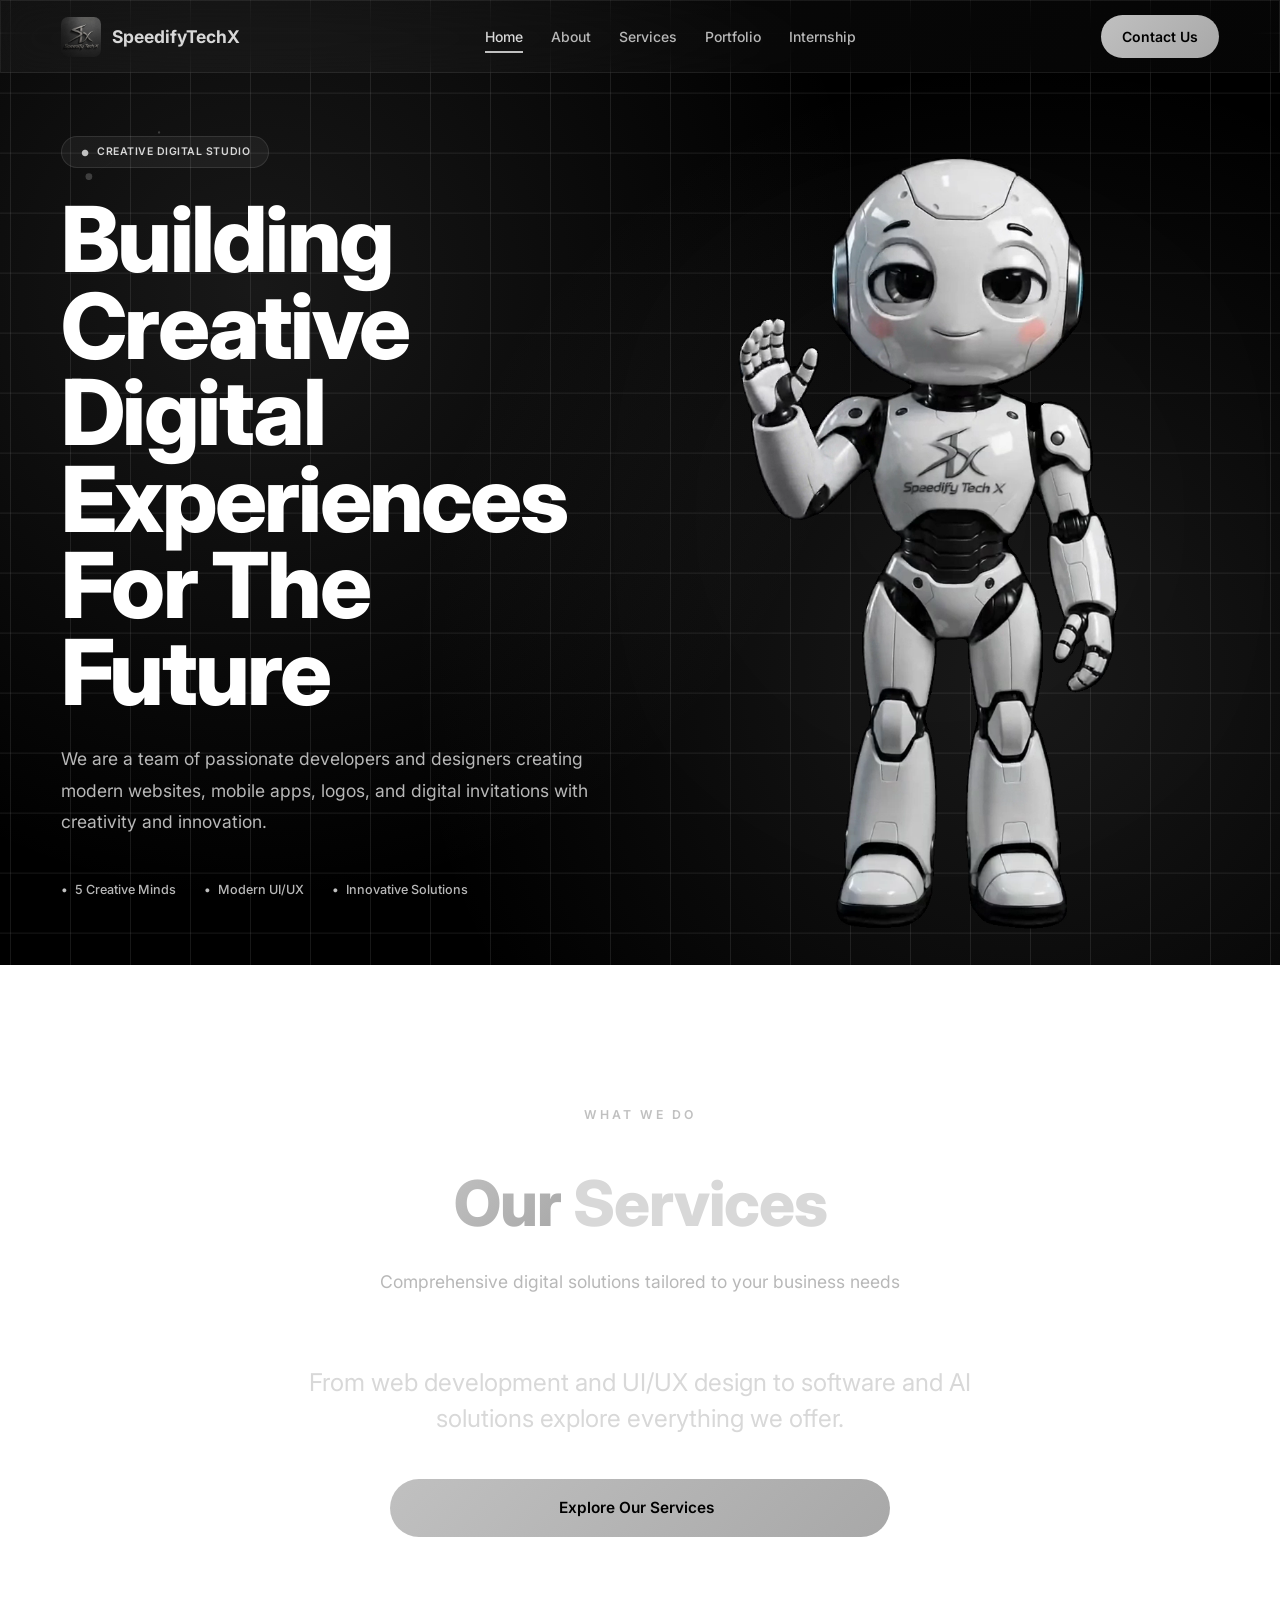
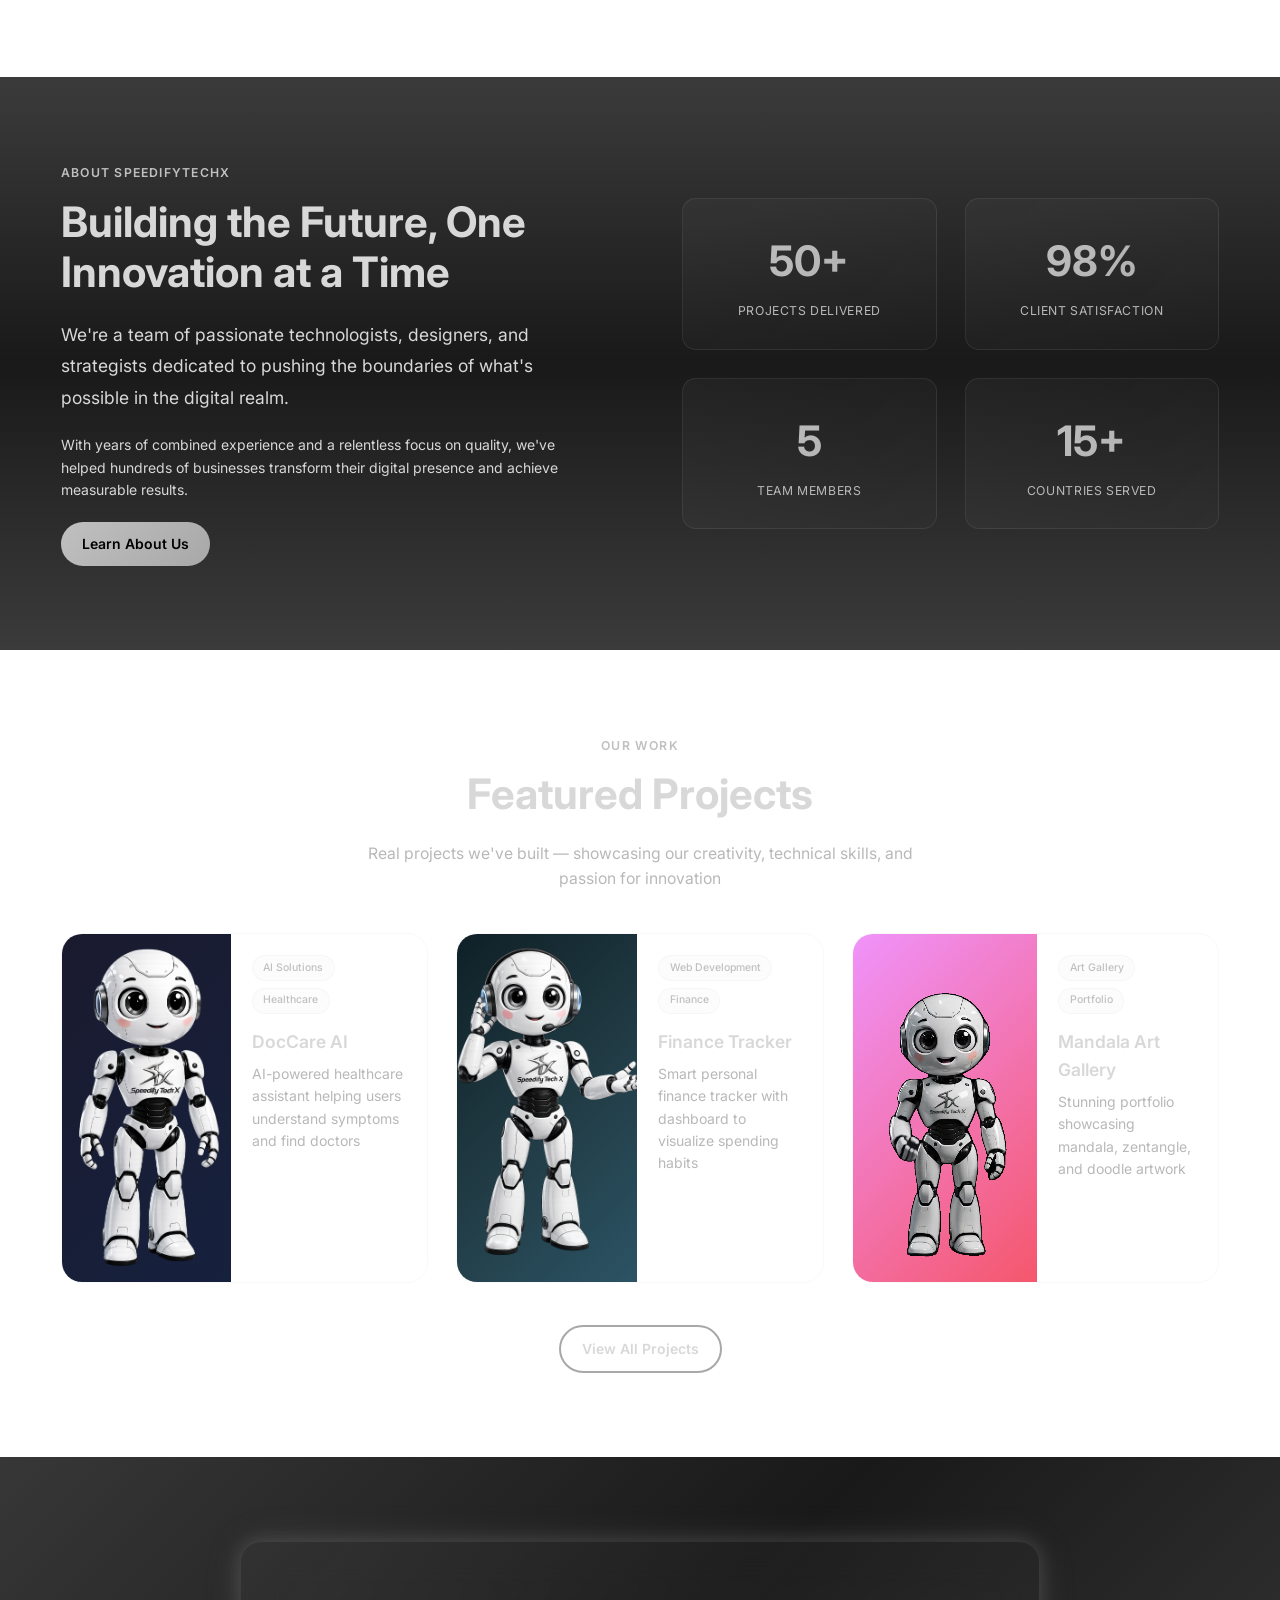
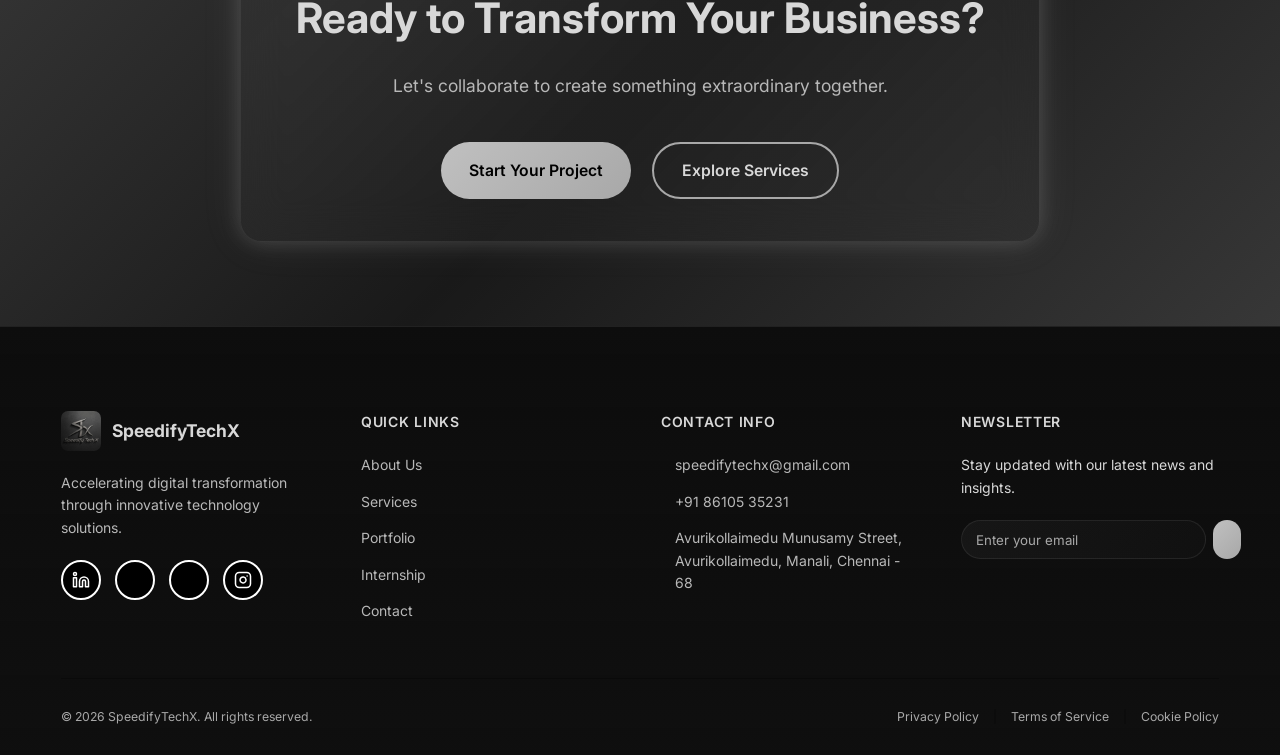
==== commit 7e529279: "Add files via upload" ====
--- a/index.html
+++ b/index.html
@@ -53,7 +53,6 @@
                 </button>
             </div>
         </div>
-        <div class="scroll-progress" id="scrollProgress"></div>
     </nav>
 
     <!-- Main Content -->
--- a/css/components.css
+++ b/css/components.css
@@ -106,7 +106,6 @@
 
 .navbar.scrolled {
     padding: 0.75rem 0;
-    box-shadow: 0 10px 30px rgba(0, 0, 0, 0.5);
 }
 
 .navbar-container {
@@ -123,6 +122,7 @@
     font-weight: var(--font-weight-bold);
     color: var(--silver-light);
     z-index: 10;
+    flex-shrink: 0;
 }
 
 .logo img {
@@ -200,16 +200,6 @@
     transform: rotate(-45deg) translateY(-7px);
 }
 
-.scroll-progress {
-    position: fixed;
-    top: 72px;
-    left: 0;
-    width: 0;
-    height: 3px;
-    background: var(--gradient-silver);
-    z-index: 999;
-    transition: width 0.3s ease;
-}
 
 /* ====================================
    HERO SECTION (Homepage - Premium Grid)
@@ -973,17 +963,18 @@
     .nav-links {
         position: fixed;
         top: 0;
-        right: -100%;
-        width: 80%;
-        max-width: 300px;
+        right: -110%;
+        width: 70%;
+        max-width: 260px;
         height: 100vh;
         background: var(--black-secondary);
         flex-direction: column;
         align-items: flex-start;
-        padding: 100px var(--spacing-lg) var(--spacing-lg);
+        padding: 80px var(--spacing-lg) var(--spacing-lg);
         gap: var(--spacing-md);
         transition: right var(--transition-base);
         border-left: 1px solid var(--glass-border);
+        z-index: 1000;
     }
     
     .nav-links.active {
@@ -1111,6 +1102,8 @@
     .navbar-container {
         padding: 0 1rem;
         align-items: center;
+        justify-content: space-between;
+        display: flex;
     }
     
     .logo {
@@ -1145,22 +1138,22 @@
     .nav-links {
         position: fixed;
         top: 0;
-        right: -100%;
-        width: 85%;
-        max-width: 320px;
+        right: -110%;
+        width: 70%;
+        max-width: 260px;
         height: 100vh;
-        height: 100dvh; /* Dynamic viewport height */
+        height: 100dvh;
         background: linear-gradient(135deg, rgba(26, 26, 26, 0.98) 0%, rgba(10, 10, 10, 0.98) 100%);
         backdrop-filter: blur(20px);
         -webkit-backdrop-filter: blur(20px);
         flex-direction: column;
         align-items: flex-start;
-        padding: 100px 1.5rem 2rem;
-        gap: 1.25rem;
+        padding: 80px 1.25rem 2rem;
+        gap: 0.75rem;
         transition: right 0.3s cubic-bezier(0.4, 0, 0.2, 1);
         border-left: 1px solid var(--glass-border);
-        box-shadow: -10px 0 30px rgba(0, 0, 0, 0.5);
-        z-index: 999;
+        box-shadow: -8px 0 24px rgba(0, 0, 0, 0.6);
+        z-index: 1000;
         overflow-y: auto;
         overscroll-behavior: contain;
     }
@@ -1169,6 +1162,14 @@
         right: 0;
     }
     
+    .nav-actions {
+        display: flex;
+        align-items: center;
+        gap: 0.75rem;
+        margin-left: auto;
+        flex-shrink: 0;
+    }
+
     .nav-link {
         font-size: 1.125rem;
         width: 100%;
@@ -1184,7 +1185,8 @@
     .hamburger {
         display: flex;
         padding: 0.5rem;
-        z-index: 10;
+        z-index: 1000;
+        flex-shrink: 0;
     }
     
     .hamburger span {
--- a/css/mobile-fix.css
+++ b/css/mobile-fix.css
@@ -2,303 +2,410 @@
    MOBILE ALIGNMENT & RESPONSIVE FIXES
    ==================================== */
 
+/* Prevent horizontal scroll from off-screen nav panel */
+html, body {
+    overflow-x: hidden;
+    max-width: 100%;
+}
+
 /* Mobile Base Styles */
 @media (max-width: 767px) {
-    
+
+    html, body {
+        overflow-x: hidden;
+    }
+
     /* Container Padding */
     .container {
         padding-left: 1rem;
         padding-right: 1rem;
-    }
-    
-    /* Typography Alignment */
+        max-width: 100%;
+    }
+
+    /* ====================================
+       NAVIGATION MOBILE
+       ==================================== */
+    .navbar {
+        padding: 0.65rem 0;
+        position: fixed;
+        width: 100%;
+        top: 0;
+        left: 0;
+        right: 0;
+    }
+
+    .navbar-container {
+        display: flex;
+        align-items: center;
+        justify-content: space-between;
+        padding: 0 1rem;
+        width: 100%;
+        gap: 0.5rem;
+    }
+
+    .logo {
+        display: flex;
+        align-items: center;
+        gap: 0.5rem;
+        font-size: 1rem;
+        flex-shrink: 0;
+        z-index: 1001;
+    }
+
+    .logo img {
+        width: 32px;
+        height: 32px;
+    }
+
+    .logo span {
+        font-size: 0.95rem;
+    }
+
+    .nav-actions {
+        display: flex;
+        align-items: center;
+        gap: 0.5rem;
+        margin-left: auto;
+        flex-shrink: 0;
+        z-index: 1001;
+    }
+
+    .nav-actions .btn-primary {
+        padding: 0.45rem 0.85rem;
+        font-size: 0.78rem;
+        white-space: nowrap;
+        border-radius: 6px;
+    }
+
+    .hamburger {
+        display: flex;
+        flex-direction: column;
+        gap: 4px;
+        padding: 0.4rem;
+        flex-shrink: 0;
+        z-index: 1001;
+        cursor: pointer;
+    }
+
+    .hamburger span {
+        width: 20px;
+        height: 2px;
+    }
+
+    /* Nav links — fully off screen until active */
+    .nav-links {
+        position: fixed;
+        top: 0;
+        right: -110%;
+        width: 70%;
+        max-width: 260px;
+        height: 100vh;
+        height: 100dvh;
+        background: linear-gradient(135deg, rgba(18, 18, 18, 0.99) 0%, rgba(8, 8, 8, 0.99) 100%);
+        backdrop-filter: blur(20px);
+        -webkit-backdrop-filter: blur(20px);
+        flex-direction: column;
+        align-items: flex-start;
+        padding: 80px 1.25rem 2rem;
+        gap: 0.75rem;
+        transition: right 0.3s cubic-bezier(0.4, 0, 0.2, 1);
+        border-left: 1px solid rgba(255, 255, 255, 0.08);
+        box-shadow: -8px 0 24px rgba(0, 0, 0, 0.6);
+        z-index: 1000;
+        overflow-y: auto;
+        overscroll-behavior: contain;
+    }
+
+    .nav-links.active {
+        right: 0;
+    }
+
+    .nav-link {
+        font-size: 1rem;
+        padding: 0.6rem 0;
+        width: 100%;
+        text-align: left;
+        display: block;
+    }
+
+    /* ====================================
+       TYPOGRAPHY
+       ==================================== */
+    h1, .hero-title {
+        font-size: 1.85rem;
+        line-height: 1.2;
+    }
+
+    h2, .section-title {
+        font-size: 1.5rem;
+    }
+
+    h3 {
+        font-size: 1.1rem;
+    }
+
+    .large-text {
+        font-size: 0.95rem;
+    }
+
+    .hero-subtitle,
+    .section-description {
+        font-size: 0.9rem;
+        text-align: center;
+    }
+
     .hero-title,
     .section-title {
         text-align: center;
     }
-    
-    .hero-subtitle,
-    .section-description,
-    .large-text {
-        text-align: center;
-    }
-    
-    /* Hero Section Mobile */
+
+    /* ====================================
+       BUTTONS
+       ==================================== */
+    .btn {
+        padding: 0.65rem 1.25rem;
+        font-size: 0.875rem;
+    }
+
+    .btn-large {
+        padding: 0.75rem 1.5rem;
+        font-size: 0.9rem;
+    }
+
+    .hero-actions {
+        flex-direction: column;
+        gap: 0.75rem;
+        width: 100%;
+        align-items: center;
+    }
+
+    .hero-actions .btn {
+        width: 100%;
+        max-width: 260px;
+        justify-content: center;
+        padding: 0.65rem 1.25rem;
+        font-size: 0.875rem;
+    }
+
+    /* ====================================
+       LAYOUT
+       ==================================== */
     .hero-container {
         flex-direction: column;
         text-align: center;
     }
-    
+
     .hero-content {
         max-width: 100%;
-        padding: 2rem 1rem;
-    }
-    
-    .hero-actions {
-        flex-direction: column;
-        gap: 1rem;
-        width: 100%;
-        align-items: center;
-    }
-    
-    .hero-actions .btn {
-        width: 100%;
-        max-width: 300px;
-        justify-content: center;
-    }
-    
-    /* Two Column Layout Mobile */
+        padding: 1.5rem 0.5rem;
+    }
+
     .two-column-layout {
         flex-direction: column;
-        gap: 2rem;
-    }
-    
+        gap: 1.5rem;
+    }
+
     .column-left,
     .column-right {
         width: 100%;
         text-align: center;
     }
-    
-    /* Grids Mobile */
+
+    /* ====================================
+       GRIDS
+       ==================================== */
     .services-grid,
     .offerings-grid,
     .portfolio-grid {
         grid-template-columns: 1fr;
-        gap: 1.5rem;
-    }
-    
-    /* Cards Mobile */
+        gap: 1rem;
+    }
+
+    .stats-grid {
+        grid-template-columns: 1fr 1fr;
+        gap: 0.75rem;
+    }
+
+    .stat-item {
+        text-align: center;
+    }
+
+    .contact-cards-grid {
+        grid-template-columns: 1fr;
+        gap: 0.75rem;
+    }
+
+    /* ====================================
+       CARDS
+       ==================================== */
     .service-card,
     .offering-card,
     .portfolio-card,
     .team-card {
         text-align: center;
-    }
-    
-    /* Navigation Mobile */
-    .navbar {
-        padding: 1rem;
-    }
-    
-    .nav-links {
-        position: fixed;
-        top: 72px;
-        left: 0;
-        right: 0;
-        background: rgba(0, 0, 0, 0.98);
-        flex-direction: column;
-        padding: 2rem 1rem;
-        gap: 1.5rem;
-        transform: translateX(100%);
-        transition: transform 0.3s ease;
-        text-align: center;
-    }
-    
-    .nav-links.active {
-        transform: translateX(0);
-    }
-    
-    .nav-link {
-        font-size: 1.1rem;
-        padding: 0.5rem 1rem;
-    }
-    
-    /* Footer Mobile */
+        padding: 1.25rem;
+    }
+
+    /* ====================================
+       FOOTER
+       ==================================== */
     .footer-grid {
         grid-template-columns: 1fr;
         text-align: center;
-        gap: 2rem;
-    }
-    
+        gap: 1.5rem;
+    }
+
     .footer-links,
     .footer-contact {
         align-items: center;
     }
-    
+
     .social-links {
         justify-content: center;
     }
-    
-    /* Contact Form Mobile */
+
+    /* ====================================
+       FORMS
+       ==================================== */
     .contact-form-wrapper {
         flex-direction: column;
     }
-    
+
     .contact-form-content,
     .contact-form-mascot {
         width: 100%;
     }
-    
+
     .form-row {
         flex-direction: column;
     }
-    
+
     .form-group {
         width: 100%;
     }
-    
-    /* Stats Grid Mobile */
-    .stats-grid {
-        grid-template-columns: 1fr 1fr;
-        gap: 1rem;
-    }
-    
-    .stat-item {
-        text-align: center;
-    }
-    
-    /* Process Timeline Mobile */
+
+    /* ====================================
+       MISC
+       ==================================== */
     .process-timeline {
         flex-direction: column;
-        gap: 2rem;
-    }
-    
+        gap: 1.5rem;
+    }
+
     .process-step {
         text-align: center;
     }
-    
-    /* CTA Section Mobile */
+
     .cta-card {
         flex-direction: column;
         text-align: center;
-        gap: 2rem;
-    }
-    
+        gap: 1.5rem;
+        padding: 1.5rem;
+    }
+
     .cta-actions {
         flex-direction: column;
         width: 100%;
-        gap: 1rem;
-    }
-    
+        gap: 0.75rem;
+    }
+
     .cta-actions .btn {
         width: 100%;
-        max-width: 300px;
-    }
-    
-    /* Portfolio Marquee Mobile */
+        max-width: 260px;
+    }
+
     .portfolio-marquee-container {
-        height: 300px !important;
-    }
-    
+        height: 260px !important;
+    }
+
     .portfolio-column {
-        min-width: 120px;
-    }
-    
-    /* Images & Media Mobile */
+        min-width: 110px;
+    }
+
     .hero-visual,
     .hero-image-wrapper {
         max-width: 100%;
         margin: 0 auto;
     }
-    
+
     .hero-visual img,
     .hero-visual video {
         max-width: 100%;
         height: auto;
     }
-    
-    /* Buttons Mobile */
-    .btn {
-        padding: 0.875rem 1.75rem;
-        font-size: 0.9375rem;
-    }
-    
-    .btn-large {
-        padding: 1rem 2rem;
-    }
-    
-    /* Text Sizing Mobile */
-    h1, .hero-title {
-        font-size: 2rem;
-        line-height: 1.2;
-    }
-    
-    h2, .section-title {
-        font-size: 1.75rem;
-    }
-    
-    h3 {
-        font-size: 1.25rem;
-    }
-    
-    .large-text {
-        font-size: 1rem;
-    }
-    
-    /* Spacing Mobile */
+
     .section-padding {
-        padding: 3rem 0;
-    }
-    
-    /* Contact Cards Mobile */
-    .contact-cards-grid {
-        grid-template-columns: 1fr;
-        gap: 1rem;
-    }
-    
-    /* Hamburger Visible */
-    .hamburger {
-        display: flex;
-    }
-    
-    .nav-actions {
-        gap: 1rem;
+        padding: 2.5rem 0;
     }
 }
 
 /* Tablet Styles */
 @media (min-width: 768px) and (max-width: 1023px) {
-    
+
     .services-grid,
     .offerings-grid {
         grid-template-columns: repeat(2, 1fr);
     }
-    
+
     .stats-grid {
         grid-template-columns: repeat(2, 1fr);
     }
-    
+
     .footer-grid {
         grid-template-columns: repeat(2, 1fr);
     }
-    
+
     .hero-title {
         font-size: 2.5rem;
     }
-    
+
     .section-title {
         font-size: 2rem;
     }
 }
 
-/* Small Mobile (320px-480px) */
+/* Small Mobile (320px–480px) */
 @media (max-width: 480px) {
-    
-    .hero-title {
-        font-size: 1.75rem;
-    }
-    
-    .section-title {
-        font-size: 1.5rem;
-    }
-    
+
+    h1, .hero-title {
+        font-size: 1.6rem;
+    }
+
+    h2, .section-title {
+        font-size: 1.35rem;
+    }
+
+    h3 {
+        font-size: 1rem;
+    }
+
     .stats-grid {
         grid-template-columns: 1fr;
     }
-    
+
     .btn {
-        padding: 0.75rem 1.5rem;
+        padding: 0.6rem 1.1rem;
+        font-size: 0.825rem;
+    }
+
+    .navbar {
+        padding: 0.5rem 0;
+    }
+
+    .logo img {
+        width: 28px;
+        height: 28px;
+    }
+
+    .logo span {
         font-size: 0.875rem;
     }
-    
-    .navbar {
-        padding: 0.75rem 1rem;
-    }
-    
-    .logo span {
-        display: none;
-    }
-    
+
+    .nav-actions .btn-primary {
+        padding: 0.4rem 0.7rem;
+        font-size: 0.75rem;
+    }
+
     .section-padding {
         padding: 2rem 0;
     }
